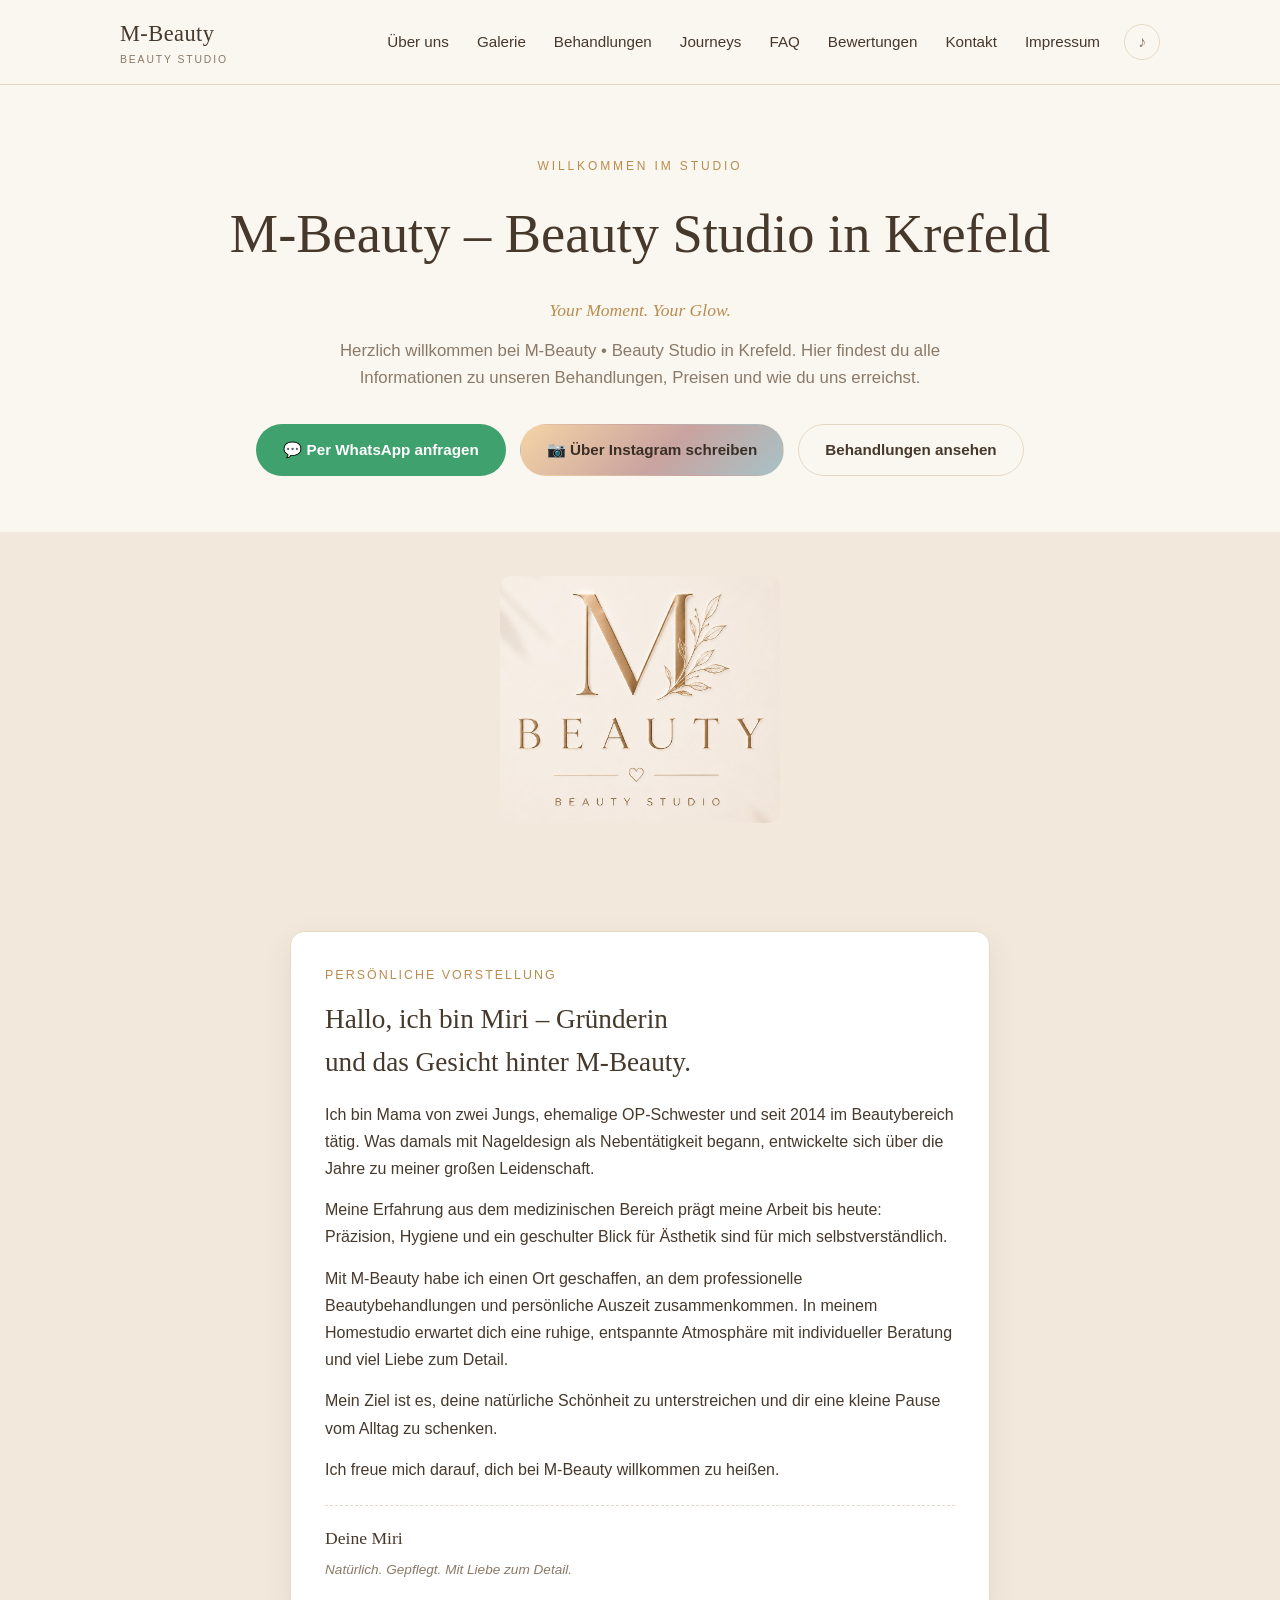
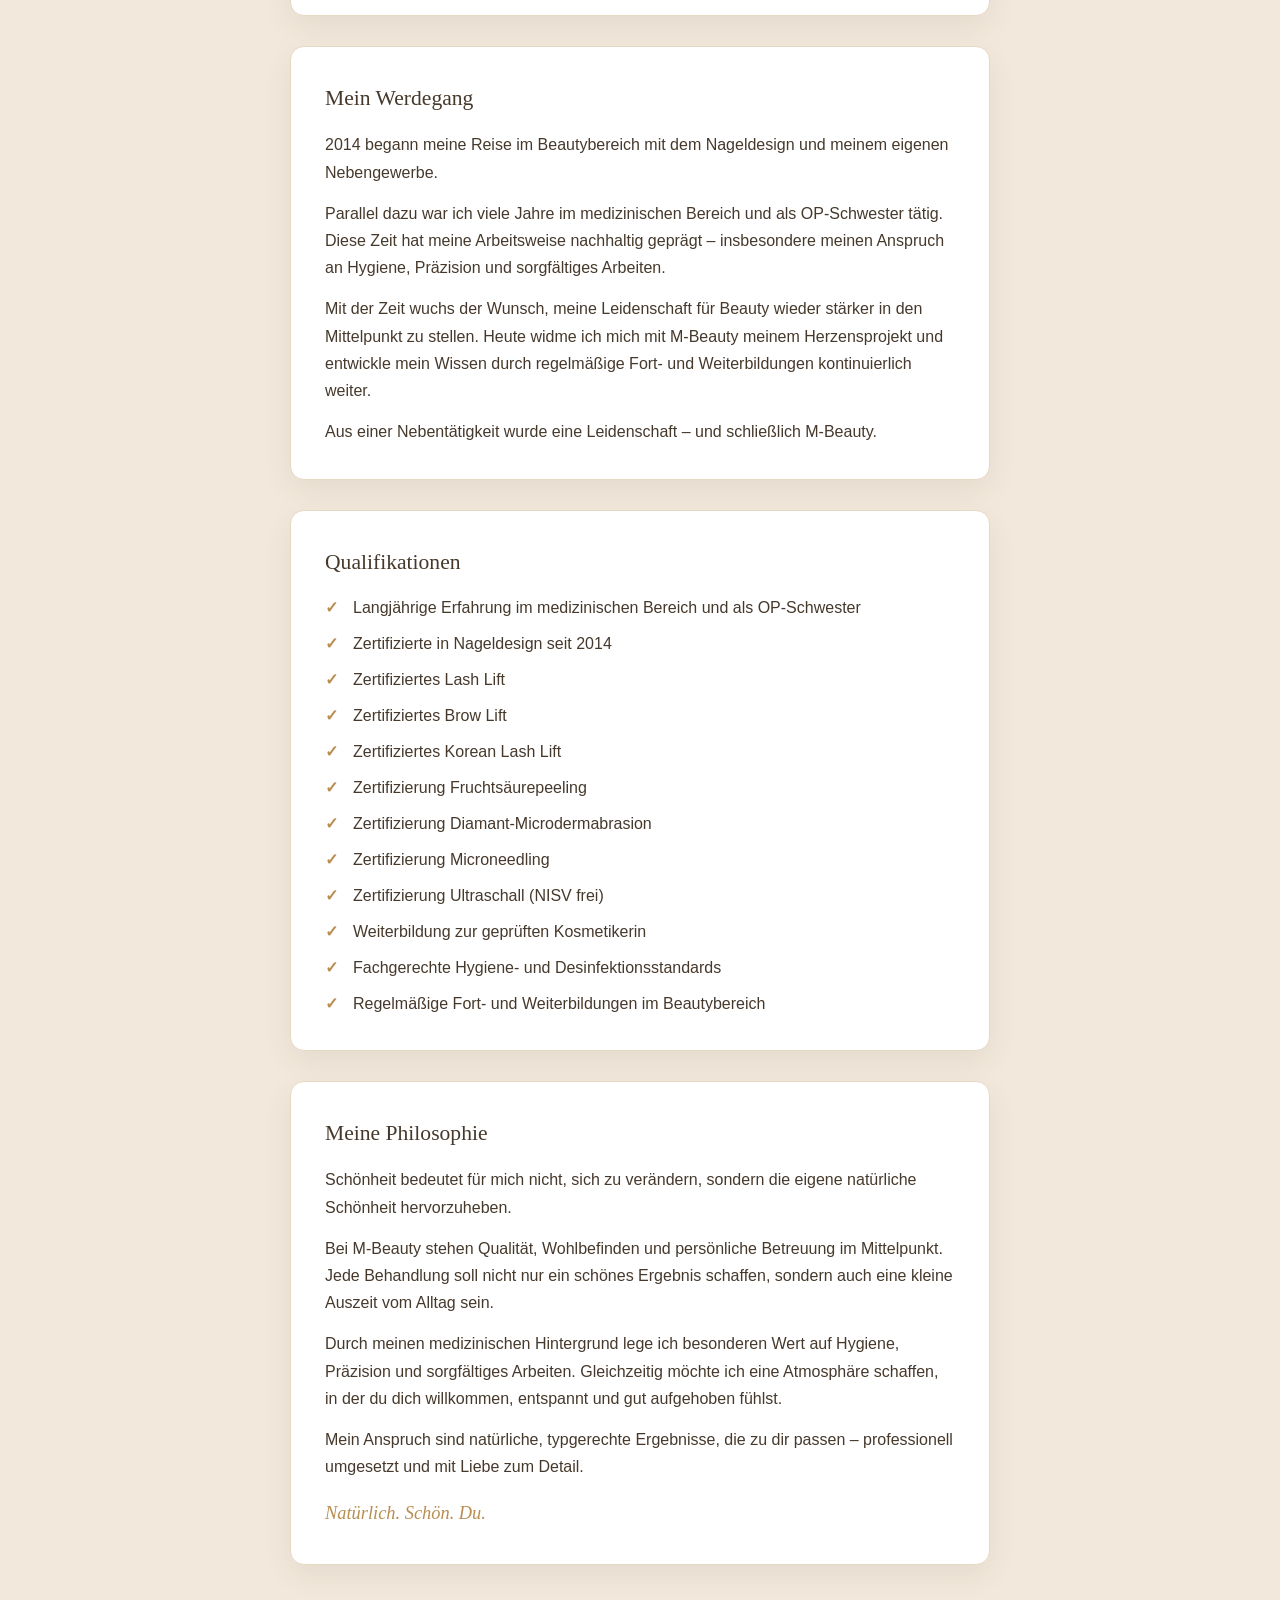
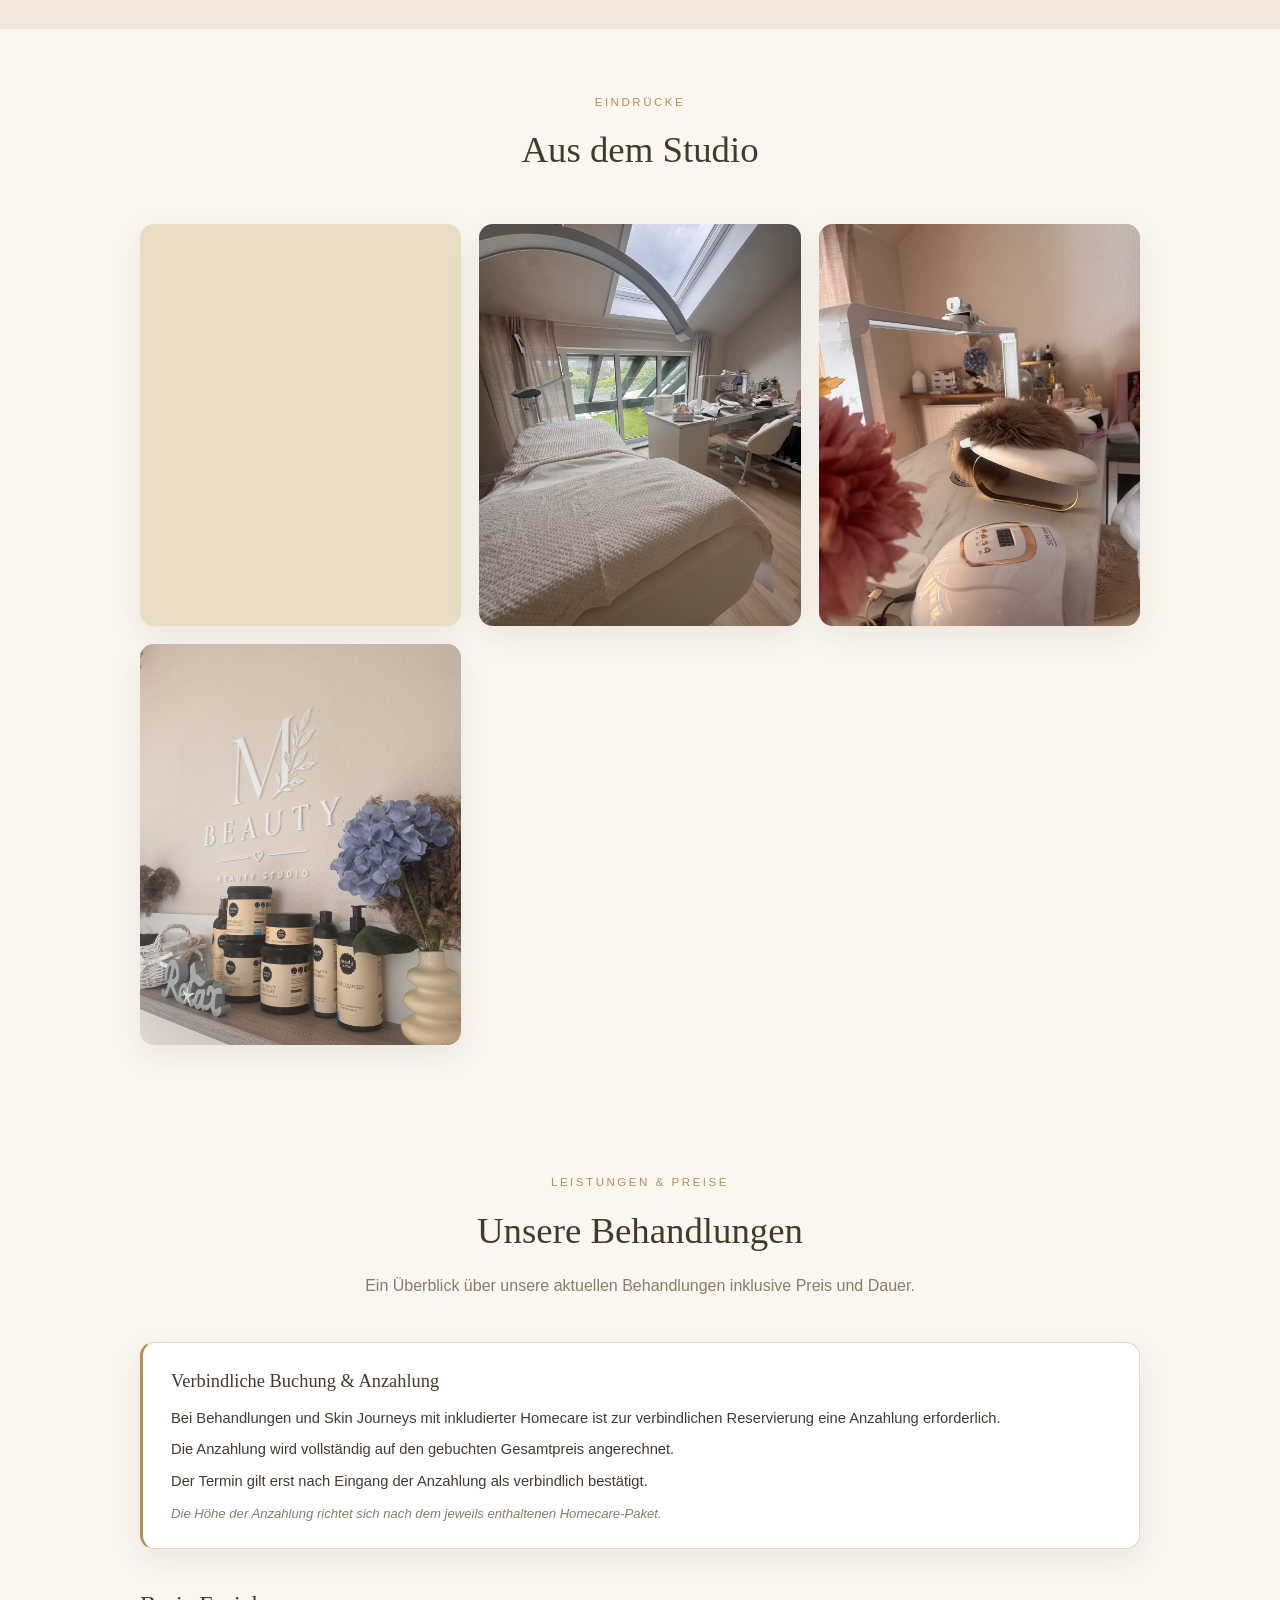
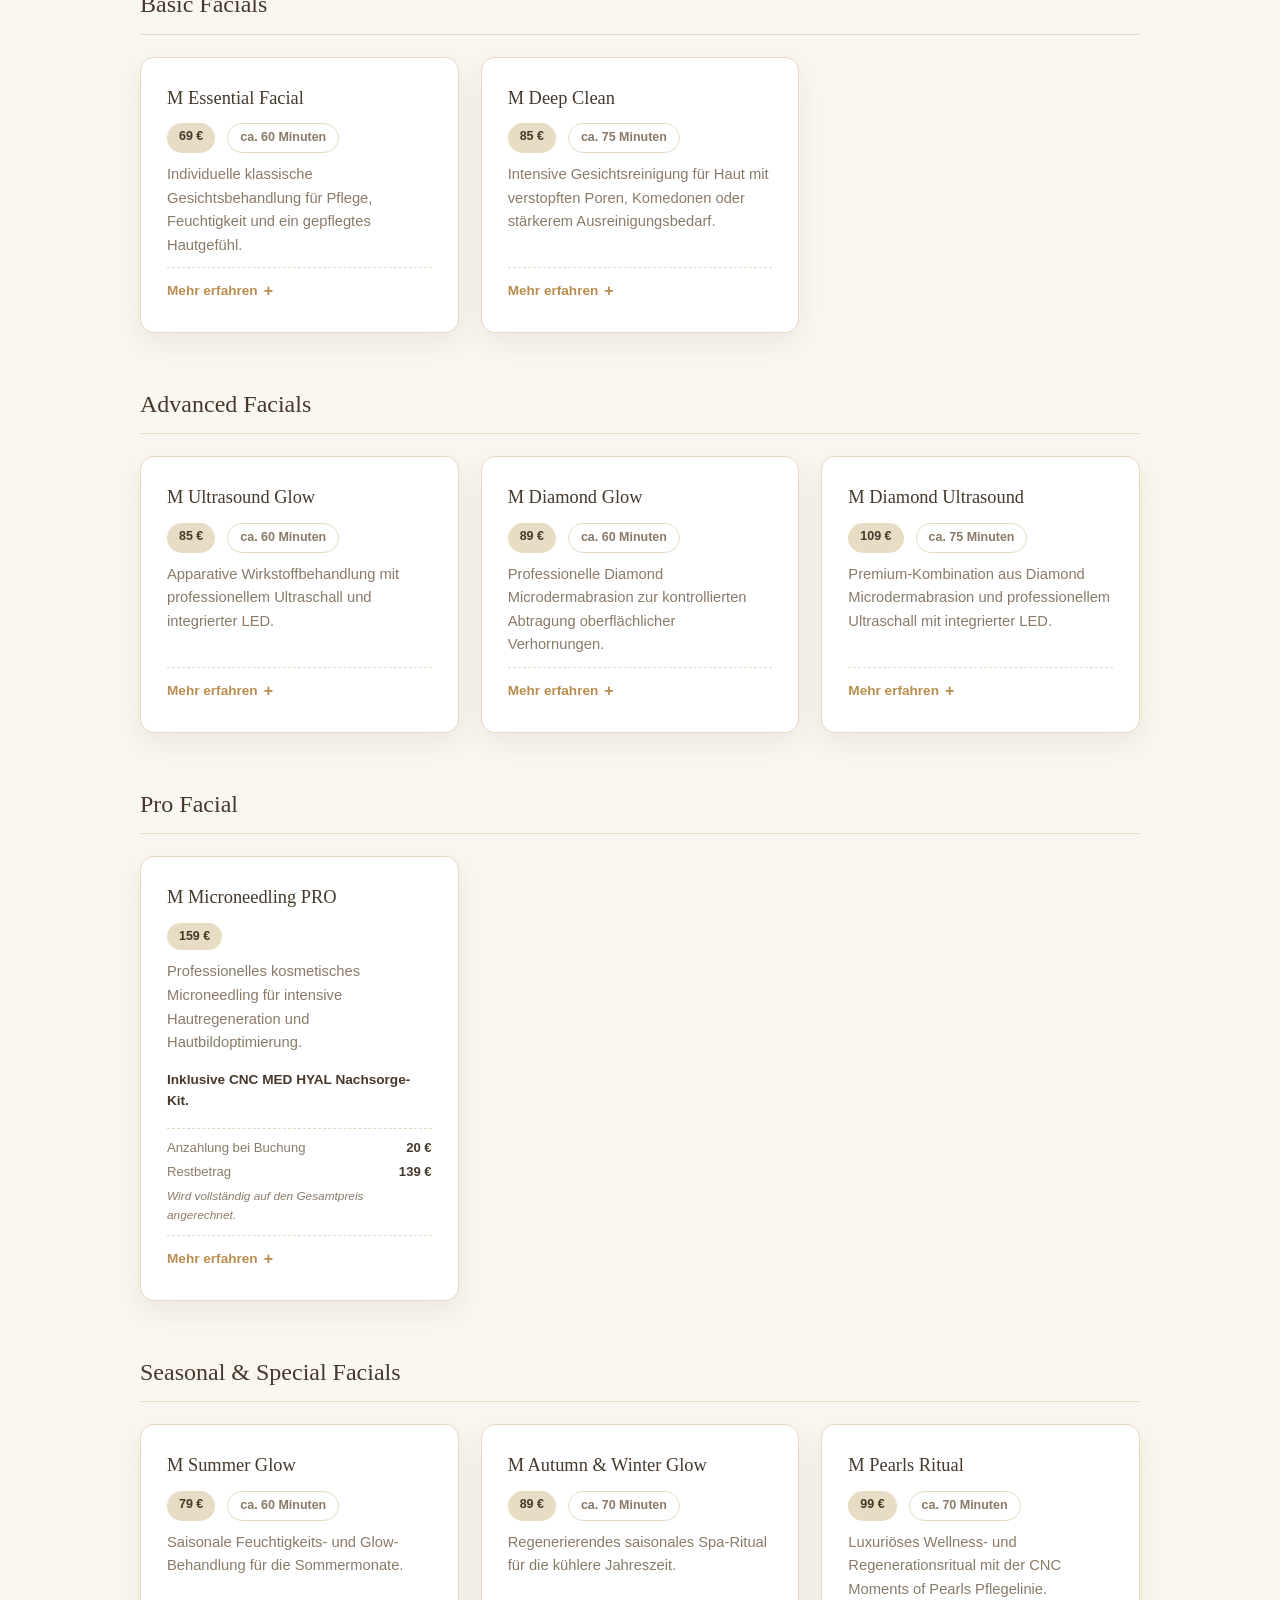
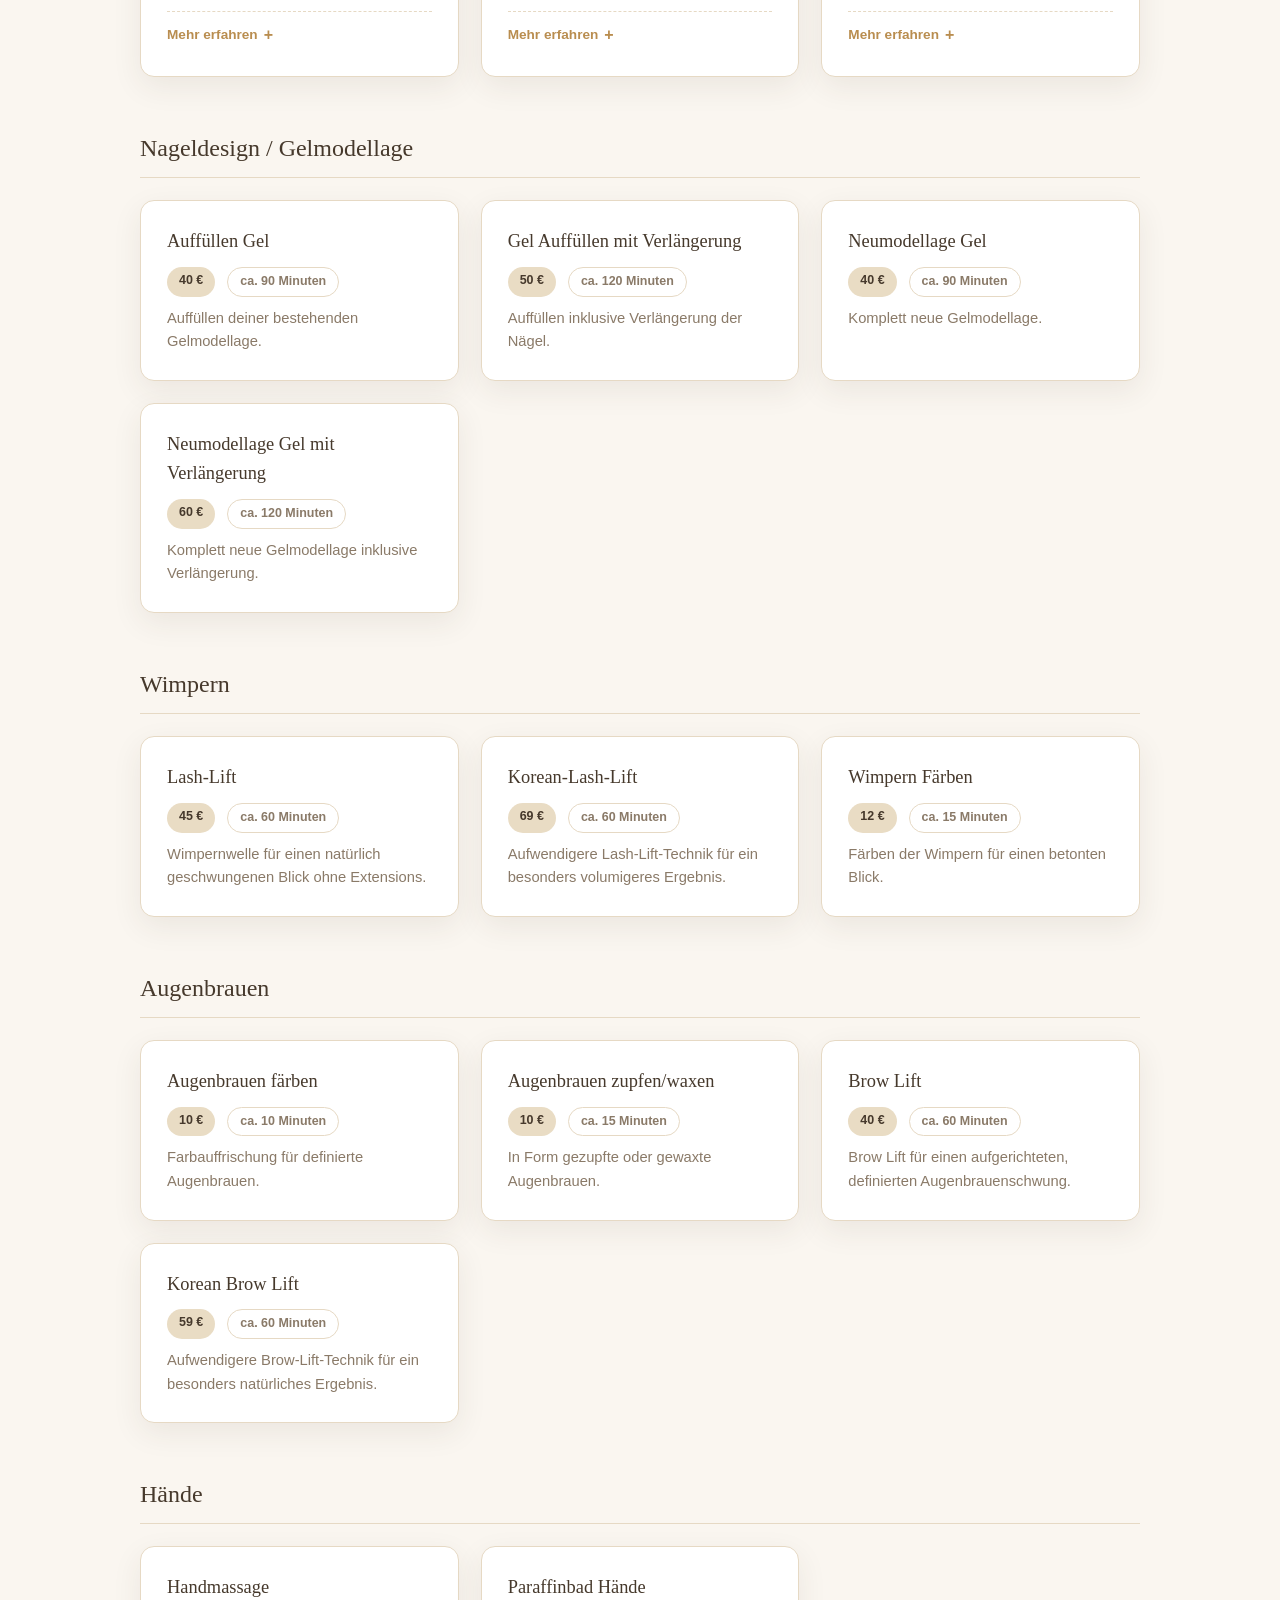
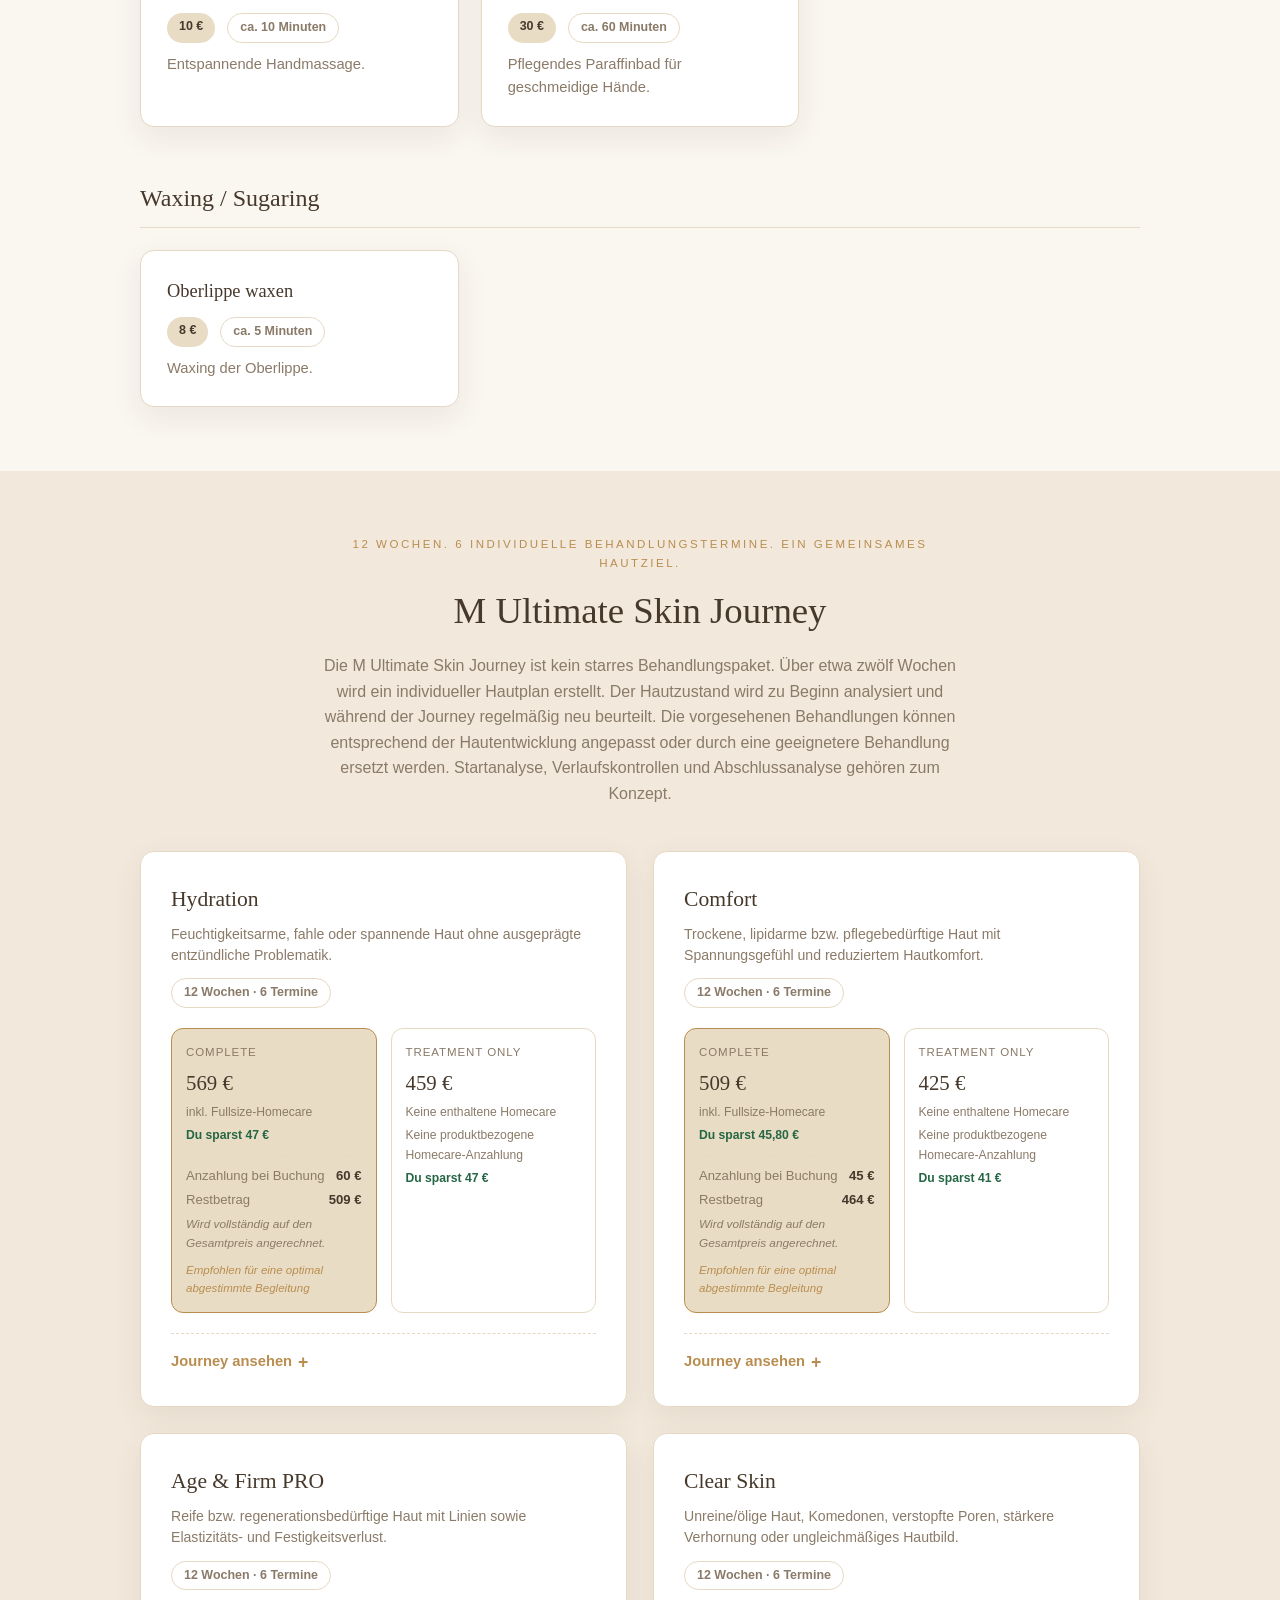
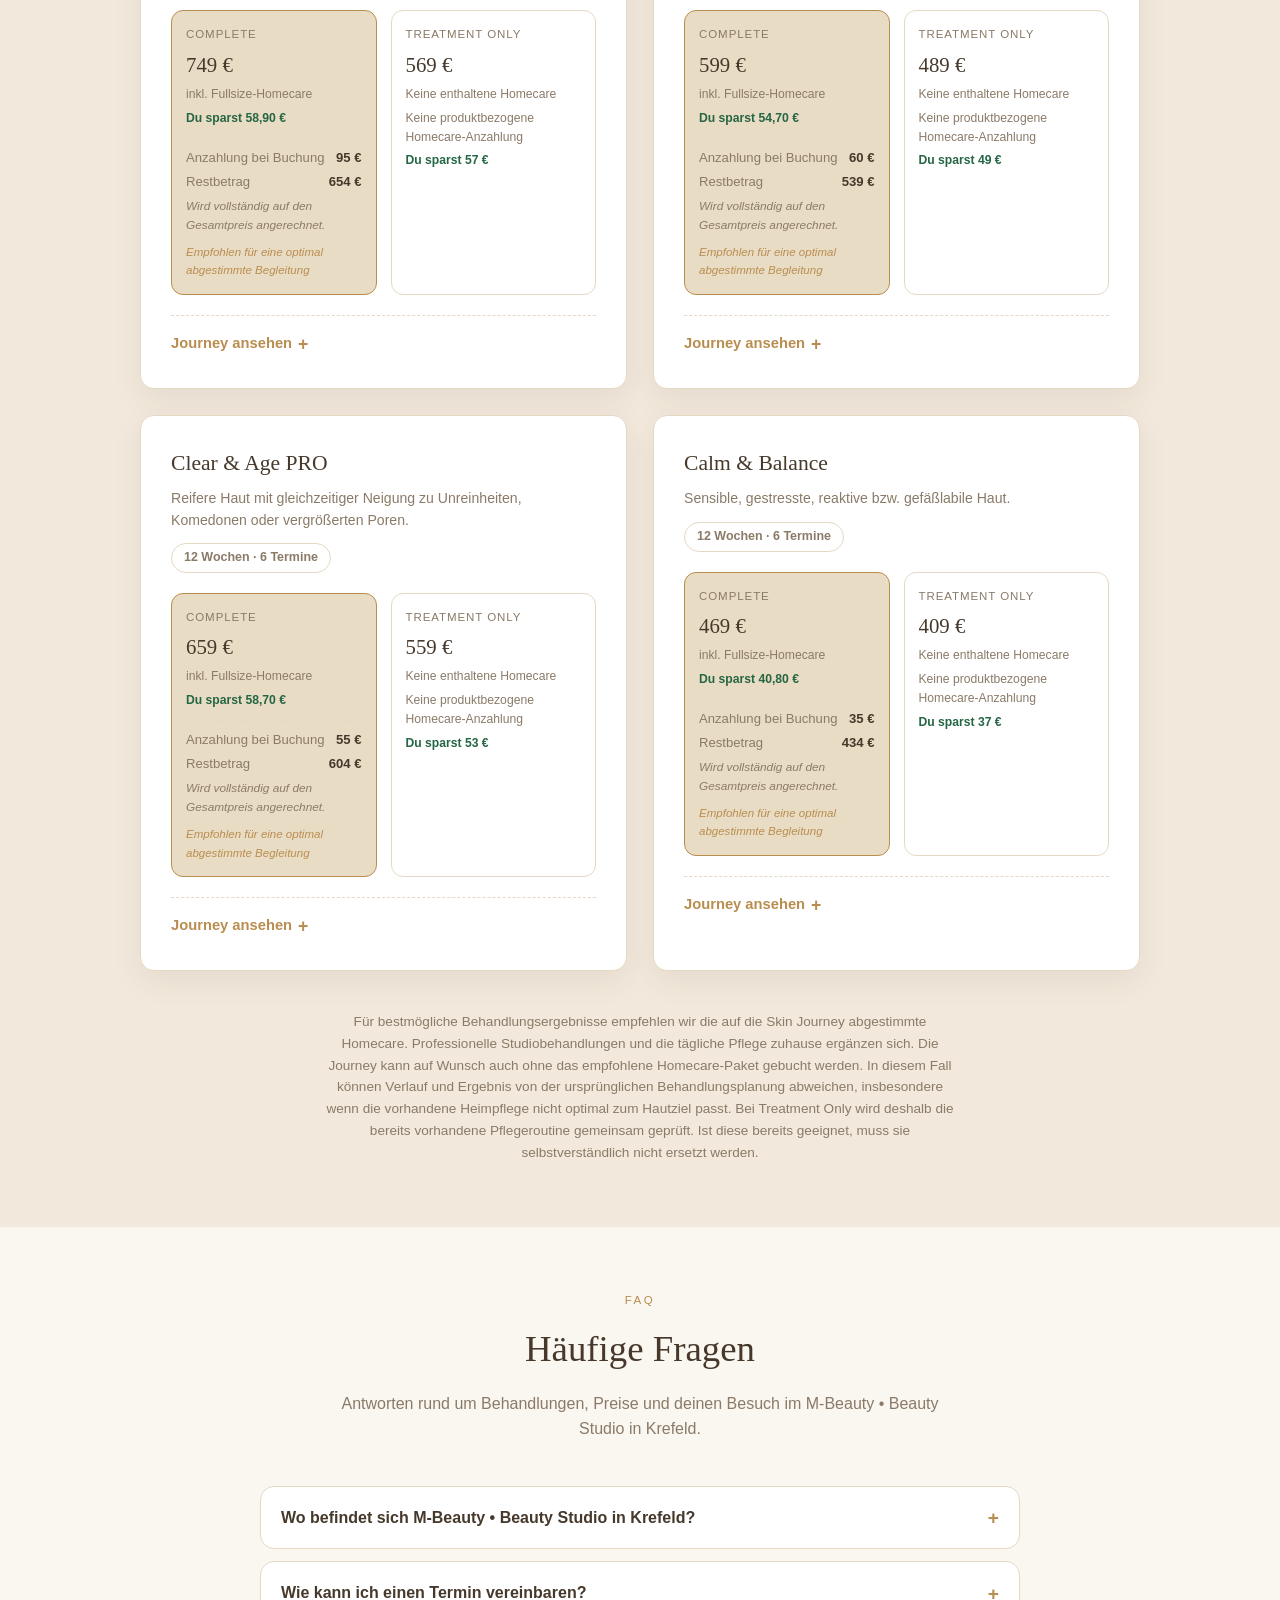
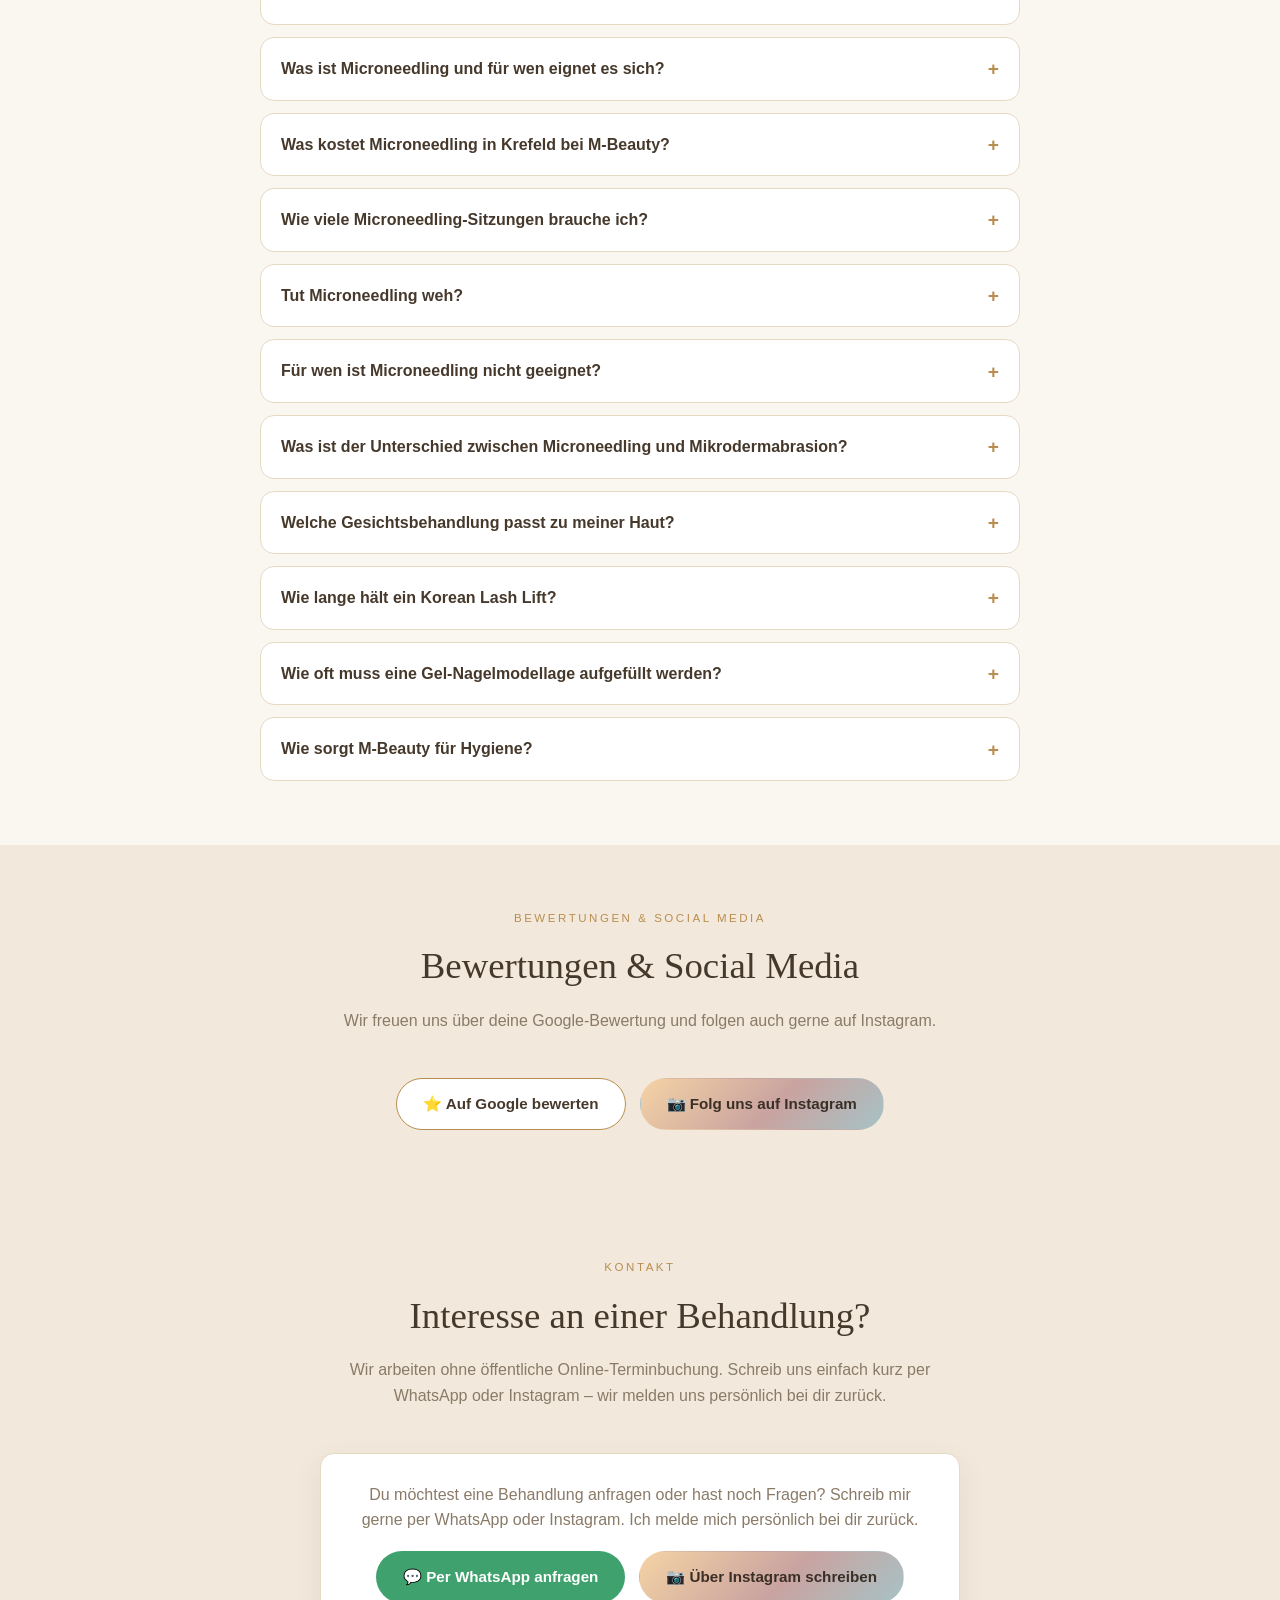
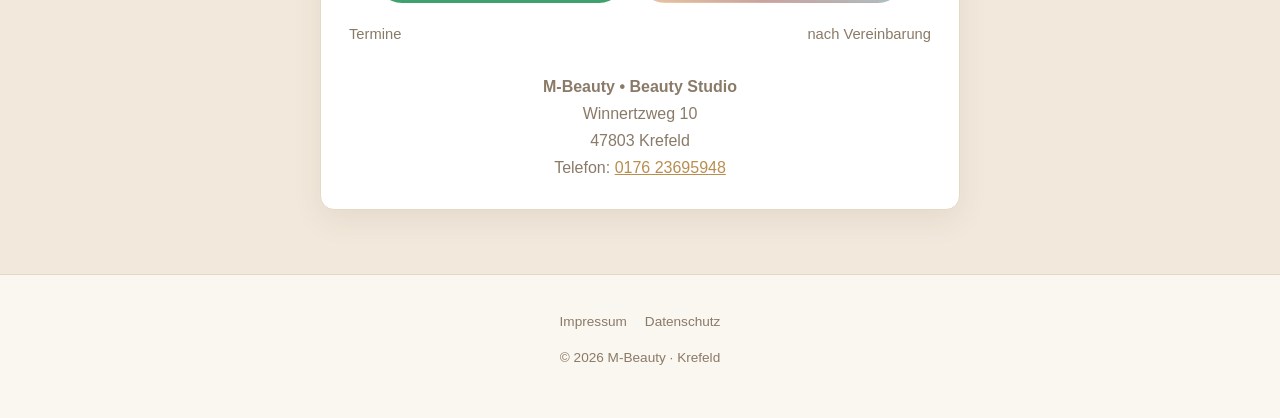
==== website/index.html @ d053b752 "Add Google review and Instagram follow buttons Adds a quiet "Bewertungen & Social Media" section bet" ====
<!doctype html>
<html lang="de">
  <head>
    <meta charset="UTF-8" />
    <meta name="viewport" content="width=device-width, initial-scale=1" />
    <link
      rel="icon"
      href="data:image/svg+xml,%3Csvg xmlns='http://www.w3.org/2000/svg' viewBox='0 0 64 64'%3E%3Crect width='64' height='64' rx='14' fill='%23FAF6F0'/%3E%3Ctext x='32' y='45' font-family='Georgia,serif' font-size='36' text-anchor='middle' fill='%23B98D4F'%3EM%3C/text%3E%3C/svg%3E"
    />
    <title>M-Beauty • Beauty Studio – Kosmetikstudio in Krefeld</title>
    <meta
      name="description"
      content="Kosmetikstudio in Krefeld: Microneedling, Diamond Microdermabrasion, Facials mit Hautanalyse, Korean Lash Lift &amp; Gel-Nägel. Anfrage per WhatsApp."
    />
    <meta name="robots" content="index, follow" />
    <link rel="stylesheet" href="css/style.css" />
    <script type="application/ld+json">
      {
        "@context": "https://schema.org",
        "@type": "BeautySalon",
        "@id": "https://miriammelody-cyber.github.io/claude-code-action/#studio",
        "name": "M-Beauty • Beauty Studio",
        "description": "Kosmetik-Homestudio in Krefeld für apparative Kosmetik und Hautpflege: Microneedling, Diamond Microdermabrasion, individuelle Gesichtsbehandlungen mit Hautanalyse, Ultraschall-Wirkstoffbehandlungen, Korean Lash Lift, Brow Lift und Gel-Nagelmodellage.",
        "url": "https://miriammelody-cyber.github.io/claude-code-action/",
        "image": "https://miriammelody-cyber.github.io/claude-code-action/assets/logo-mbeauty.jpg",
        "logo": "https://miriammelody-cyber.github.io/claude-code-action/assets/logo-mbeauty.jpg",
        "telephone": "+49 176 23695948",
        "email": "infombeautysuite@gmail.com",
        "address": {
          "@type": "PostalAddress",
          "streetAddress": "Winnertzweg 10",
          "postalCode": "47803",
          "addressLocality": "Krefeld",
          "addressRegion": "Nordrhein-Westfalen",
          "addressCountry": "DE"
        },
        "founder": {
          "@type": "Person",
          "name": "Miriam Melody Hilgeland"
        },
        "areaServed": {
          "@type": "City",
          "name": "Krefeld"
        },
        "sameAs": ["https://www.instagram.com/m.beauty.beauty.studio.krefeld/"],
        "hasOfferCatalog": {
          "@type": "OfferCatalog",
          "name": "Behandlungen",
          "itemListElement": [
            {
              "@type": "Offer",
              "price": "159.00",
              "priceCurrency": "EUR",
              "itemOffered": {
                "@type": "Service",
                "name": "M Microneedling PRO",
                "description": "Professionelles kosmetisches Microneedling für intensive Hautregeneration und Hautbildoptimierung, inklusive CNC MED HYAL Nachsorge-Kit."
              }
            },
            {
              "@type": "Offer",
              "price": "89.00",
              "priceCurrency": "EUR",
              "itemOffered": {
                "@type": "Service",
                "name": "M Diamond Glow",
                "description": "Diamond Microdermabrasion zur kontrollierten Abtragung oberflächlicher Verhornungen für ein glatteres, verfeinertes Hautbild."
              }
            },
            {
              "@type": "Offer",
              "price": "109.00",
              "priceCurrency": "EUR",
              "itemOffered": {
                "@type": "Service",
                "name": "M Diamond Ultrasound",
                "description": "Kombination aus Diamond Microdermabrasion und Ultraschall-Wirkstoffbehandlung."
              }
            },
            {
              "@type": "Offer",
              "price": "85.00",
              "priceCurrency": "EUR",
              "itemOffered": {
                "@type": "Service",
                "name": "M Ultrasound Glow",
                "description": "Apparative Wirkstoffbehandlung mit professionellem Ultraschall."
              }
            },
            {
              "@type": "Offer",
              "price": "69.00",
              "priceCurrency": "EUR",
              "itemOffered": {
                "@type": "Service",
                "name": "M Essential Facial",
                "description": "Individuelle klassische Gesichtsbehandlung für Pflege und Feuchtigkeit."
              }
            },
            {
              "@type": "Offer",
              "price": "85.00",
              "priceCurrency": "EUR",
              "itemOffered": {
                "@type": "Service",
                "name": "M Deep Clean",
                "description": "Intensive Gesichtsreinigung mit sorgfältiger manueller Ausreinigung."
              }
            },
            {
              "@type": "Offer",
              "price": "69.00",
              "priceCurrency": "EUR",
              "itemOffered": {
                "@type": "Service",
                "name": "Korean Lash Lift",
                "description": "Lash-Lift-Technik für natürlich angehobene Wimpern ohne Extensions."
              }
            },
            {
              "@type": "Offer",
              "price": "45.00",
              "priceCurrency": "EUR",
              "itemOffered": {
                "@type": "Service",
                "name": "Lash Lift",
                "description": "Wimpernwelle für einen natürlich geschwungenen Blick ohne Extensions."
              }
            },
            {
              "@type": "Offer",
              "price": "40.00",
              "priceCurrency": "EUR",
              "itemOffered": {
                "@type": "Service",
                "name": "Brow Lift",
                "description": "Brow Lift für einen aufgerichteten, definierten Augenbrauenschwung."
              }
            },
            {
              "@type": "Offer",
              "price": "59.00",
              "priceCurrency": "EUR",
              "itemOffered": {
                "@type": "Service",
                "name": "Korean Brow Lift",
                "description": "Brow-Lift-Technik für ein besonders natürliches Ergebnis."
              }
            },
            {
              "@type": "Offer",
              "price": "40.00",
              "priceCurrency": "EUR",
              "itemOffered": {
                "@type": "Service",
                "name": "Neumodellage Gel",
                "description": "Komplett neue Gel-Nagelmodellage."
              }
            },
            {
              "@type": "Offer",
              "price": "40.00",
              "priceCurrency": "EUR",
              "itemOffered": {
                "@type": "Service",
                "name": "Auffüllen Gel",
                "description": "Auffüllen einer bestehenden Gelmodellage."
              }
            }
          ]
        }
      }
    </script>
    <script type="application/ld+json">
      {
        "@context": "https://schema.org",
        "@type": "FAQPage",
        "mainEntity": [
          {
            "@type": "Question",
            "name": "Wo befindet sich M-Beauty • Beauty Studio in Krefeld?",
            "acceptedAnswer": {
              "@type": "Answer",
              "text": "M-Beauty • Beauty Studio ist ein Kosmetik-Homestudio im Winnertzweg 10, 47803 Krefeld. Behandlungen finden nach vorheriger Terminvereinbarung statt."
            }
          },
          {
            "@type": "Question",
            "name": "Wie kann ich einen Termin vereinbaren?",
            "acceptedAnswer": {
              "@type": "Answer",
              "text": "Schreib mir am einfachsten per WhatsApp oder Instagram – ich melde mich persönlich bei dir zurück. Eine öffentliche Online-Terminbuchung gibt es bewusst nicht. Bei Behandlungen und Skin Journeys mit inkludierter Homecare ist zur verbindlichen Reservierung eine Anzahlung erforderlich, die vollständig auf den Gesamtpreis angerechnet wird."
            }
          },
          {
            "@type": "Question",
            "name": "Was ist Microneedling und für wen eignet es sich?",
            "acceptedAnswer": {
              "@type": "Answer",
              "text": "Beim Microneedling entstehen mit feinsten, sterilen Nadeln winzige Mikrokanäle in der Haut. Das unterstützt die hauteigene Erneuerung und hilft Wirkstoffen, tiefer einzuziehen. Viele Kundinnen wünschen sich die Behandlung bei feinen Linien, großen Poren, fahler Haut oder einem unebenen Hautbild. Ob Microneedling zu deiner Haut passt, klären wir vorab in der Hautanalyse."
            }
          },
          {
            "@type": "Question",
            "name": "Was kostet Microneedling in Krefeld bei M-Beauty?",
            "acceptedAnswer": {
              "@type": "Answer",
              "text": "Eine Einzelbehandlung M Microneedling PRO kostet 159 € – inklusive eines kleinen CNC MED HYAL Nachsorge-Kits für zuhause. Für intensivere Behandlungskonzepte gibt es die 3er-Kur für 449 € und die 6er-Kur für 849 €, jeweils mit abgestimmter MED HYAL Homecare."
            }
          },
          {
            "@type": "Question",
            "name": "Wie viele Microneedling-Sitzungen brauche ich?",
            "acceptedAnswer": {
              "@type": "Answer",
              "text": "Das Ergebnis baut sich in der Regel über mehrere Sitzungen auf. Anzahl und Abstände plane ich individuell anhand deines Hautzustands und deines Behandlungsziels."
            }
          },
          {
            "@type": "Question",
            "name": "Tut Microneedling weh?",
            "acceptedAnswer": {
              "@type": "Answer",
              "text": "Das Empfinden ist individuell. Die meisten Kundinnen beschreiben ein Kribbeln oder leichtes Pieksen. Direkt nach der Behandlung ist die Haut meist gerötet; das klingt in der Regel innerhalb kurzer Zeit ab. Du bekommst von mir persönliche Nachpflege-Empfehlungen."
            }
          },
          {
            "@type": "Question",
            "name": "Für wen ist Microneedling nicht geeignet?",
            "acceptedAnswer": {
              "@type": "Answer",
              "text": "Unter anderem in der Schwangerschaft, bei akuten Entzündungen oder Hauterkrankungen im Behandlungsbereich und bei bestimmten Medikamenten wird nicht behandelt. Deshalb füllst du vor der ersten Behandlung einen Anamnesebogen aus, und wir besprechen gemeinsam, ob die Behandlung für dich in Frage kommt."
            }
          },
          {
            "@type": "Question",
            "name": "Was ist der Unterschied zwischen Microneedling und Mikrodermabrasion?",
            "acceptedAnswer": {
              "@type": "Answer",
              "text": "Bei der Diamond Microdermabrasion (M Diamond Glow) werden oberflächliche Verhornungen kontrolliert mit Diamantaufsätzen abgetragen – für ein glatteres, verfeinertes und frischer wirkendes Hautbild. Microneedling (M Microneedling PRO) arbeitet mit feinen Nadeln und unterstützt die Hautregeneration intensiver; danach braucht die Haut etwas Ruhe. Welche Methode besser zu deinem Hautziel passt, besprechen wir in der Hautanalyse."
            }
          },
          {
            "@type": "Question",
            "name": "Welche Gesichtsbehandlung passt zu meiner Haut?",
            "acceptedAnswer": {
              "@type": "Answer",
              "text": "Jede Gesichtsbehandlung beginnt mit einer Hautanalyse: Ich messe Feuchtigkeit und Fettgehalt deiner Haut digital und beurteile sie zusätzlich durch genaues Ansehen und Ertasten. Je nach Hautziel passt zum Beispiel das M Essential Facial für Pflege und Feuchtigkeit, M Deep Clean bei verstopften Poren, M Ultrasound Glow für eine intensive Wirkstoffversorgung oder M Diamond Glow für ein verfeinertes Hautbild. Für längerfristige Hautziele gibt es die M Ultimate Skin Journeys über etwa 12 Wochen."
            }
          },
          {
            "@type": "Question",
            "name": "Wie lange hält ein Korean Lash Lift?",
            "acceptedAnswer": {
              "@type": "Answer",
              "text": "Je nach Wimpernzyklus hält das Ergebnis meist 6–8 Wochen. Beim Korean Lash Lift werden deine eigenen Wimpern ab dem Ansatz sanft angehoben – ganz ohne Extensions. Auf Wunsch kombinierbar mit Wimpernfärben. Bei empfindlichen Augen oder beim ersten Lash Lift ist vorab ein Verträglichkeitstest möglich."
            }
          },
          {
            "@type": "Question",
            "name": "Wie oft muss eine Gel-Nagelmodellage aufgefüllt werden?",
            "acceptedAnswer": {
              "@type": "Answer",
              "text": "Meist nach etwa 3–4 Wochen, abhängig von deinem Nagelwachstum. Ich biete Neumodellage und Auffüllen an, jeweils auch mit Verlängerung."
            }
          },
          {
            "@type": "Question",
            "name": "Wie sorgt M-Beauty für Hygiene?",
            "acceptedAnswer": {
              "@type": "Answer",
              "text": "Durch meine langjährige Erfahrung als OP-Schwester haben Hygiene und Präzision für mich höchste Priorität. Wiederverwendbare Instrumente werden nach jeder Kundin aufbereitet und – wo erforderlich – im Klasse-B-Autoklav sterilisiert. Beim Microneedling verwende ich ausschließlich sterile Einweg-Nadelmodule. Handtücher, Decken und Liegenauflagen werden nach jeder Kundin gewechselt, Liege und Oberflächen desinfiziert."
            }
          }
        ]
      }
    </script>
  </head>
  <body>
    <header class="site-header">
      <nav class="nav container">
        <a href="#top" class="brand">
          <span data-studio-name>M-Beauty</span>
          <span class="brand-slogan" data-studio-slogan>Beauty Studio</span>
        </a>
        <div class="nav-right">
          <ul class="nav-links" data-nav-links>
            <li><a href="#ueber-uns">Über uns</a></li>
            <li data-gallery-nav-item hidden><a href="#galerie">Galerie</a></li>
            <li><a href="#behandlungen">Behandlungen</a></li>
            <li data-journeys-nav-item hidden>
              <a href="#journeys">Journeys</a>
            </li>
            <li><a href="#faq">FAQ</a></li>
            <li data-social-nav-item hidden>
              <a href="#bewertungen">Bewertungen</a>
            </li>
            <li><a href="#kontakt">Kontakt</a></li>
            <li><a href="impressum.html">Impressum</a></li>
          </ul>
          <div class="nav-controls">
            <button
              class="music-toggle"
              data-music-toggle
              hidden
              aria-pressed="false"
              aria-label="Musik abspielen"
            >
              <span class="music-icon" aria-hidden="true">♪</span>
            </button>
            <button
              class="nav-toggle"
              data-nav-toggle
              aria-label="Menü öffnen"
              aria-expanded="false"
            >
              ☰
            </button>
          </div>
        </div>
      </nav>
      <audio data-music-player loop preload="none"></audio>
    </header>

    <main id="top">
      <!-- Hero -->
      <section class="hero container">
        <div class="hero-eyebrow">Willkommen im Studio</div>
        <h1>
          <span data-studio-name>M-Beauty</span> – Beauty Studio in
          <span data-city>Krefeld</span>
        </h1>
        <p class="hero-tagline" data-studio-tagline hidden></p>
        <p data-hero-text>
          Herzlich willkommen bei M-Beauty • Beauty Studio in Krefeld.
        </p>
        <div class="hero-actions">
          <a class="btn btn-whatsapp" data-whatsapp-link href="#" hidden
            >💬 Per WhatsApp anfragen</a
          >
          <a
            class="btn btn-instagram"
            data-instagram-link
            href="#"
            target="_blank"
            rel="noopener"
            hidden
            >📷 Über Instagram schreiben</a
          >
          <a class="btn btn-outline" href="#behandlungen"
            >Behandlungen ansehen</a
          >
        </div>
      </section>

      <!-- Logo-Band -->
      <div class="logo-band">
        <img
          class="logo-band-img"
          src="assets/logo-mbeauty.jpg"
          alt="M-Beauty • Beauty Studio Logo"
          loading="lazy"
        />
      </div>

      <!-- Über mich -->
      <section id="ueber-uns" class="section-alt">
        <div class="container">
          <div class="about-content">
            <div class="about-block about-block-intro" data-reveal>
              <div class="about-role">Persönliche Vorstellung</div>
              <h2 data-about-intro-heading>Hallo, ich bin Miri</h2>
              <div data-about-intro-paragraphs></div>
              <p class="about-signature">
                <span data-about-signature>Deine Miri</span>
                <em data-about-tagline></em>
              </p>
            </div>

            <div class="about-block" data-reveal>
              <h3 data-about-werdegang-heading>Mein Werdegang</h3>
              <div data-about-werdegang-paragraphs></div>
            </div>

            <div class="about-block" data-reveal>
              <h3 data-about-qualifications-heading>Qualifikationen</h3>
              <ul class="qualifications-list" data-about-qualifications></ul>
            </div>

            <div class="about-block" data-reveal>
              <h3 data-about-philosophy-heading>Meine Philosophie</h3>
              <div data-about-philosophy-paragraphs></div>
              <p
                class="about-tagline-closing"
                data-about-philosophy-tagline
              ></p>
            </div>
          </div>
        </div>
      </section>

      <!-- Galerie -->
      <section id="galerie" data-gallery-section hidden>
        <div class="container">
          <div class="section-header">
            <div class="section-eyebrow">Eindrücke</div>
            <h2>Aus dem Studio</h2>
          </div>
          <div class="gallery-grid" data-gallery-grid></div>
        </div>
      </section>

      <!-- Behandlungen -->
      <section id="behandlungen">
        <div class="container">
          <div class="section-header">
            <div class="section-eyebrow">Leistungen &amp; Preise</div>
            <h2>Unsere Behandlungen</h2>
            <p>
              Ein Überblick über unsere aktuellen Behandlungen inklusive Preis
              und Dauer.
            </p>
          </div>
          <div class="deposit-policy" data-deposit-policy hidden>
            <h3 data-deposit-policy-heading></h3>
            <div data-deposit-policy-text></div>
            <p class="deposit-policy-note" data-deposit-policy-note></p>
          </div>
          <div data-treatment-categories></div>
        </div>
      </section>

      <!-- M Ultimate Skin Journeys -->
      <section id="journeys" class="section-alt" data-journeys-section hidden>
        <div class="container">
          <div class="section-header">
            <div class="section-eyebrow" data-journeys-subheading></div>
            <h2 data-journeys-heading>M Ultimate Skin Journey</h2>
            <p data-journeys-intro></p>
          </div>
          <div class="journey-grid" data-journeys-grid></div>
          <p
            class="journeys-homecare-hinweis"
            data-journeys-homecare-hinweis
          ></p>
        </div>
      </section>

      <!-- Häufige Fragen (statisch, damit Suchmaschinen und KI-Systeme sie ohne JavaScript lesen können) -->
      <section id="faq">
        <div class="container">
          <div class="section-header">
            <div class="section-eyebrow">FAQ</div>
            <h2>Häufige Fragen</h2>
            <p>
              Antworten rund um Behandlungen, Preise und deinen Besuch im
              M-Beauty • Beauty Studio in Krefeld.
            </p>
          </div>
          <div class="faq-list">
            <details class="faq-item">
              <summary>
                Wo befindet sich M-Beauty • Beauty Studio in Krefeld?
              </summary>
              <p>
                M-Beauty • Beauty Studio ist ein Kosmetik-Homestudio im
                Winnertzweg 10, 47803 Krefeld. Behandlungen finden nach
                vorheriger Terminvereinbarung statt.
              </p>
            </details>
            <details class="faq-item">
              <summary>Wie kann ich einen Termin vereinbaren?</summary>
              <p>
                Schreib mir am einfachsten per WhatsApp oder Instagram – ich
                melde mich persönlich bei dir zurück. Eine öffentliche
                Online-Terminbuchung gibt es bewusst nicht. Bei Behandlungen und
                Skin Journeys mit inkludierter Homecare ist zur verbindlichen
                Reservierung eine Anzahlung erforderlich, die vollständig auf
                den Gesamtpreis angerechnet wird.
              </p>
            </details>
            <details class="faq-item">
              <summary>
                Was ist Microneedling und für wen eignet es sich?
              </summary>
              <p>
                Beim Microneedling entstehen mit feinsten, sterilen Nadeln
                winzige Mikrokanäle in der Haut. Das unterstützt die hauteigene
                Erneuerung und hilft Wirkstoffen, tiefer einzuziehen. Viele
                Kundinnen wünschen sich die Behandlung bei feinen Linien, großen
                Poren, fahler Haut oder einem unebenen Hautbild. Ob
                Microneedling zu deiner Haut passt, klären wir vorab in der
                Hautanalyse.
              </p>
            </details>
            <details class="faq-item">
              <summary>
                Was kostet Microneedling in Krefeld bei M-Beauty?
              </summary>
              <p>
                Eine Einzelbehandlung M Microneedling PRO kostet 159 € –
                inklusive eines kleinen CNC MED HYAL Nachsorge-Kits für zuhause.
                Für intensivere Behandlungskonzepte gibt es die 3er-Kur für 449
                € und die 6er-Kur für 849 €, jeweils mit abgestimmter MED HYAL
                Homecare.
              </p>
            </details>
            <details class="faq-item">
              <summary>Wie viele Microneedling-Sitzungen brauche ich?</summary>
              <p>
                Das Ergebnis baut sich in der Regel über mehrere Sitzungen auf.
                Anzahl und Abstände plane ich individuell anhand deines
                Hautzustands und deines Behandlungsziels.
              </p>
            </details>
            <details class="faq-item">
              <summary>Tut Microneedling weh?</summary>
              <p>
                Das Empfinden ist individuell. Die meisten Kundinnen beschreiben
                ein Kribbeln oder leichtes Pieksen. Direkt nach der Behandlung
                ist die Haut meist gerötet; das klingt in der Regel innerhalb
                kurzer Zeit ab. Du bekommst von mir persönliche
                Nachpflege-Empfehlungen.
              </p>
            </details>
            <details class="faq-item">
              <summary>Für wen ist Microneedling nicht geeignet?</summary>
              <p>
                Unter anderem in der Schwangerschaft, bei akuten Entzündungen
                oder Hauterkrankungen im Behandlungsbereich und bei bestimmten
                Medikamenten wird nicht behandelt. Deshalb füllst du vor der
                ersten Behandlung einen Anamnesebogen aus, und wir besprechen
                gemeinsam, ob die Behandlung für dich in Frage kommt.
              </p>
            </details>
            <details class="faq-item">
              <summary>
                Was ist der Unterschied zwischen Microneedling und
                Mikrodermabrasion?
              </summary>
              <p>
                Bei der Diamond Microdermabrasion (M Diamond Glow) werden
                oberflächliche Verhornungen kontrolliert mit Diamantaufsätzen
                abgetragen – für ein glatteres, verfeinertes und frischer
                wirkendes Hautbild. Microneedling (M Microneedling PRO) arbeitet
                mit feinen Nadeln und unterstützt die Hautregeneration
                intensiver; danach braucht die Haut etwas Ruhe. Welche Methode
                besser zu deinem Hautziel passt, besprechen wir in der
                Hautanalyse.
              </p>
            </details>
            <details class="faq-item">
              <summary>Welche Gesichtsbehandlung passt zu meiner Haut?</summary>
              <p>
                Jede Gesichtsbehandlung beginnt mit einer Hautanalyse: Ich messe
                Feuchtigkeit und Fettgehalt deiner Haut digital und beurteile
                sie zusätzlich durch genaues Ansehen und Ertasten. Je nach
                Hautziel passt zum Beispiel das M Essential Facial für Pflege
                und Feuchtigkeit, M Deep Clean bei verstopften Poren, M
                Ultrasound Glow für eine intensive Wirkstoffversorgung oder M
                Diamond Glow für ein verfeinertes Hautbild. Für längerfristige
                Hautziele gibt es die M Ultimate Skin Journeys über etwa 12
                Wochen.
              </p>
            </details>
            <details class="faq-item">
              <summary>Wie lange hält ein Korean Lash Lift?</summary>
              <p>
                Je nach Wimpernzyklus hält das Ergebnis meist 6–8 Wochen. Beim
                Korean Lash Lift werden deine eigenen Wimpern ab dem Ansatz
                sanft angehoben – ganz ohne Extensions. Auf Wunsch kombinierbar
                mit Wimpernfärben. Bei empfindlichen Augen oder beim ersten Lash
                Lift ist vorab ein Verträglichkeitstest möglich.
              </p>
            </details>
            <details class="faq-item">
              <summary>
                Wie oft muss eine Gel-Nagelmodellage aufgefüllt werden?
              </summary>
              <p>
                Meist nach etwa 3–4 Wochen, abhängig von deinem Nagelwachstum.
                Ich biete Neumodellage und Auffüllen an, jeweils auch mit
                Verlängerung.
              </p>
            </details>
            <details class="faq-item">
              <summary>Wie sorgt M-Beauty für Hygiene?</summary>
              <p>
                Durch meine langjährige Erfahrung als OP-Schwester haben Hygiene
                und Präzision für mich höchste Priorität. Wiederverwendbare
                Instrumente werden nach jeder Kundin aufbereitet und – wo
                erforderlich – im Klasse-B-Autoklav sterilisiert. Beim
                Microneedling verwende ich ausschließlich sterile
                Einweg-Nadelmodule. Handtücher, Decken und Liegenauflagen werden
                nach jeder Kundin gewechselt, Liege und Oberflächen
                desinfiziert.
              </p>
            </details>
          </div>
        </div>
      </section>

      <!-- Bewertungen & Social Media -->
      <section id="bewertungen" class="section-alt" data-social-section hidden>
        <div class="container">
          <div class="section-header">
            <div class="section-eyebrow">Bewertungen &amp; Social Media</div>
            <h2 data-social-heading>Bewertungen &amp; Social Media</h2>
            <p data-social-intro></p>
          </div>
          <div class="hero-actions">
            <a
              class="btn btn-google"
              data-google-review-link
              href="#"
              target="_blank"
              rel="noopener"
              hidden
              >⭐ Auf Google bewerten</a
            >
            <a
              class="btn btn-instagram"
              data-instagram-follow-link
              href="#"
              target="_blank"
              rel="noopener"
              hidden
              >📷 Folg uns auf Instagram</a
            >
          </div>
        </div>
      </section>

      <!-- Kontakt -->
      <section id="kontakt" class="section-alt">
        <div class="container">
          <div class="section-header">
            <div class="section-eyebrow">Kontakt</div>
            <h2>Interesse an einer Behandlung?</h2>
            <p>
              Wir arbeiten ohne öffentliche Online-Terminbuchung. Schreib uns
              einfach kurz per WhatsApp oder Instagram – wir melden uns
              persönlich bei dir zurück.
            </p>
          </div>

          <div class="contact-grid">
            <div class="contact-card">
              <p>
                Du möchtest eine Behandlung anfragen oder hast noch Fragen?
                Schreib mir gerne per WhatsApp oder Instagram. Ich melde mich
                persönlich bei dir zurück.
              </p>
              <div class="hero-actions">
                <a class="btn btn-whatsapp" data-whatsapp-link href="#" hidden
                  >💬 Per WhatsApp anfragen</a
                >
                <a
                  class="btn btn-instagram"
                  data-instagram-link
                  href="#"
                  target="_blank"
                  rel="noopener"
                  hidden
                  >📷 Über Instagram schreiben</a
                >
              </div>
              <p
                data-contact-fallback
                hidden
                style="margin-top: 16px; font-size: 0.85rem"
              >
                Kontaktmöglichkeiten werden in Kürze ergänzt.
              </p>

              <ul class="opening-hours" data-opening-hours hidden></ul>

              <address class="contact-address">
                <strong>M-Beauty • Beauty Studio</strong><br />
                Winnertzweg 10<br />
                47803 Krefeld<br />
                Telefon: <a href="tel:+4917623695948">0176 23695948</a>
              </address>
            </div>
          </div>
        </div>
      </section>
    </main>

    <footer class="site-footer">
      <div class="container">
        <div class="footer-links">
          <a href="impressum.html">Impressum</a>
          <a href="datenschutz.html">Datenschutz</a>
        </div>
        <p>
          &copy; <span data-year>2026</span>
          <span data-studio-name>M-Beauty</span> ·
          <span data-city>Krefeld</span>
        </p>
      </div>
    </footer>

    <!-- Sticky mobile contact bar -->
    <div class="sticky-contact" data-sticky-contact hidden>
      <a class="btn btn-whatsapp" data-whatsapp-link href="#" hidden
        >💬 WhatsApp</a
      >
      <a
        class="btn btn-instagram"
        data-instagram-link
        href="#"
        target="_blank"
        rel="noopener"
        hidden
        >📷 Instagram</a
      >
    </div>

    <script src="content/studio-content.js"></script>
    <script src="js/main.js"></script>
  </body>
</html>
---- website/css/style.css ----
/* =================================================================
   M Beauty – Stylesheet
   Farbwelt: Soft Luxury – Beige, Leinen/Sand, Gold, Eiche.
   Keine externen Schriftarten (Datenschutz: keine Google Fonts).
   ================================================================= */

[hidden] {
  display: none !important;
}

:root {
  --color-bg: #faf6f0; /* Ivory / Warm White */
  --color-bg-alt: #f2e9dc; /* Sand / Leinen */
  --color-card: #ffffff;
  --color-text: #46392c; /* Eiche (dunkles Holzbraun) */
  --color-text-muted: #8a7a68;
  --color-border: #e6d9c4;
  --color-accent: #b98d4f; /* Champagne / Gold */
  --color-accent-soft: #e9dcc4; /* Kaschmir */
  --color-rose: #c9a3a0; /* dezentes Roségold / Dusty Rose */
  --color-seablue: #4f9b96; /* dezenter Akzent (z. B. Musik-Button aktiv) */
  --color-whatsapp: #3fa16d;
  --color-savings: #256644; /* Ersparnis-Hinweis, WCAG-geprüft auf allen Kartenhintergründen */
  --font-heading:
    Georgia, "Iowan Old Style", "Palatino Linotype", "Times New Roman", serif;
  --font-body:
    -apple-system, BlinkMacSystemFont, "Segoe UI", Roboto, "Helvetica Neue",
    Arial, sans-serif;
  --radius: 14px;
  --shadow: 0 10px 30px rgba(70, 57, 44, 0.08);
}

* {
  box-sizing: border-box;
}

html {
  scroll-behavior: smooth;
}

body {
  margin: 0;
  background: var(--color-bg);
  color: var(--color-text);
  font-family: var(--font-body);
  line-height: 1.6;
  -webkit-font-smoothing: antialiased;
}

img {
  max-width: 100%;
  display: block;
}

a {
  color: var(--color-accent);
}

.container {
  max-width: 1040px;
  margin: 0 auto;
  padding: 0 20px;
}

/* ---------- Header / Nav ---------- */
.site-header {
  position: sticky;
  top: 0;
  z-index: 50;
  background: rgba(250, 246, 240, 0.92);
  backdrop-filter: saturate(140%) blur(6px);
  border-bottom: 1px solid var(--color-border);
}

.nav {
  display: flex;
  align-items: center;
  justify-content: space-between;
  padding: 16px 0;
}

.brand {
  font-family: var(--font-heading);
  font-size: 1.4rem;
  letter-spacing: 0.02em;
  color: var(--color-text);
  text-decoration: none;
}

.brand-slogan {
  display: block;
  font-family: var(--font-body);
  font-size: 0.65rem;
  letter-spacing: 0.18em;
  text-transform: uppercase;
  color: var(--color-text-muted);
}

.nav-right {
  display: flex;
  align-items: center;
  gap: 24px;
}

.nav-controls {
  display: flex;
  align-items: center;
  gap: 10px;
}

.music-toggle {
  display: inline-flex;
  align-items: center;
  justify-content: center;
  width: 36px;
  height: 36px;
  border-radius: 999px;
  border: 1px solid var(--color-border);
  background: transparent;
  color: var(--color-text-muted);
  cursor: pointer;
  transition:
    color 0.2s ease,
    border-color 0.2s ease,
    transform 0.2s ease;
}

.music-toggle:hover {
  color: var(--color-accent);
  border-color: var(--color-accent);
}

.music-toggle .music-icon {
  font-size: 1rem;
  line-height: 1;
}

.music-toggle[aria-pressed="true"] {
  color: #fff;
  background: var(--color-seablue);
  border-color: var(--color-seablue);
}

.music-toggle[aria-pressed="true"] .music-icon {
  animation: music-pulse 1.4s ease-in-out infinite;
}

@keyframes music-pulse {
  0%,
  100% {
    transform: scale(1);
  }
  50% {
    transform: scale(1.22);
  }
}

@media (prefers-reduced-motion: reduce) {
  .music-toggle[aria-pressed="true"] .music-icon {
    animation: none;
  }
}

.nav-links {
  display: flex;
  gap: 28px;
  list-style: none;
  margin: 0;
  padding: 0;
}

.nav-links a {
  color: var(--color-text);
  text-decoration: none;
  font-size: 0.95rem;
}

.nav-links a:hover {
  color: var(--color-accent);
}

.nav-toggle {
  display: none;
  background: none;
  border: 1px solid var(--color-border);
  border-radius: 8px;
  padding: 8px 10px;
  font-size: 1.1rem;
  cursor: pointer;
  color: var(--color-text);
}

/* ---------- Hero ---------- */
.hero {
  padding: 72px 0 56px;
  text-align: center;
}

.hero-eyebrow {
  font-size: 0.75rem;
  letter-spacing: 0.24em;
  text-transform: uppercase;
  color: var(--color-accent);
  margin-bottom: 14px;
}

.hero h1 {
  font-family: var(--font-heading);
  font-weight: 500;
  font-size: clamp(2.2rem, 5vw, 3.4rem);
  margin: 0 0 18px;
  color: var(--color-text);
}

.hero p {
  max-width: 620px;
  margin: 0 auto 32px;
  color: var(--color-text-muted);
  font-size: 1.05rem;
}

.hero-tagline {
  font-family: var(--font-heading);
  font-style: italic;
  color: var(--color-accent) !important;
  font-size: 1.1rem !important;
  margin: 0 auto 14px !important;
}

.hero-actions {
  display: flex;
  gap: 14px;
  justify-content: center;
  flex-wrap: wrap;
}

/* ---------- Buttons ---------- */
.btn {
  display: inline-flex;
  align-items: center;
  gap: 8px;
  padding: 13px 26px;
  border-radius: 999px;
  text-decoration: none;
  font-size: 0.95rem;
  font-weight: 600;
  border: 1px solid transparent;
  cursor: pointer;
  transition:
    transform 0.15s ease,
    box-shadow 0.15s ease;
}

.btn:hover {
  transform: translateY(-1px);
}

.btn-whatsapp {
  background: var(--color-whatsapp);
  color: #fff;
}

.btn-instagram {
  background: linear-gradient(135deg, #f5d3a5, #c9a3a0 55%, #a7c2c6);
  color: #3a2f26;
}

.btn-outline {
  background: transparent;
  border-color: var(--color-border);
  color: var(--color-text);
}

.btn-google {
  background: var(--color-card);
  border-color: var(--color-accent);
  color: var(--color-text);
}

/* ---------- Sections ---------- */
section {
  padding: 64px 0;
}

.section-alt {
  background: var(--color-bg-alt);
}

.section-header {
  text-align: center;
  max-width: 640px;
  margin: 0 auto 44px;
}

.section-eyebrow {
  font-size: 0.72rem;
  letter-spacing: 0.22em;
  text-transform: uppercase;
  color: var(--color-accent);
  margin-bottom: 10px;
}

.section-header h2 {
  font-family: var(--font-heading);
  font-weight: 500;
  font-size: clamp(1.7rem, 3.2vw, 2.3rem);
  margin: 0 0 12px;
}

.section-header p {
  color: var(--color-text-muted);
  margin: 0;
}

/* ---------- Logo-Band ---------- */
.logo-band {
  display: flex;
  justify-content: center;
  padding: 44px 20px;
  background: var(--color-bg-alt);
}

.logo-band-img {
  width: 100%;
  max-width: 280px;
  height: auto;
  border-radius: 10px;
}

/* ---------- About / Über mich ---------- */
.about-content {
  max-width: 700px;
  margin: 0 auto;
  display: flex;
  flex-direction: column;
  gap: 30px;
}

.about-block {
  background: var(--color-card);
  border: 1px solid var(--color-border);
  border-radius: var(--radius);
  padding: 34px;
  box-shadow: var(--shadow);
}

.about-block h2,
.about-block h3 {
  font-family: var(--font-heading);
  font-weight: 500;
  margin: 0 0 16px;
  text-wrap: balance;
}

.about-block h2 {
  font-size: 1.7rem;
}

.about-block h3 {
  font-size: 1.35rem;
}

.about-block p {
  margin: 0 0 14px;
  line-height: 1.7;
}

.about-block p:last-child {
  margin-bottom: 0;
}

.about-role {
  color: var(--color-accent);
  font-size: 0.78rem;
  letter-spacing: 0.16em;
  text-transform: uppercase;
  margin-bottom: 12px;
}

.about-signature {
  margin-top: 22px !important;
  padding-top: 18px;
  border-top: 1px dashed var(--color-border);
  font-family: var(--font-heading);
  font-size: 1.1rem;
  display: flex;
  flex-direction: column;
  gap: 4px;
}

.about-signature em {
  font-style: italic;
  font-family: var(--font-body);
  font-size: 0.85rem;
  color: var(--color-text-muted);
}

.qualifications-list {
  list-style: none;
  margin: 0;
  padding: 0;
  display: grid;
  gap: 12px;
}

.qualifications-list li {
  position: relative;
  padding-left: 28px;
  line-height: 1.5;
}

.qualifications-list li::before {
  content: "✓";
  position: absolute;
  left: 0;
  top: 0;
  color: var(--color-accent);
  font-weight: 700;
}

.about-tagline-closing {
  font-family: var(--font-heading);
  font-style: italic;
  color: var(--color-accent);
  font-size: 1.15rem;
  margin-top: 18px !important;
  margin-bottom: 0 !important;
}

/* ---------- Treatment categories ---------- */
.category {
  margin-bottom: 52px;
}

.category:last-child {
  margin-bottom: 0;
}

.category-title {
  font-family: var(--font-heading);
  font-size: 1.5rem;
  font-weight: 500;
  margin: 0 0 22px;
  padding-bottom: 10px;
  border-bottom: 1px solid var(--color-border);
}

.treatment-grid {
  display: grid;
  grid-template-columns: repeat(auto-fill, minmax(280px, 1fr));
  gap: 22px;
}

.treatment-card {
  background: var(--color-card);
  border: 1px solid var(--color-border);
  border-radius: var(--radius);
  padding: 26px;
  box-shadow: var(--shadow);
  display: flex;
  flex-direction: column;
  gap: 10px;
  transition:
    transform 0.25s ease,
    box-shadow 0.25s ease;
}

.treatment-card:hover {
  transform: translateY(-3px);
  box-shadow: 0 16px 34px rgba(70, 57, 44, 0.12);
}

@media (prefers-reduced-motion: reduce) {
  .treatment-card {
    transition: none;
  }
}

.treatment-card h4 {
  font-family: var(--font-heading);
  font-size: 1.15rem;
  font-weight: 500;
  margin: 0;
  color: var(--color-text);
}

.treatment-meta {
  display: flex;
  gap: 12px;
  flex-wrap: wrap;
  font-size: 0.85rem;
}

.pill {
  display: inline-block;
  padding: 4px 12px;
  border-radius: 999px;
  background: var(--color-accent-soft);
  color: var(--color-text);
  font-size: 0.78rem;
  font-weight: 600;
}

.pill-duration {
  background: transparent;
  border: 1px solid var(--color-border);
  color: var(--color-text-muted);
}

.treatment-desc {
  color: var(--color-text-muted);
  font-size: 0.92rem;
  margin: 0;
}

.treatment-suitable {
  font-size: 0.82rem;
  color: var(--color-text-muted);
  margin-top: auto;
  padding-top: 8px;
  border-top: 1px dashed var(--color-border);
}

.treatment-suitable strong {
  color: var(--color-text);
}

.notice-box {
  background: var(--color-card);
  border: 1px dashed var(--color-border);
  border-radius: var(--radius);
  padding: 22px 26px;
  color: var(--color-text-muted);
  font-size: 0.92rem;
  text-align: center;
}

/* ---------- Treatment details (Mehr erfahren) ---------- */
.treatment-details {
  margin-top: auto;
  padding-top: 8px;
  border-top: 1px dashed var(--color-border);
}

.treatment-details summary {
  cursor: pointer;
  list-style: none;
  color: var(--color-accent);
  font-size: 0.85rem;
  font-weight: 600;
  padding: 4px 0;
  display: flex;
  align-items: center;
  gap: 6px;
}

.treatment-details summary::-webkit-details-marker {
  display: none;
}

.treatment-details summary::after {
  content: "+";
  font-size: 1rem;
  line-height: 1;
  transition: transform 0.2s ease;
}

.treatment-details[open] summary::after {
  transform: rotate(45deg);
}

.treatment-details-body {
  padding-top: 12px;
  display: flex;
  flex-direction: column;
  gap: 12px;
}

.detail-block strong {
  display: block;
  font-size: 0.72rem;
  letter-spacing: 0.08em;
  text-transform: uppercase;
  color: var(--color-text-muted);
  margin-bottom: 4px;
}

.detail-block p {
  margin: 0;
  font-size: 0.88rem;
  color: var(--color-text);
  line-height: 1.55;
}

.detail-price p {
  font-weight: 600;
  color: var(--color-accent);
}

.kur-list {
  list-style: none;
  margin: 0;
  padding: 0;
  display: flex;
  flex-direction: column;
  gap: 10px;
}

.kur-list li {
  background: var(--color-accent-soft);
  border-radius: 10px;
  padding: 10px 12px;
  display: flex;
  flex-wrap: wrap;
  gap: 2px 10px;
}

.kur-name {
  font-weight: 600;
  color: var(--color-text);
  flex: 1 1 auto;
}

.kur-price {
  font-weight: 700;
  color: var(--color-accent);
}

.kur-note,
.kur-info {
  flex-basis: 100%;
  font-size: 0.8rem;
  color: var(--color-text-muted);
}

.kur-savings {
  flex-basis: 100%;
  font-size: 0.8rem;
  font-weight: 700;
  color: var(--color-savings);
}

.kur-homecare {
  flex-basis: 100%;
  font-size: 0.8rem;
  font-weight: 600;
  color: var(--color-text);
}

.kur-hinweis {
  margin: 8px 0 0;
  font-size: 0.8rem;
  color: var(--color-text-muted);
  font-style: italic;
}

/* ---------- Verbindliche Buchung & Anzahlung ---------- */
.deposit-policy {
  background: var(--color-card);
  border: 1px solid var(--color-border);
  border-left: 3px solid var(--color-accent);
  border-radius: var(--radius);
  padding: 24px 28px;
  margin: 0 0 36px;
  box-shadow: var(--shadow);
}

.deposit-policy h3 {
  font-family: var(--font-heading);
  font-weight: 500;
  font-size: 1.15rem;
  margin: 0 0 10px;
  color: var(--color-text);
}

.deposit-policy p:not(.deposit-policy-note) {
  margin: 0 0 8px;
  font-size: 0.92rem;
  line-height: 1.6;
  color: var(--color-text);
}

.deposit-policy p:not(.deposit-policy-note):last-child {
  margin-bottom: 0;
}

.deposit-policy-note {
  font-size: 0.82rem;
  color: var(--color-text-muted);
  font-style: italic;
  margin: 10px 0 0;
}

/* Wiederverwendeter Baustein für "Anzahlung bei Buchung" / "Restbetrag" –
   erscheint bei Einzelbehandlungen, Kuren und Skin Journeys gleich. */
.deposit-block {
  flex-basis: 100%;
  display: flex;
  flex-direction: column;
  gap: 3px;
  margin-top: 6px;
  padding-top: 8px;
  border-top: 1px dashed var(--color-border);
}

.deposit-line {
  display: flex;
  justify-content: space-between;
  gap: 10px;
  font-size: 0.82rem;
}

.deposit-label {
  color: var(--color-text-muted);
}

.deposit-value {
  font-weight: 700;
  color: var(--color-text);
  white-space: nowrap;
}

.deposit-remark {
  display: block;
  font-size: 0.74rem;
  color: var(--color-text-muted);
  font-style: italic;
  margin-top: 2px;
}

.treatment-homecare-note {
  font-size: 0.85rem;
  font-weight: 600;
  color: var(--color-text);
  margin: 4px 0 0;
}

/* ---------- M Ultimate Skin Journeys ---------- */
.journey-grid {
  display: grid;
  grid-template-columns: repeat(auto-fill, minmax(320px, 1fr));
  gap: 26px;
  margin-top: 8px;
}

.journey-card {
  background: var(--color-card);
  border: 1px solid var(--color-border);
  border-radius: var(--radius);
  padding: 30px;
  box-shadow: var(--shadow);
  display: flex;
  flex-direction: column;
  gap: 20px;
}

.journey-card-head h3 {
  font-family: var(--font-heading);
  font-weight: 500;
  font-size: 1.35rem;
  margin: 0 0 8px;
}

.journey-hautziel {
  color: var(--color-text-muted);
  font-size: 0.88rem;
  margin: 0 0 12px;
  line-height: 1.5;
}

.journey-duration-pill {
  background: transparent;
  border: 1px solid var(--color-border);
  color: var(--color-text-muted);
}

.journey-pricing {
  display: grid;
  grid-template-columns: 1fr 1fr;
  gap: 14px;
}

.journey-price-block {
  border: 1px solid var(--color-border);
  border-radius: 12px;
  padding: 14px;
  display: flex;
  flex-direction: column;
  gap: 4px;
}

.journey-price-complete {
  background: var(--color-accent-soft);
  border-color: var(--color-accent);
}

.journey-price-label {
  font-size: 0.72rem;
  letter-spacing: 0.08em;
  text-transform: uppercase;
  color: var(--color-text-muted);
}

.journey-price-value {
  font-family: var(--font-heading);
  font-size: 1.3rem;
  color: var(--color-text);
}

.journey-price-note {
  font-size: 0.76rem;
  color: var(--color-text-muted);
}

.journey-savings {
  font-size: 0.76rem;
  font-weight: 700;
  color: var(--color-savings);
}

.journey-recommended {
  font-size: 0.72rem;
  color: var(--color-accent);
  font-style: italic;
  margin-top: 4px;
}

.journey-details {
  border-top: 1px dashed var(--color-border);
  padding-top: 14px;
}

.journey-details summary {
  cursor: pointer;
  list-style: none;
  color: var(--color-accent);
  font-weight: 600;
  font-size: 0.92rem;
  display: flex;
  align-items: center;
  gap: 6px;
}

.journey-details summary::-webkit-details-marker {
  display: none;
}

.journey-details summary::after {
  content: "+";
  font-size: 1.1rem;
  transition: transform 0.2s ease;
}

.journey-details[open] summary::after {
  transform: rotate(45deg);
}

.journey-details-body {
  padding-top: 16px;
  display: flex;
  flex-direction: column;
  gap: 18px;
}

.journey-details-subhead {
  font-family: var(--font-heading);
  font-weight: 500;
  font-size: 1rem;
  margin: 0;
}

.journey-plan {
  list-style: none;
  margin: 0;
  padding: 0;
  display: flex;
  flex-direction: column;
  gap: 8px;
}

.journey-plan li {
  display: flex;
  justify-content: space-between;
  gap: 12px;
  font-size: 0.86rem;
  padding: 7px 0;
  border-bottom: 1px solid var(--color-border);
}

.journey-plan li:last-child {
  border-bottom: none;
}

.journey-plan-week {
  color: var(--color-text-muted);
  flex-shrink: 0;
}

.journey-values {
  display: flex;
  flex-direction: column;
  gap: 6px;
  font-size: 0.86rem;
}

.journey-values div {
  display: flex;
  justify-content: space-between;
  color: var(--color-text-muted);
}

.journey-values-total {
  padding-top: 6px;
  margin-top: 4px;
  border-top: 1px solid var(--color-border);
  font-weight: 600;
}

.journey-values-total span {
  color: var(--color-text) !important;
}

.journey-homecare-items strong {
  display: block;
  font-size: 0.72rem;
  letter-spacing: 0.08em;
  text-transform: uppercase;
  color: var(--color-text-muted);
  margin-bottom: 6px;
}

.journey-homecare-items ul {
  margin: 0;
  padding-left: 18px;
  font-size: 0.86rem;
  color: var(--color-text);
}

.journey-hinweis {
  font-size: 0.8rem;
  color: var(--color-text-muted);
  font-style: italic;
  margin: 0;
}

.journey-final-prices {
  display: flex;
  justify-content: space-between;
  gap: 14px;
  padding-top: 12px;
  border-top: 1px dashed var(--color-border);
}

.journey-final-prices div {
  display: flex;
  flex-direction: column;
  gap: 2px;
}

.journey-final-prices span {
  font-size: 0.76rem;
  color: var(--color-text-muted);
}

.journey-final-prices strong {
  font-family: var(--font-heading);
  font-size: 1.1rem;
  color: var(--color-accent);
}

.journeys-homecare-hinweis {
  max-width: 640px;
  margin: 40px auto 0;
  text-align: center;
  font-size: 0.85rem;
  color: var(--color-text-muted);
  line-height: 1.6;
}

@media (max-width: 520px) {
  .journey-pricing {
    grid-template-columns: 1fr;
  }
}

/* ---------- Contact ---------- */
.contact-grid {
  display: grid;
  grid-template-columns: 1fr;
  gap: 20px;
  max-width: 640px;
  margin: 0 auto;
}

.contact-card {
  background: var(--color-card);
  border: 1px solid var(--color-border);
  border-radius: var(--radius);
  padding: 28px;
  box-shadow: var(--shadow);
  text-align: center;
}

.contact-card p {
  color: var(--color-text-muted);
  margin: 0 0 18px;
}

.opening-hours {
  margin-top: 14px;
  list-style: none;
  padding: 0;
  color: var(--color-text-muted);
  font-size: 0.92rem;
}

.opening-hours li {
  display: flex;
  justify-content: space-between;
  padding: 6px 0;
  border-bottom: 1px solid var(--color-border);
}

.opening-hours li:last-child {
  border-bottom: none;
}

/* ---------- Footer ---------- */
.site-footer {
  border-top: 1px solid var(--color-border);
  padding: 36px 0;
  text-align: center;
  color: var(--color-text-muted);
  font-size: 0.85rem;
}

.footer-links {
  display: flex;
  gap: 18px;
  justify-content: center;
  flex-wrap: wrap;
  margin-bottom: 12px;
}

.footer-links a {
  color: var(--color-text-muted);
  text-decoration: none;
}

.footer-links a:hover {
  color: var(--color-accent);
}

/* ---------- Sticky contact bar (mobile) ---------- */
.sticky-contact {
  position: fixed;
  bottom: 0;
  left: 0;
  right: 0;
  z-index: 60;
  display: none;
  gap: 10px;
  padding: 10px 14px calc(10px + env(safe-area-inset-bottom));
  background: rgba(250, 246, 240, 0.96);
  border-top: 1px solid var(--color-border);
  backdrop-filter: blur(6px);
}

.sticky-contact .btn {
  flex: 1;
  justify-content: center;
  padding: 12px 14px;
}

/* ---------- Legal pages ---------- */
.legal-page {
  padding: 48px 0 80px;
}

.legal-page h1 {
  font-family: var(--font-heading);
  font-size: 2rem;
  margin-bottom: 8px;
}

.legal-updated {
  color: var(--color-text-muted);
  font-size: 0.85rem;
  margin-bottom: 36px;
}

.legal-page h2 {
  font-family: var(--font-heading);
  font-size: 1.25rem;
  margin-top: 34px;
  margin-bottom: 10px;
}

.legal-page p,
.legal-page li {
  color: var(--color-text);
  font-size: 0.96rem;
}

.legal-page ul {
  padding-left: 20px;
}

.todo-flag {
  display: inline-block;
  background: #fdeeea;
  color: #a8412c;
  border: 1px solid #f3c9bd;
  border-radius: 8px;
  padding: 2px 8px;
  font-size: 0.75rem;
  font-weight: 700;
  letter-spacing: 0.04em;
  margin-left: 4px;
}

/* ---------- Gallery (photos & short looping videos) ---------- */
.gallery-grid {
  display: grid;
  grid-template-columns: repeat(auto-fill, minmax(240px, 1fr));
  gap: 18px;
}

.gallery-item {
  aspect-ratio: 4 / 5;
  overflow: hidden;
  border-radius: var(--radius);
  box-shadow: var(--shadow);
  background: var(--color-accent-soft);
}

.gallery-item img,
.gallery-item video {
  width: 100%;
  height: 100%;
  object-fit: cover;
  display: block;
  transition: transform 0.6s ease;
}

.gallery-item:hover img,
.gallery-item:hover video {
  transform: scale(1.04);
}

/* ---------- Scroll-reveal animation ---------- */
.reveal {
  opacity: 0;
  transform: translateY(18px);
  transition:
    opacity 0.7s ease,
    transform 0.7s ease;
}

.reveal.is-visible {
  opacity: 1;
  transform: translateY(0);
}

@media (prefers-reduced-motion: reduce) {
  .reveal {
    opacity: 1;
    transform: none;
    transition: none;
  }

  .gallery-item img,
  .gallery-item video {
    transition: none;
  }
}

/* ---------- Hero entrance animation ---------- */
@keyframes hero-fade-up {
  from {
    opacity: 0;
    transform: translateY(14px);
  }
  to {
    opacity: 1;
    transform: translateY(0);
  }
}

@media (prefers-reduced-motion: no-preference) {
  .hero-eyebrow {
    animation: hero-fade-up 0.6s ease both;
  }
  .hero h1 {
    animation: hero-fade-up 0.6s ease 0.08s both;
  }
  .hero p {
    animation: hero-fade-up 0.6s ease 0.16s both;
  }
  .hero-actions {
    animation: hero-fade-up 0.6s ease 0.24s both;
  }
}

/* ---------- Responsive ---------- */
@media (max-width: 720px) {
  .nav-links {
    position: absolute;
    top: 100%;
    left: 0;
    right: 0;
    background: var(--color-bg);
    border-bottom: 1px solid var(--color-border);
    flex-direction: column;
    align-items: center;
    padding: 18px 0;
    display: none;
    gap: 18px;
  }

  .nav-links.open {
    display: flex;
  }

  .nav-toggle {
    display: inline-flex;
  }

  .sticky-contact {
    display: flex;
  }

  body.has-sticky-contact {
    padding-bottom: 76px;
  }
}

/* ---------- Dark mode ---------- */
@media (prefers-color-scheme: dark) {
  :root {
    --color-bg: #1d1712;
    --color-bg-alt: #241c15;
    --color-card: #2a2119;
    --color-text: #f1e6d8;
    --color-text-muted: #b8a894;
    --color-border: #3c3025;
    --color-accent: #d8b077;
    --color-accent-soft: #4a3a26;
    --color-savings: #6fcf9a;
  }

  .site-header {
    background: rgba(29, 23, 18, 0.92);
  }

  .todo-flag {
    background: #3a231d;
    color: #f3a68f;
    border-color: #5a2f26;
  }
}

/* ---------- FAQ (Häufige Fragen) ---------- */
.faq-list {
  max-width: 760px;
  margin: 0 auto;
  display: flex;
  flex-direction: column;
  gap: 12px;
}

.faq-item {
  background: var(--color-card);
  border: 1px solid var(--color-border);
  border-radius: var(--radius);
  padding: 4px 20px;
}

.faq-item summary {
  cursor: pointer;
  list-style: none;
  display: flex;
  justify-content: space-between;
  align-items: center;
  gap: 16px;
  padding: 14px 0;
  font-weight: 600;
  color: var(--color-text);
}

.faq-item summary::-webkit-details-marker {
  display: none;
}

.faq-item summary::after {
  content: "+";
  flex-shrink: 0;
  color: var(--color-accent);
  font-size: 1.2rem;
  line-height: 1;
  transition: transform 0.2s ease;
}

.faq-item[open] summary::after {
  transform: rotate(45deg);
}

.faq-item p {
  margin: 0 0 16px;
  color: var(--color-text-muted);
}

/* ---------- Statische Kontaktadresse ---------- */
.contact-address {
  margin-top: 20px;
  font-style: normal;
  line-height: 1.7;
  color: var(--color-text-muted);
}

.contact-address a {
  color: var(--color-accent);
}
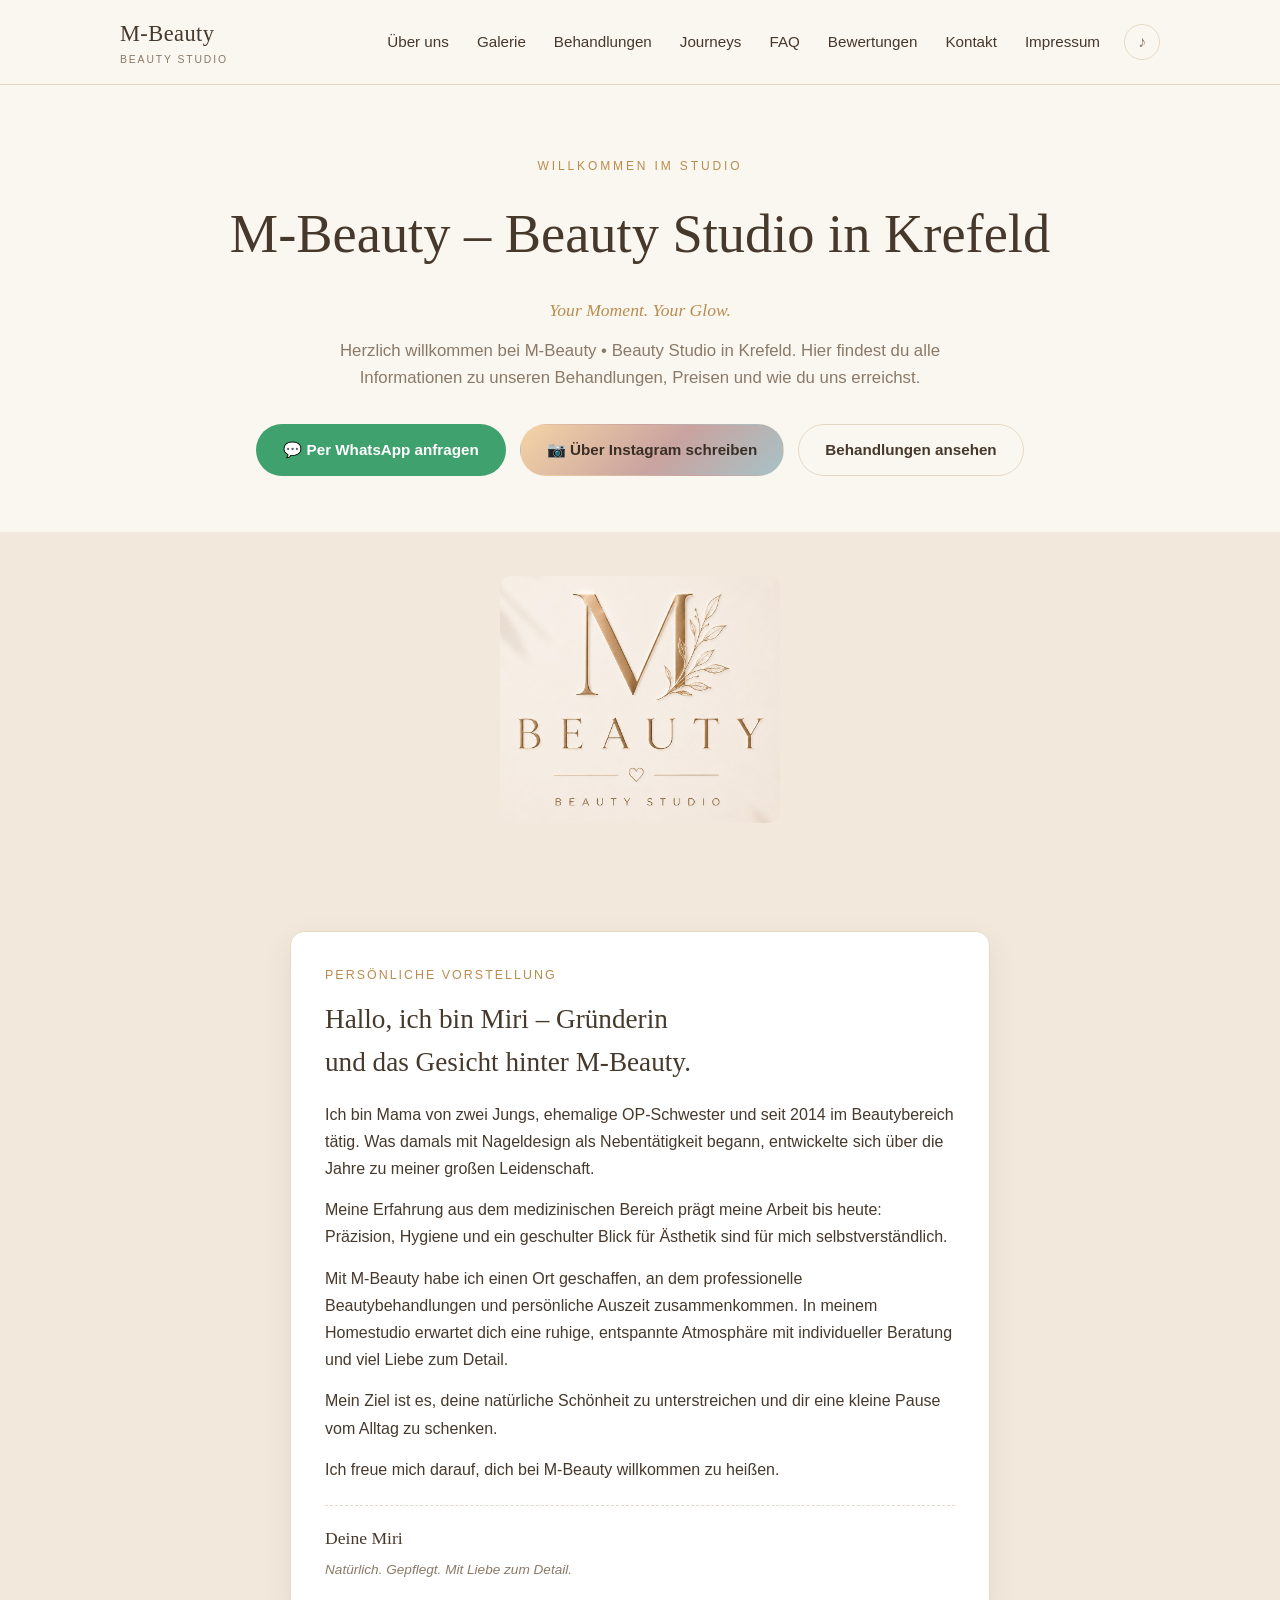
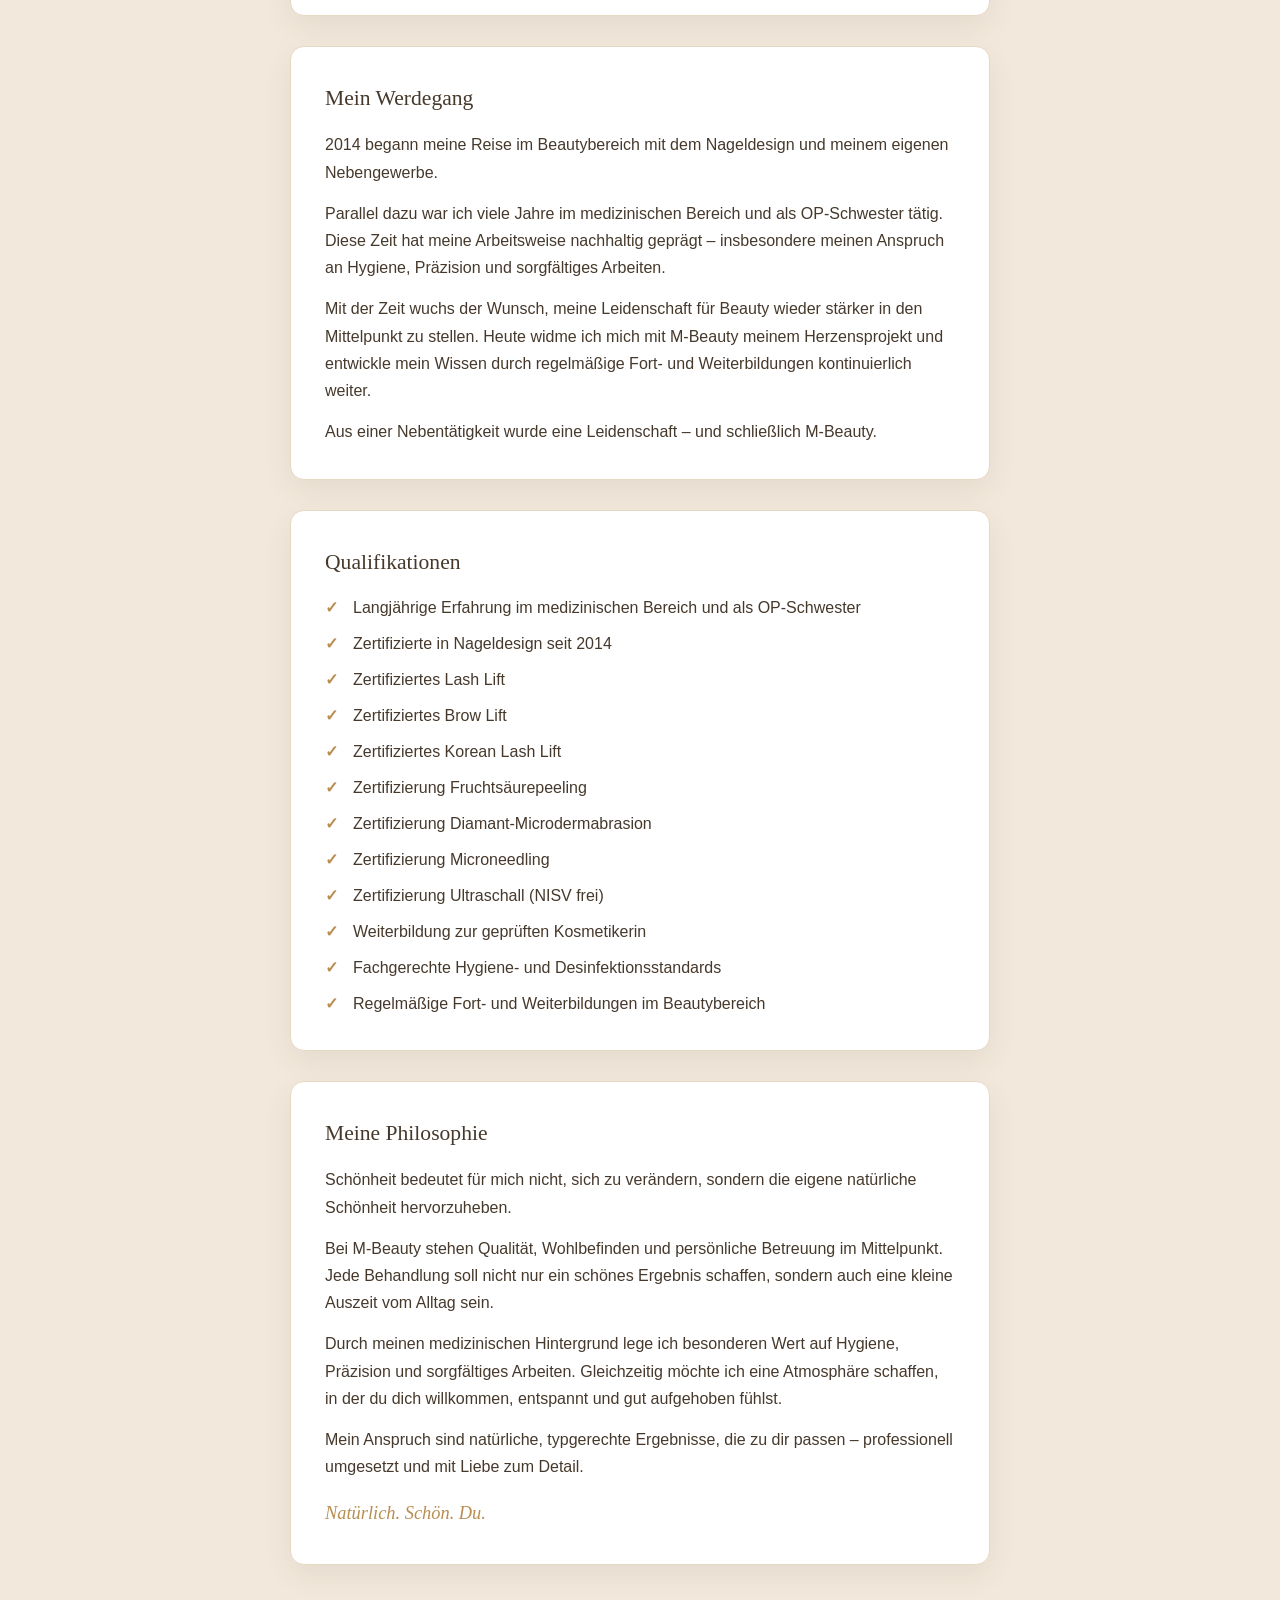
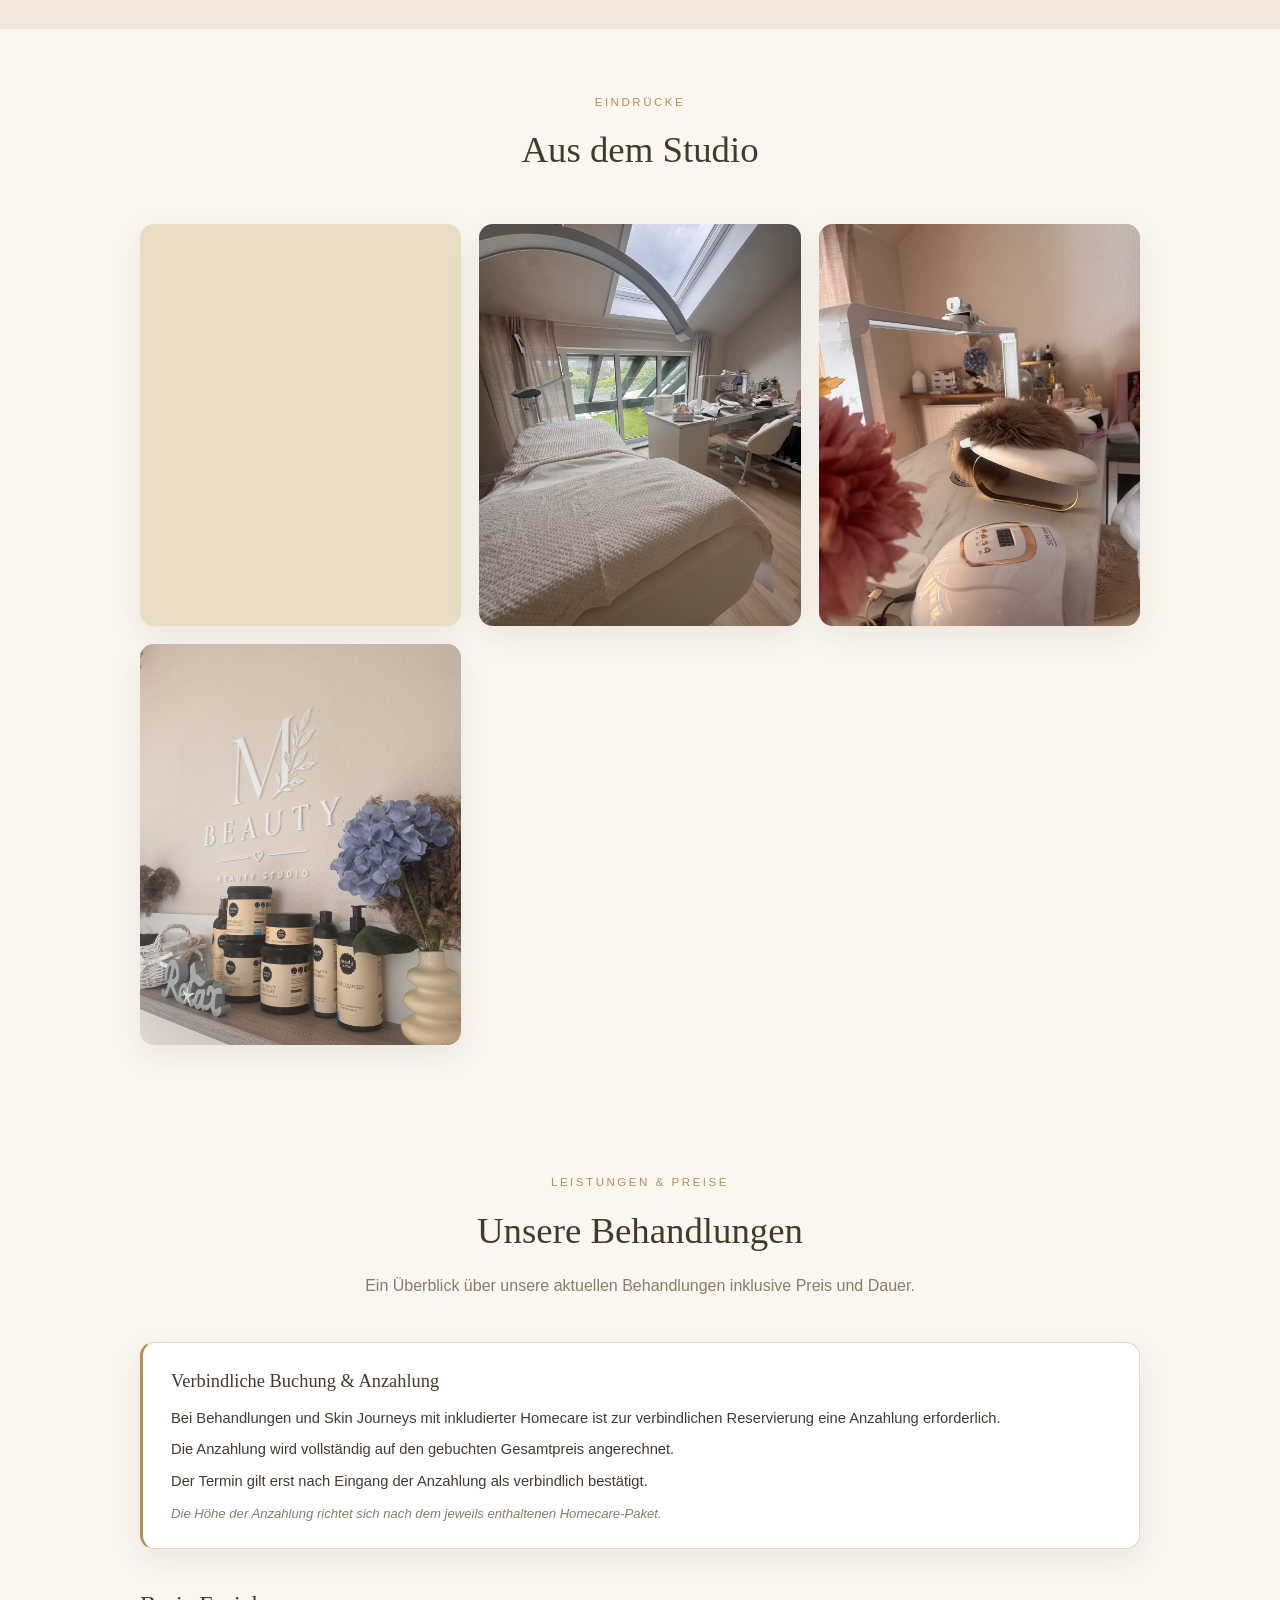
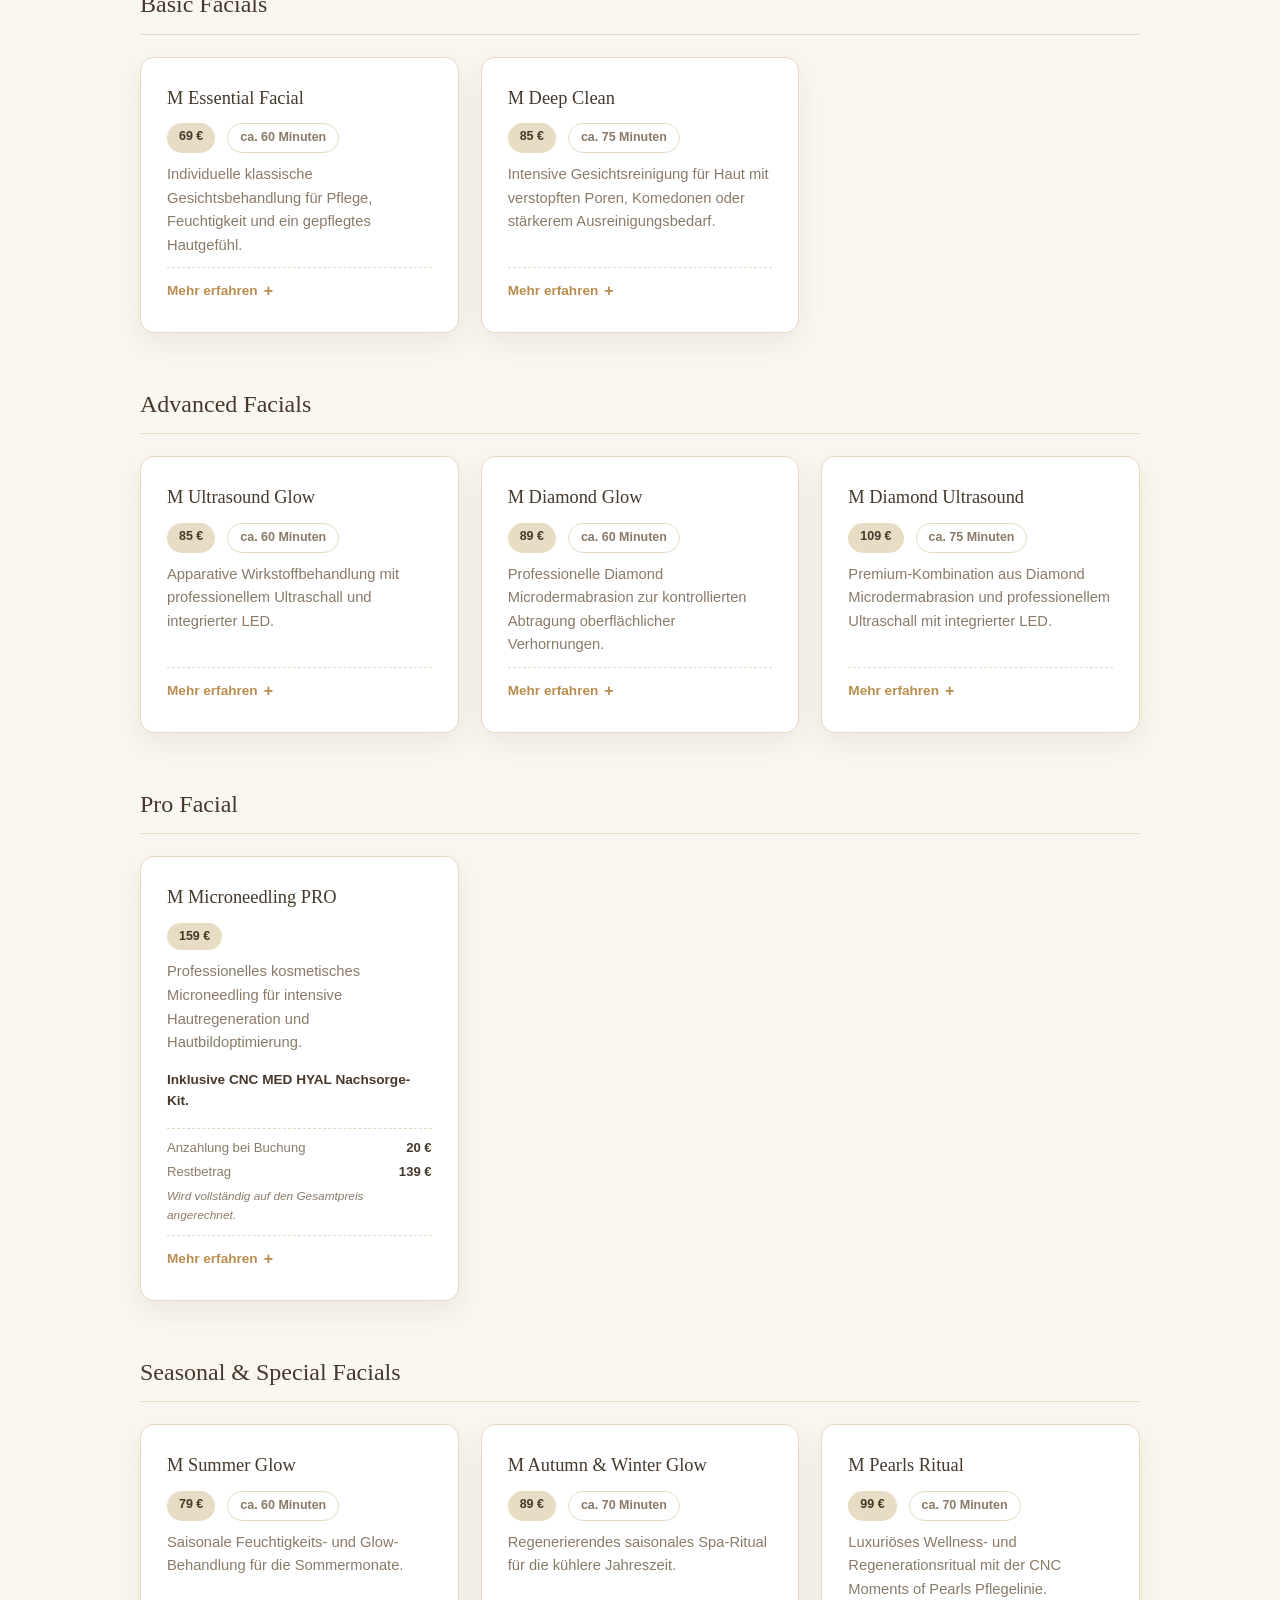
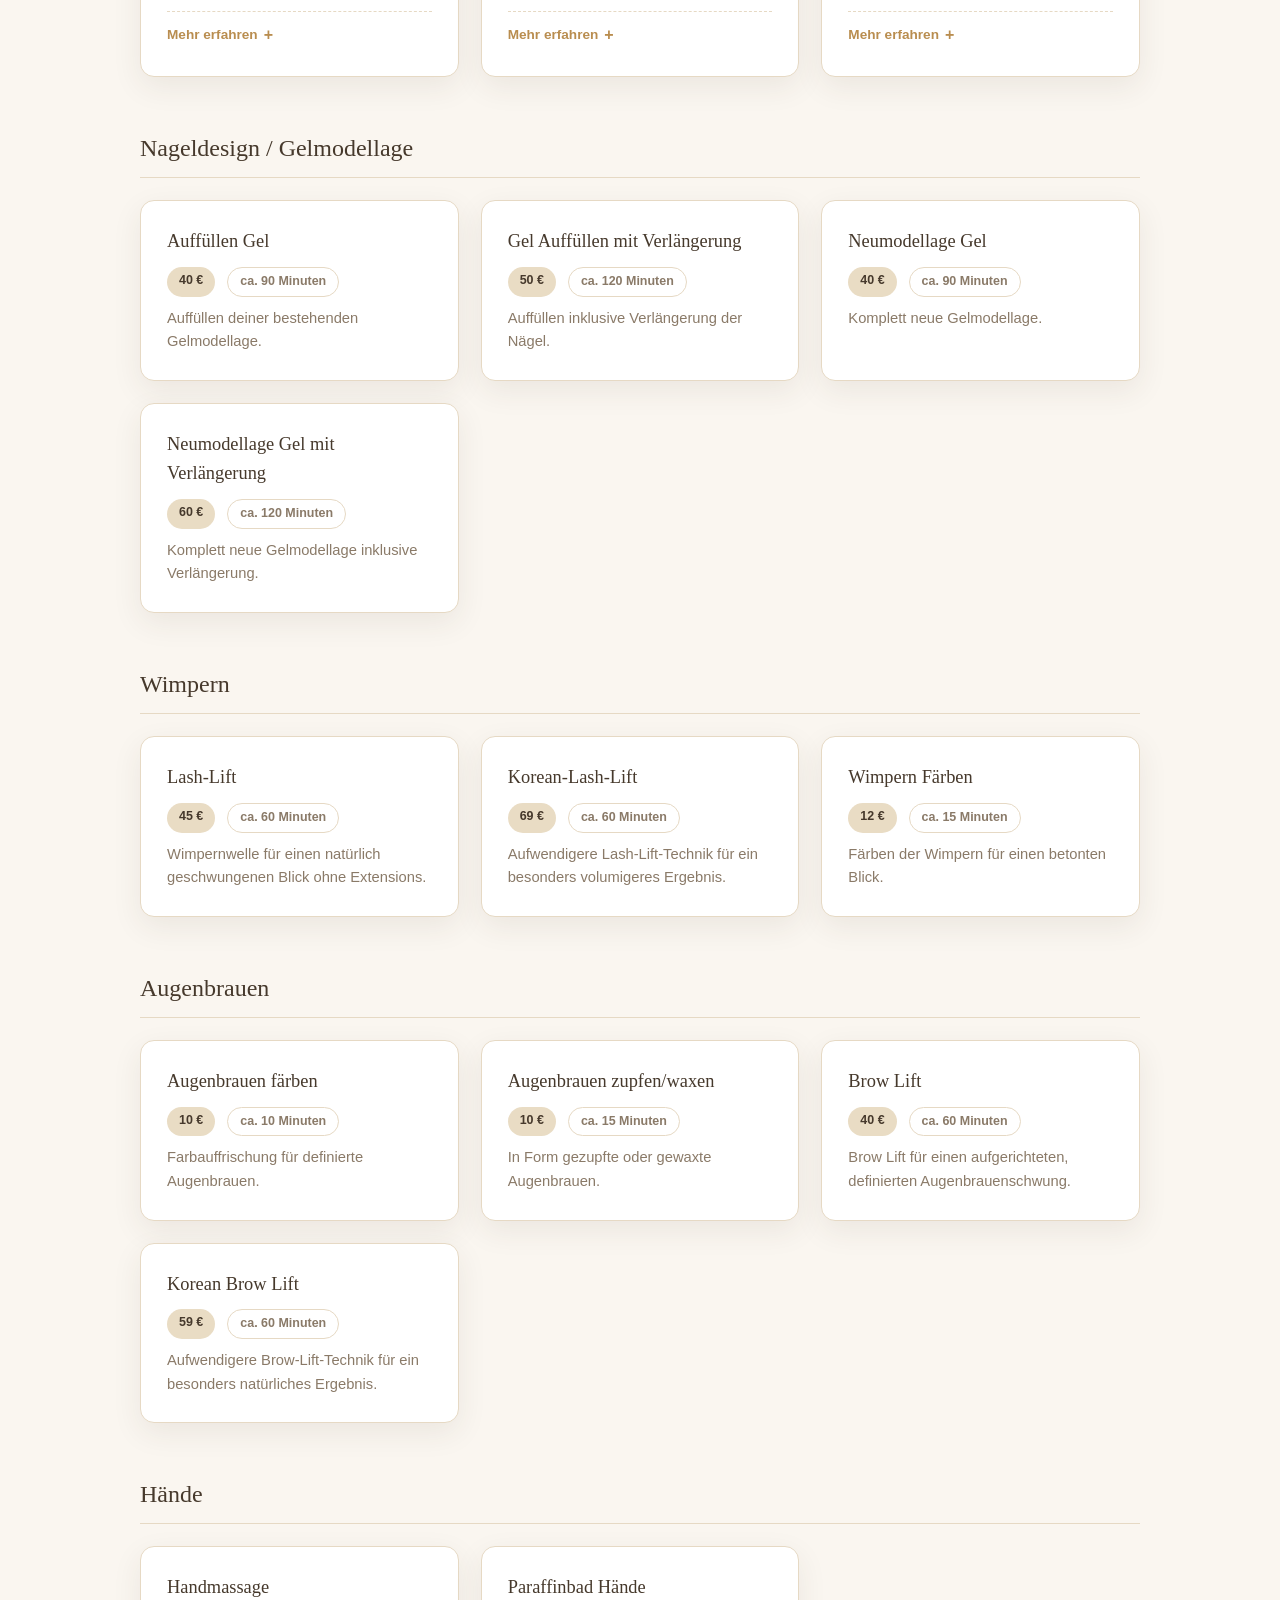
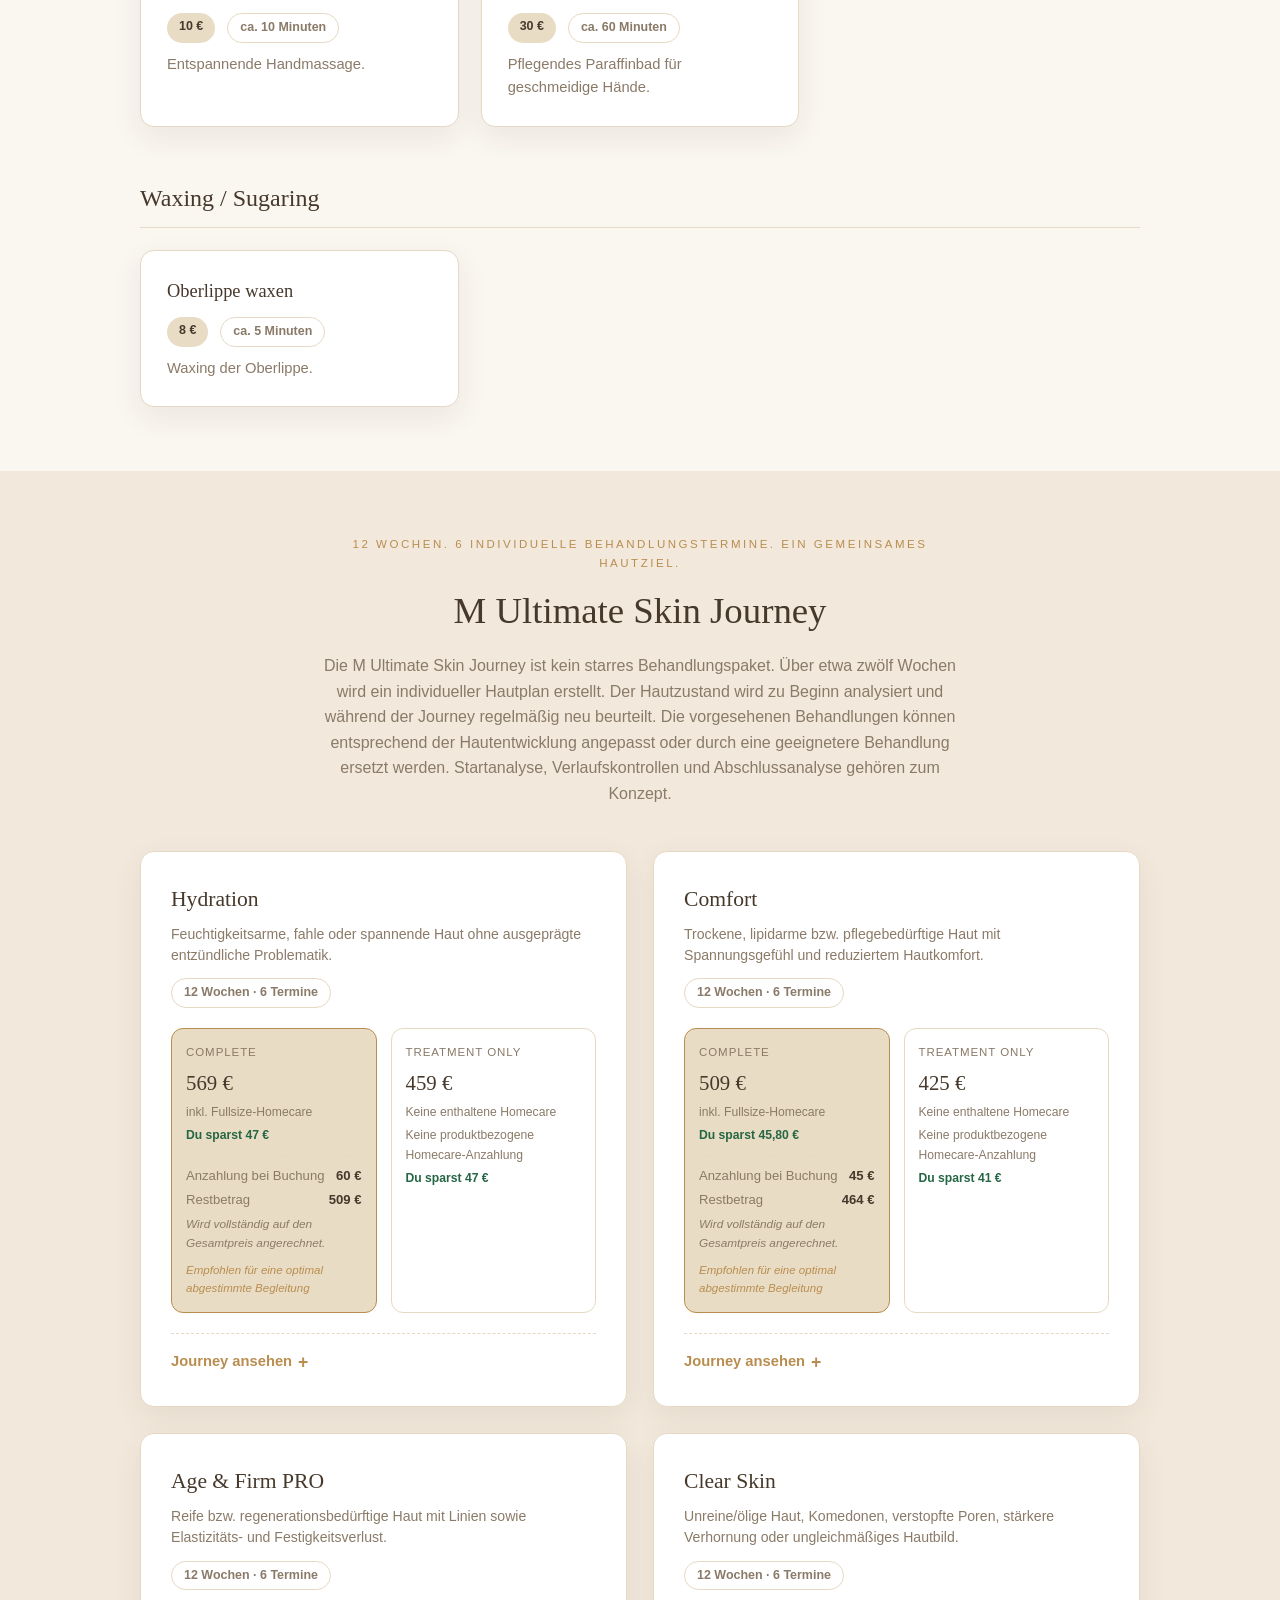
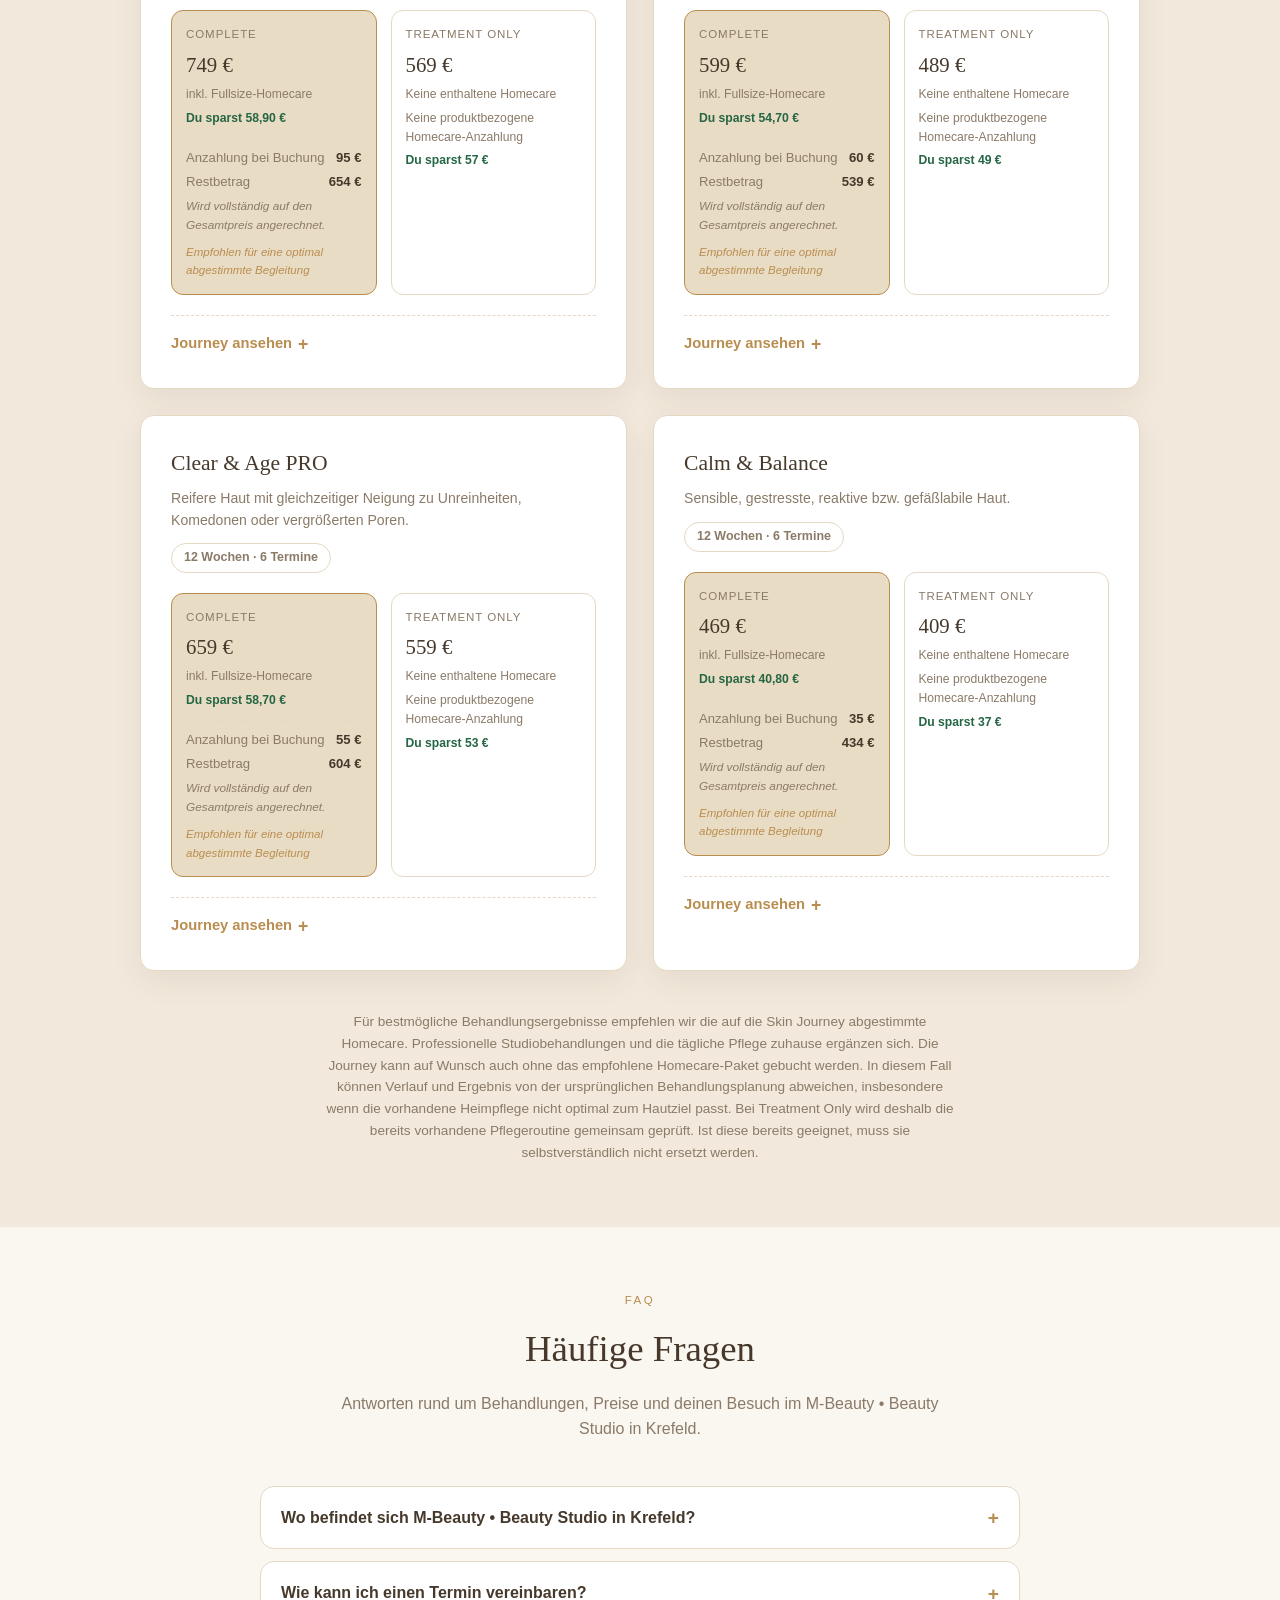
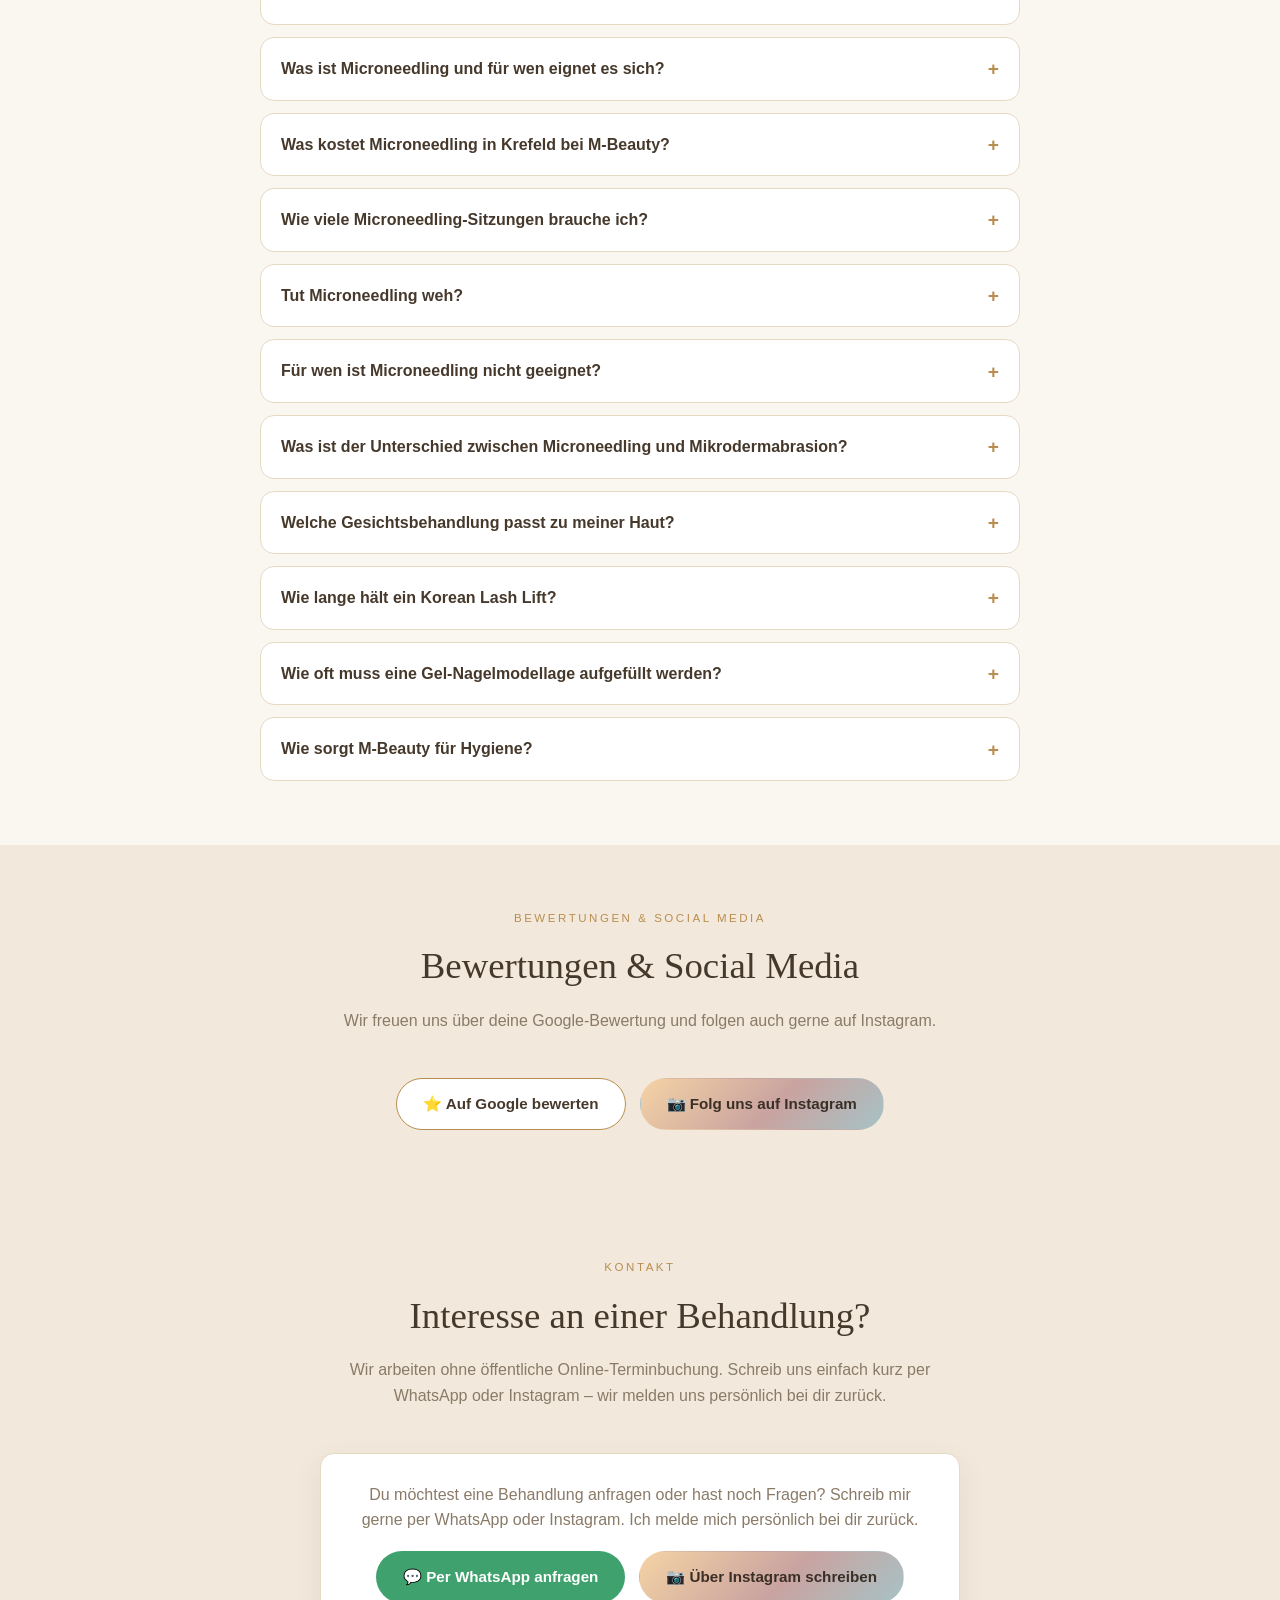
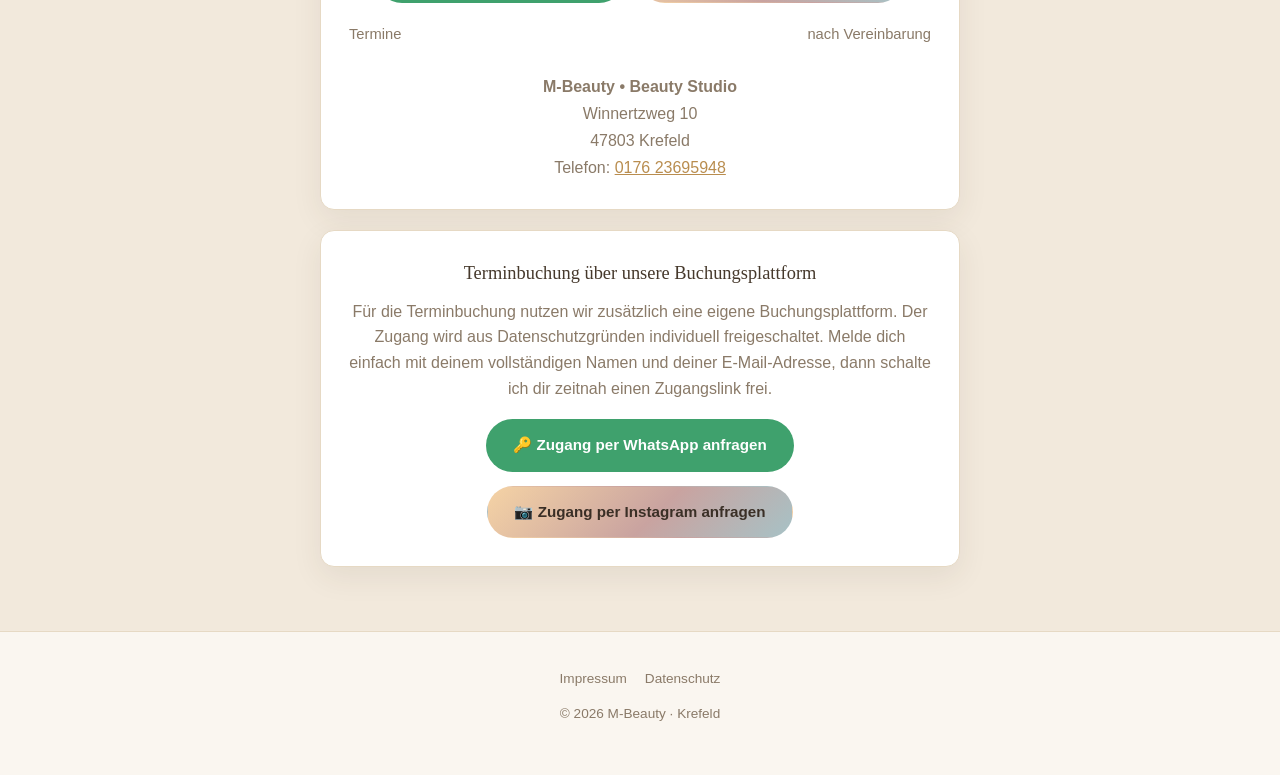
==== commit 54ba5a4b: "Add request-access card for the separate booking platform Adds a second card in the Kontakt section " ====
--- a/website/index.html
+++ b/website/index.html
@@ -682,6 +682,29 @@
                 Telefon: <a href="tel:+4917623695948">0176 23695948</a>
               </address>
             </div>
+
+            <div class="contact-card" data-booking-access-card hidden>
+              <h3 data-booking-access-heading></h3>
+              <p data-booking-access-intro></p>
+              <div class="hero-actions">
+                <a
+                  class="btn btn-whatsapp"
+                  data-booking-access-whatsapp-link
+                  href="#"
+                  hidden
+                  >🔑 Zugang per WhatsApp anfragen</a
+                >
+                <a
+                  class="btn btn-instagram"
+                  data-booking-access-instagram-link
+                  href="#"
+                  target="_blank"
+                  rel="noopener"
+                  hidden
+                  >📷 Zugang per Instagram anfragen</a
+                >
+              </div>
+            </div>
           </div>
         </div>
       </section>
--- a/website/css/style.css
+++ b/website/css/style.css
@@ -1001,6 +1001,14 @@
   text-align: center;
 }
 
+.contact-card h3 {
+  font-family: var(--font-heading);
+  font-weight: 500;
+  font-size: 1.15rem;
+  margin: 0 0 10px;
+  color: var(--color-text);
+}
+
 .contact-card p {
   color: var(--color-text-muted);
   margin: 0 0 18px;
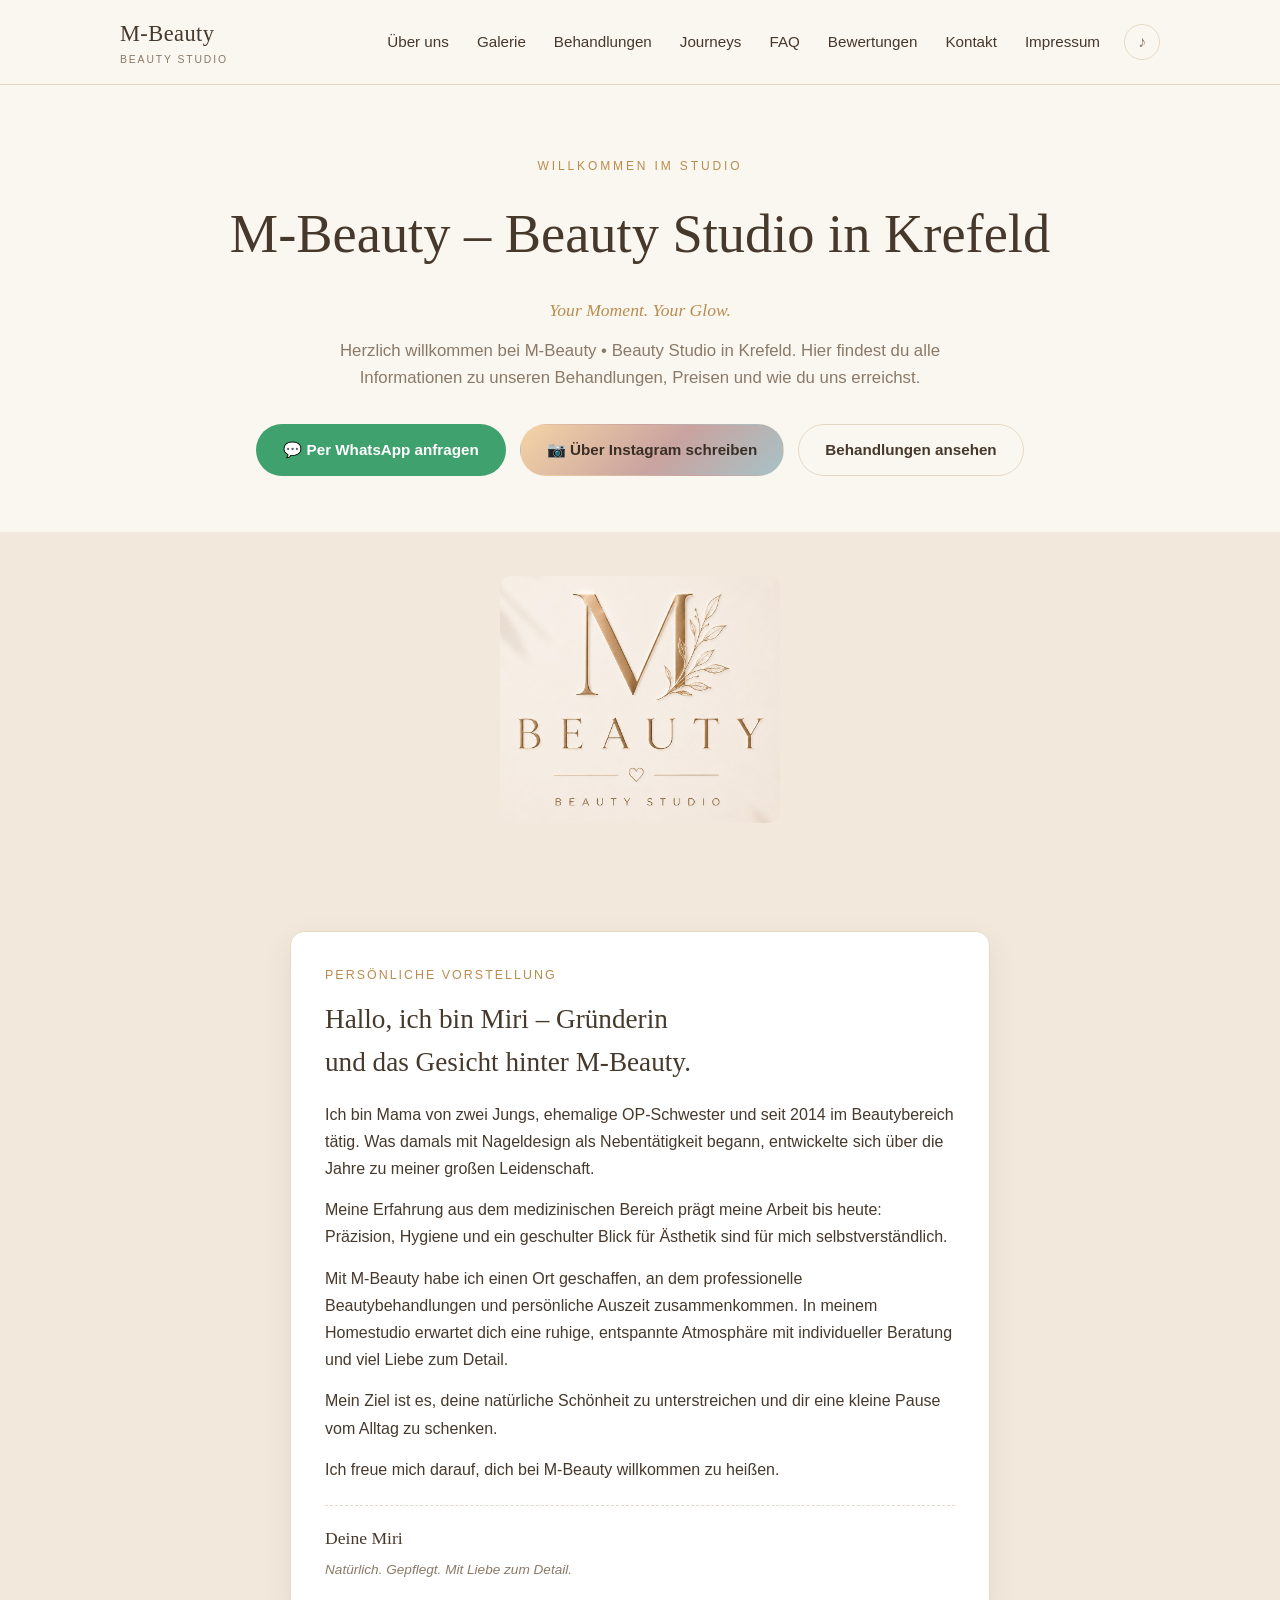
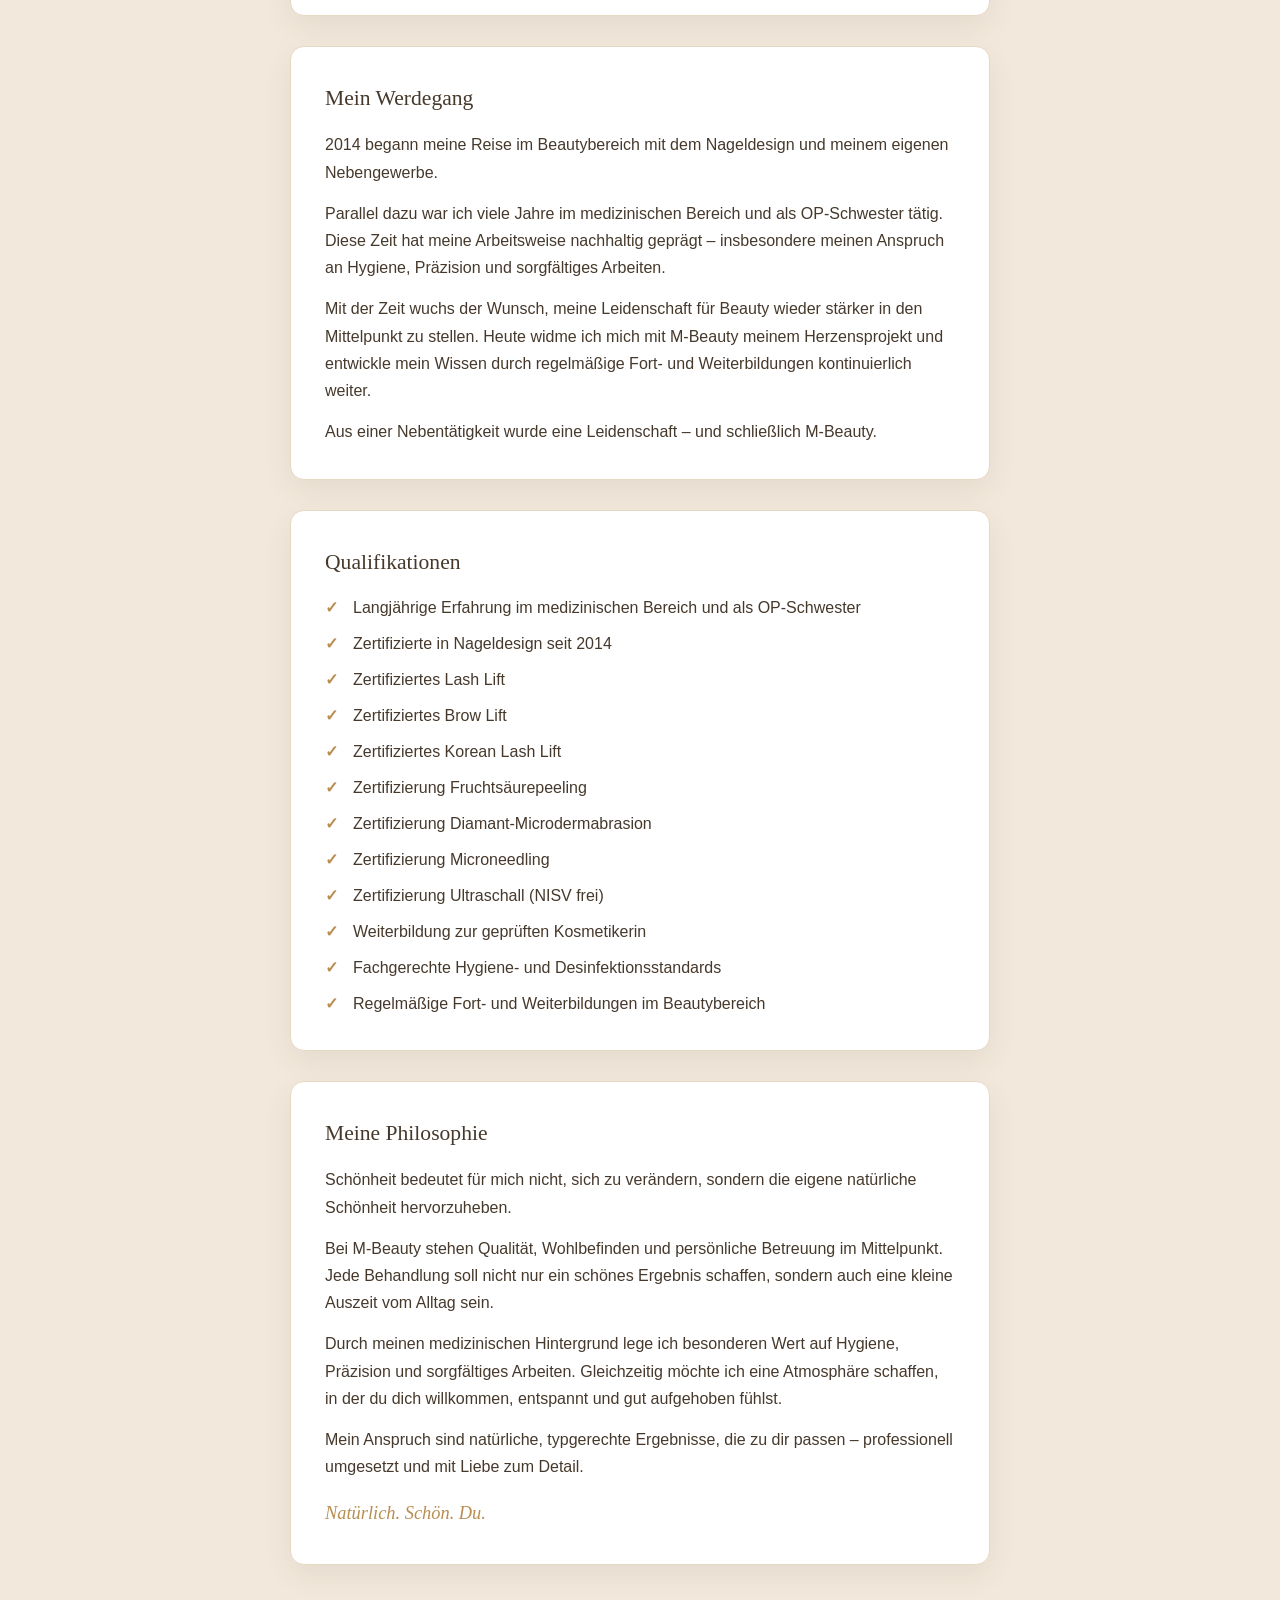
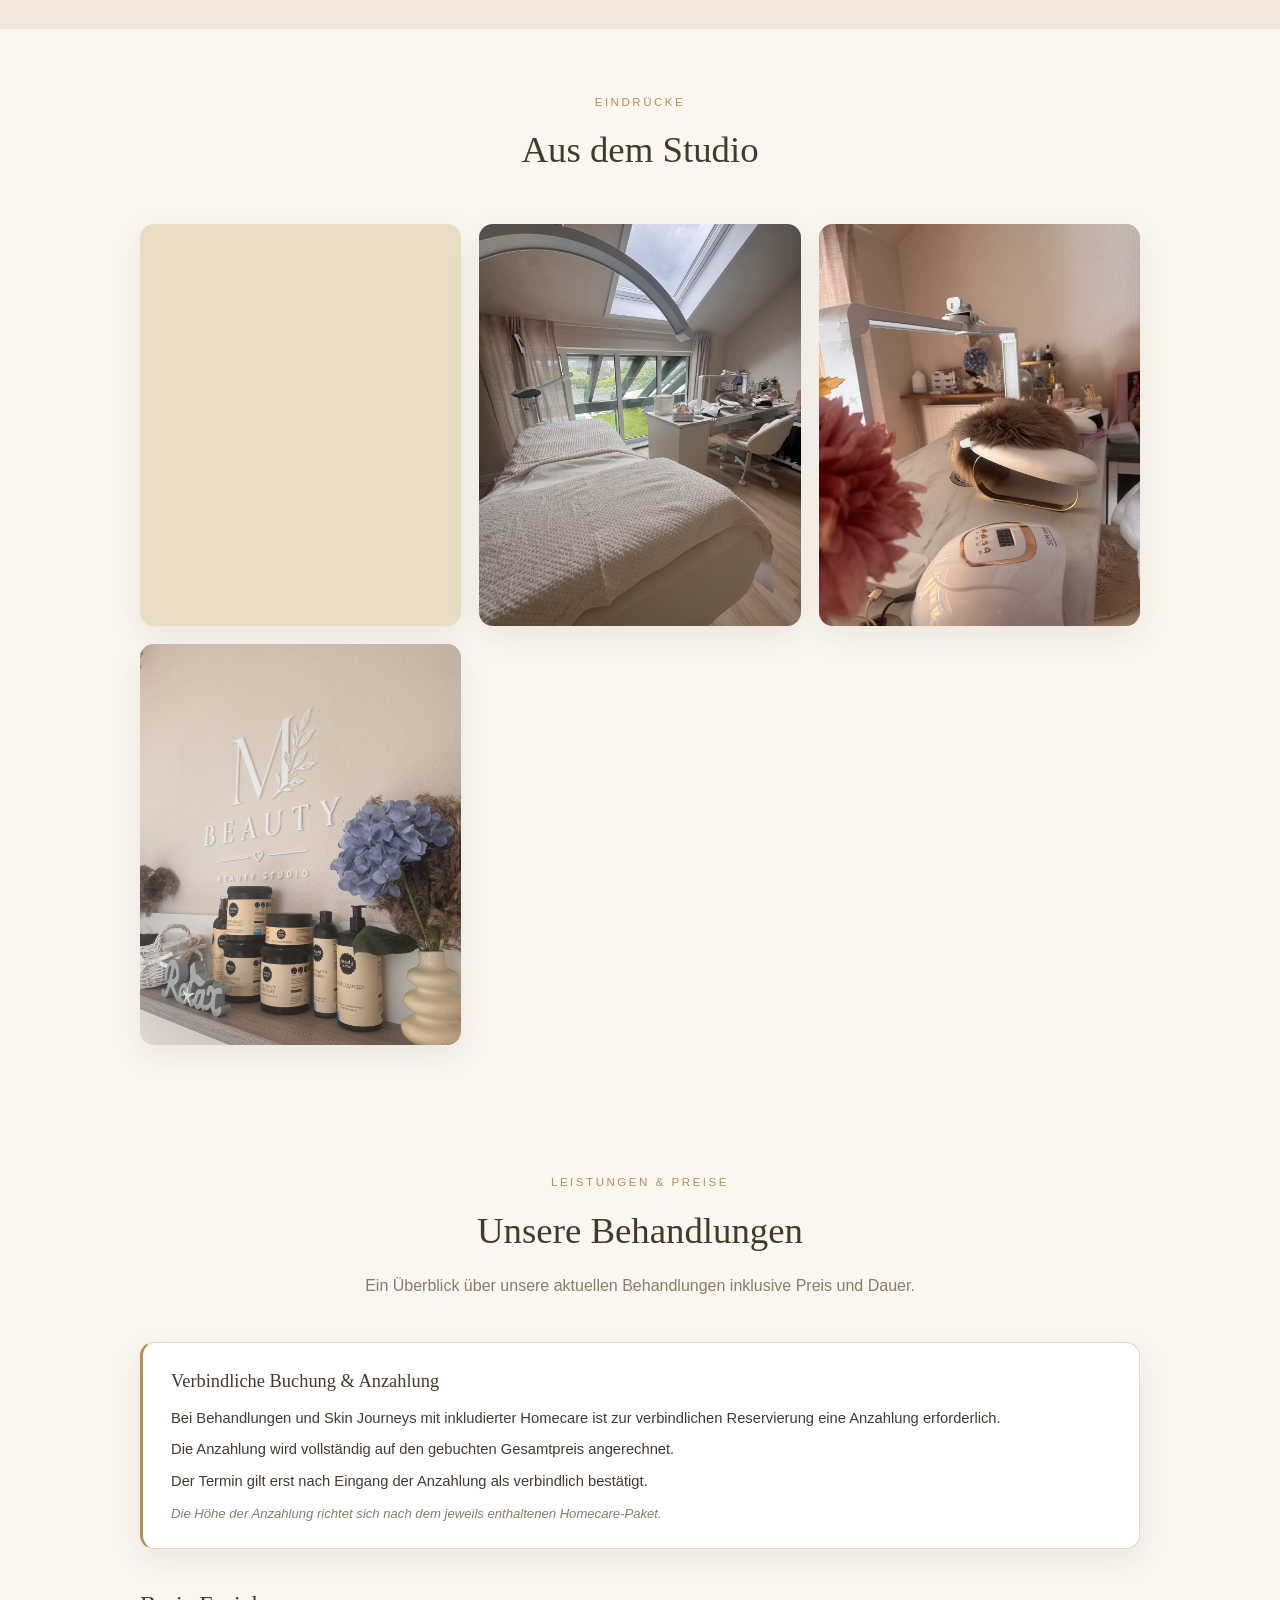
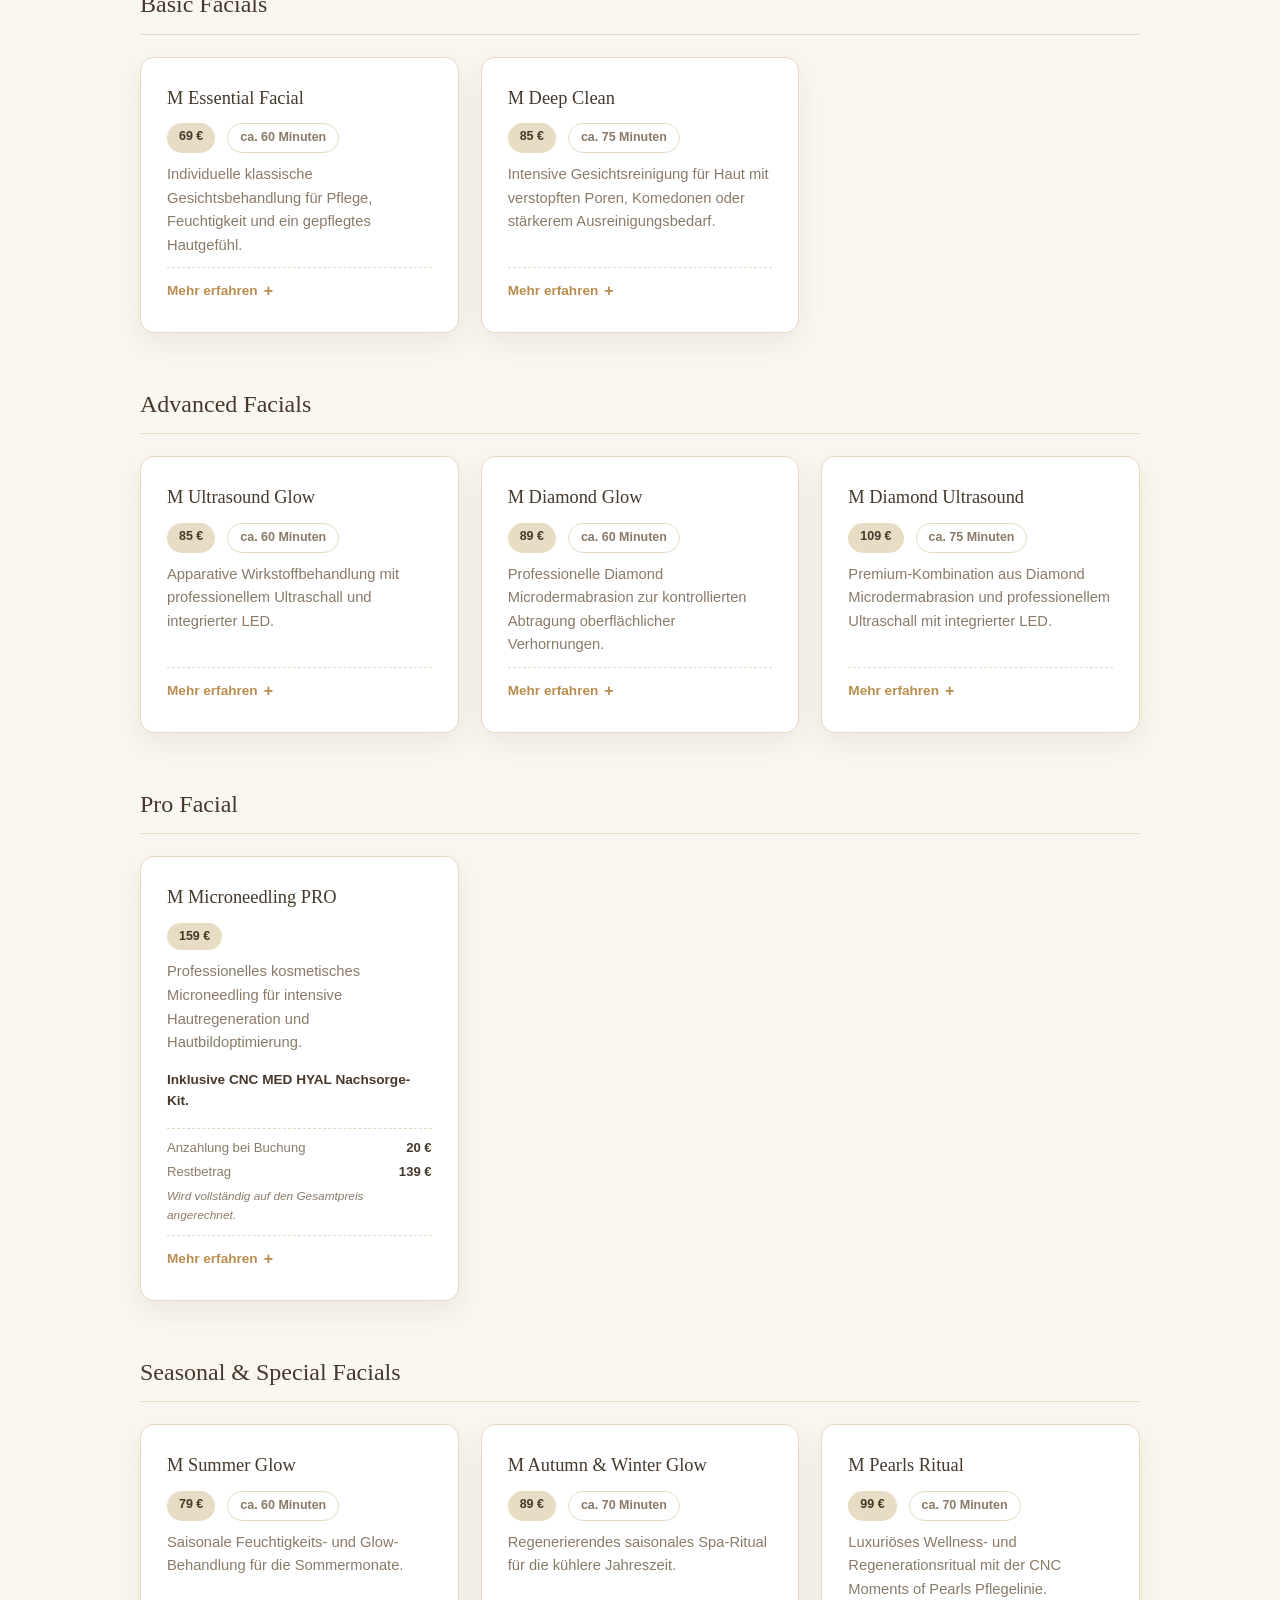
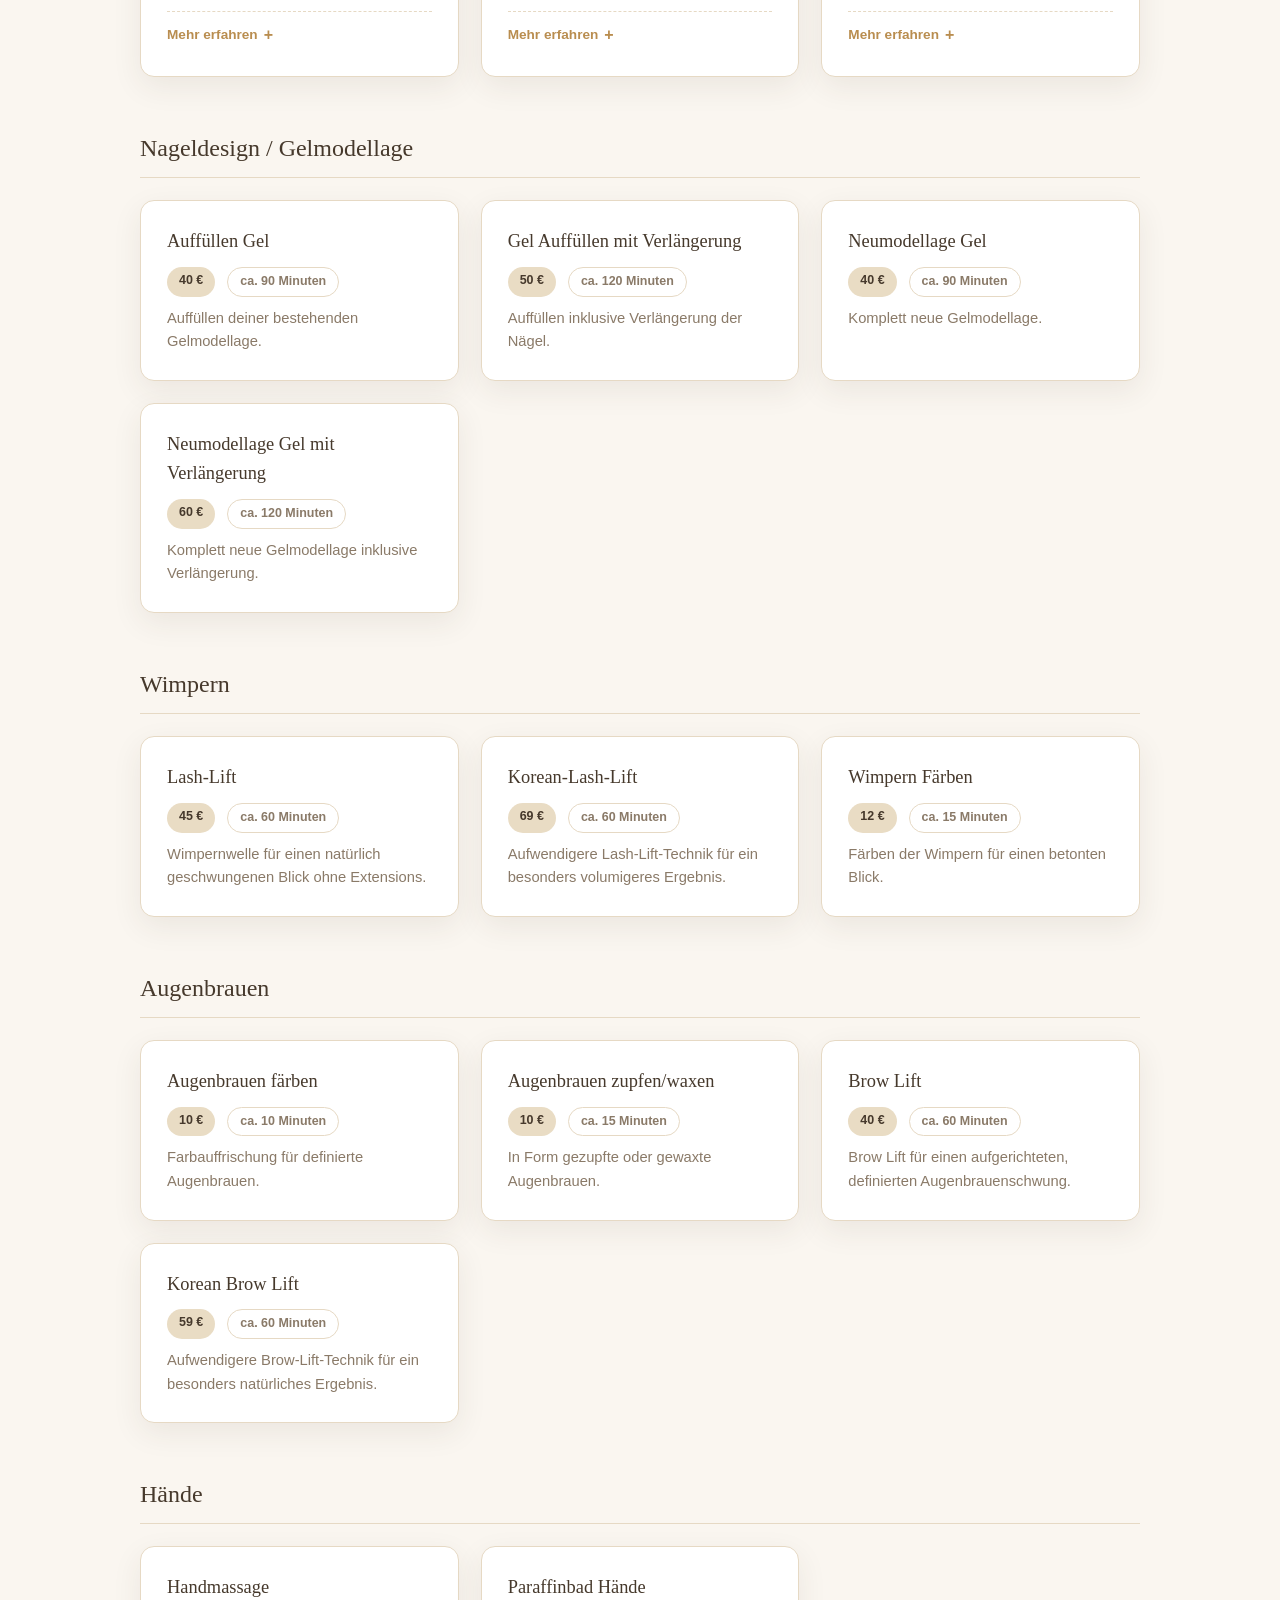
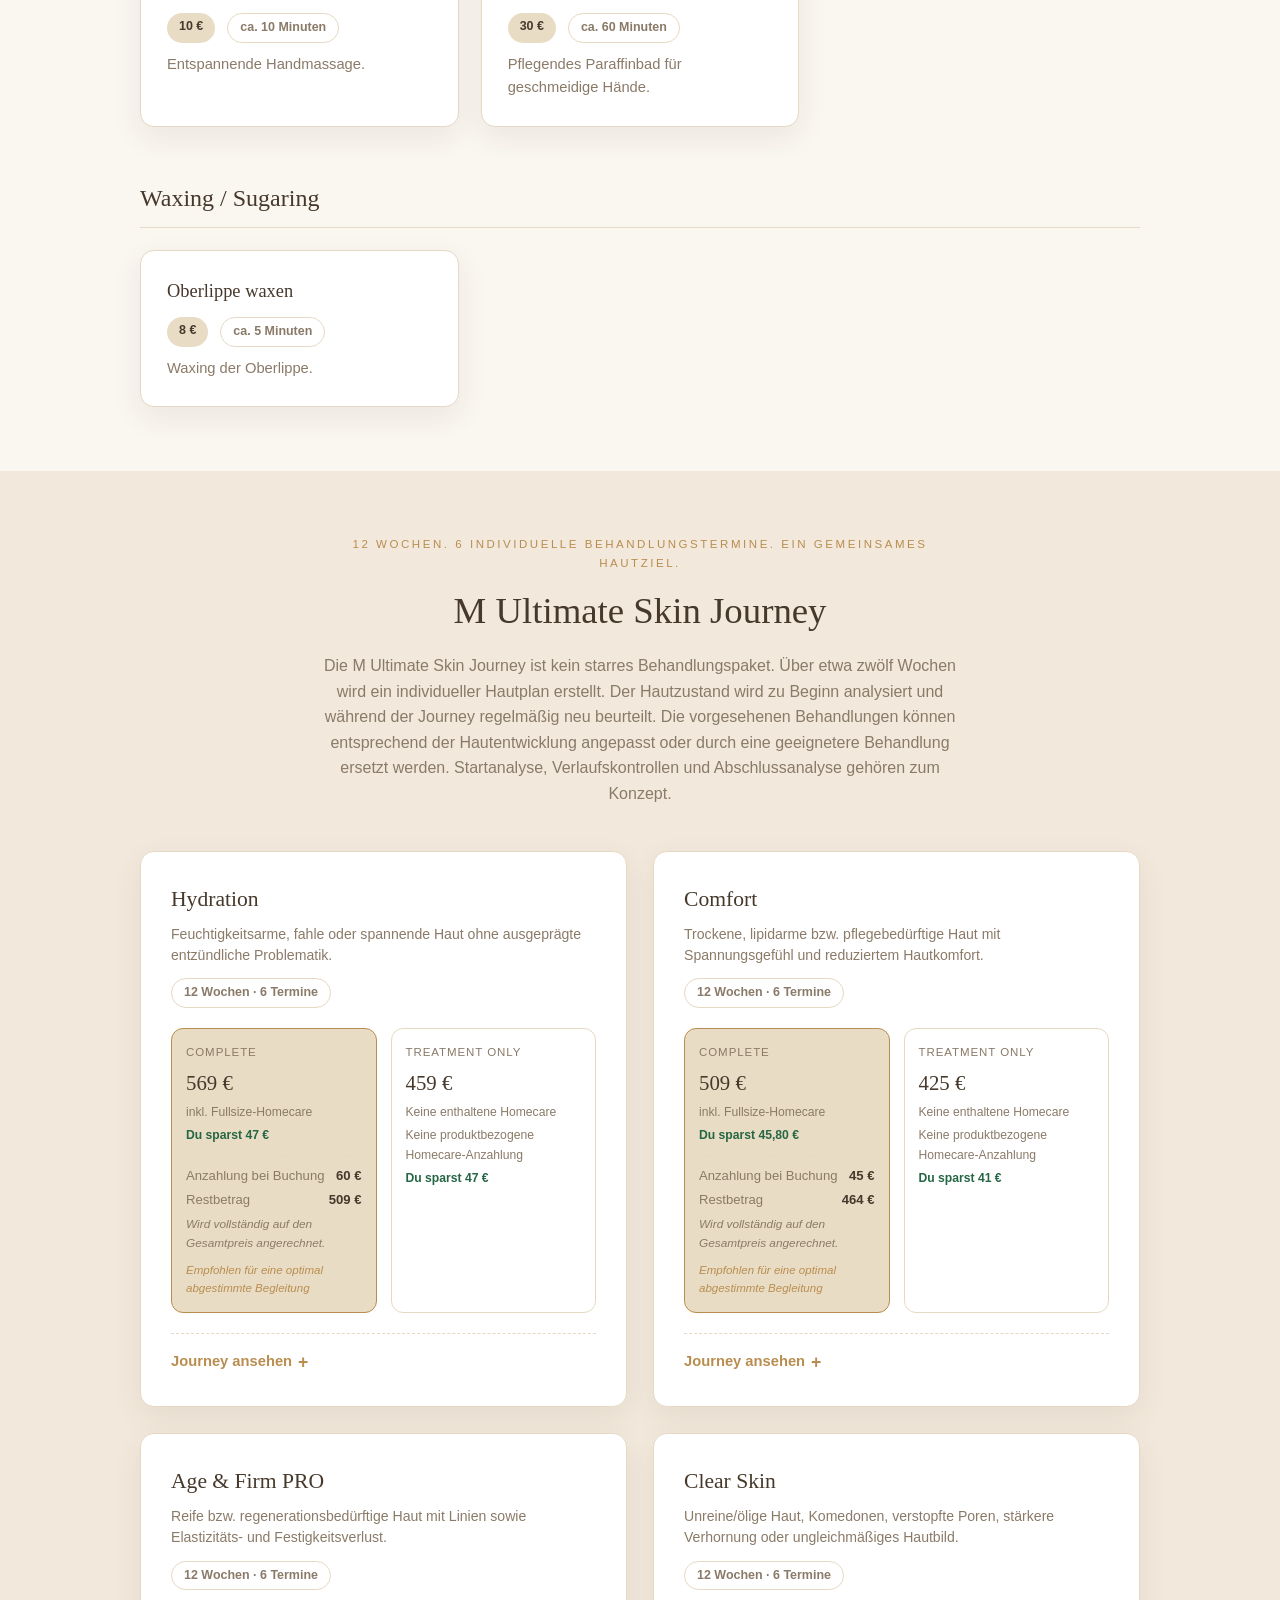
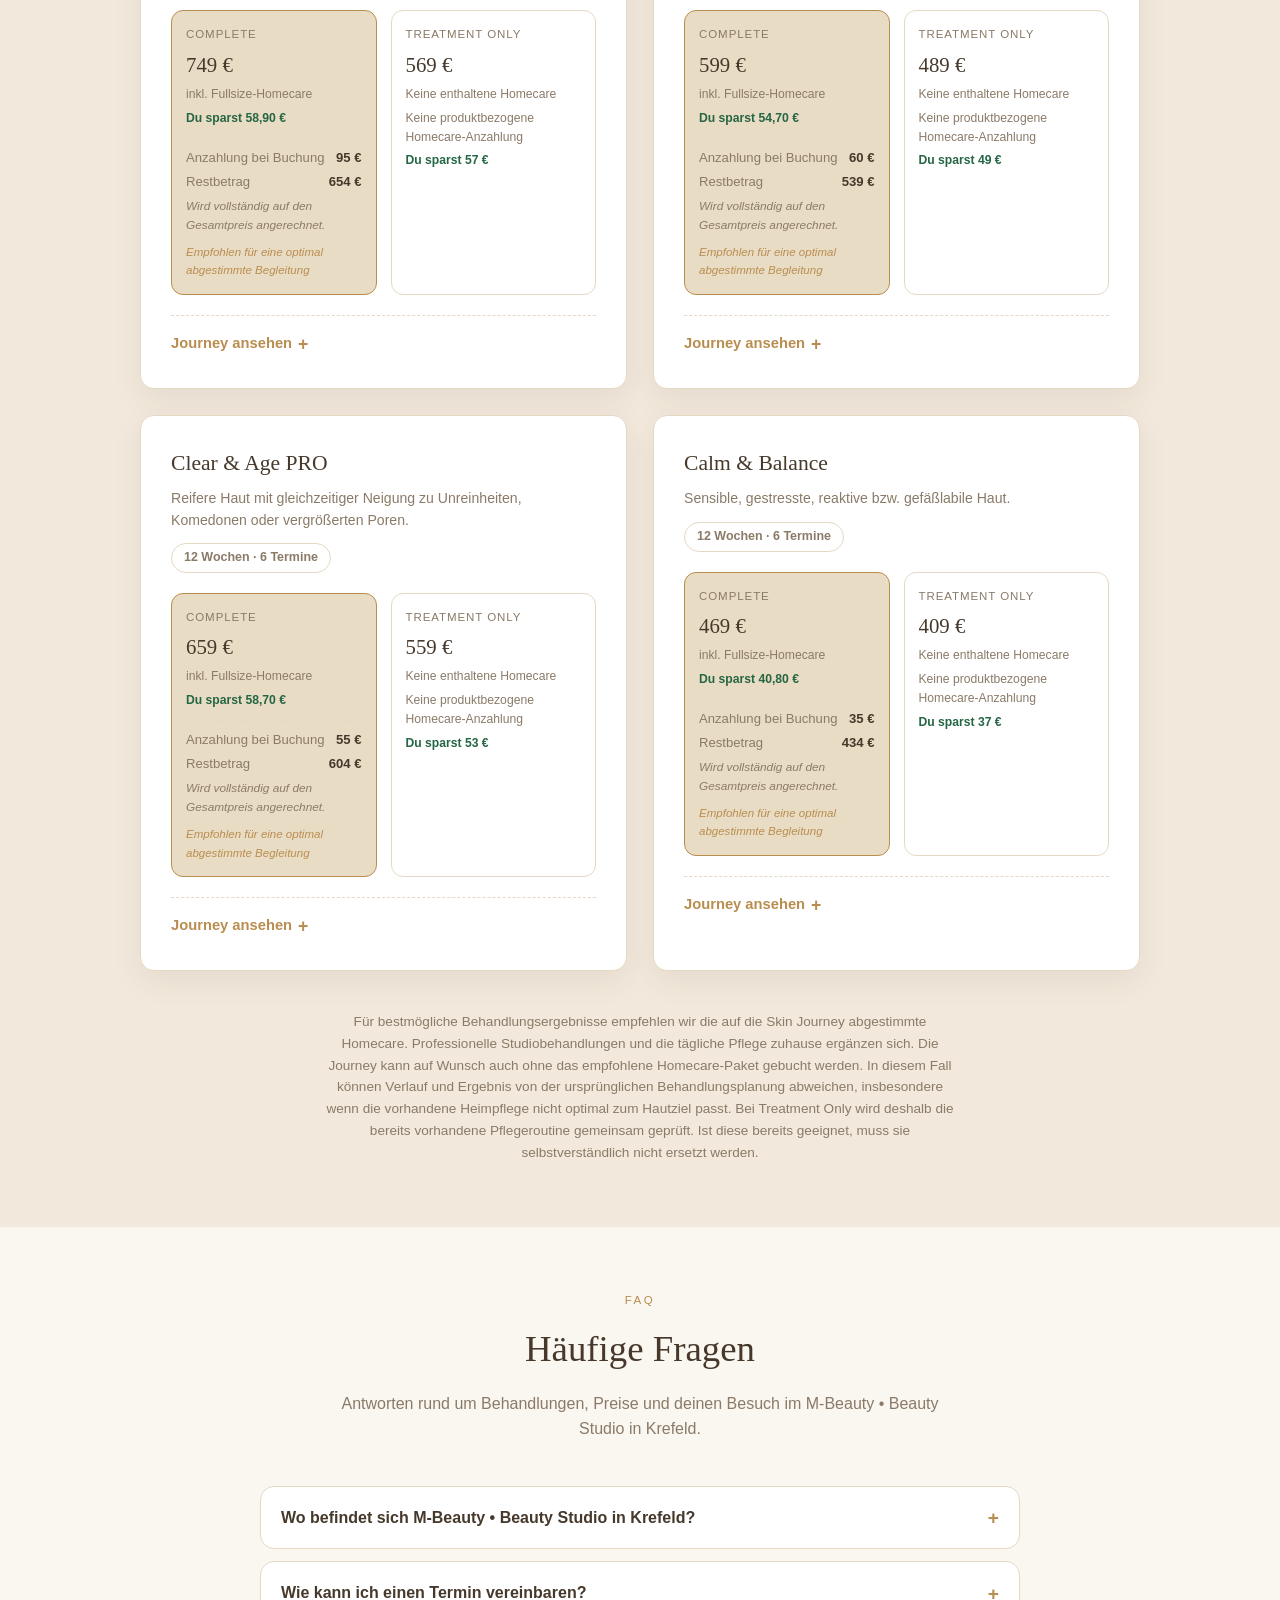
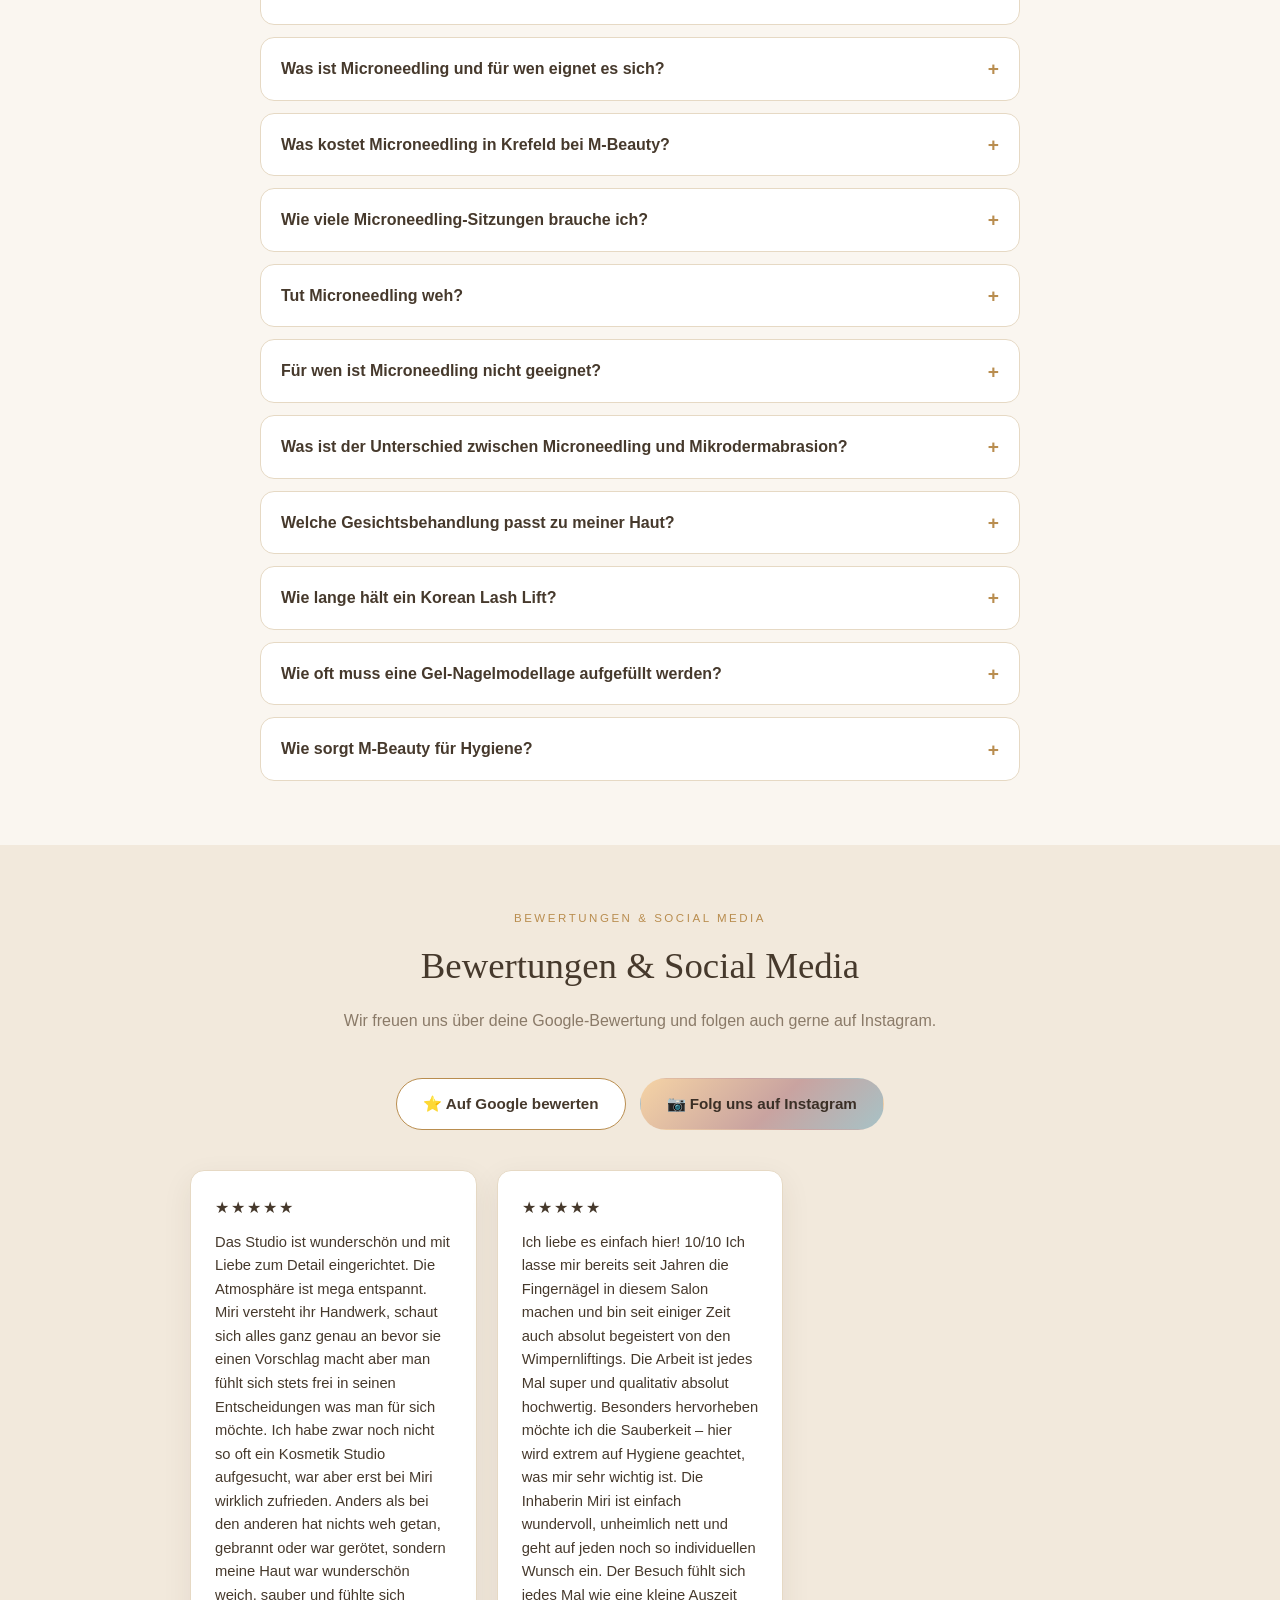
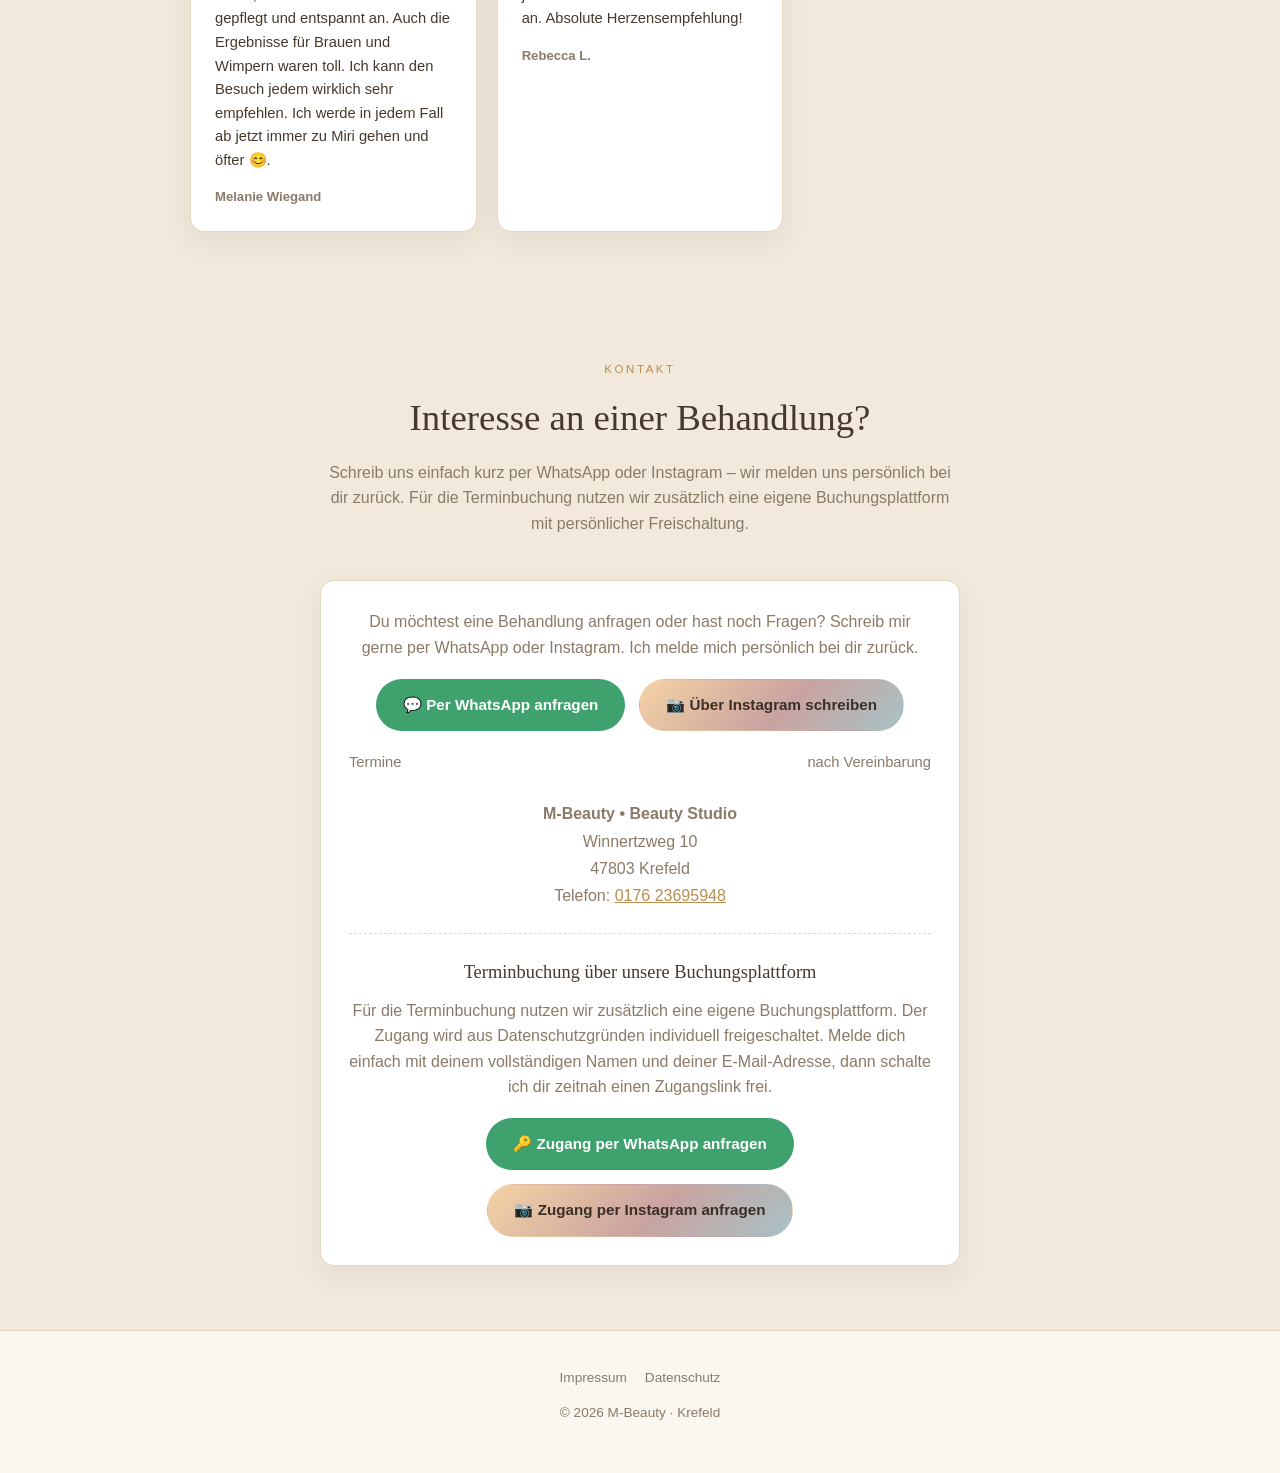
==== commit 81db25c5: "Fix stale "no booking" wording, consolidate contact cards, add testimonials Every "wir arbeiten ohne" ====
--- a/website/index.html
+++ b/website/index.html
@@ -189,7 +189,7 @@
             "name": "Wie kann ich einen Termin vereinbaren?",
             "acceptedAnswer": {
               "@type": "Answer",
-              "text": "Schreib mir am einfachsten per WhatsApp oder Instagram – ich melde mich persönlich bei dir zurück. Eine öffentliche Online-Terminbuchung gibt es bewusst nicht. Bei Behandlungen und Skin Journeys mit inkludierter Homecare ist zur verbindlichen Reservierung eine Anzahlung erforderlich, die vollständig auf den Gesamtpreis angerechnet wird."
+              "text": "Schreib mir am einfachsten per WhatsApp oder Instagram – ich melde mich persönlich bei dir zurück. Für die Terminbuchung nutzen wir zusätzlich eine eigene Buchungsplattform, deren Zugang ich auf Anfrage individuell freischalte. Bei Behandlungen und Skin Journeys mit inkludierter Homecare ist zur verbindlichen Reservierung eine Anzahlung erforderlich, die vollständig auf den Gesamtpreis angerechnet wird."
             }
           },
           {
@@ -472,11 +472,12 @@
               <summary>Wie kann ich einen Termin vereinbaren?</summary>
               <p>
                 Schreib mir am einfachsten per WhatsApp oder Instagram – ich
-                melde mich persönlich bei dir zurück. Eine öffentliche
-                Online-Terminbuchung gibt es bewusst nicht. Bei Behandlungen und
-                Skin Journeys mit inkludierter Homecare ist zur verbindlichen
-                Reservierung eine Anzahlung erforderlich, die vollständig auf
-                den Gesamtpreis angerechnet wird.
+                melde mich persönlich bei dir zurück. Für die Terminbuchung
+                nutzen wir zusätzlich eine eigene Buchungsplattform, deren
+                Zugang ich auf Anfrage individuell freischalte. Bei Behandlungen
+                und Skin Journeys mit inkludierter Homecare ist zur
+                verbindlichen Reservierung eine Anzahlung erforderlich, die
+                vollständig auf den Gesamtpreis angerechnet wird.
               </p>
             </details>
             <details class="faq-item">
@@ -628,6 +629,7 @@
               >📷 Folg uns auf Instagram</a
             >
           </div>
+          <div class="testimonial-grid" data-testimonials-grid></div>
         </div>
       </section>
 
@@ -638,9 +640,10 @@
             <div class="section-eyebrow">Kontakt</div>
             <h2>Interesse an einer Behandlung?</h2>
             <p>
-              Wir arbeiten ohne öffentliche Online-Terminbuchung. Schreib uns
-              einfach kurz per WhatsApp oder Instagram – wir melden uns
-              persönlich bei dir zurück.
+              Schreib uns einfach kurz per WhatsApp oder Instagram – wir melden
+              uns persönlich bei dir zurück. Für die Terminbuchung nutzen wir
+              zusätzlich eine eigene Buchungsplattform mit persönlicher
+              Freischaltung.
             </p>
           </div>
 
@@ -681,28 +684,28 @@
                 47803 Krefeld<br />
                 Telefon: <a href="tel:+4917623695948">0176 23695948</a>
               </address>
-            </div>
-
-            <div class="contact-card" data-booking-access-card hidden>
-              <h3 data-booking-access-heading></h3>
-              <p data-booking-access-intro></p>
-              <div class="hero-actions">
-                <a
-                  class="btn btn-whatsapp"
-                  data-booking-access-whatsapp-link
-                  href="#"
-                  hidden
-                  >🔑 Zugang per WhatsApp anfragen</a
-                >
-                <a
-                  class="btn btn-instagram"
-                  data-booking-access-instagram-link
-                  href="#"
-                  target="_blank"
-                  rel="noopener"
-                  hidden
-                  >📷 Zugang per Instagram anfragen</a
-                >
+
+              <div class="contact-divider" data-booking-access-card hidden>
+                <h3 data-booking-access-heading></h3>
+                <p data-booking-access-intro></p>
+                <div class="hero-actions">
+                  <a
+                    class="btn btn-whatsapp"
+                    data-booking-access-whatsapp-link
+                    href="#"
+                    hidden
+                    >🔑 Zugang per WhatsApp anfragen</a
+                  >
+                  <a
+                    class="btn btn-instagram"
+                    data-booking-access-instagram-link
+                    href="#"
+                    target="_blank"
+                    rel="noopener"
+                    hidden
+                    >📷 Zugang per Instagram anfragen</a
+                  >
+                </div>
               </div>
             </div>
           </div>
--- a/website/css/style.css
+++ b/website/css/style.css
@@ -1009,6 +1009,12 @@
   color: var(--color-text);
 }
 
+.contact-divider {
+  margin-top: 24px;
+  padding-top: 24px;
+  border-top: 1px dashed var(--color-border);
+}
+
 .contact-card p {
   color: var(--color-text-muted);
   margin: 0 0 18px;
@@ -1329,3 +1335,41 @@
 .contact-address a {
   color: var(--color-accent);
 }
+
+/* ---------- Testimonials (Bewertungen) ---------- */
+.testimonial-grid {
+  display: grid;
+  grid-template-columns: repeat(auto-fill, minmax(280px, 1fr));
+  gap: 20px;
+  max-width: 900px;
+  margin: 40px auto 0;
+}
+
+.testimonial-card {
+  background: var(--color-card);
+  border: 1px solid var(--color-border);
+  border-radius: var(--radius);
+  padding: 24px;
+  box-shadow: var(--shadow);
+  text-align: left;
+}
+
+.testimonial-stars {
+  color: var(--color-text);
+  letter-spacing: 2px;
+  margin-bottom: 10px;
+}
+
+.testimonial-text {
+  color: var(--color-text);
+  font-size: 0.92rem;
+  line-height: 1.6;
+  margin: 0 0 14px;
+}
+
+.testimonial-author {
+  font-size: 0.82rem;
+  color: var(--color-text-muted);
+  font-weight: 600;
+  margin: 0;
+}
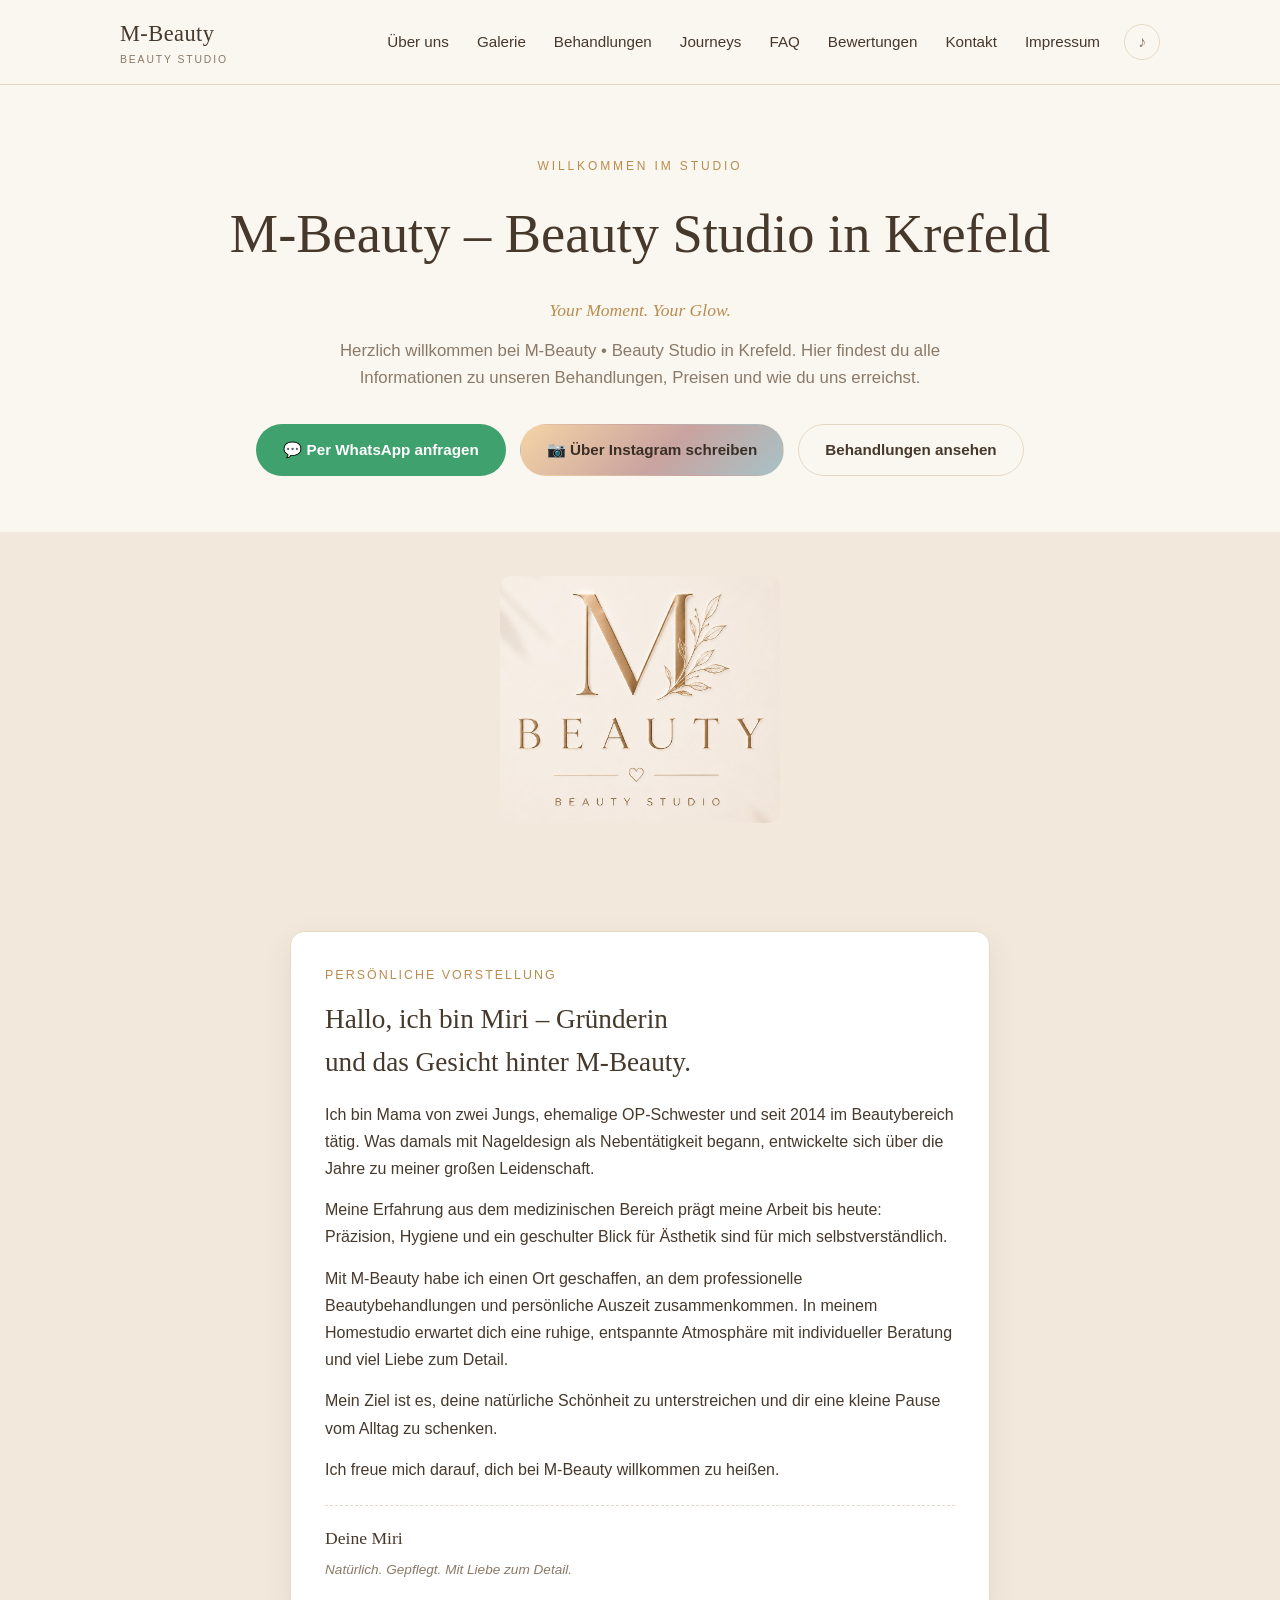
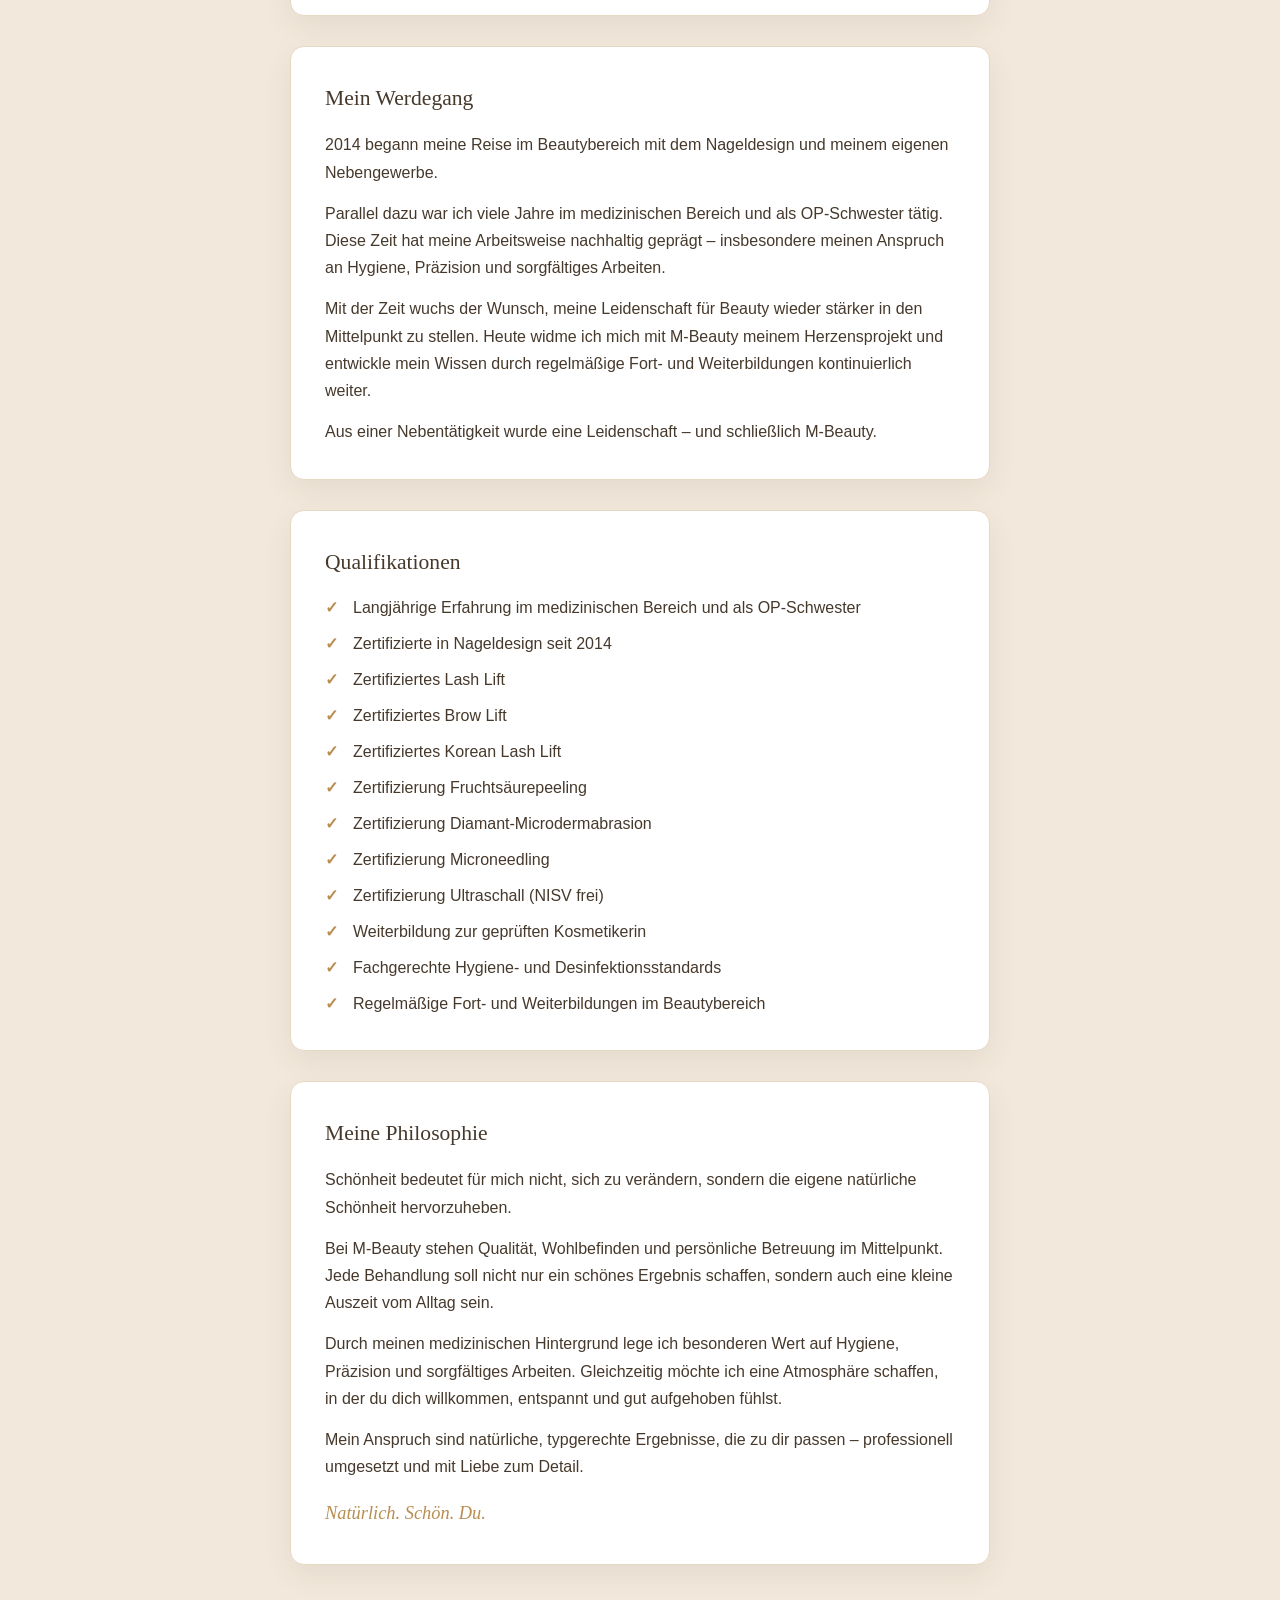
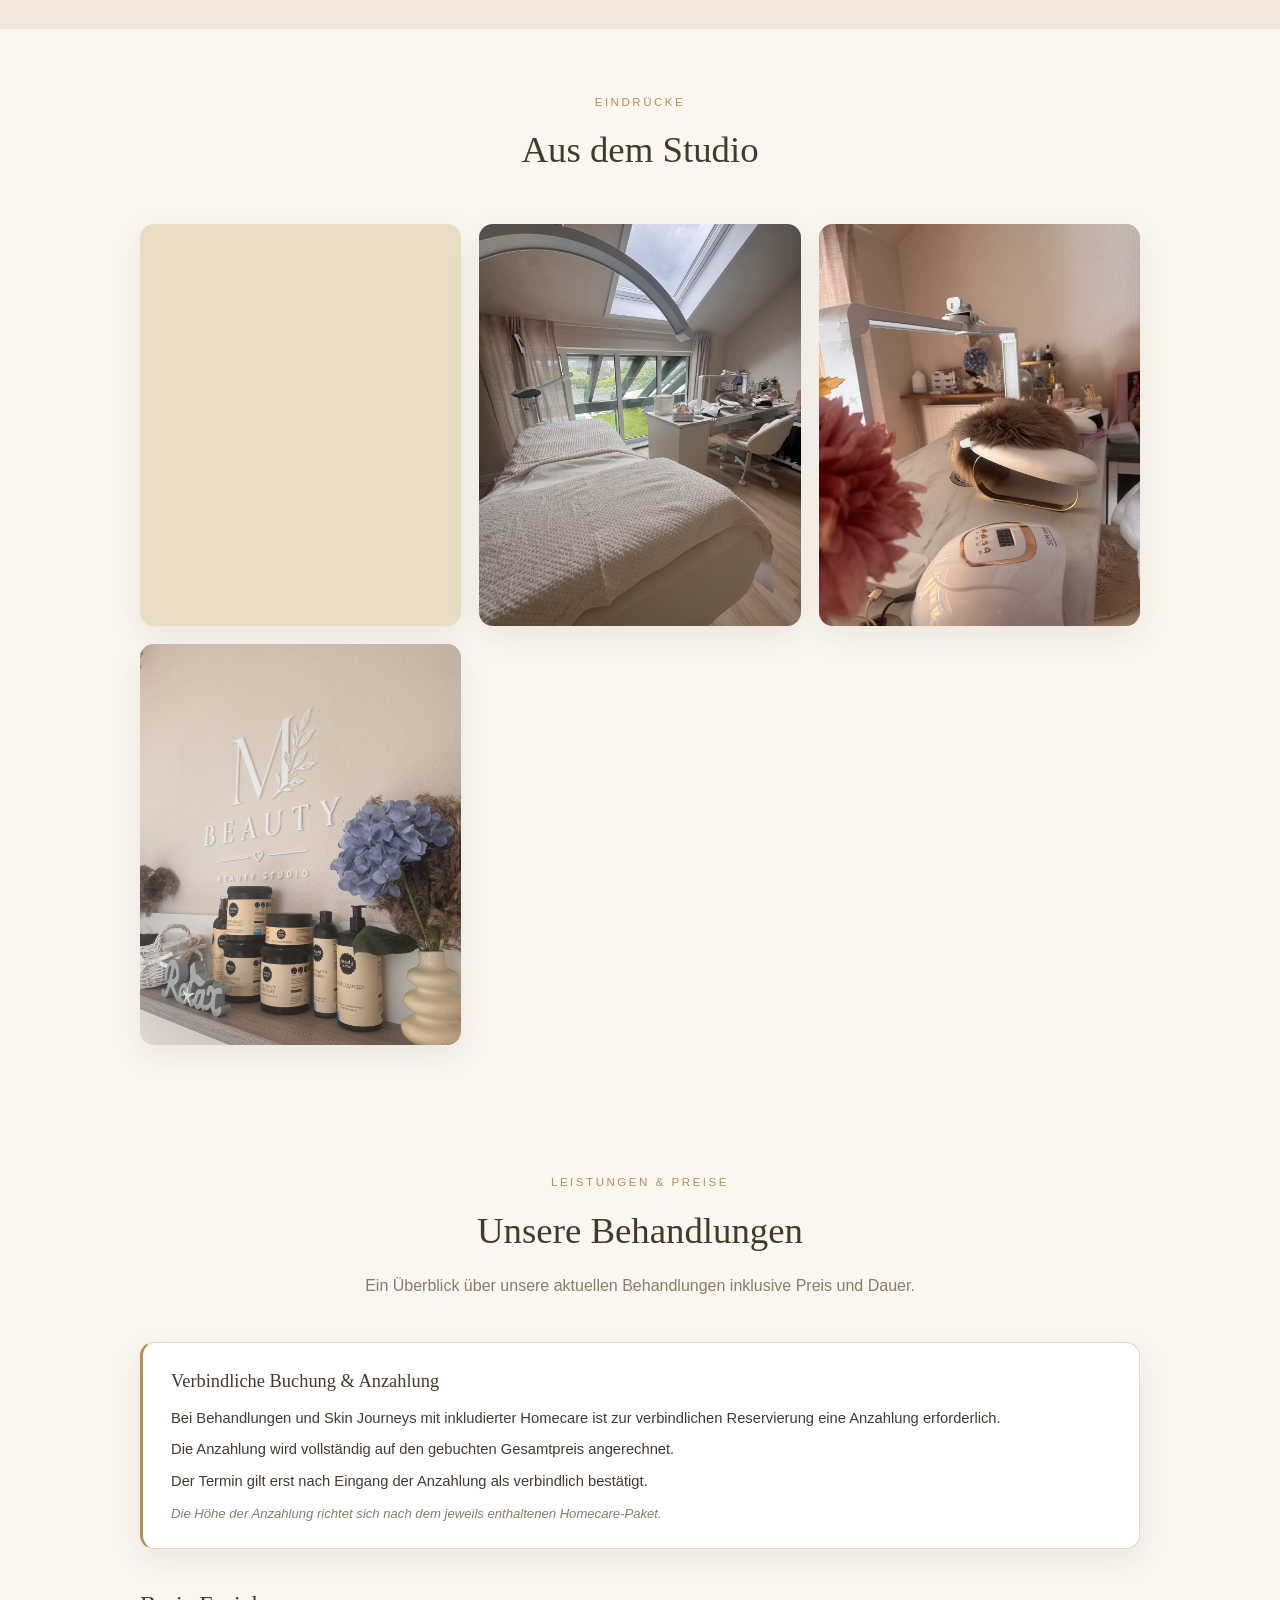
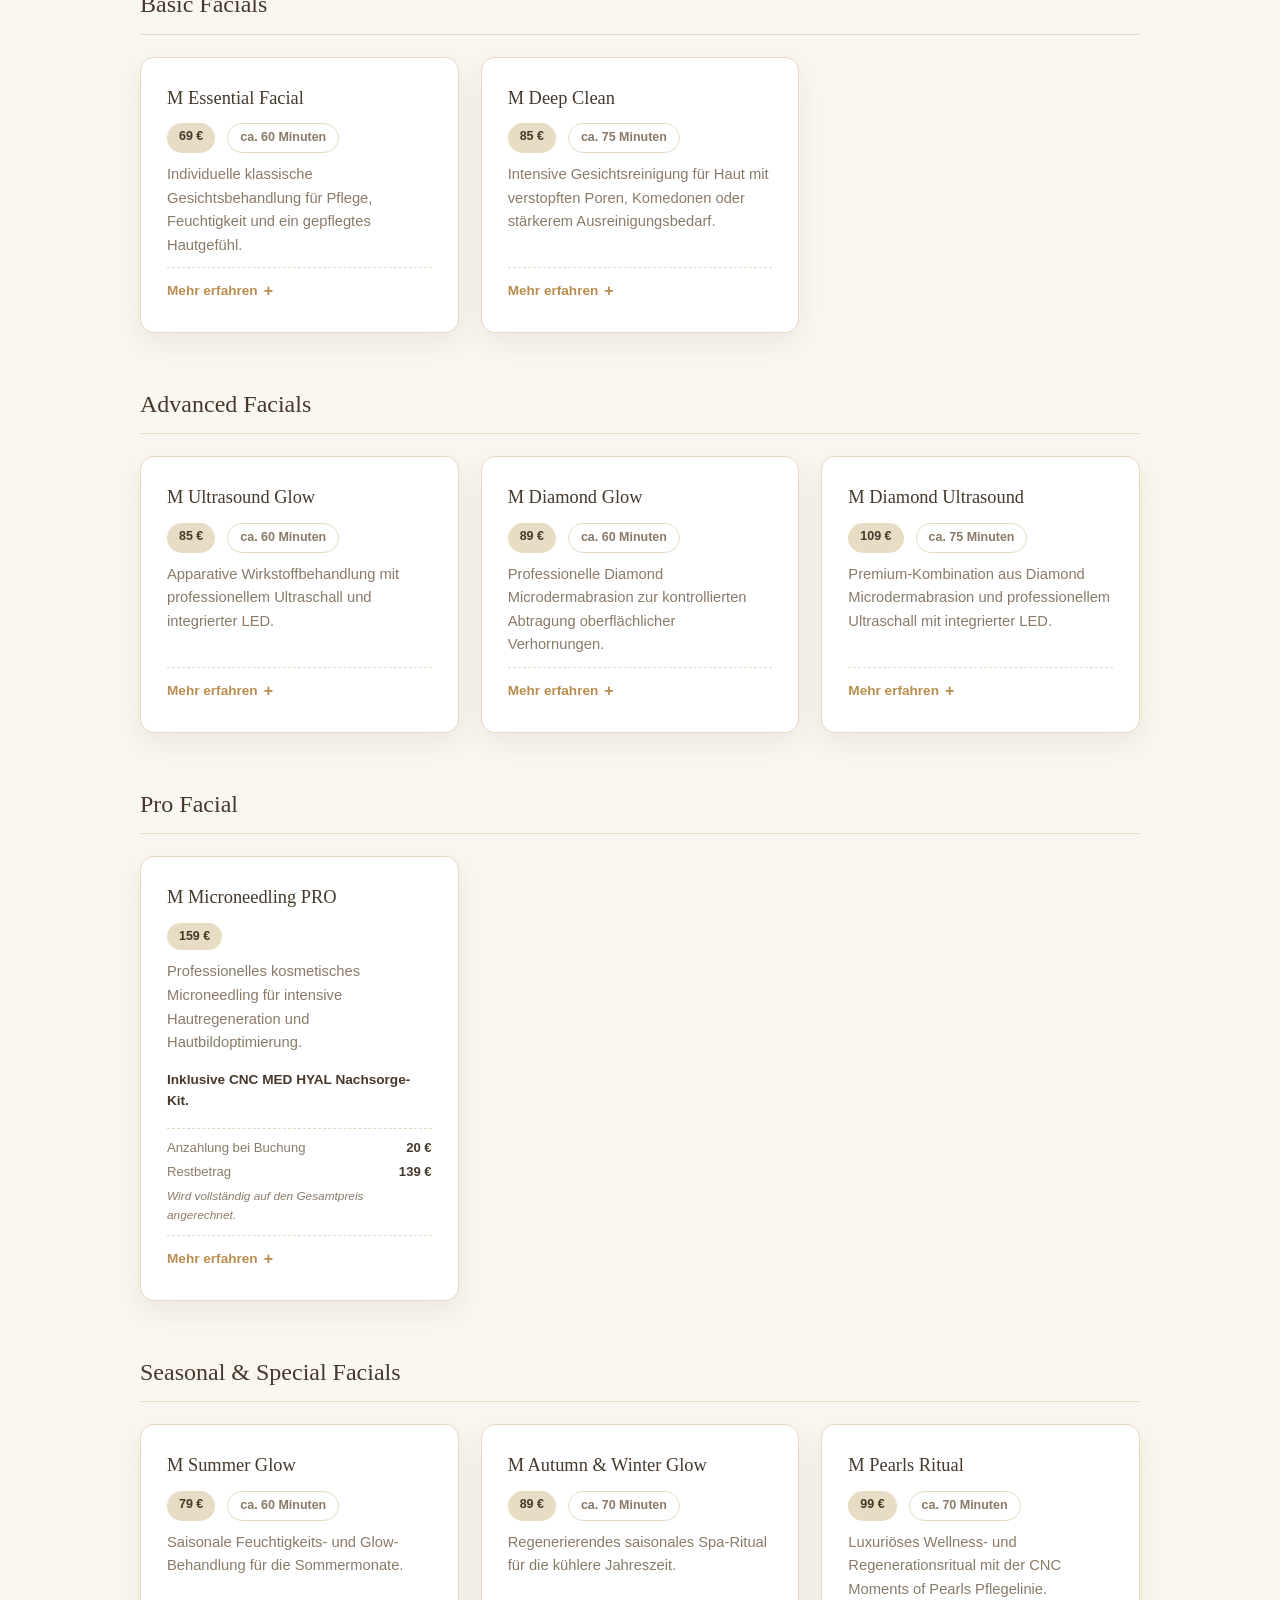
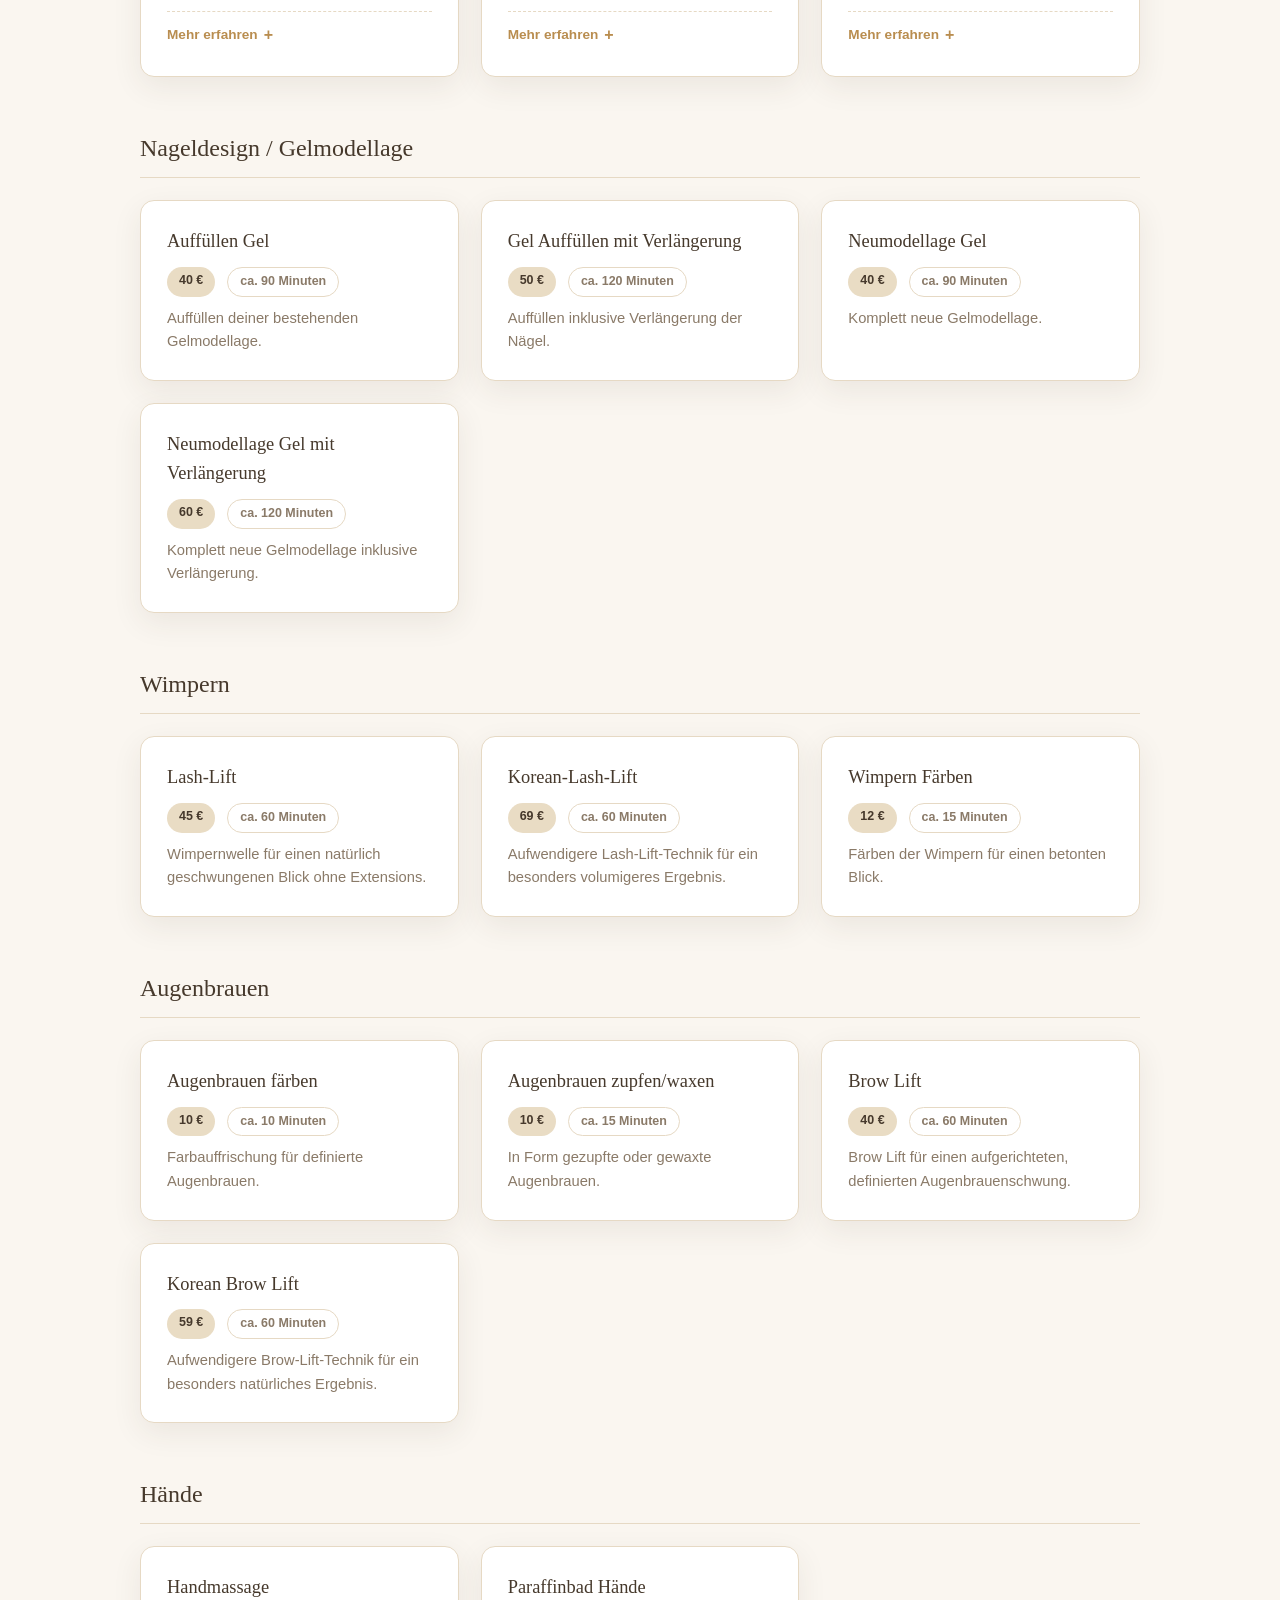
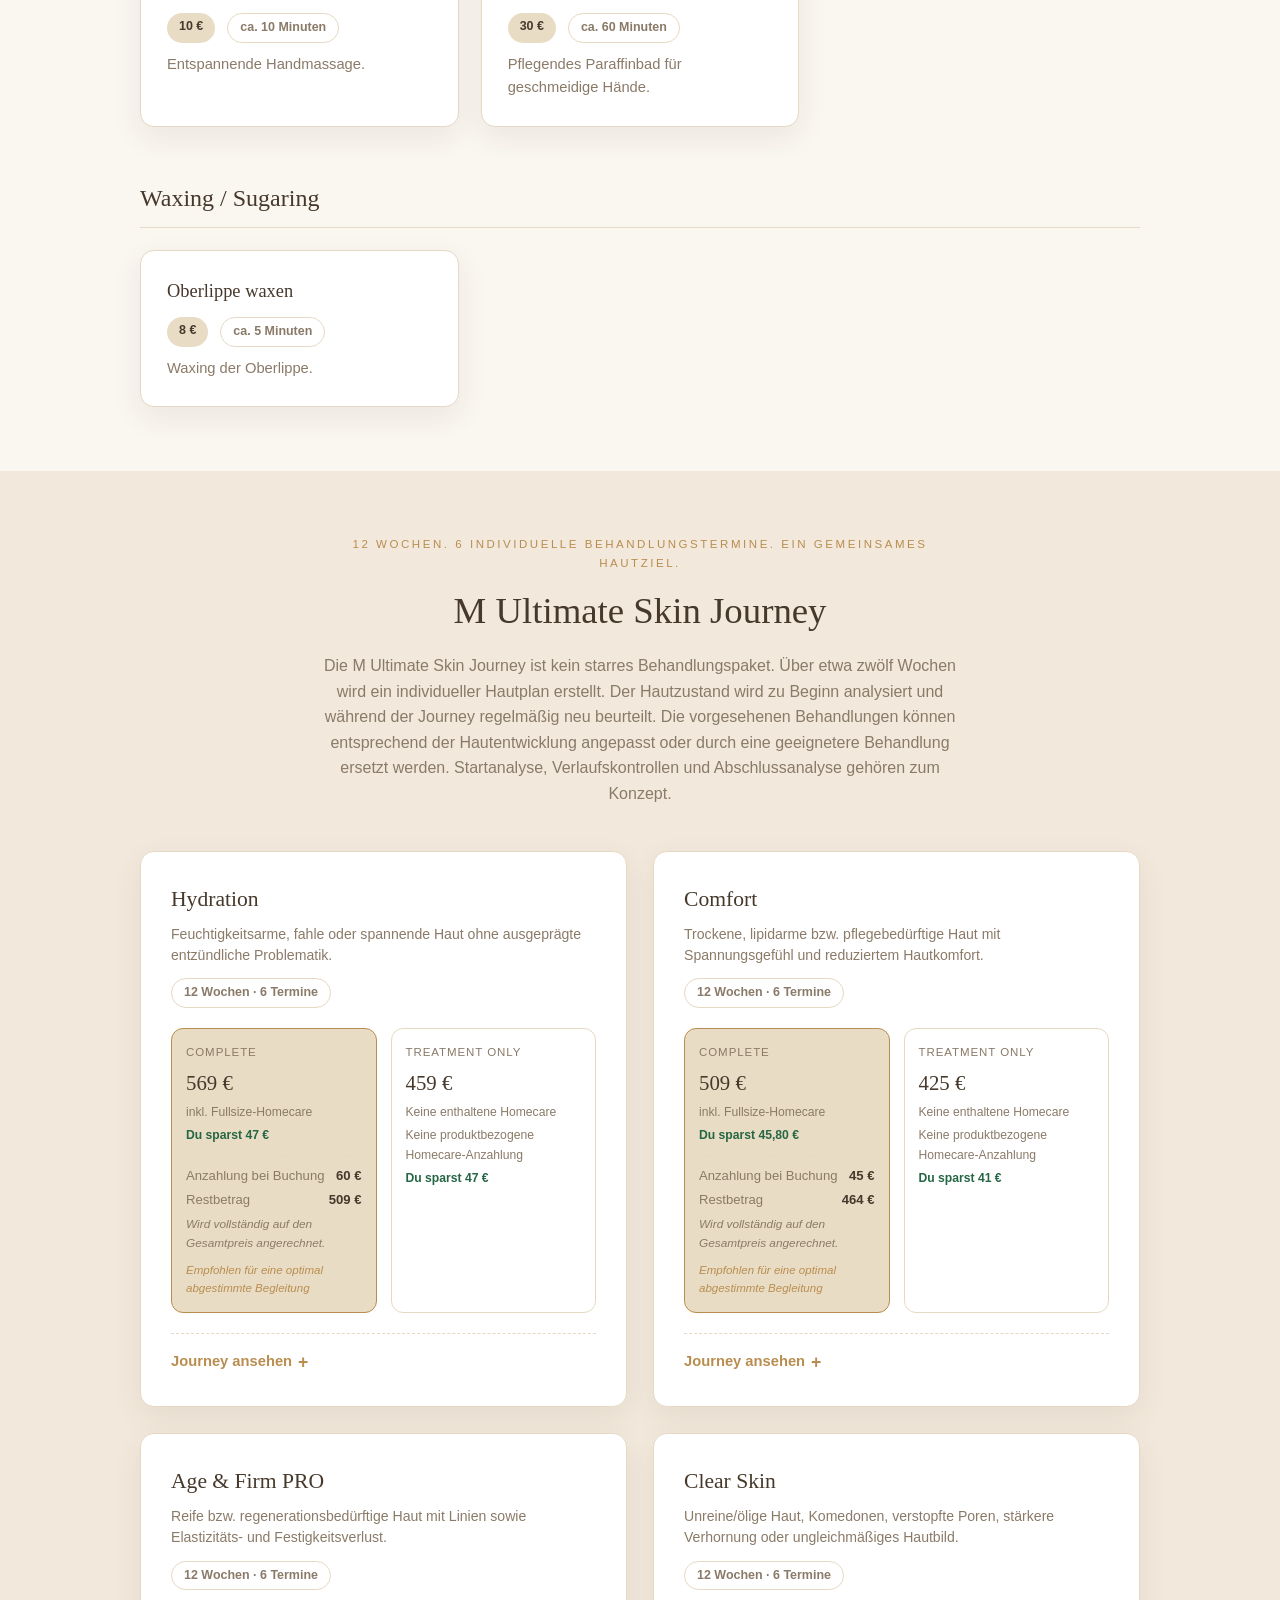
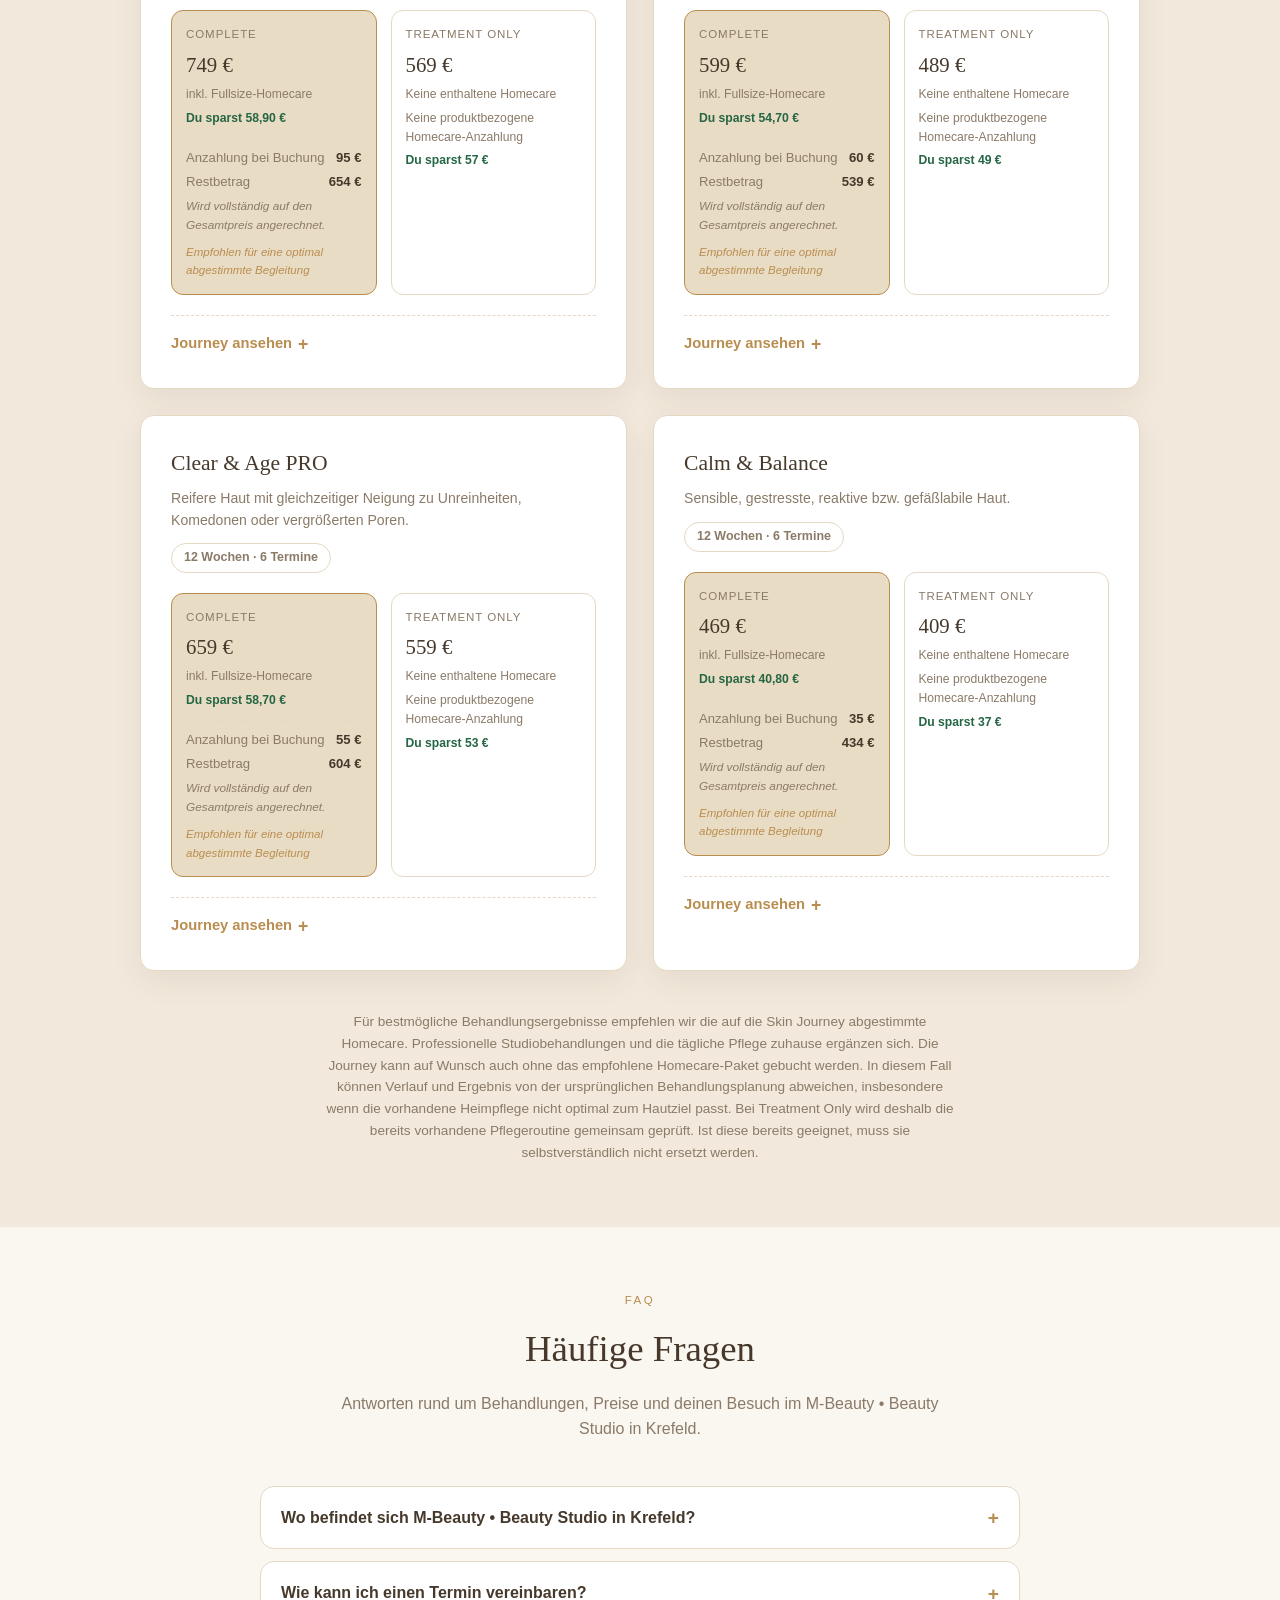
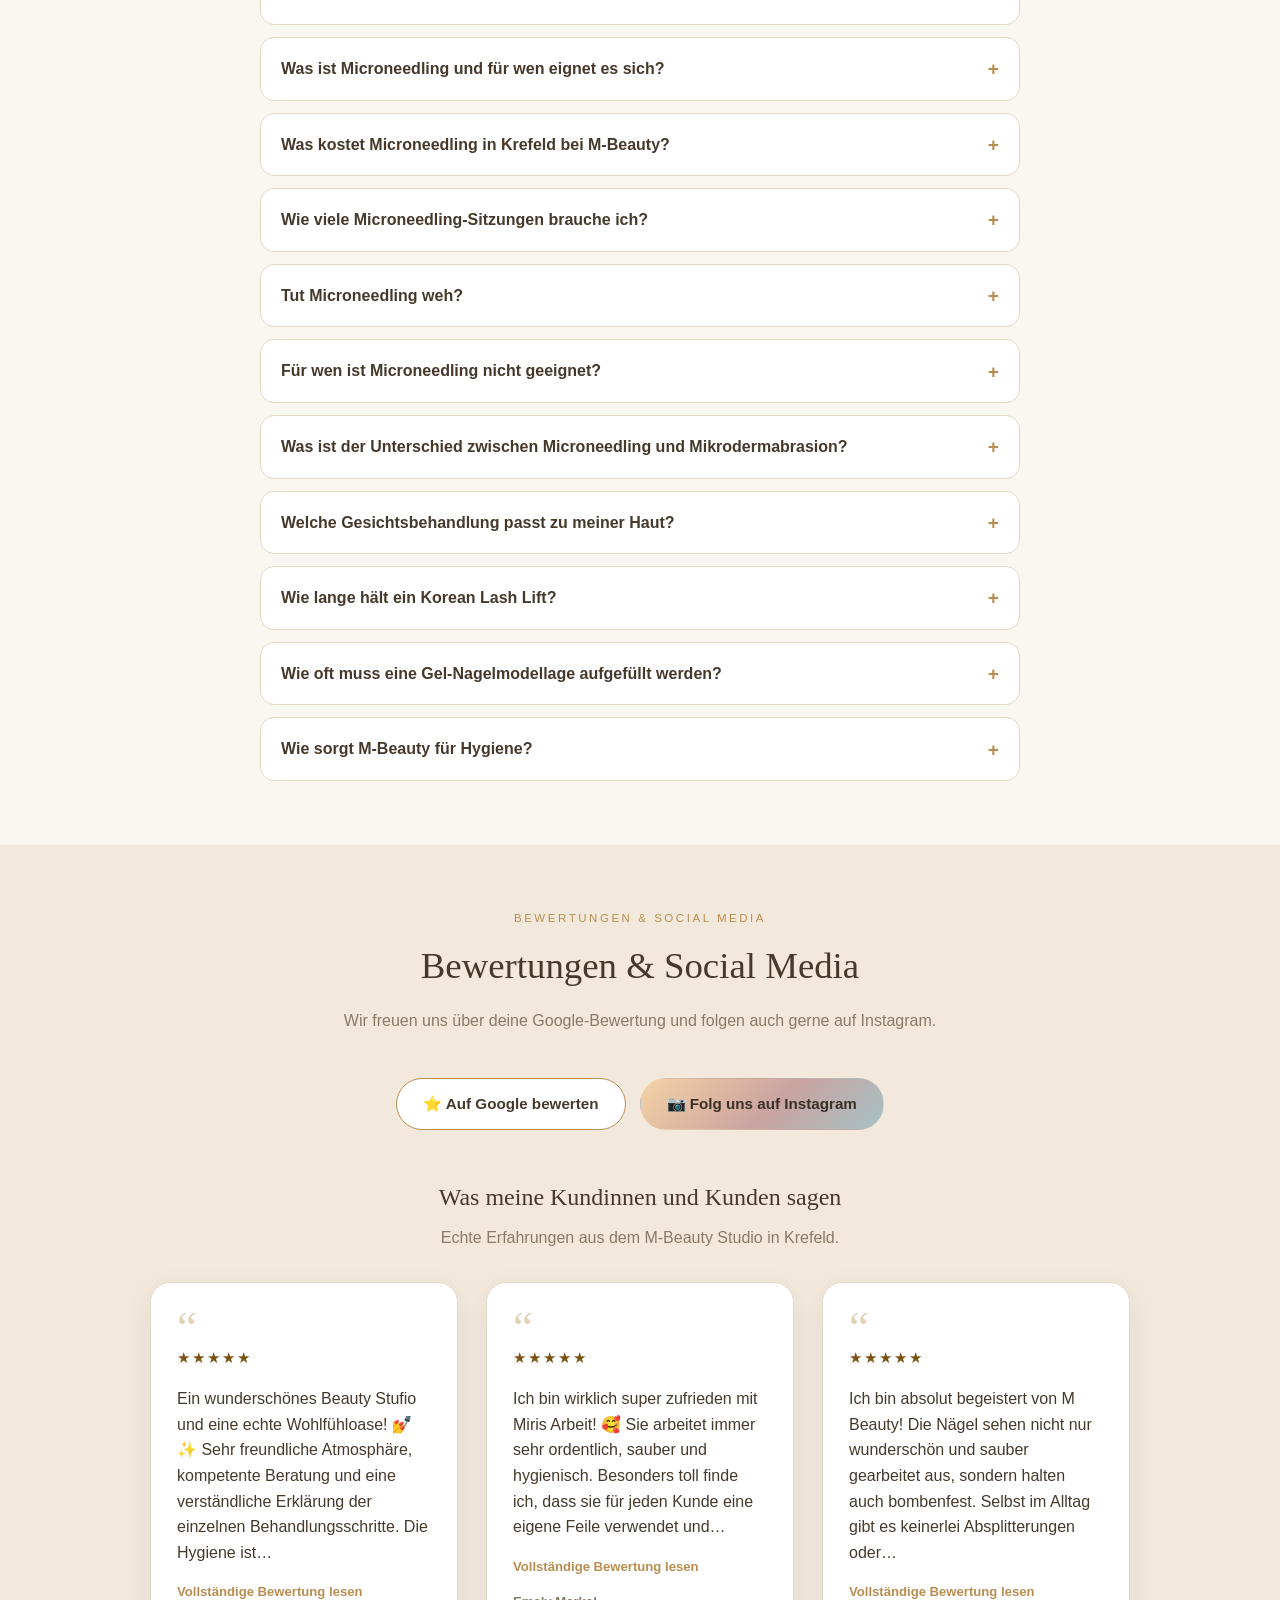
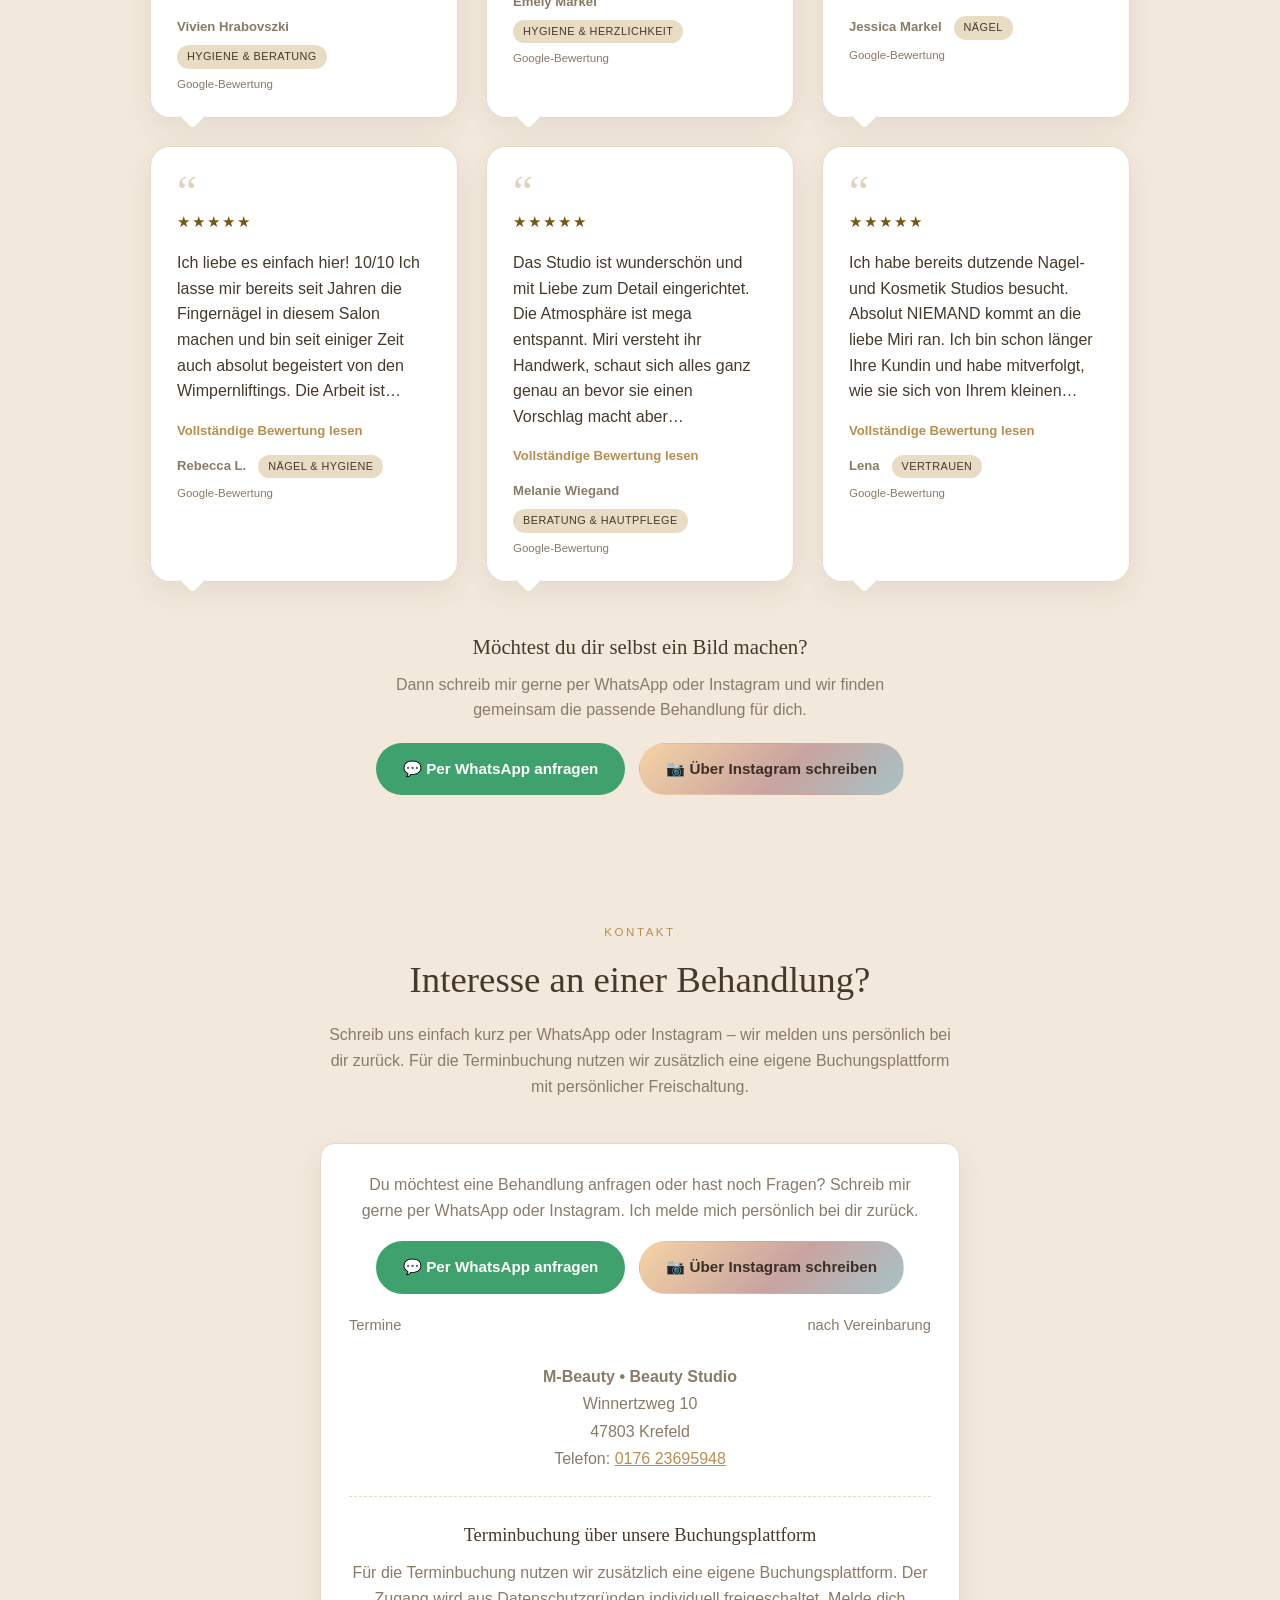
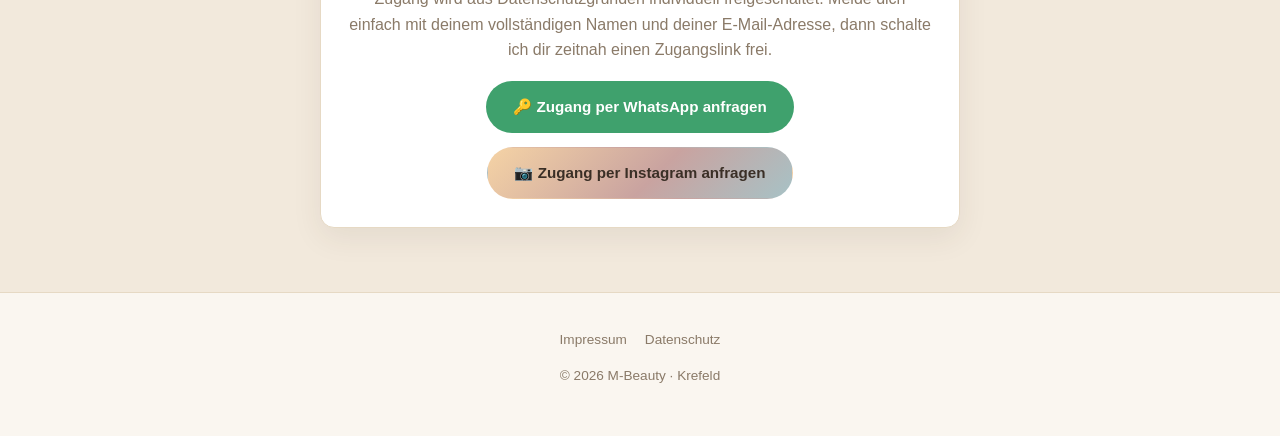
==== commit 3961fef0: "Redesign testimonials as speech bubbles with scroll animation Four new real Google reviews added (Vi" ====
--- a/website/index.html
+++ b/website/index.html
@@ -629,7 +629,35 @@
               >📷 Folg uns auf Instagram</a
             >
           </div>
+
+          <div
+            class="testimonials-subheader"
+            data-testimonials-subheader
+            hidden
+          >
+            <h3 data-testimonials-heading></h3>
+            <p data-testimonials-subheading></p>
+          </div>
           <div class="testimonial-grid" data-testimonials-grid></div>
+
+          <div class="testimonials-cta" data-testimonials-cta hidden>
+            <h3 data-testimonials-cta-heading></h3>
+            <p data-testimonials-cta-intro></p>
+            <div class="hero-actions">
+              <a class="btn btn-whatsapp" data-whatsapp-link href="#" hidden
+                >💬 Per WhatsApp anfragen</a
+              >
+              <a
+                class="btn btn-instagram"
+                data-instagram-link
+                href="#"
+                target="_blank"
+                rel="noopener"
+                hidden
+                >📷 Über Instagram schreiben</a
+              >
+            </div>
+          </div>
         </div>
       </section>
 
--- a/website/css/style.css
+++ b/website/css/style.css
@@ -21,6 +21,7 @@
   --color-seablue: #4f9b96; /* dezenter Akzent (z. B. Musik-Button aktiv) */
   --color-whatsapp: #3fa16d;
   --color-savings: #256644; /* Ersparnis-Hinweis, WCAG-geprüft auf allen Kartenhintergründen */
+  --color-star: #7a5410; /* Bewertungssterne, WCAG-geprüft auf allen Kartenhintergründen */
   --font-heading:
     Georgia, "Iowan Old Style", "Palatino Linotype", "Times New Roman", serif;
   --font-body:
@@ -1165,7 +1166,7 @@
 /* ---------- Scroll-reveal animation ---------- */
 .reveal {
   opacity: 0;
-  transform: translateY(18px);
+  transform: translateY(18px) scale(0.97);
   transition:
     opacity 0.7s ease,
     transform 0.7s ease;
@@ -1173,7 +1174,7 @@
 
 .reveal.is-visible {
   opacity: 1;
-  transform: translateY(0);
+  transform: translateY(0) scale(1);
 }
 
 @media (prefers-reduced-motion: reduce) {
@@ -1261,6 +1262,7 @@
     --color-accent: #d8b077;
     --color-accent-soft: #4a3a26;
     --color-savings: #6fcf9a;
+    --color-star: #eec878;
   }
 
   .site-header {
@@ -1337,34 +1339,127 @@
 }
 
 /* ---------- Testimonials (Bewertungen) ---------- */
+.testimonials-subheader {
+  text-align: center;
+  max-width: 640px;
+  margin: 48px auto 0;
+}
+
+.testimonials-subheader h3 {
+  font-family: var(--font-heading);
+  font-weight: 500;
+  font-size: 1.5rem;
+  margin: 0 0 8px;
+  color: var(--color-text);
+}
+
+.testimonials-subheader p {
+  color: var(--color-text-muted);
+  margin: 0;
+}
+
 .testimonial-grid {
   display: grid;
   grid-template-columns: repeat(auto-fill, minmax(280px, 1fr));
-  gap: 20px;
-  max-width: 900px;
-  margin: 40px auto 0;
-}
-
+  gap: 28px;
+  max-width: 980px;
+  margin: 32px auto 0;
+}
+
+/* Sprechblasen-Karte: abgerundet, weicher Schatten, dezenter Zipfel */
 .testimonial-card {
+  position: relative;
   background: var(--color-card);
   border: 1px solid var(--color-border);
-  border-radius: var(--radius);
-  padding: 24px;
+  border-radius: 20px;
+  padding: 28px 26px 24px;
   box-shadow: var(--shadow);
   text-align: left;
+  transition:
+    transform 0.25s ease,
+    box-shadow 0.25s ease;
+}
+
+.testimonial-card::after {
+  content: "";
+  position: absolute;
+  left: 32px;
+  bottom: -9px;
+  width: 18px;
+  height: 18px;
+  background: var(--color-card);
+  border-right: 1px solid var(--color-border);
+  border-bottom: 1px solid var(--color-border);
+  border-radius: 0 0 4px 0;
+  transform: rotate(45deg);
+}
+
+@media (hover: hover) {
+  .testimonial-card:hover {
+    transform: translateY(-4px);
+    box-shadow: 0 16px 34px rgba(70, 57, 44, 0.14);
+  }
+}
+
+.testimonial-quote-icon {
+  font-family: var(--font-heading);
+  font-size: 2.8rem;
+  line-height: 1;
+  color: var(--color-accent);
+  opacity: 0.4;
+  margin: -6px 0 -4px;
 }
 
 .testimonial-stars {
-  color: var(--color-text);
+  color: var(--color-star);
   letter-spacing: 2px;
   margin-bottom: 10px;
-}
-
-.testimonial-text {
-  color: var(--color-text);
+  font-size: 0.95rem;
+}
+
+.testimonial-text,
+.testimonial-text-full {
+  color: var(--color-text);
+}
+
+.testimonial-text p,
+.testimonial-text-full p {
   font-size: 0.92rem;
-  line-height: 1.6;
+  line-height: 1.65;
+  margin: 0 0 12px;
+}
+
+.testimonial-text p:last-child,
+.testimonial-text-full p:last-child {
+  margin-bottom: 0;
+}
+
+.testimonial-details {
   margin: 0 0 14px;
+}
+
+.testimonial-details summary {
+  cursor: pointer;
+  list-style: none;
+  color: var(--color-accent);
+  font-weight: 600;
+  font-size: 0.82rem;
+}
+
+.testimonial-details summary::-webkit-details-marker {
+  display: none;
+}
+
+.testimonial-details .testimonial-text-full {
+  margin-top: 12px;
+}
+
+.testimonial-footer {
+  display: flex;
+  align-items: baseline;
+  flex-wrap: wrap;
+  gap: 8px 12px;
+  margin-bottom: 6px;
 }
 
 .testimonial-author {
@@ -1373,3 +1468,43 @@
   font-weight: 600;
   margin: 0;
 }
+
+.testimonial-badge {
+  font-size: 0.68rem;
+  letter-spacing: 0.04em;
+  text-transform: uppercase;
+  color: var(--color-text);
+  background: var(--color-accent-soft);
+  border-radius: 999px;
+  padding: 3px 10px;
+}
+
+.testimonial-source {
+  display: block;
+  font-size: 0.72rem;
+  color: var(--color-text-muted);
+}
+
+/* ---------- Testimonials CTA ---------- */
+.testimonials-cta {
+  text-align: center;
+  max-width: 560px;
+  margin: 48px auto 0;
+}
+
+.testimonials-cta h3 {
+  font-family: var(--font-heading);
+  font-weight: 500;
+  font-size: 1.3rem;
+  margin: 0 0 8px;
+  color: var(--color-text);
+}
+
+.testimonials-cta p {
+  color: var(--color-text-muted);
+  margin: 0 0 20px;
+}
+
+.testimonials-cta .hero-actions {
+  justify-content: center;
+}
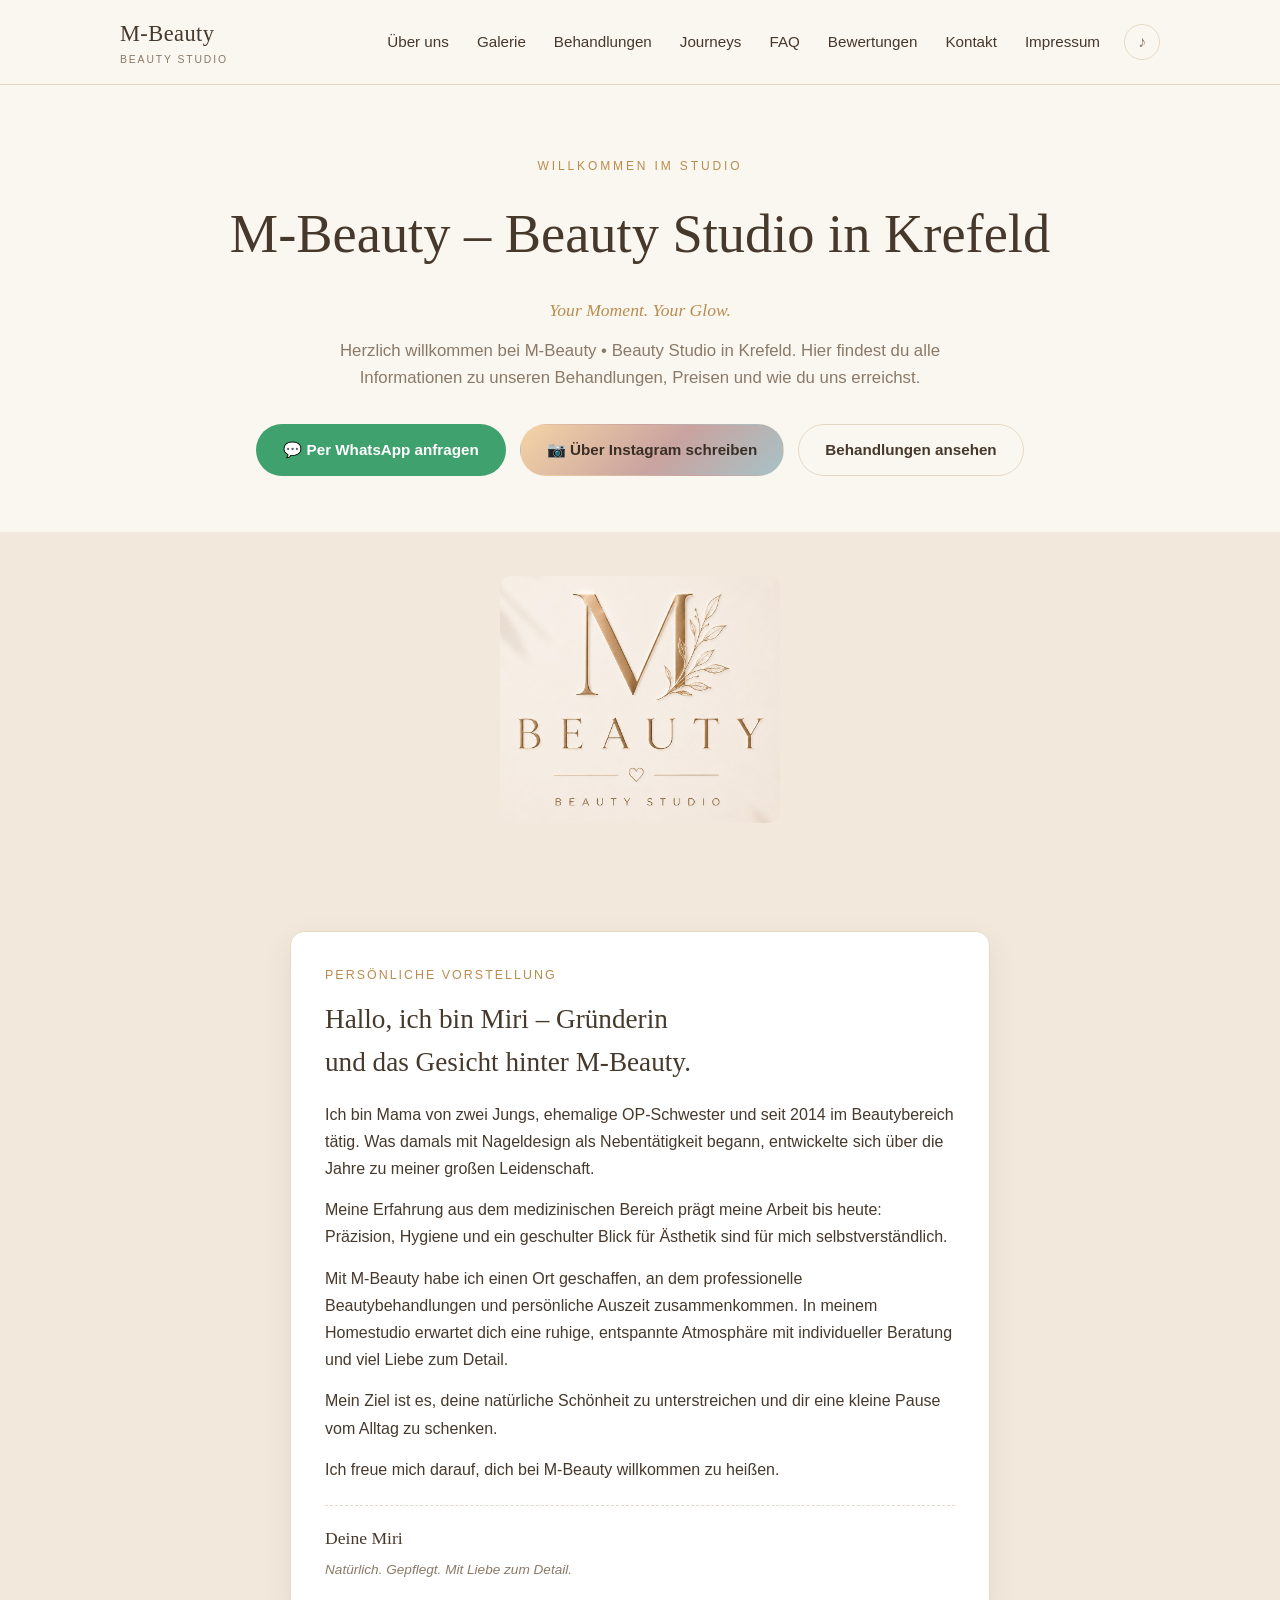
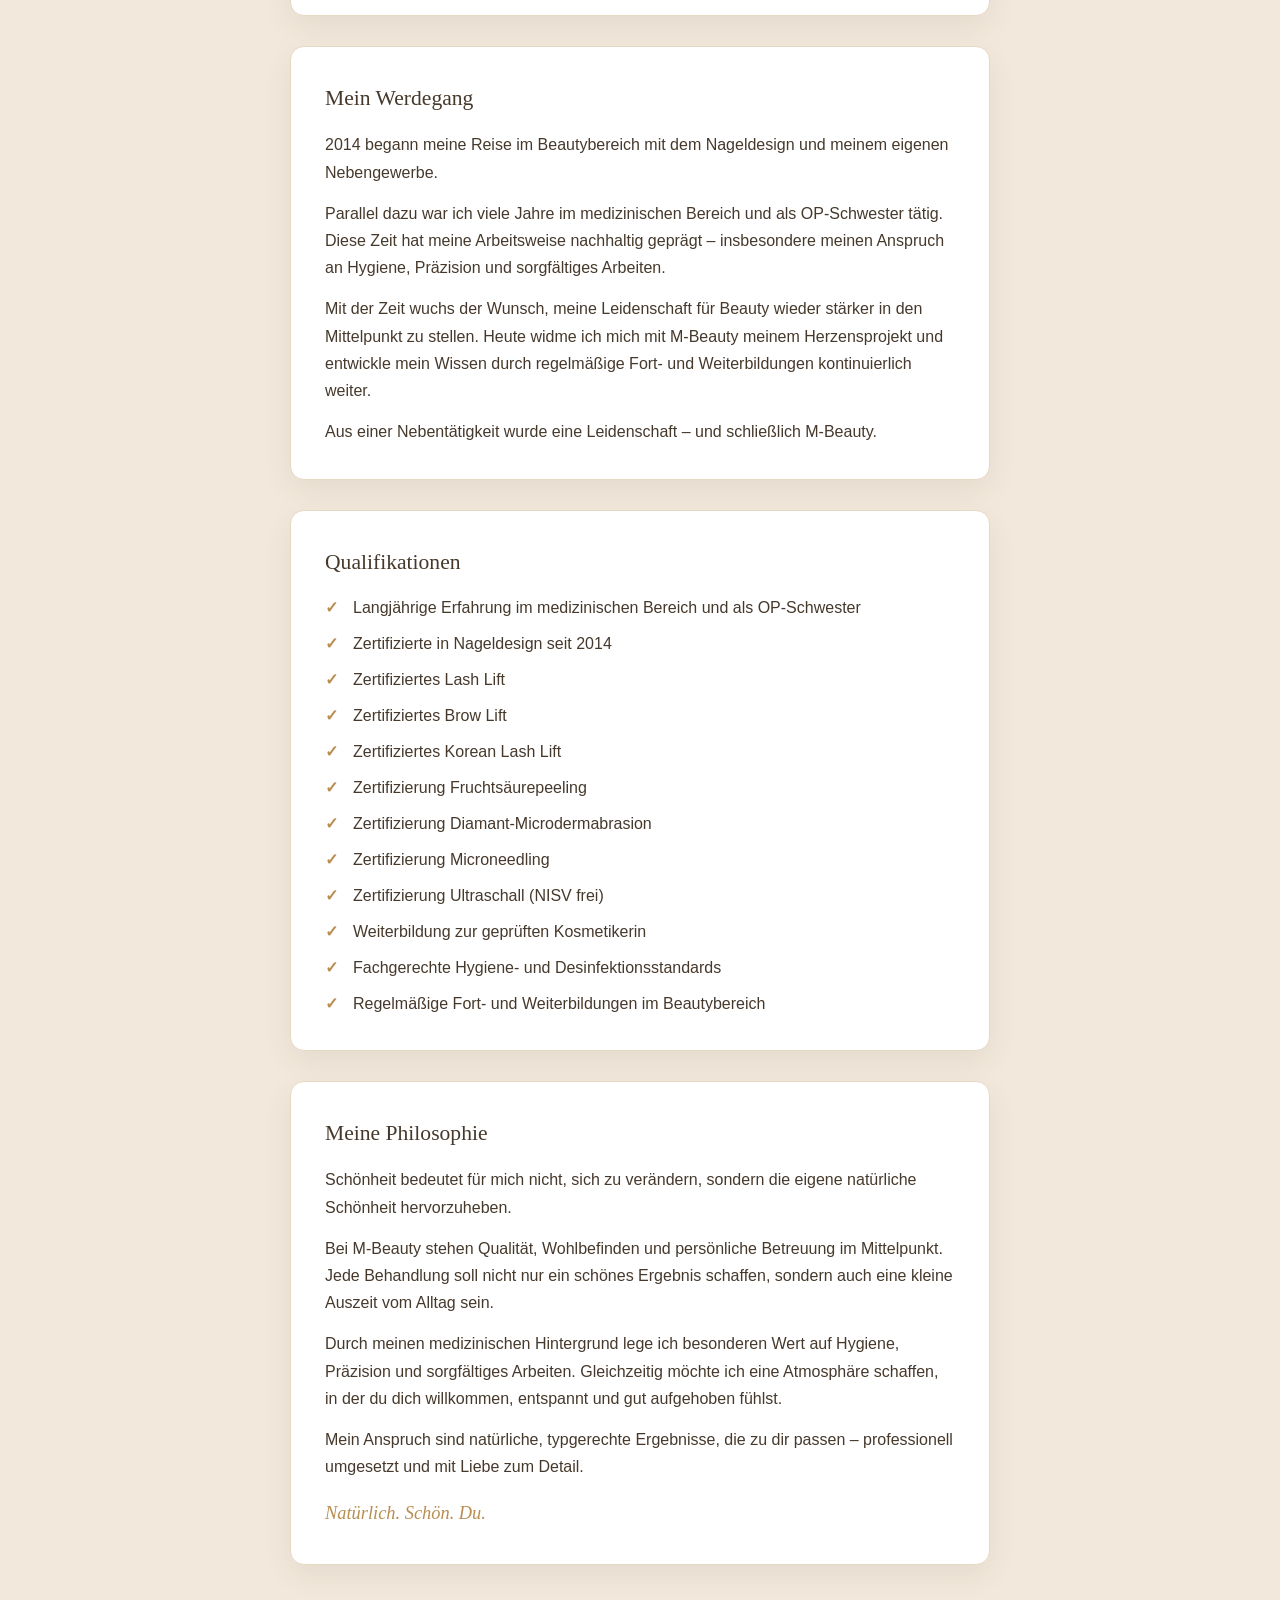
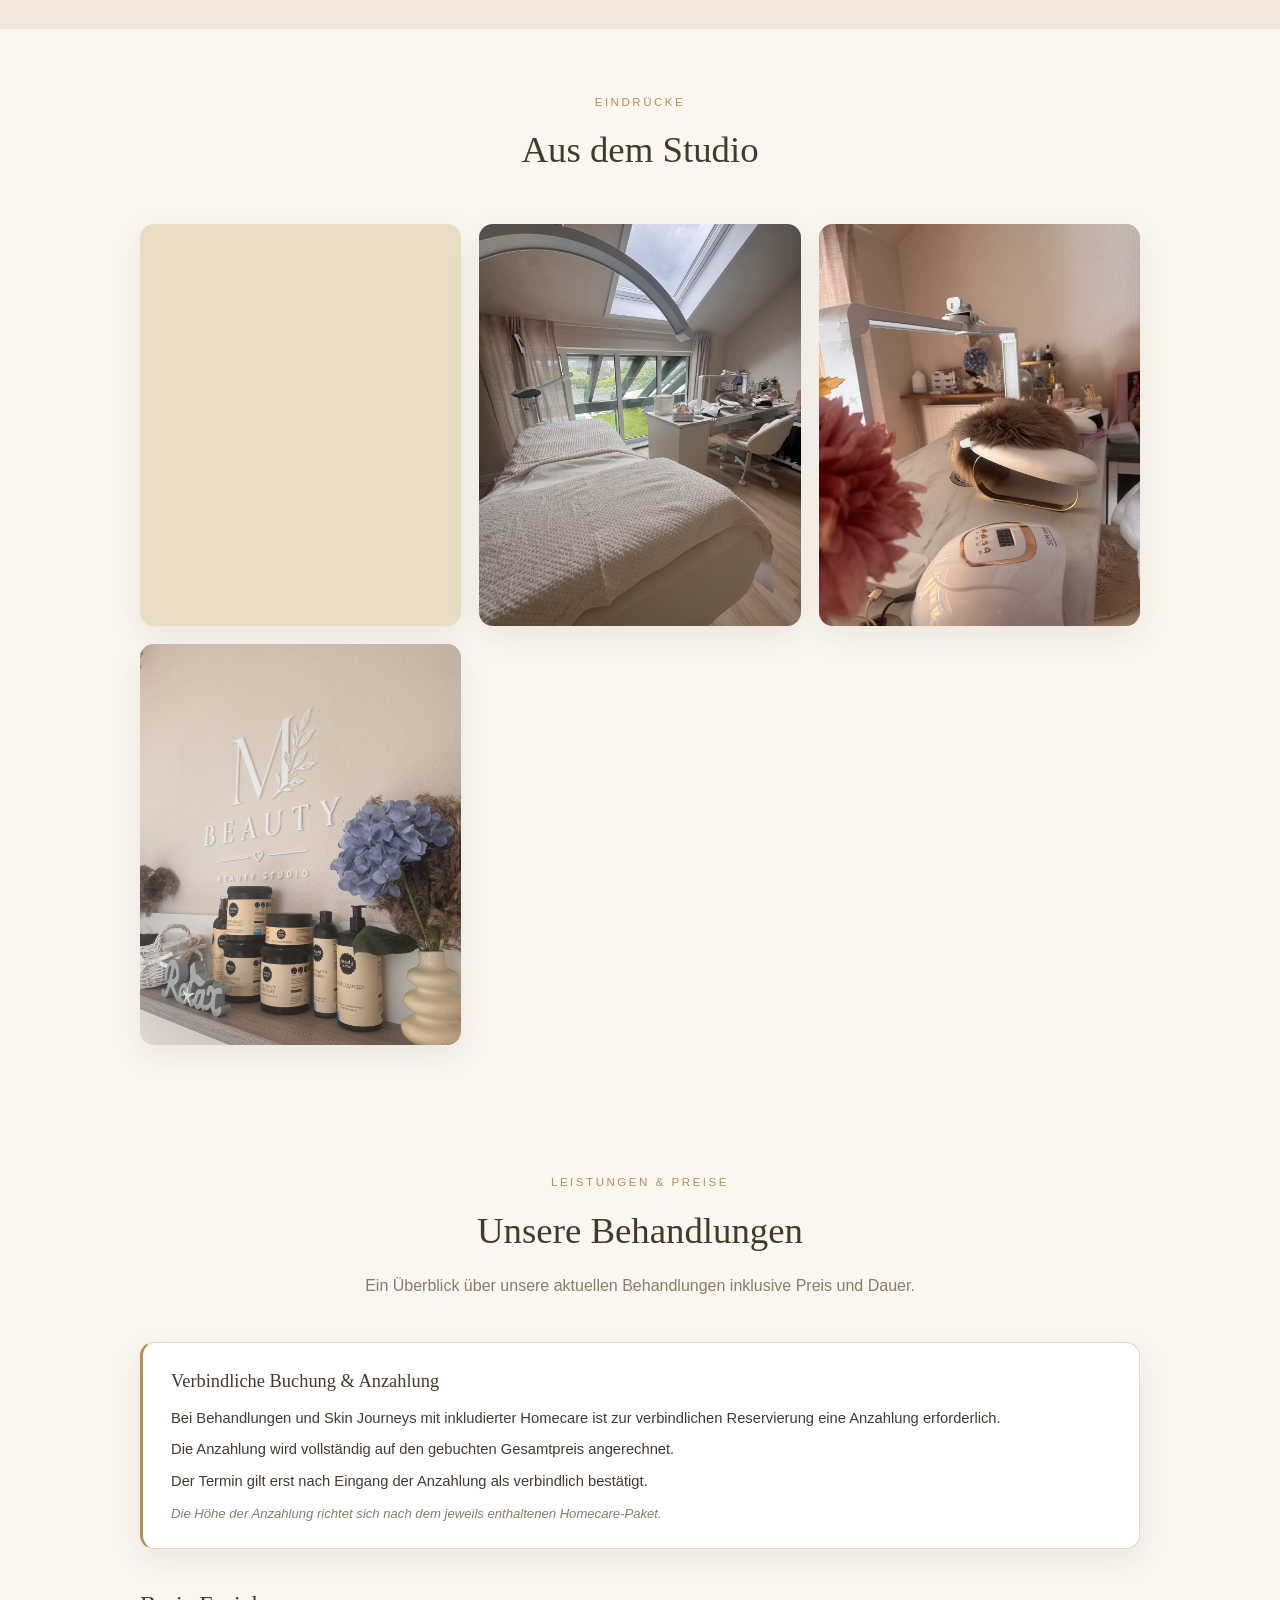
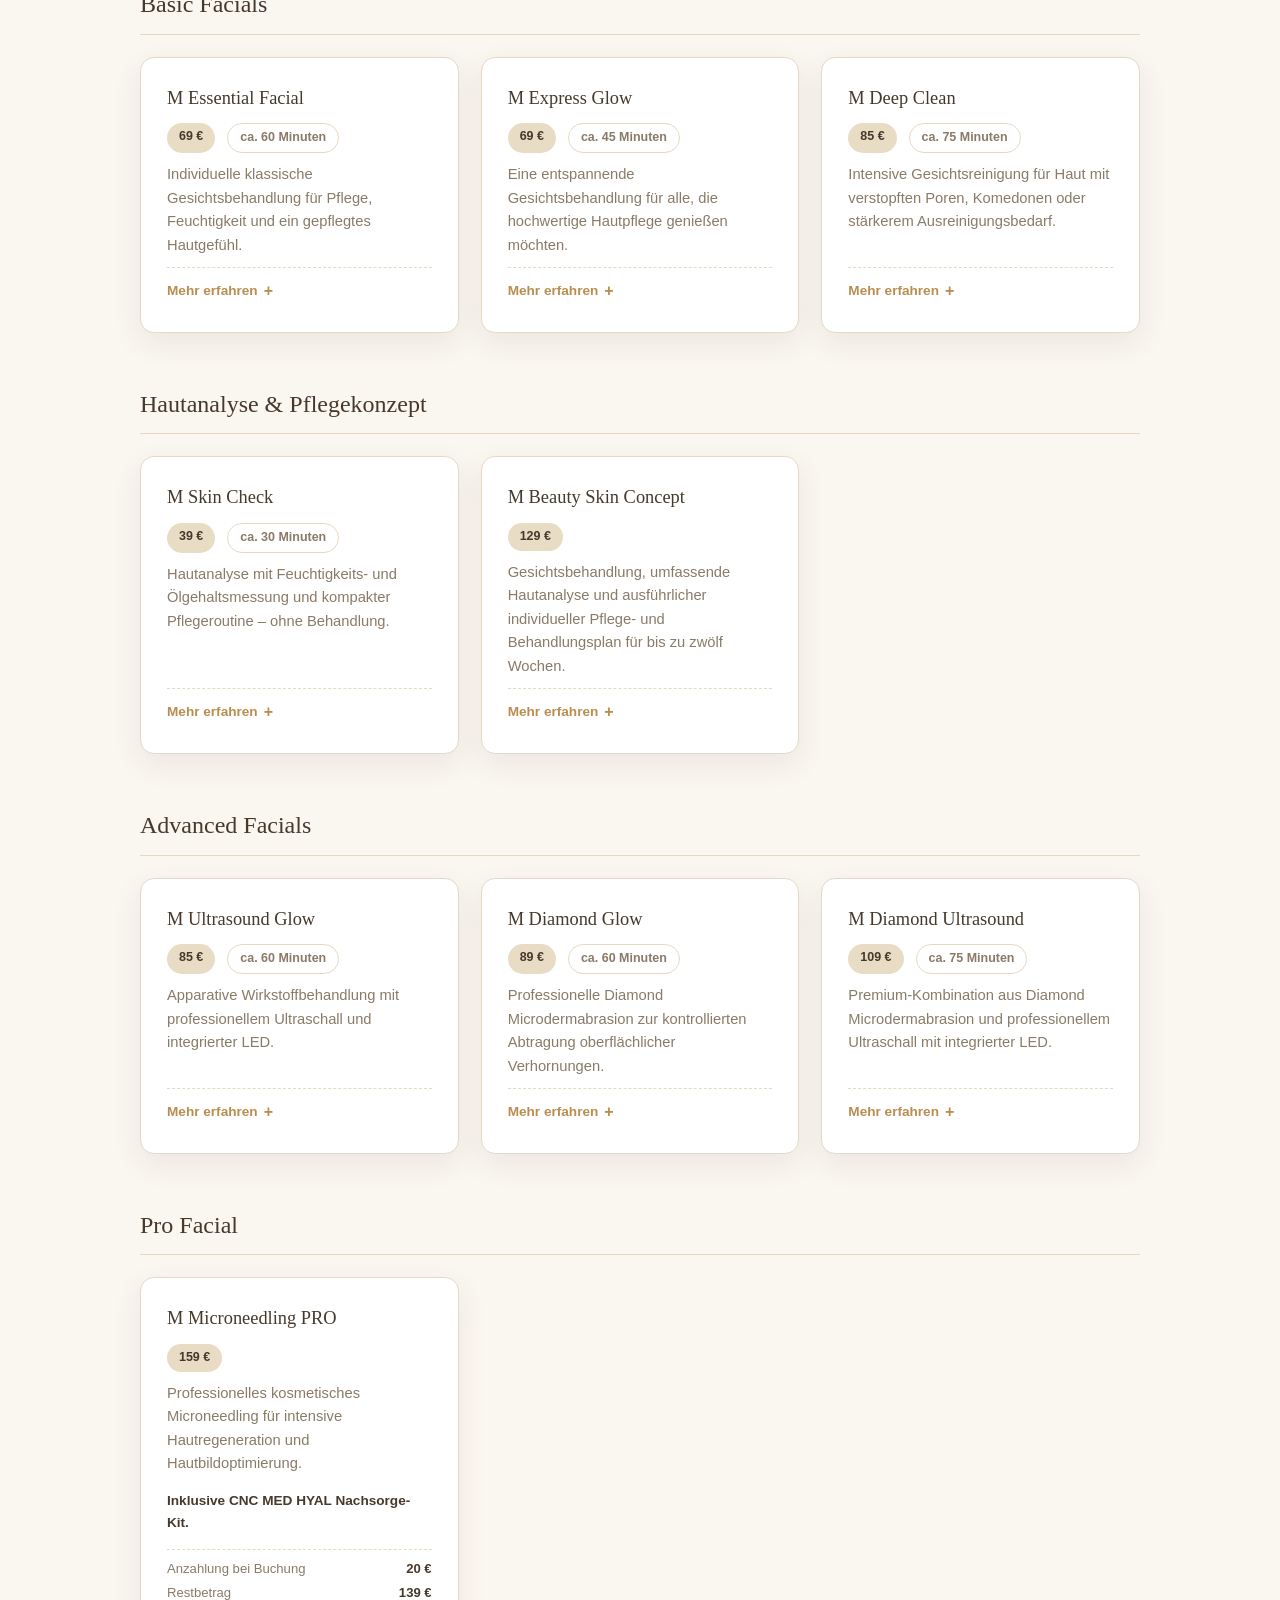
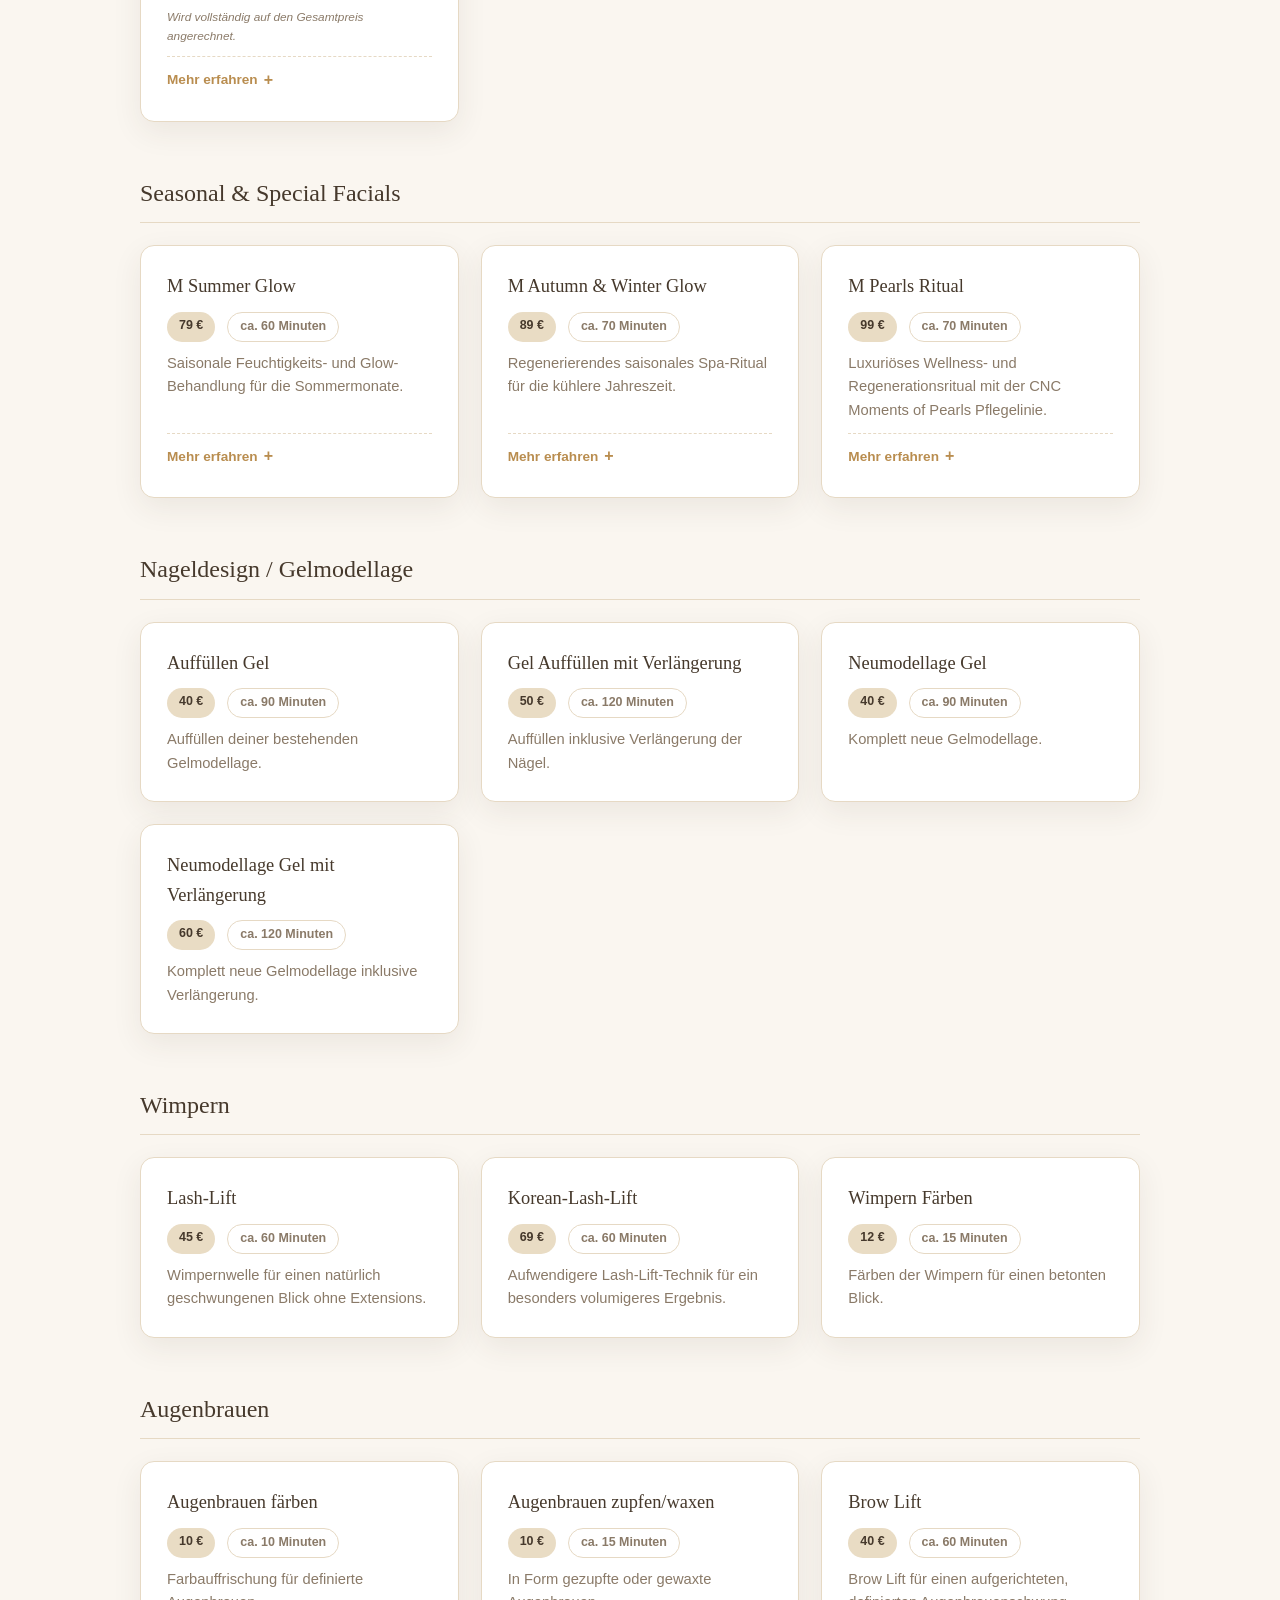
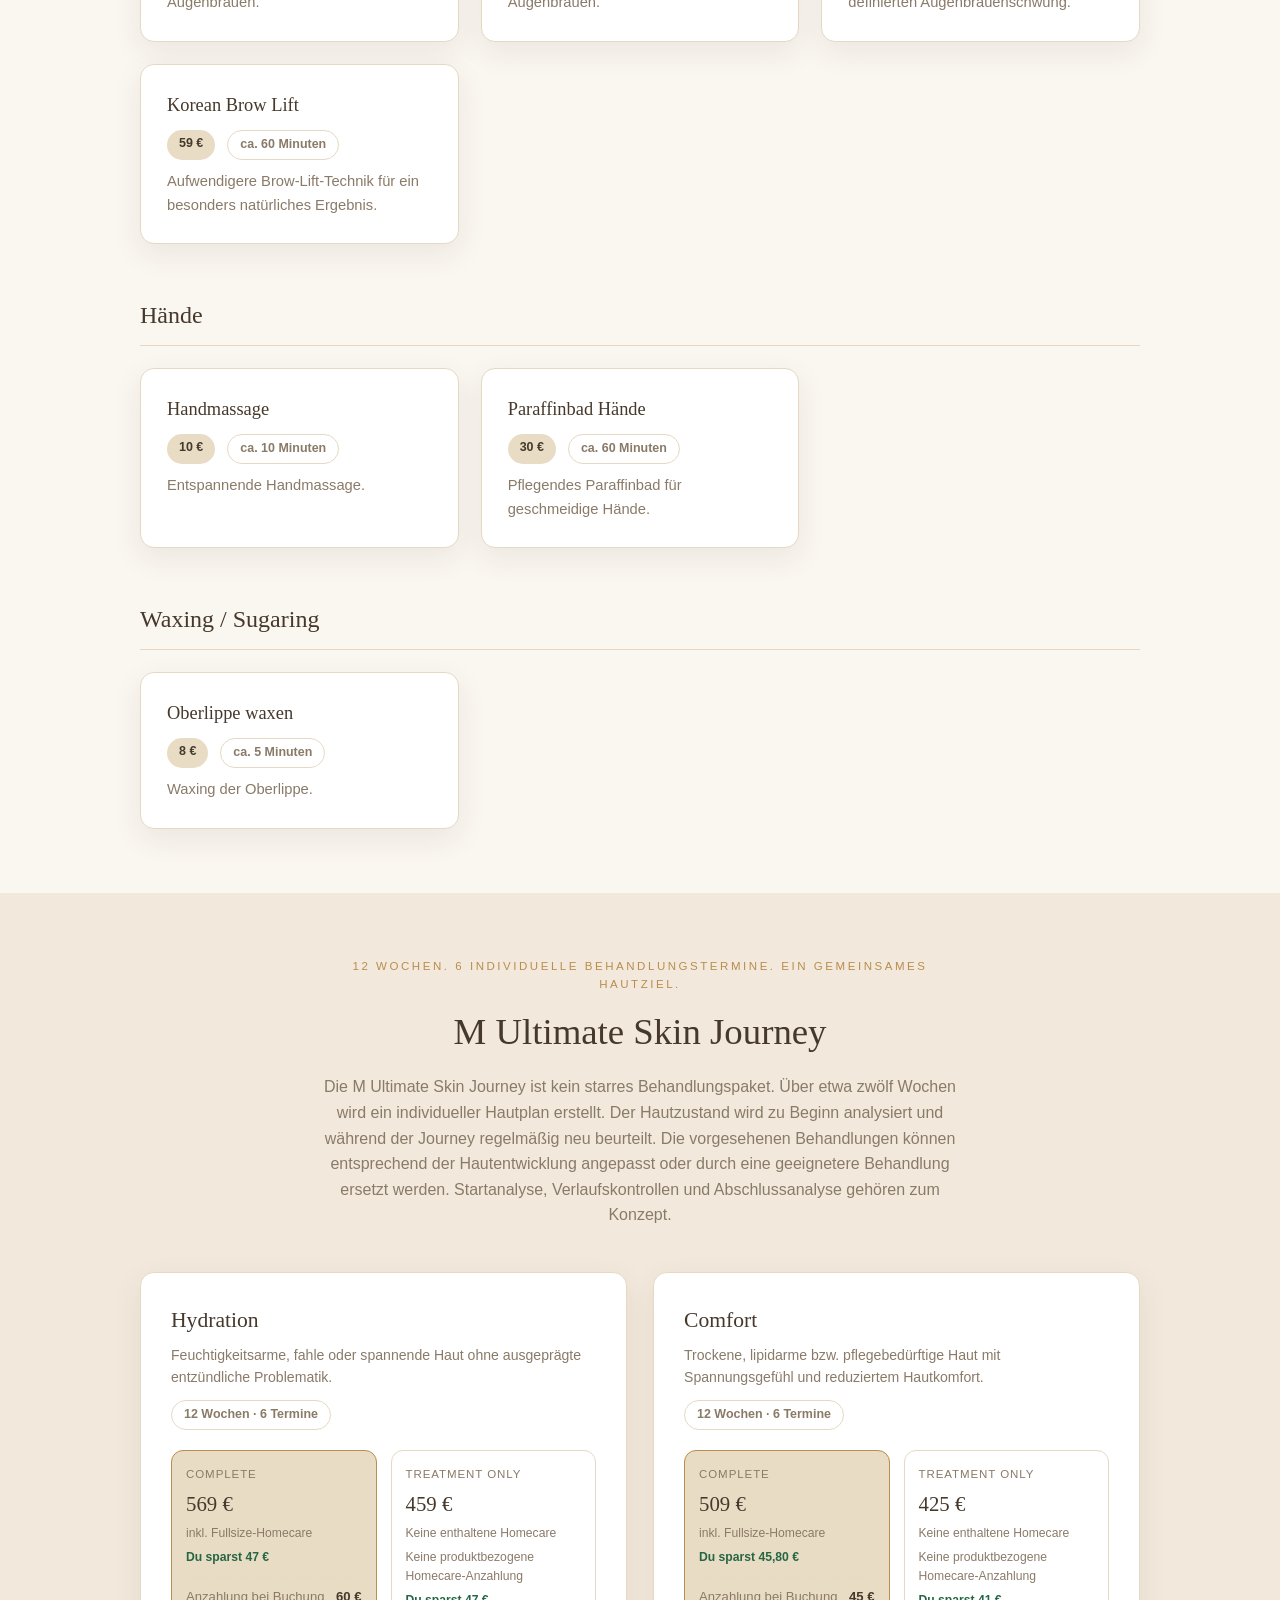
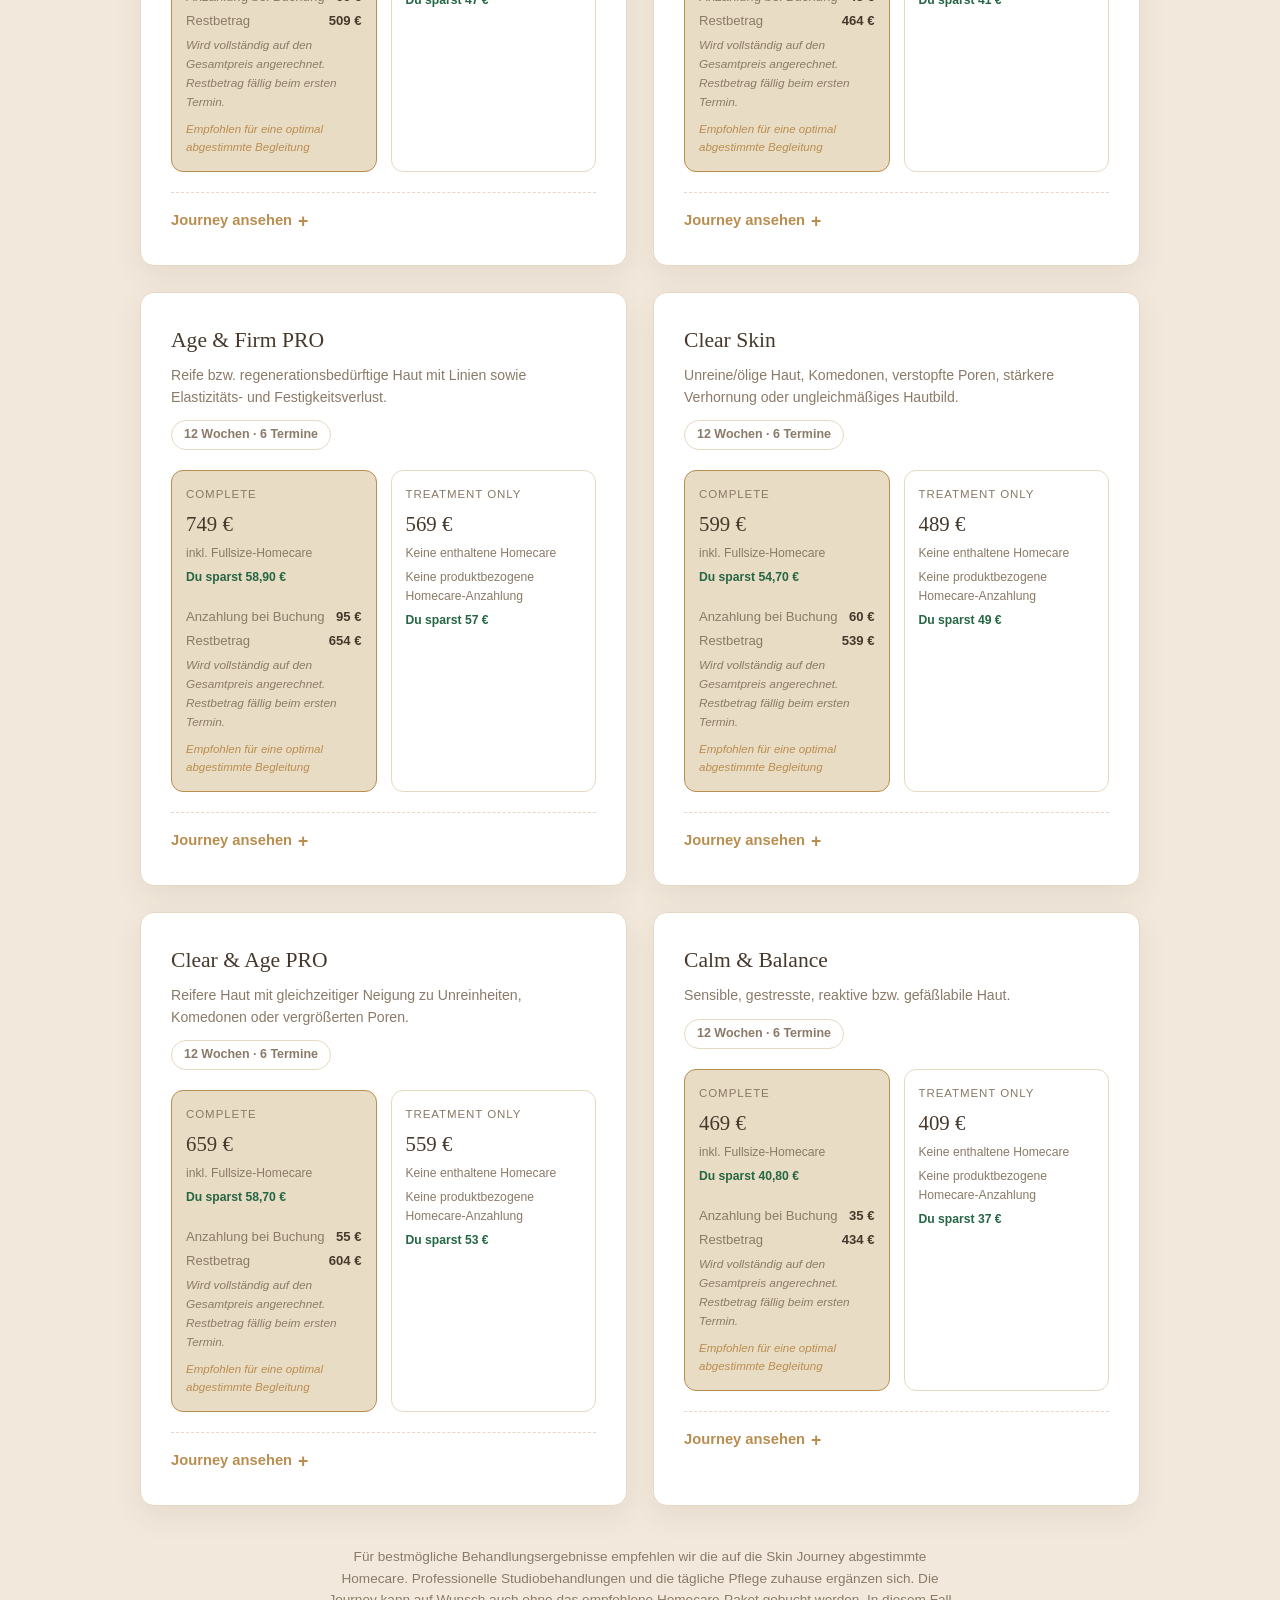
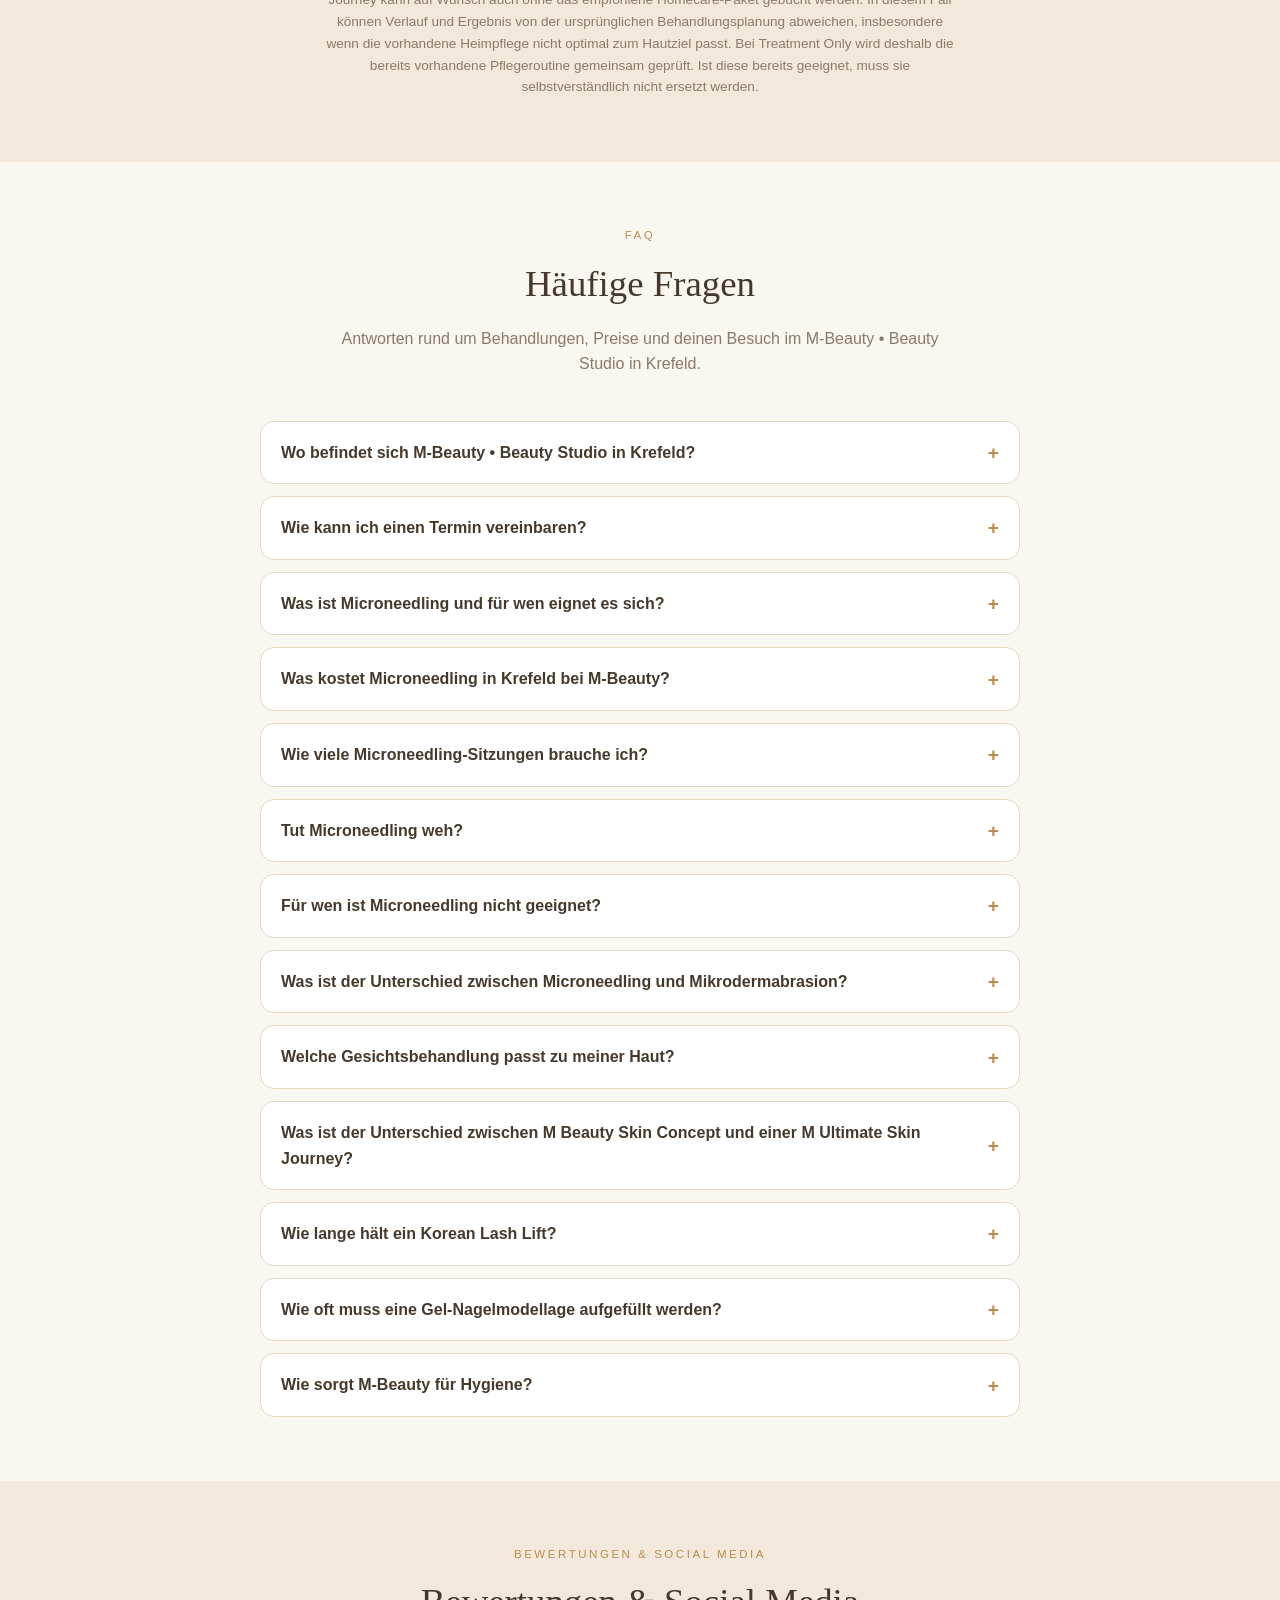
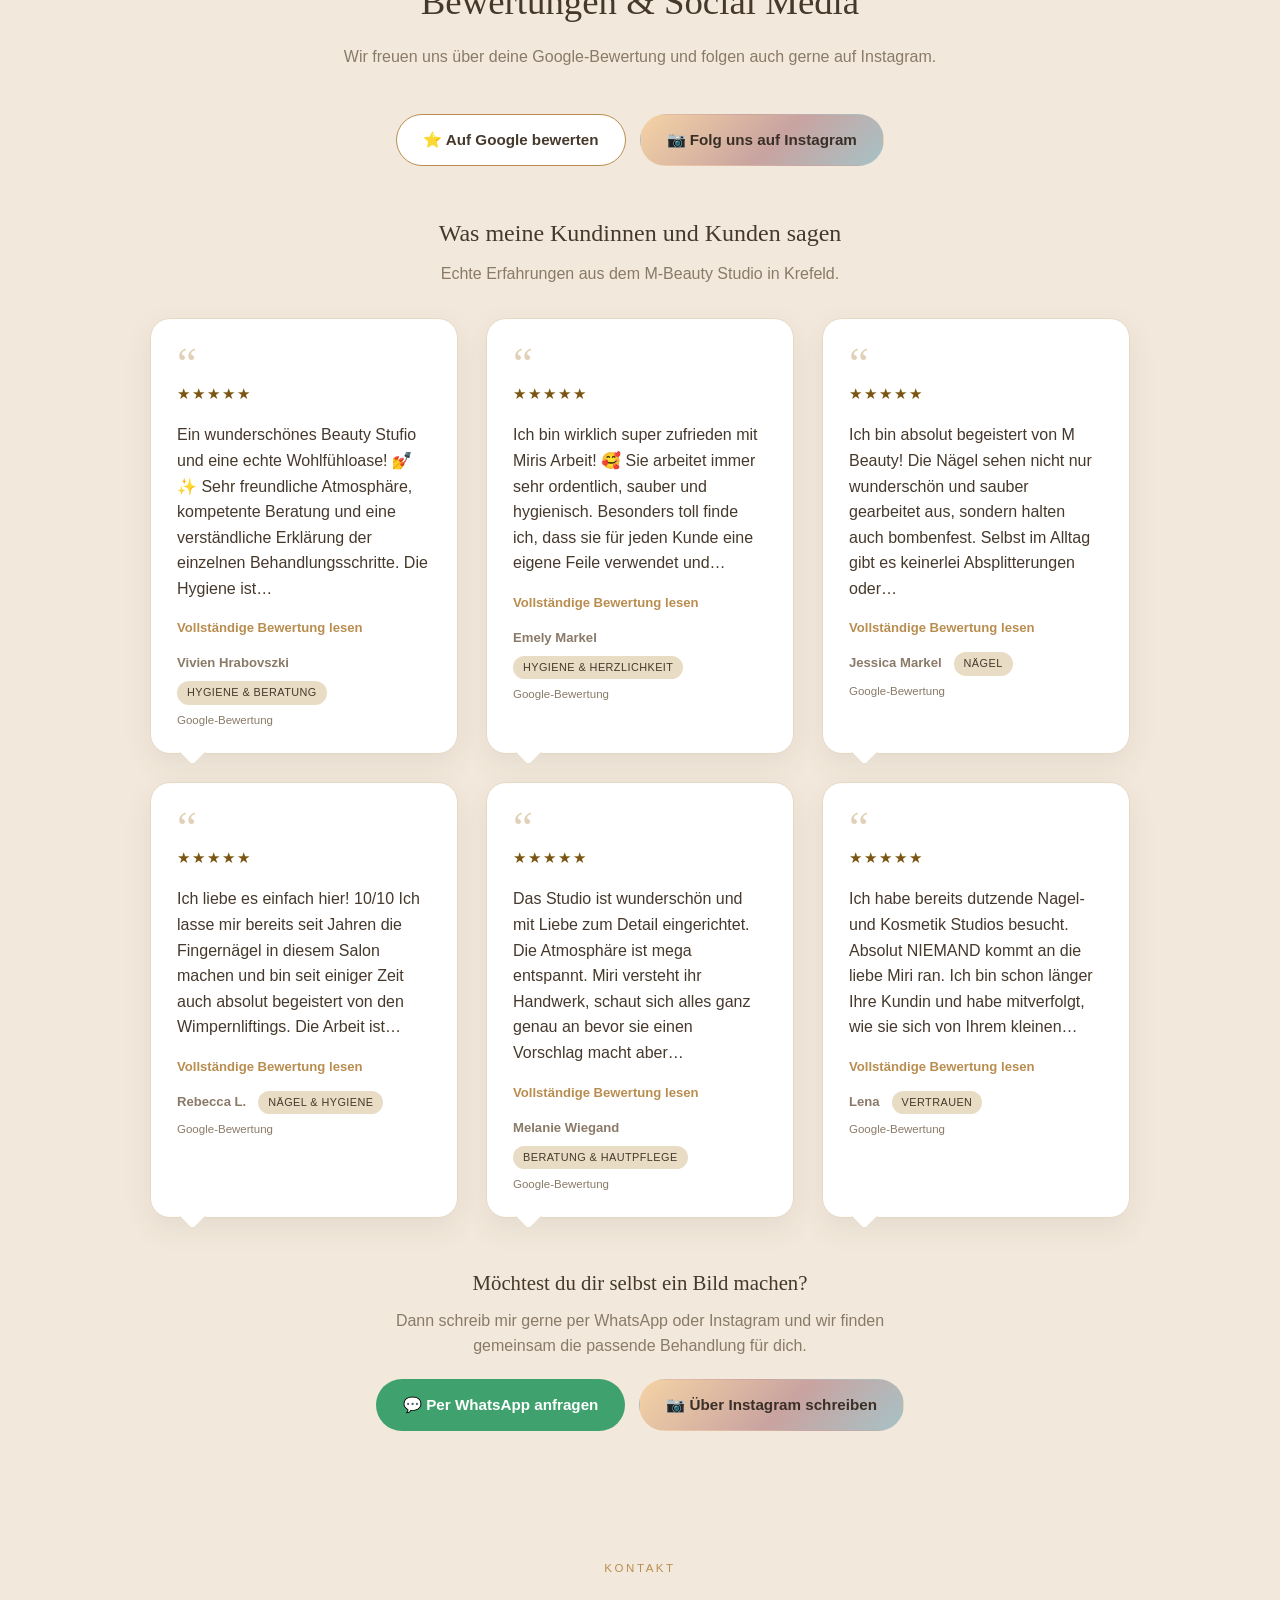
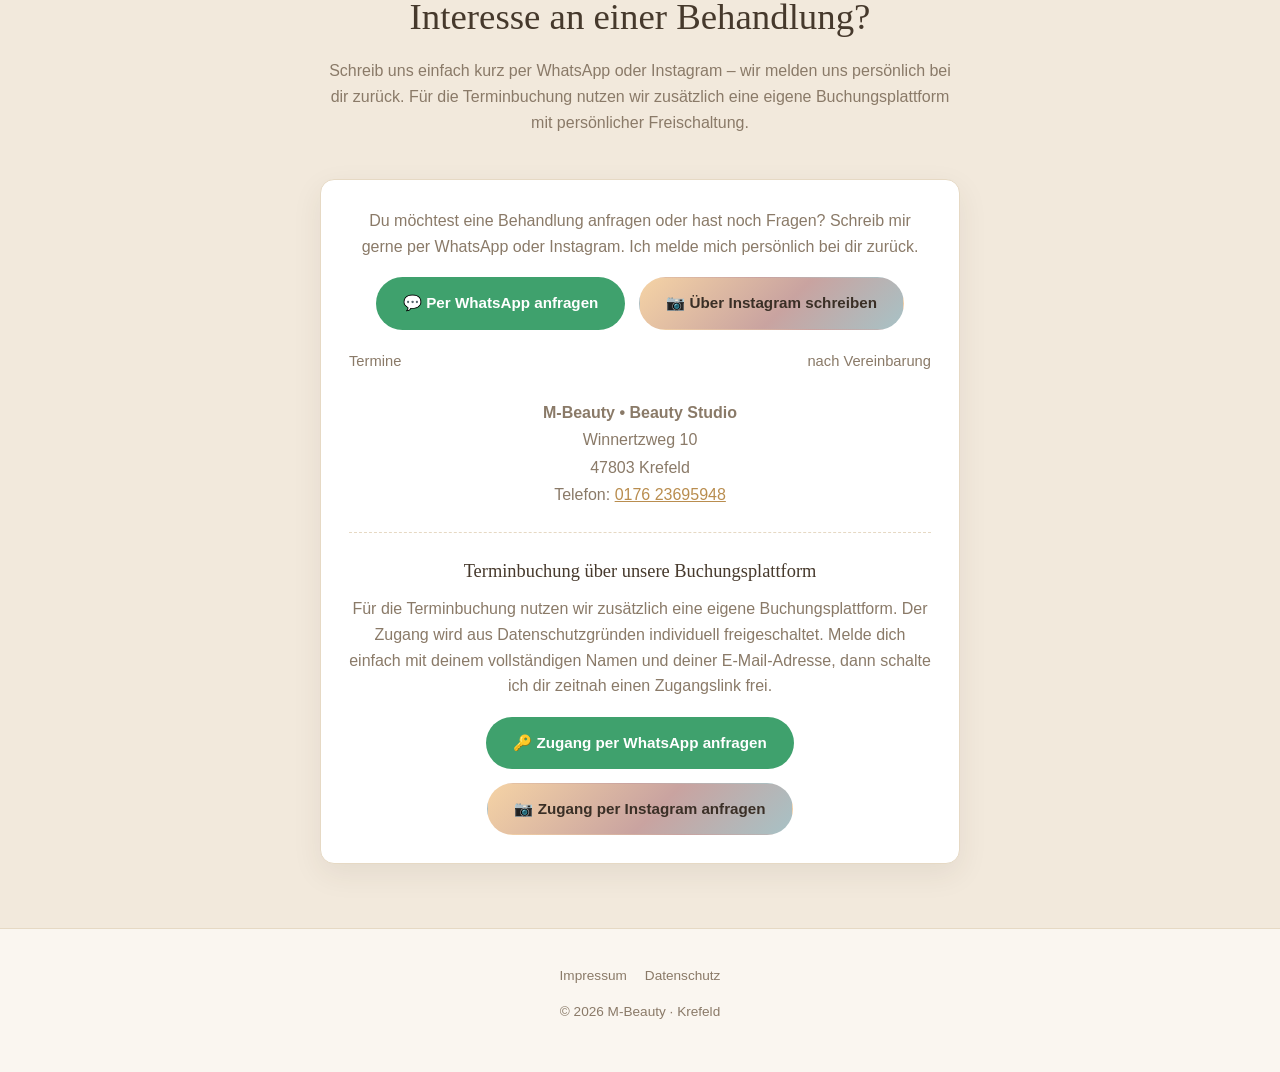
==== commit 93844223: "Add M Skin Check, M Express Glow and M Beauty Skin Concept Three new offers added per Miri's direct," ====
--- a/website/index.html
+++ b/website/index.html
@@ -99,12 +99,42 @@
             },
             {
               "@type": "Offer",
+              "price": "69.00",
+              "priceCurrency": "EUR",
+              "itemOffered": {
+                "@type": "Service",
+                "name": "M Express Glow",
+                "description": "Entspannende 45-minütige Gesichtsbehandlung mit sanfter Reinigung und individuell abgestimmter Pflegemaske."
+              }
+            },
+            {
+              "@type": "Offer",
               "price": "85.00",
               "priceCurrency": "EUR",
               "itemOffered": {
                 "@type": "Service",
                 "name": "M Deep Clean",
                 "description": "Intensive Gesichtsreinigung mit sorgfältiger manueller Ausreinigung."
+              }
+            },
+            {
+              "@type": "Offer",
+              "price": "39.00",
+              "priceCurrency": "EUR",
+              "itemOffered": {
+                "@type": "Service",
+                "name": "M Skin Check",
+                "description": "Hautanalyse mit Feuchtigkeits- und Ölgehaltsmessung und kompakter Pflegeroutine, ohne Behandlung."
+              }
+            },
+            {
+              "@type": "Offer",
+              "price": "129.00",
+              "priceCurrency": "EUR",
+              "itemOffered": {
+                "@type": "Service",
+                "name": "M Beauty Skin Concept",
+                "description": "Gesichtsbehandlung, umfassende Hautanalyse und individueller Pflege- und Behandlungsplan für bis zu zwölf Wochen."
               }
             },
             {
@@ -246,6 +276,14 @@
             "acceptedAnswer": {
               "@type": "Answer",
               "text": "Jede Gesichtsbehandlung beginnt mit einer Hautanalyse: Ich messe Feuchtigkeit und Fettgehalt deiner Haut digital und beurteile sie zusätzlich durch genaues Ansehen und Ertasten. Je nach Hautziel passt zum Beispiel das M Essential Facial für Pflege und Feuchtigkeit, M Deep Clean bei verstopften Poren, M Ultrasound Glow für eine intensive Wirkstoffversorgung oder M Diamond Glow für ein verfeinertes Hautbild. Für längerfristige Hautziele gibt es die M Ultimate Skin Journeys über etwa 12 Wochen."
+            }
+          },
+          {
+            "@type": "Question",
+            "name": "Was ist der Unterschied zwischen M Beauty Skin Concept und einer M Ultimate Skin Journey?",
+            "acceptedAnswer": {
+              "@type": "Answer",
+              "text": "Beim M Beauty Skin Concept (129 €) bekommst du einen ausführlichen Ersttermin mit Hautanalyse, Behandlung nach Hautbedarf und einem individuellen Pflege- und Behandlungsplan für bis zu zwölf Wochen. Die weiteren Termine aus diesem Plan werden danach flexibel nach deinem Wunsch und Budget gebucht und jeweils einzeln bezahlt. Eine M Ultimate Skin Journey ist dagegen ein festes 12-Wochen-Programm mit sechs enthaltenen Behandlungsterminen zum vorher vereinbarten Gesamtpreis – mit Anzahlung bei Buchung und Restzahlung beim ersten Termin."
             }
           },
           {
@@ -565,6 +603,23 @@
               </p>
             </details>
             <details class="faq-item">
+              <summary>
+                Was ist der Unterschied zwischen M Beauty Skin Concept und einer
+                M Ultimate Skin Journey?
+              </summary>
+              <p>
+                Beim M Beauty Skin Concept (129 €) bekommst du einen
+                ausführlichen Ersttermin mit Hautanalyse, Behandlung nach
+                Hautbedarf und einem individuellen Pflege- und Behandlungsplan
+                für bis zu zwölf Wochen. Die weiteren Termine aus diesem Plan
+                werden danach flexibel nach deinem Wunsch und Budget gebucht und
+                jeweils einzeln bezahlt. Eine M Ultimate Skin Journey ist
+                dagegen ein festes 12-Wochen-Programm mit sechs enthaltenen
+                Behandlungsterminen zum vorher vereinbarten Gesamtpreis – mit
+                Anzahlung bei Buchung und Restzahlung beim ersten Termin.
+              </p>
+            </details>
+            <details class="faq-item">
               <summary>Wie lange hält ein Korean Lash Lift?</summary>
               <p>
                 Je nach Wimpernzyklus hält das Ergebnis meist 6–8 Wochen. Beim
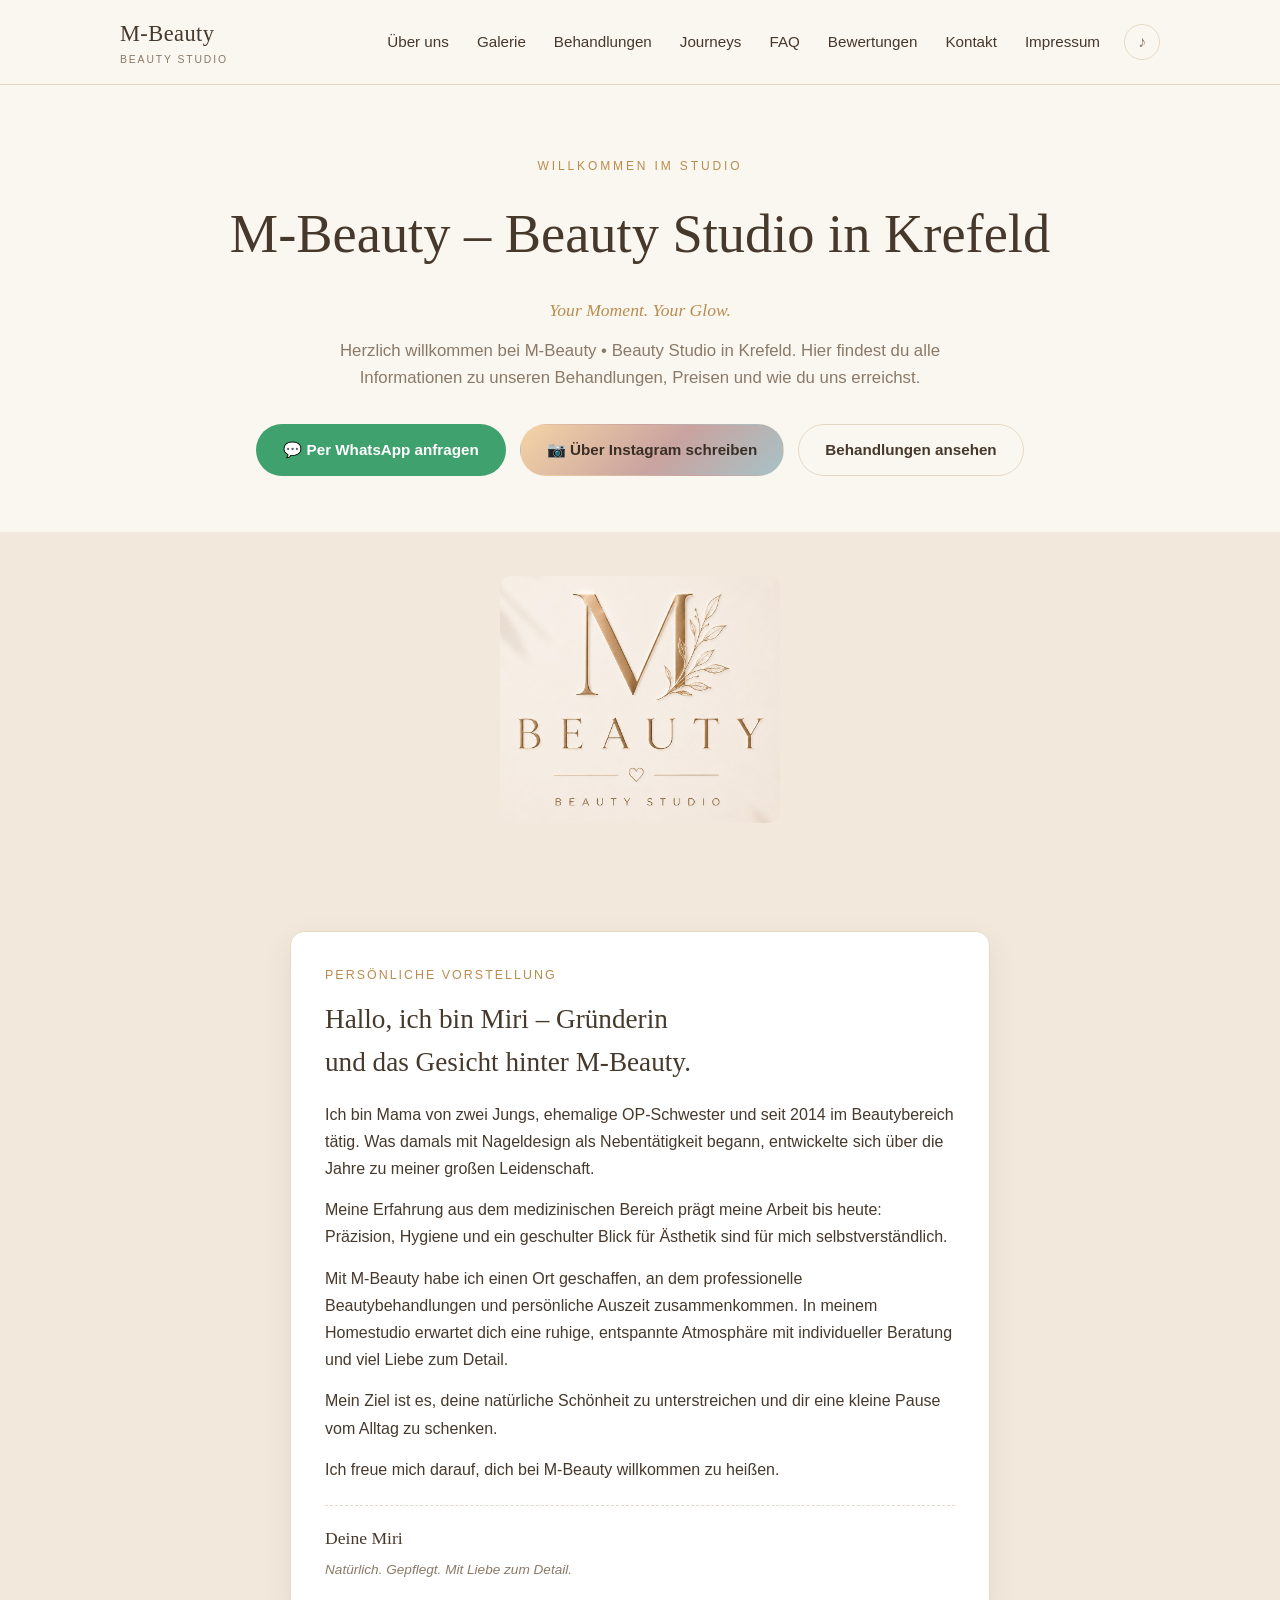
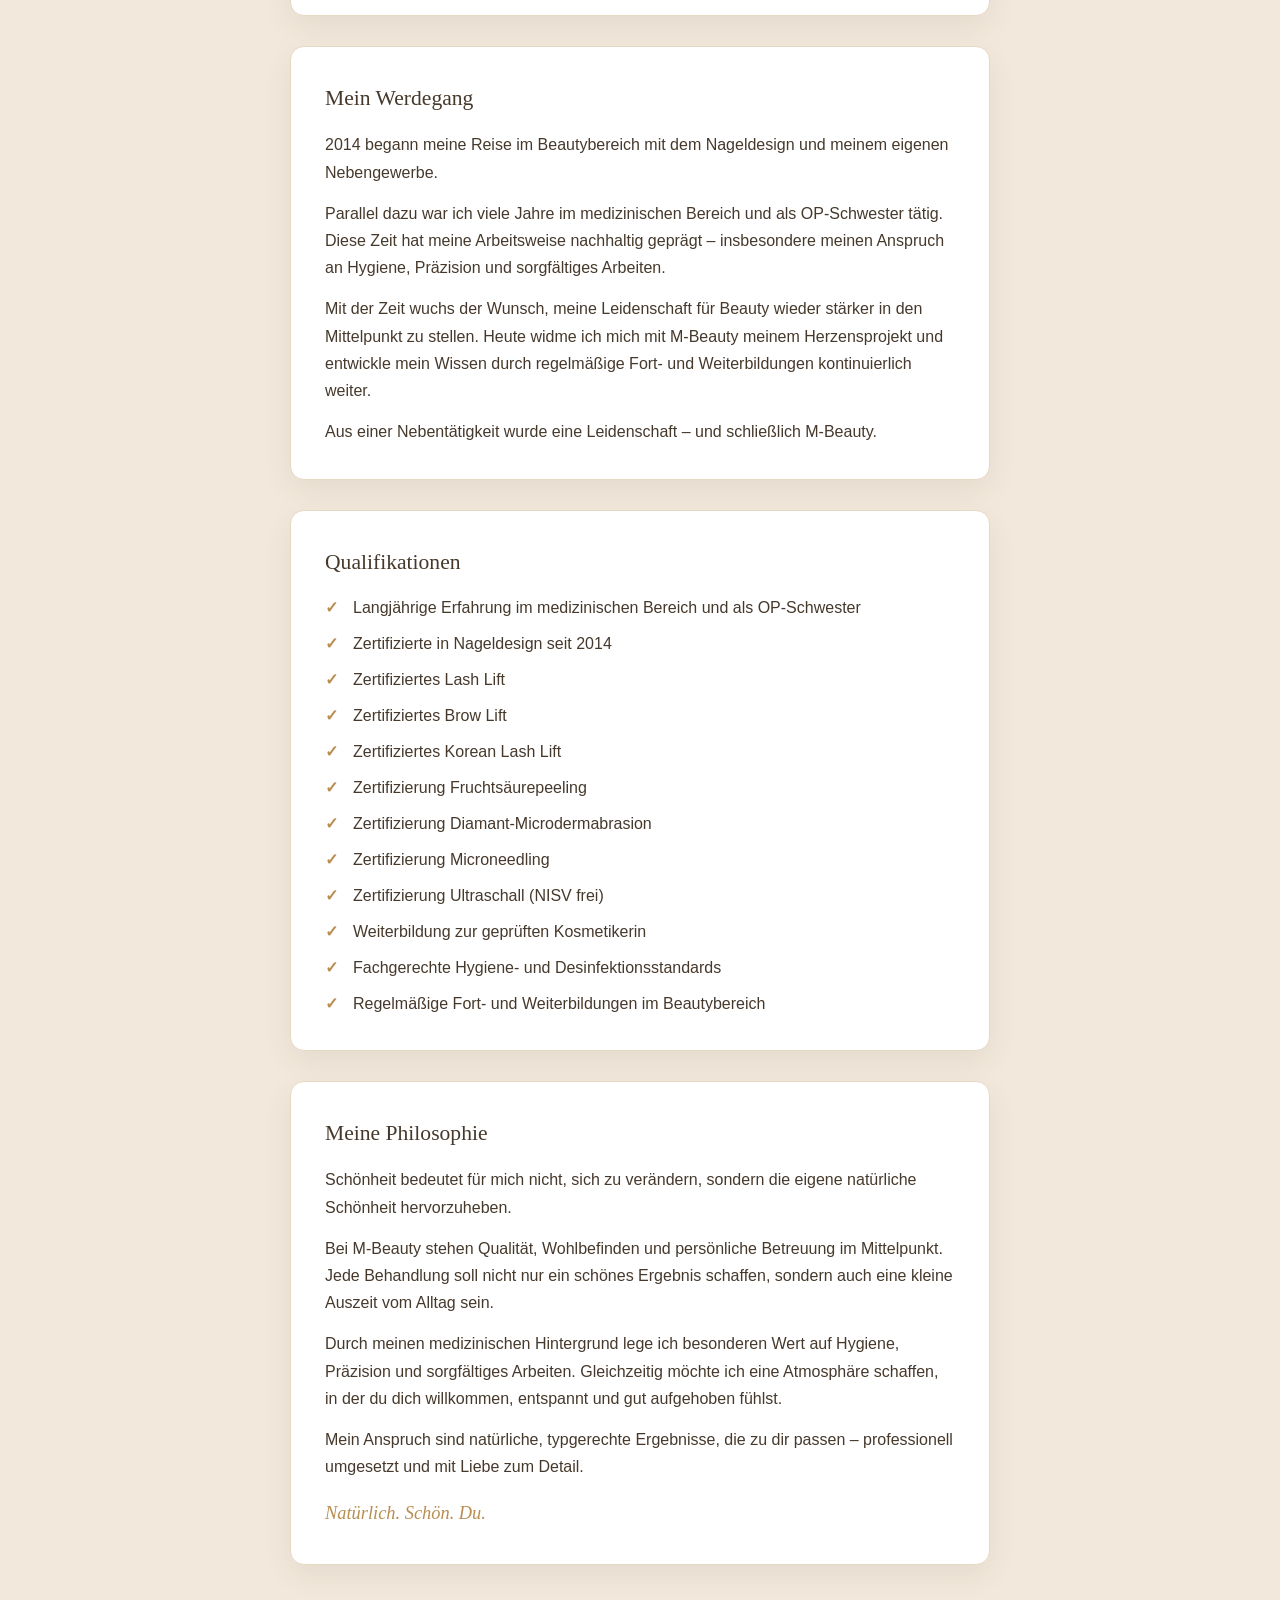
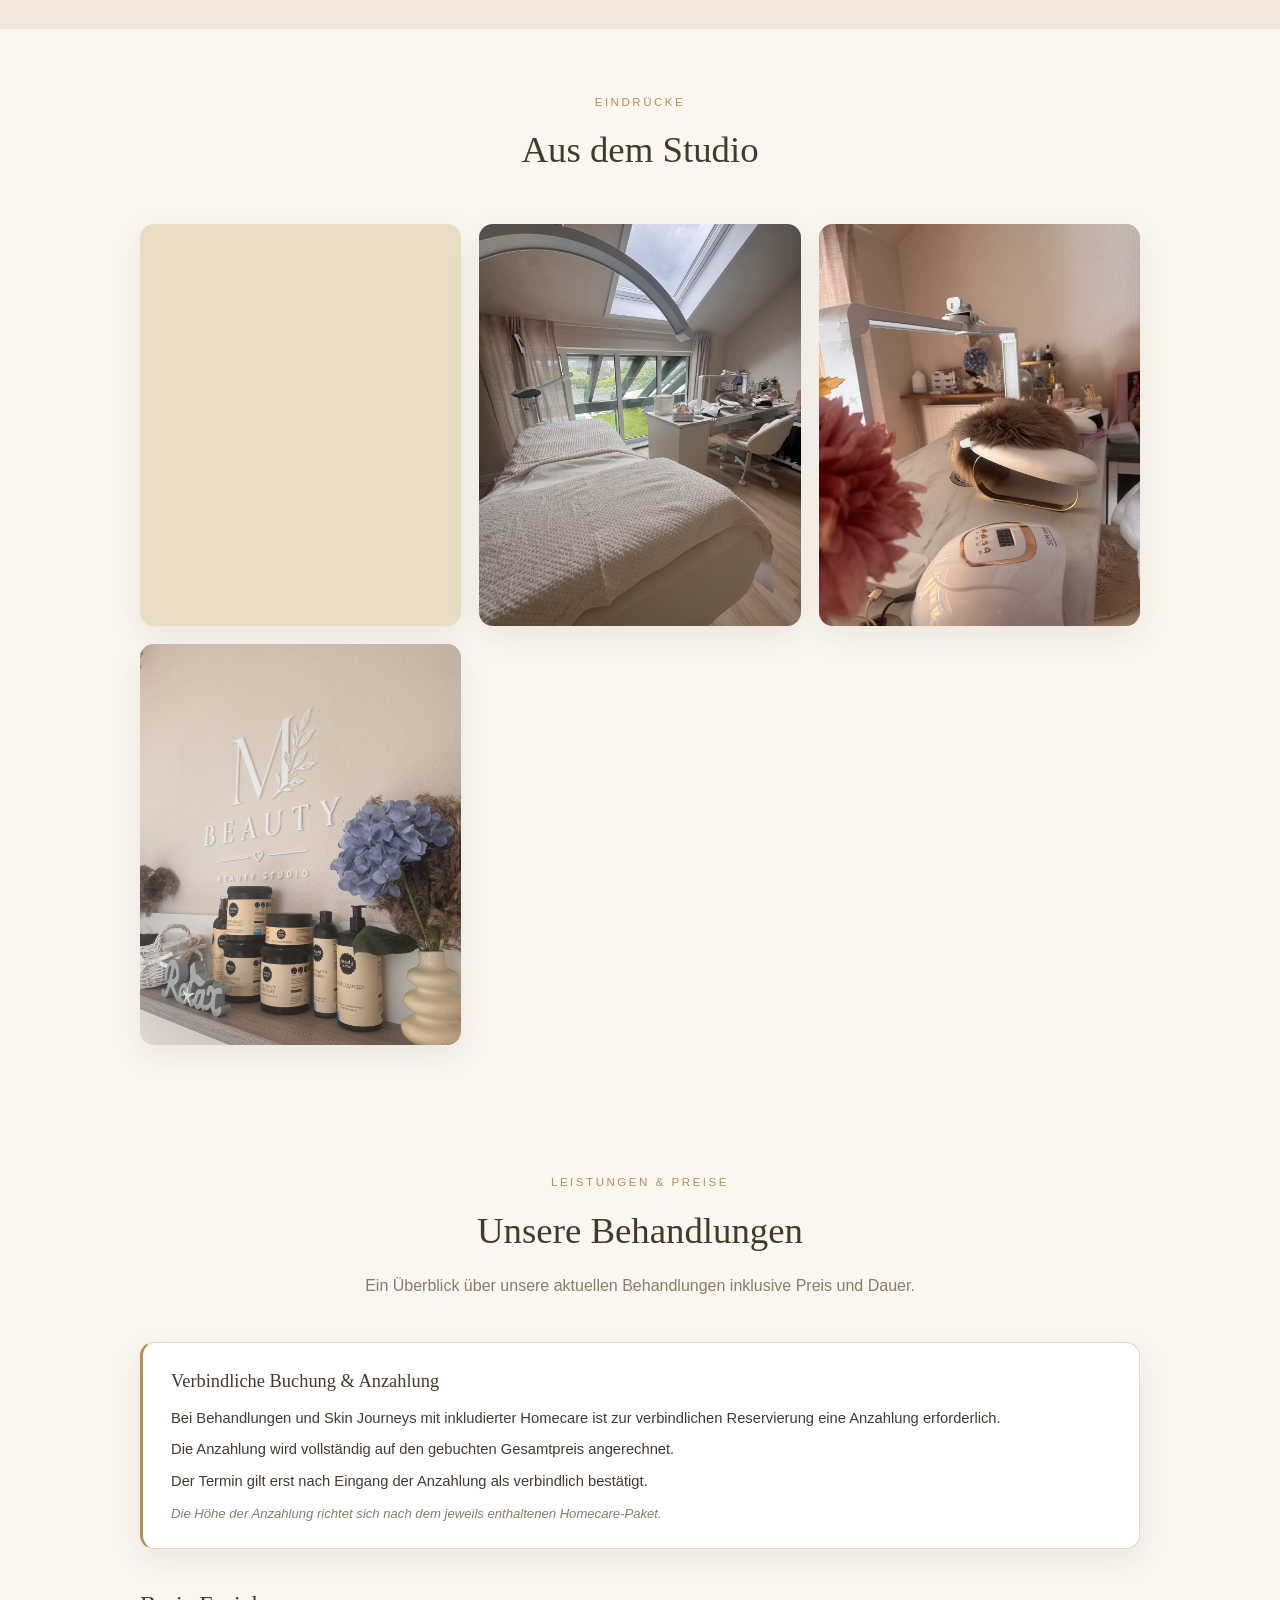
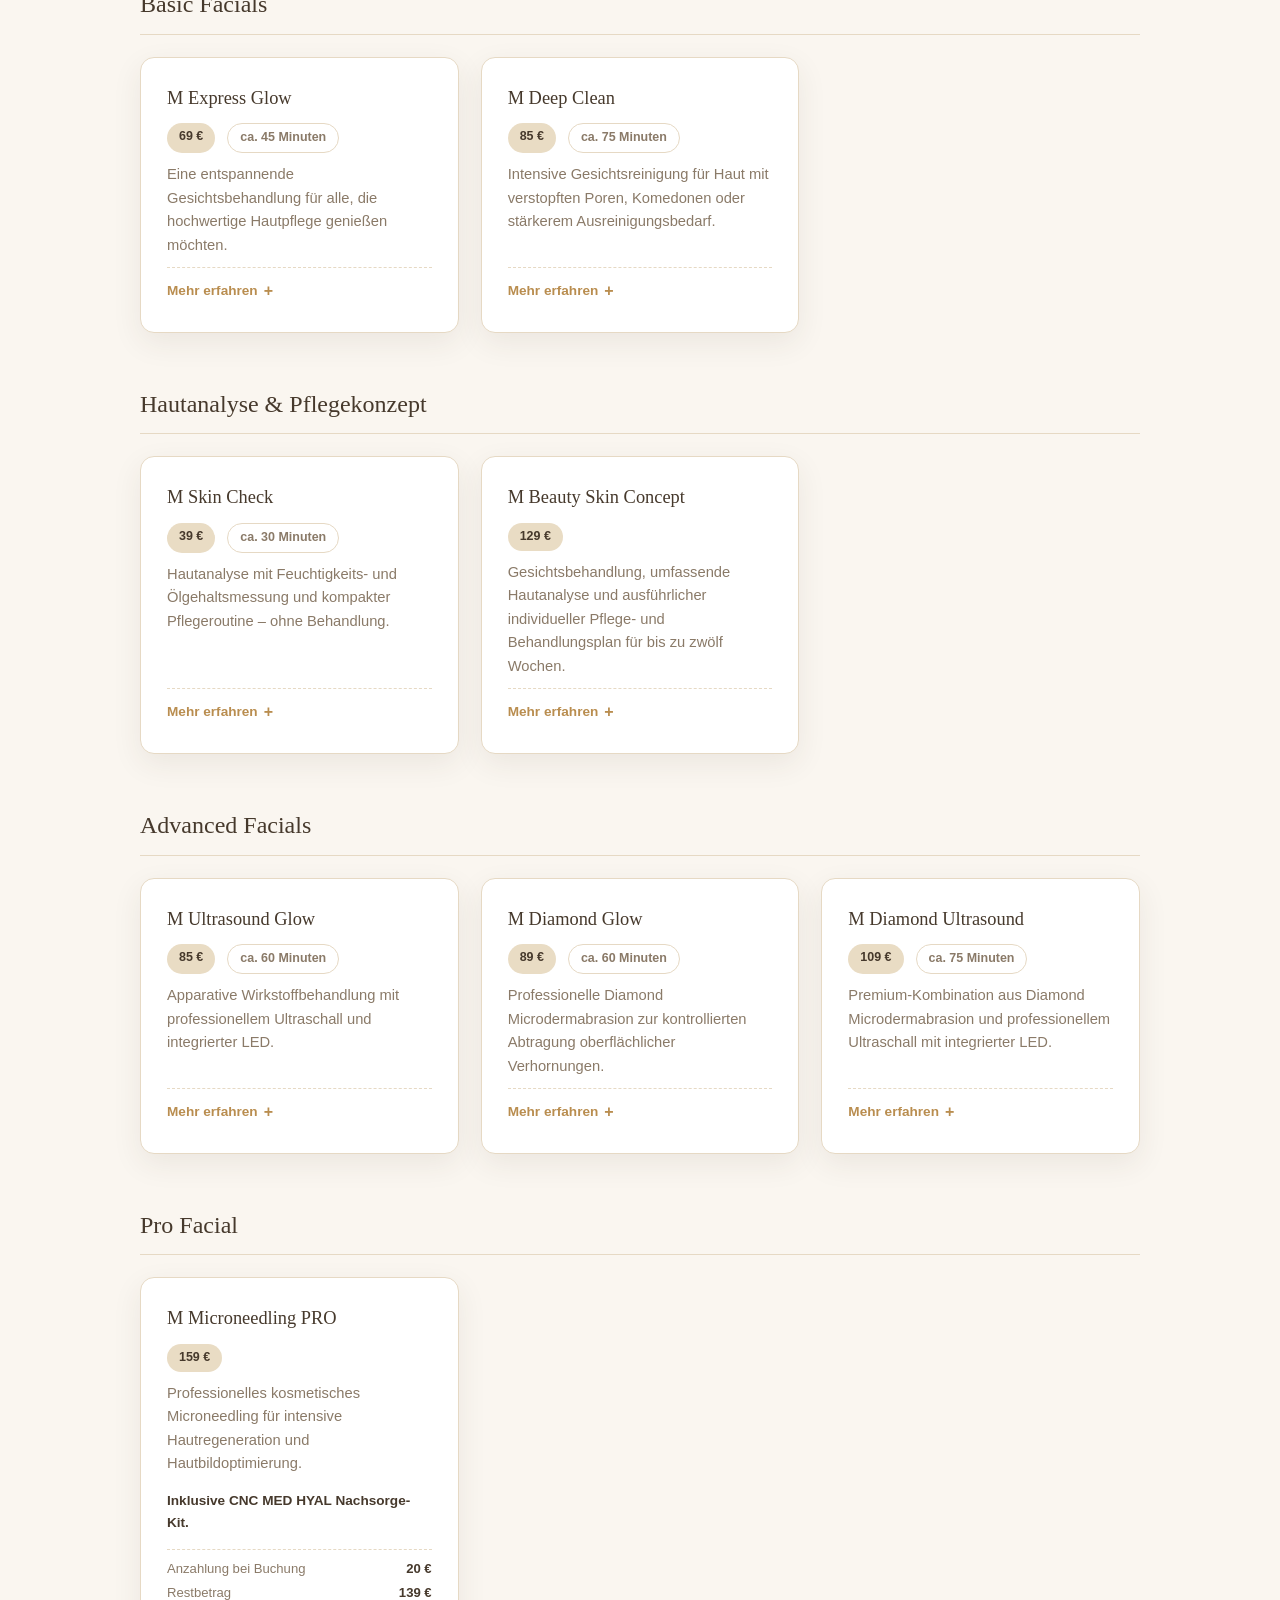
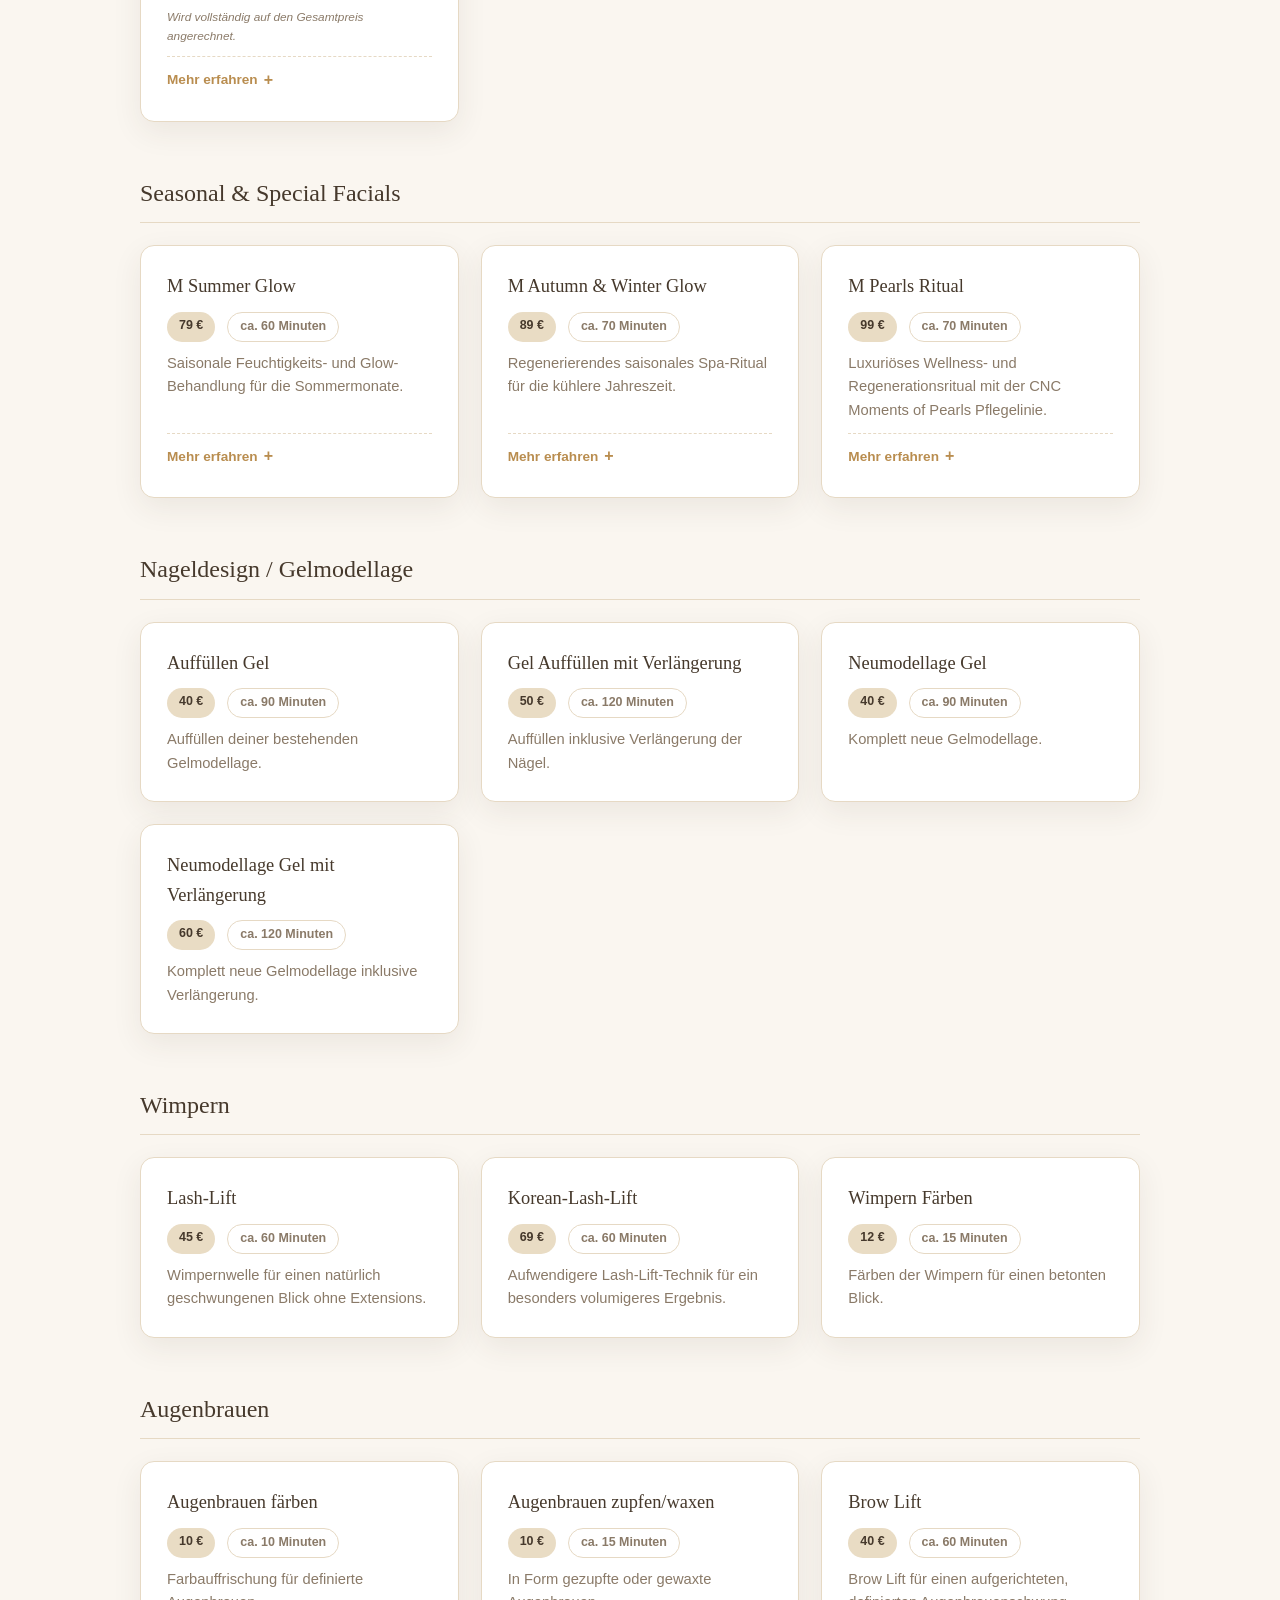
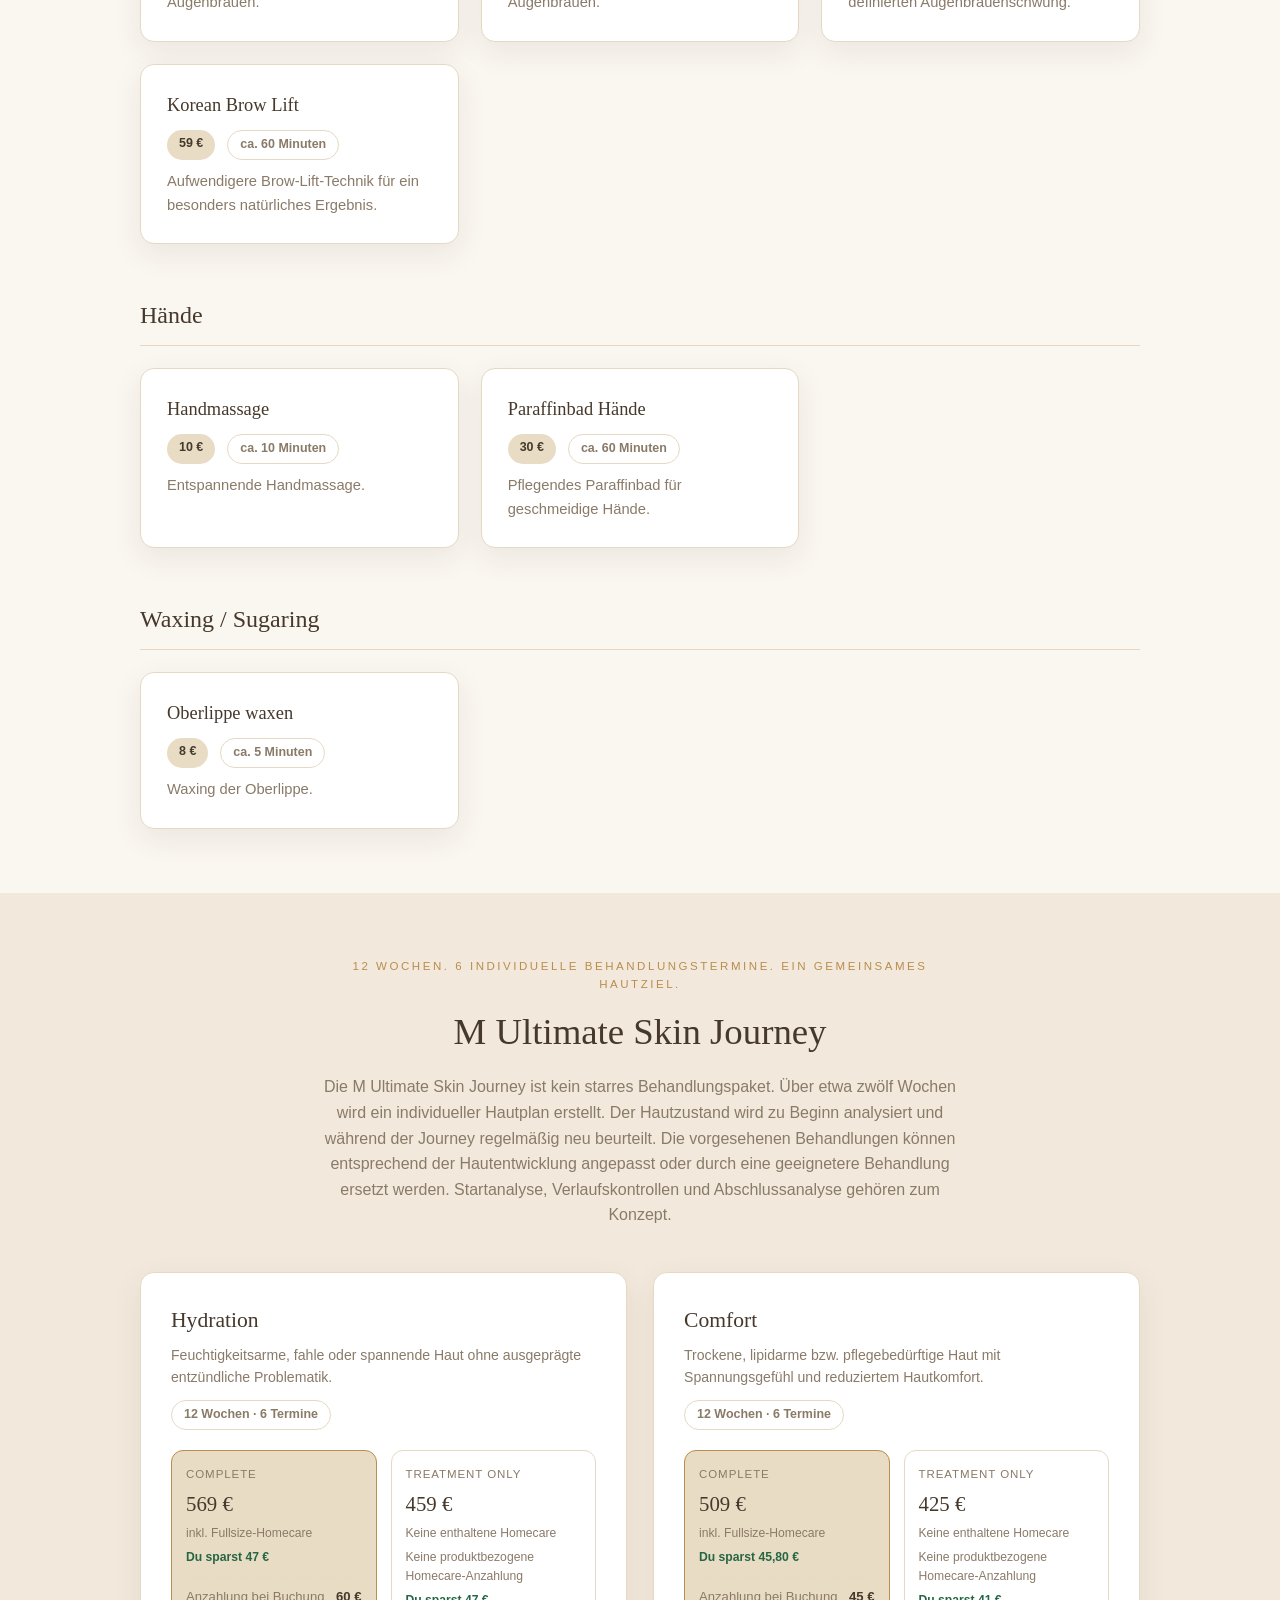
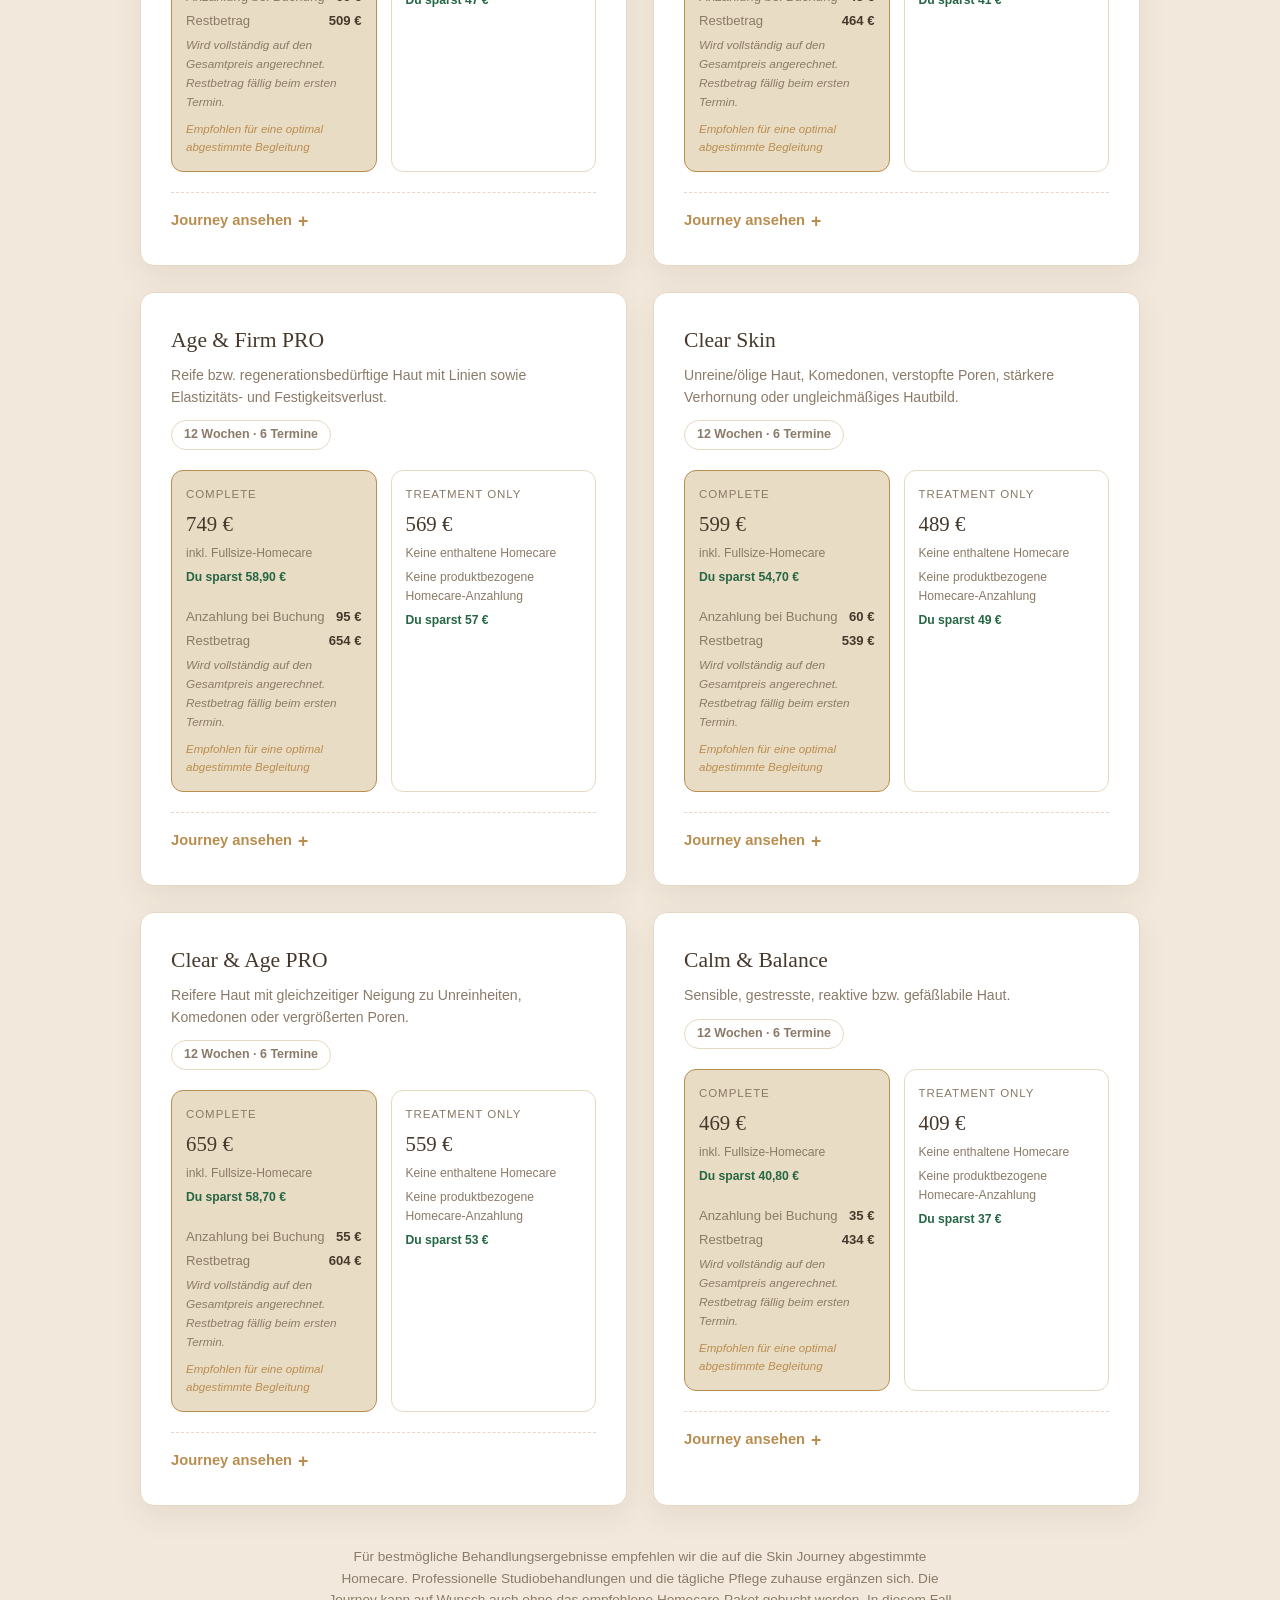
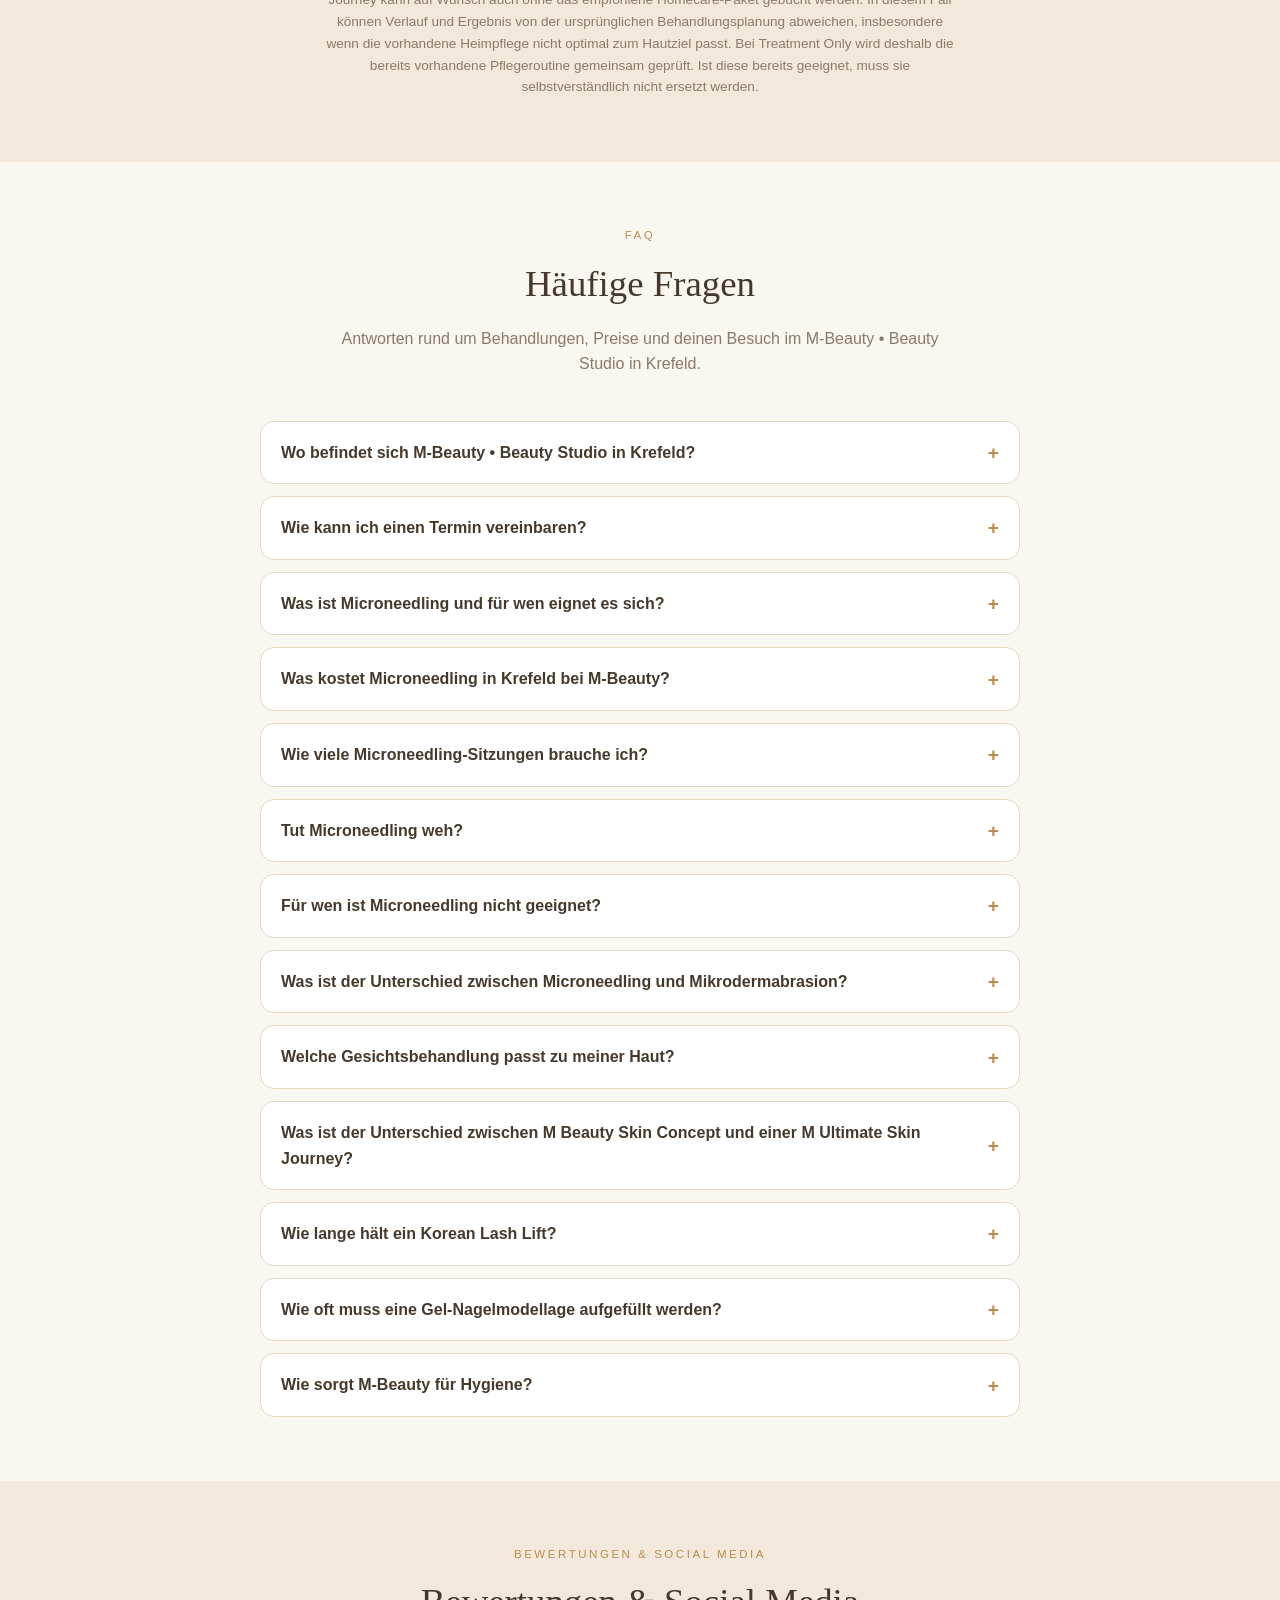
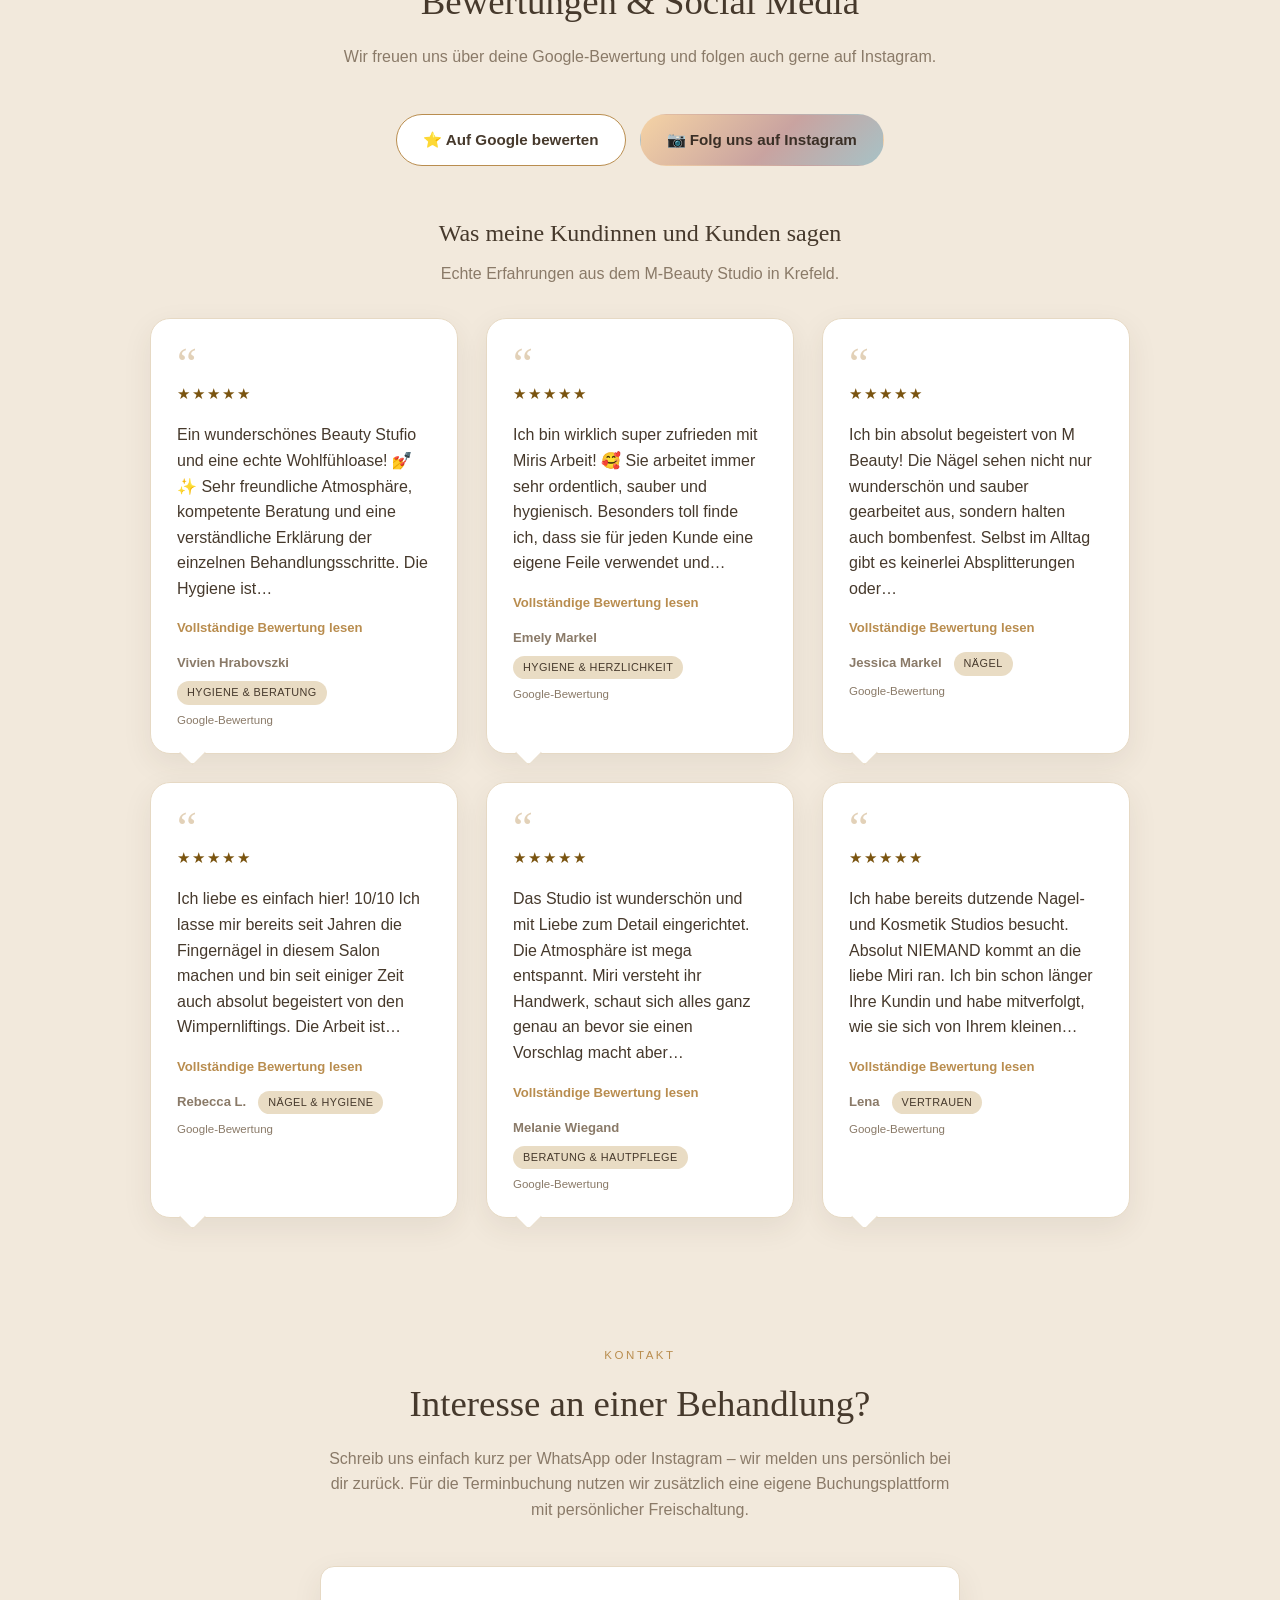
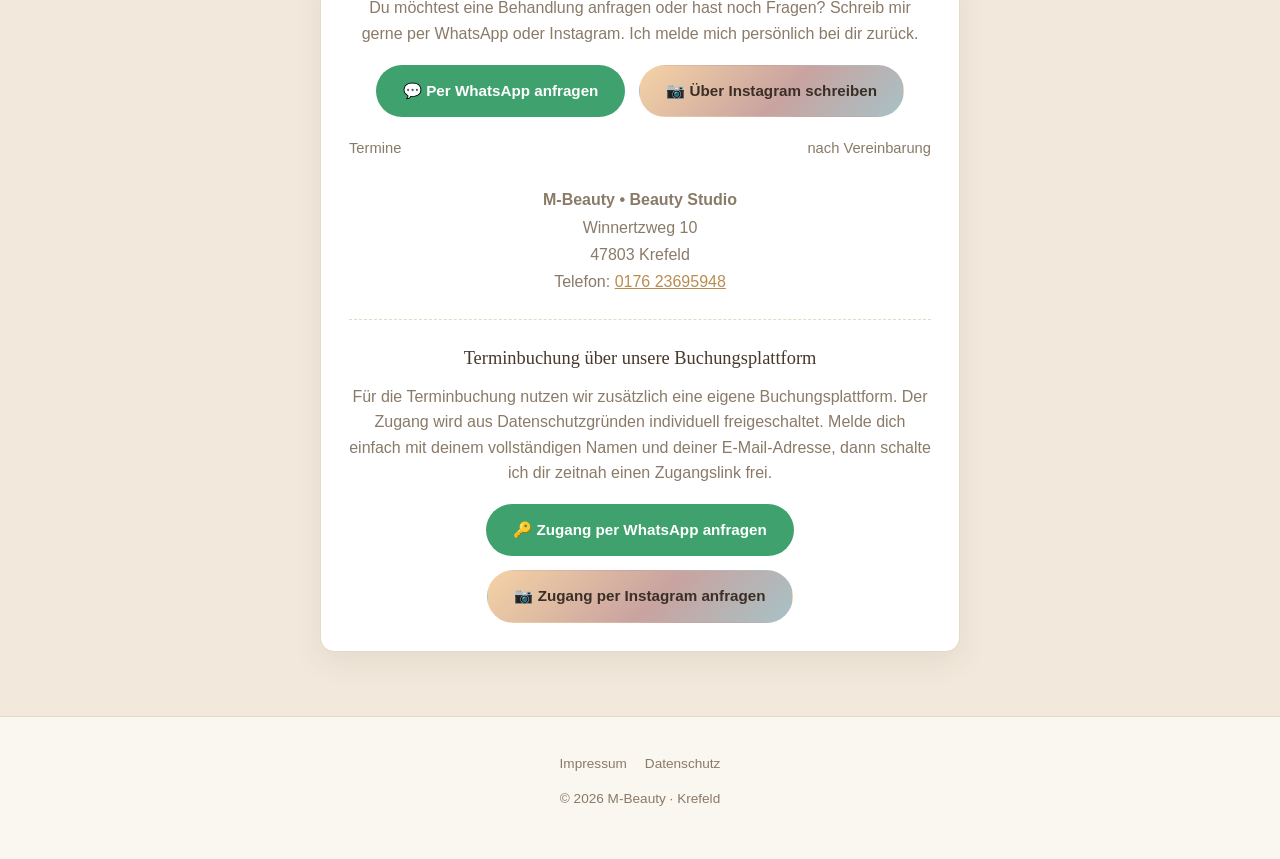
==== commit 1d823a37: "Remove M Essential Facial, drop duplicate testimonials CTA M Essential Facial (69 €) is removed enti" ====
--- a/website/index.html
+++ b/website/index.html
@@ -93,16 +93,6 @@
               "priceCurrency": "EUR",
               "itemOffered": {
                 "@type": "Service",
-                "name": "M Essential Facial",
-                "description": "Individuelle klassische Gesichtsbehandlung für Pflege und Feuchtigkeit."
-              }
-            },
-            {
-              "@type": "Offer",
-              "price": "69.00",
-              "priceCurrency": "EUR",
-              "itemOffered": {
-                "@type": "Service",
                 "name": "M Express Glow",
                 "description": "Entspannende 45-minütige Gesichtsbehandlung mit sanfter Reinigung und individuell abgestimmter Pflegemaske."
               }
@@ -275,7 +265,7 @@
             "name": "Welche Gesichtsbehandlung passt zu meiner Haut?",
             "acceptedAnswer": {
               "@type": "Answer",
-              "text": "Jede Gesichtsbehandlung beginnt mit einer Hautanalyse: Ich messe Feuchtigkeit und Fettgehalt deiner Haut digital und beurteile sie zusätzlich durch genaues Ansehen und Ertasten. Je nach Hautziel passt zum Beispiel das M Essential Facial für Pflege und Feuchtigkeit, M Deep Clean bei verstopften Poren, M Ultrasound Glow für eine intensive Wirkstoffversorgung oder M Diamond Glow für ein verfeinertes Hautbild. Für längerfristige Hautziele gibt es die M Ultimate Skin Journeys über etwa 12 Wochen."
+              "text": "Jede Gesichtsbehandlung beginnt mit einer Hautanalyse: Ich messe Feuchtigkeit und Fettgehalt deiner Haut digital und beurteile sie zusätzlich durch genaues Ansehen und Ertasten. Je nach Hautziel passt zum Beispiel das M Express Glow für Pflege und Feuchtigkeit, M Deep Clean bei verstopften Poren, M Ultrasound Glow für eine intensive Wirkstoffversorgung oder M Diamond Glow für ein verfeinertes Hautbild. Für längerfristige Hautziele gibt es die M Ultimate Skin Journeys über etwa 12 Wochen."
             }
           },
           {
@@ -594,12 +584,11 @@
                 Jede Gesichtsbehandlung beginnt mit einer Hautanalyse: Ich messe
                 Feuchtigkeit und Fettgehalt deiner Haut digital und beurteile
                 sie zusätzlich durch genaues Ansehen und Ertasten. Je nach
-                Hautziel passt zum Beispiel das M Essential Facial für Pflege
-                und Feuchtigkeit, M Deep Clean bei verstopften Poren, M
-                Ultrasound Glow für eine intensive Wirkstoffversorgung oder M
-                Diamond Glow für ein verfeinertes Hautbild. Für längerfristige
-                Hautziele gibt es die M Ultimate Skin Journeys über etwa 12
-                Wochen.
+                Hautziel passt zum Beispiel das M Express Glow für Pflege und
+                Feuchtigkeit, M Deep Clean bei verstopften Poren, M Ultrasound
+                Glow für eine intensive Wirkstoffversorgung oder M Diamond Glow
+                für ein verfeinertes Hautbild. Für längerfristige Hautziele gibt
+                es die M Ultimate Skin Journeys über etwa 12 Wochen.
               </p>
             </details>
             <details class="faq-item">
@@ -694,25 +683,6 @@
             <p data-testimonials-subheading></p>
           </div>
           <div class="testimonial-grid" data-testimonials-grid></div>
-
-          <div class="testimonials-cta" data-testimonials-cta hidden>
-            <h3 data-testimonials-cta-heading></h3>
-            <p data-testimonials-cta-intro></p>
-            <div class="hero-actions">
-              <a class="btn btn-whatsapp" data-whatsapp-link href="#" hidden
-                >💬 Per WhatsApp anfragen</a
-              >
-              <a
-                class="btn btn-instagram"
-                data-instagram-link
-                href="#"
-                target="_blank"
-                rel="noopener"
-                hidden
-                >📷 Über Instagram schreiben</a
-              >
-            </div>
-          </div>
         </div>
       </section>
 
--- a/website/css/style.css
+++ b/website/css/style.css
@@ -1484,27 +1484,3 @@
   font-size: 0.72rem;
   color: var(--color-text-muted);
 }
-
-/* ---------- Testimonials CTA ---------- */
-.testimonials-cta {
-  text-align: center;
-  max-width: 560px;
-  margin: 48px auto 0;
-}
-
-.testimonials-cta h3 {
-  font-family: var(--font-heading);
-  font-weight: 500;
-  font-size: 1.3rem;
-  margin: 0 0 8px;
-  color: var(--color-text);
-}
-
-.testimonials-cta p {
-  color: var(--color-text-muted);
-  margin: 0 0 20px;
-}
-
-.testimonials-cta .hero-actions {
-  justify-content: center;
-}
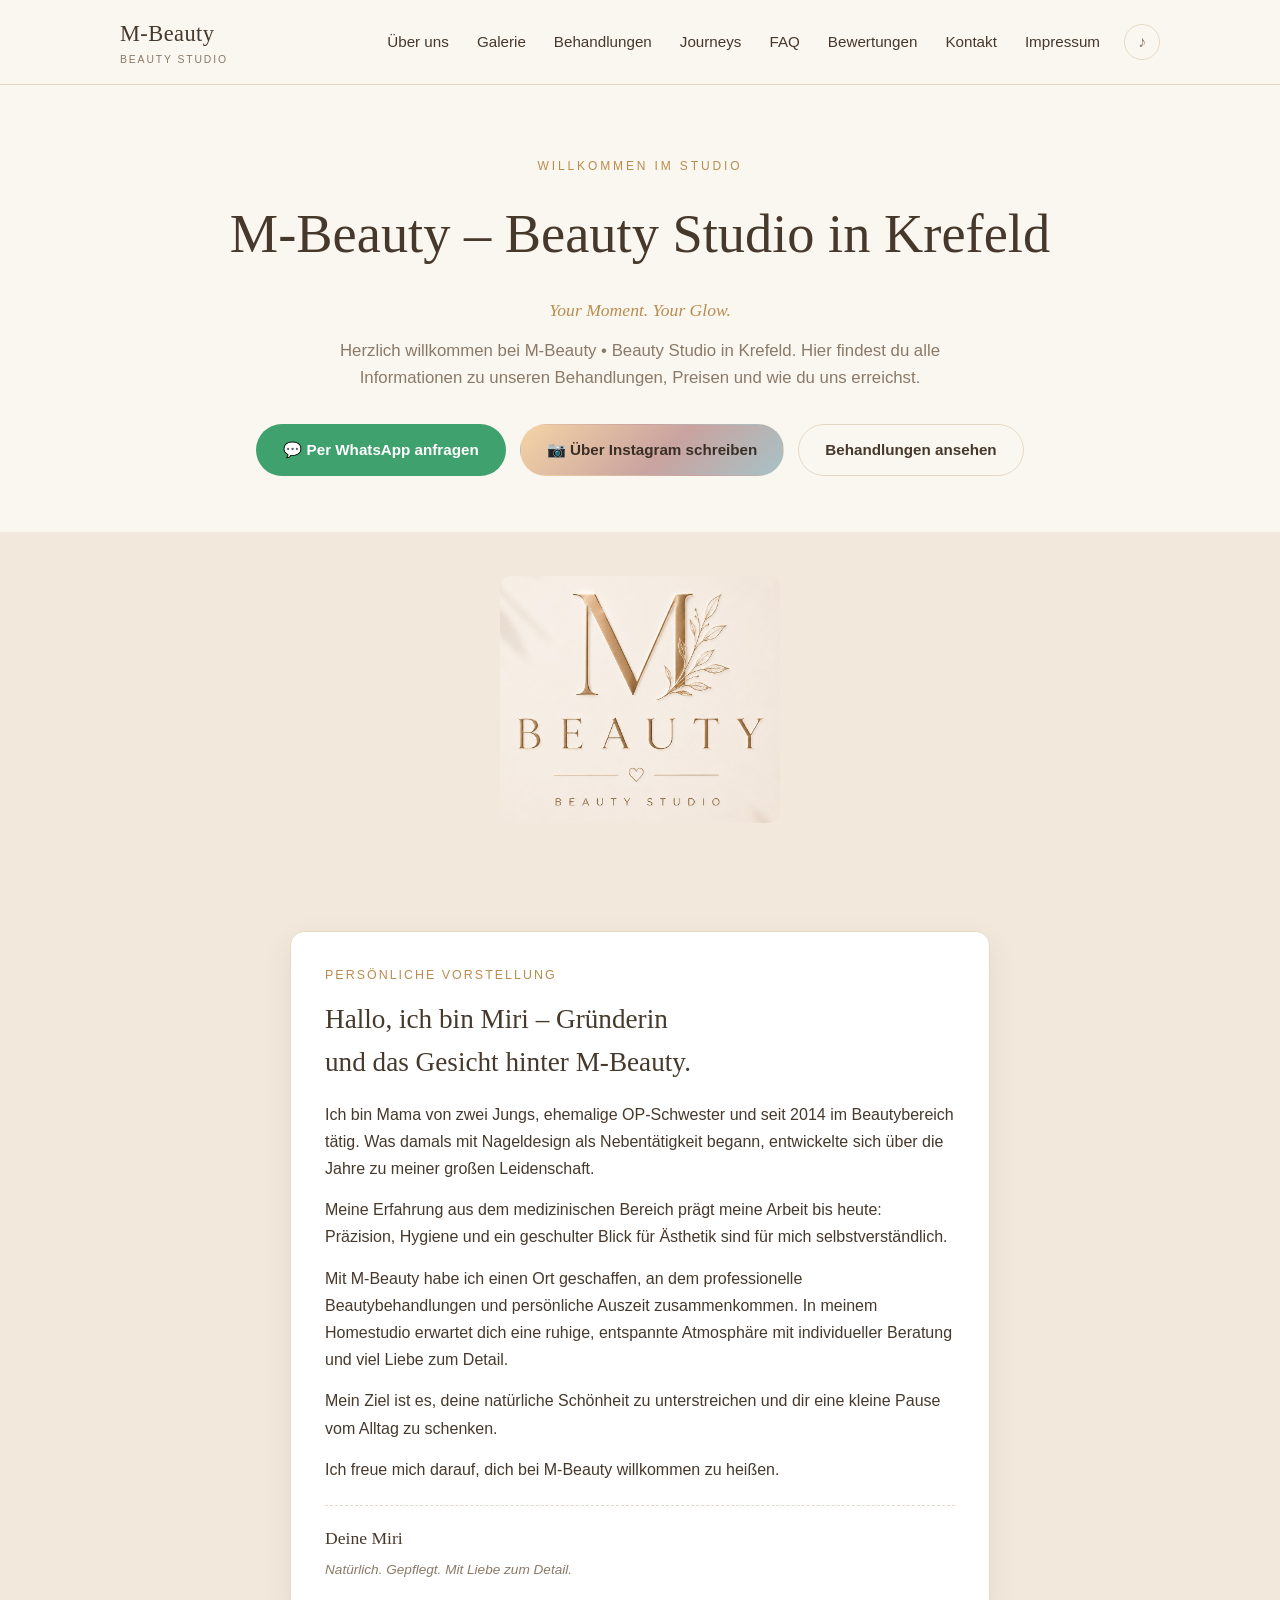
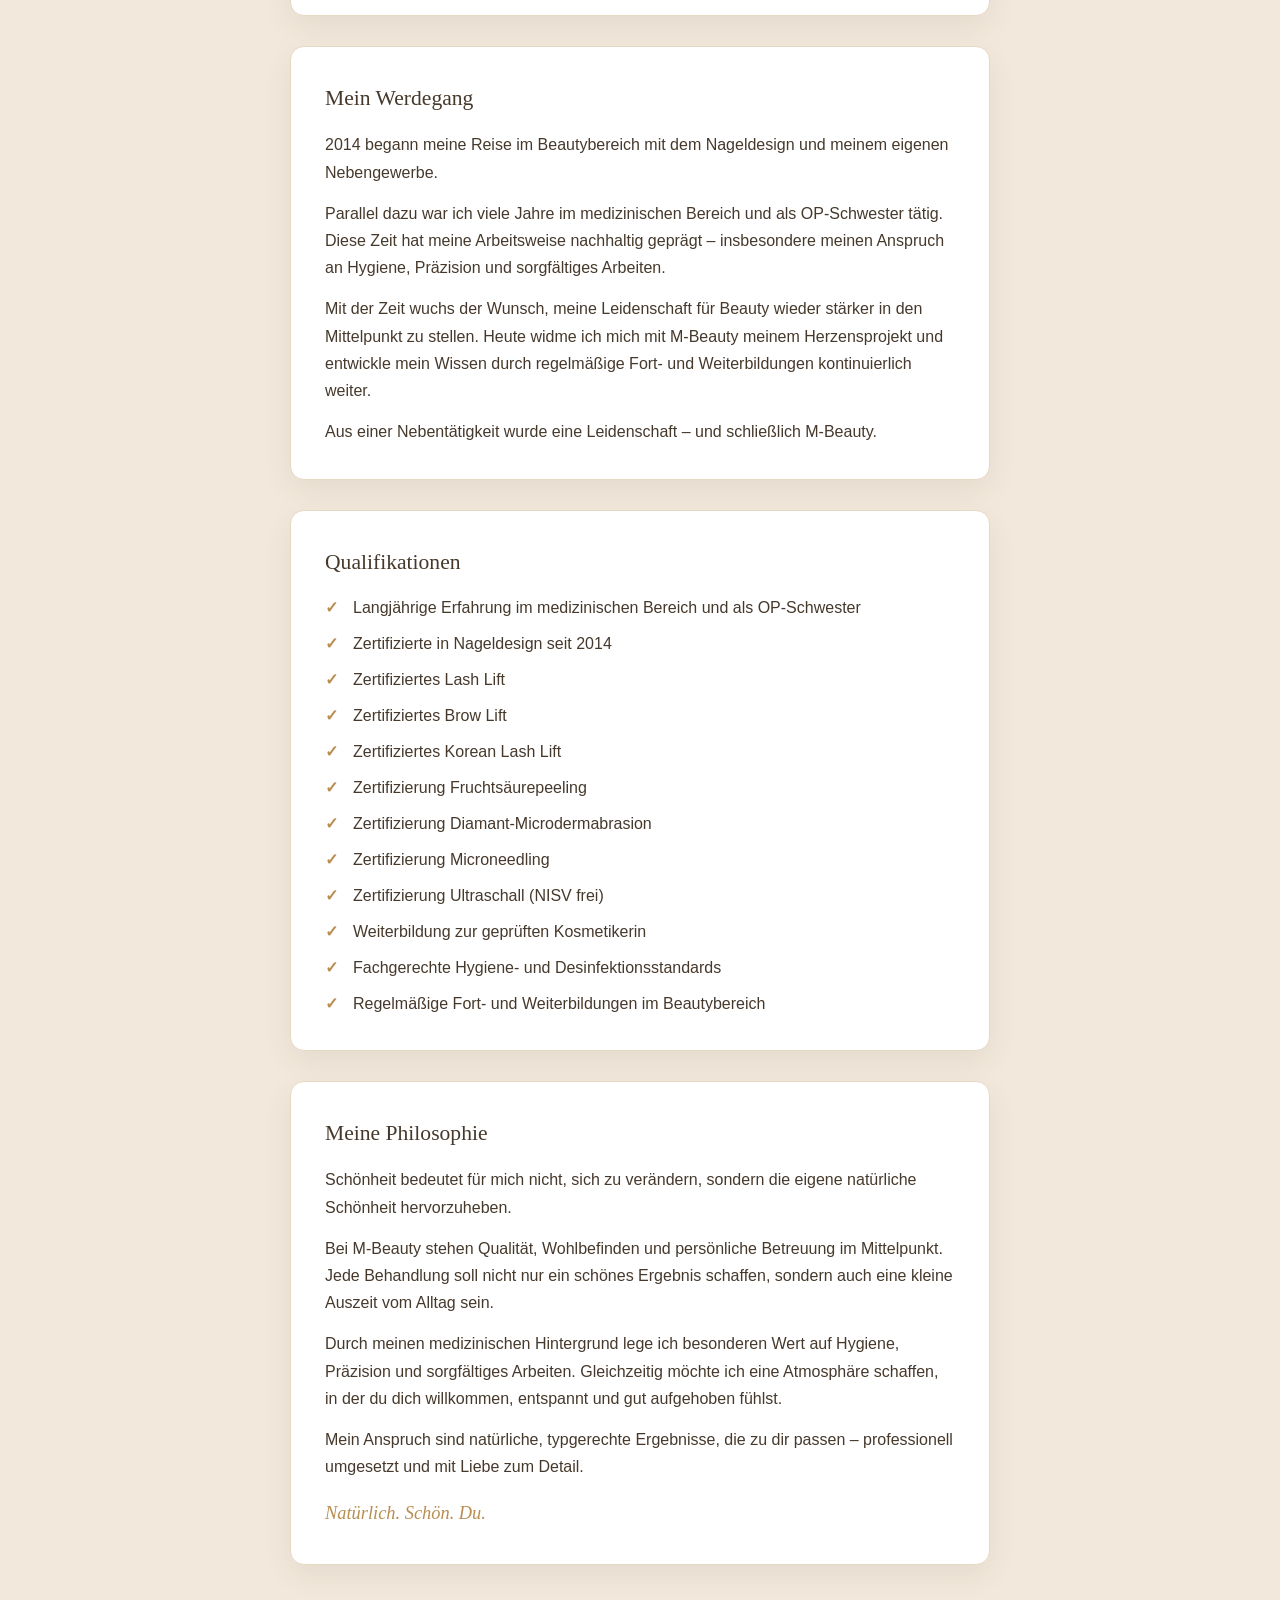
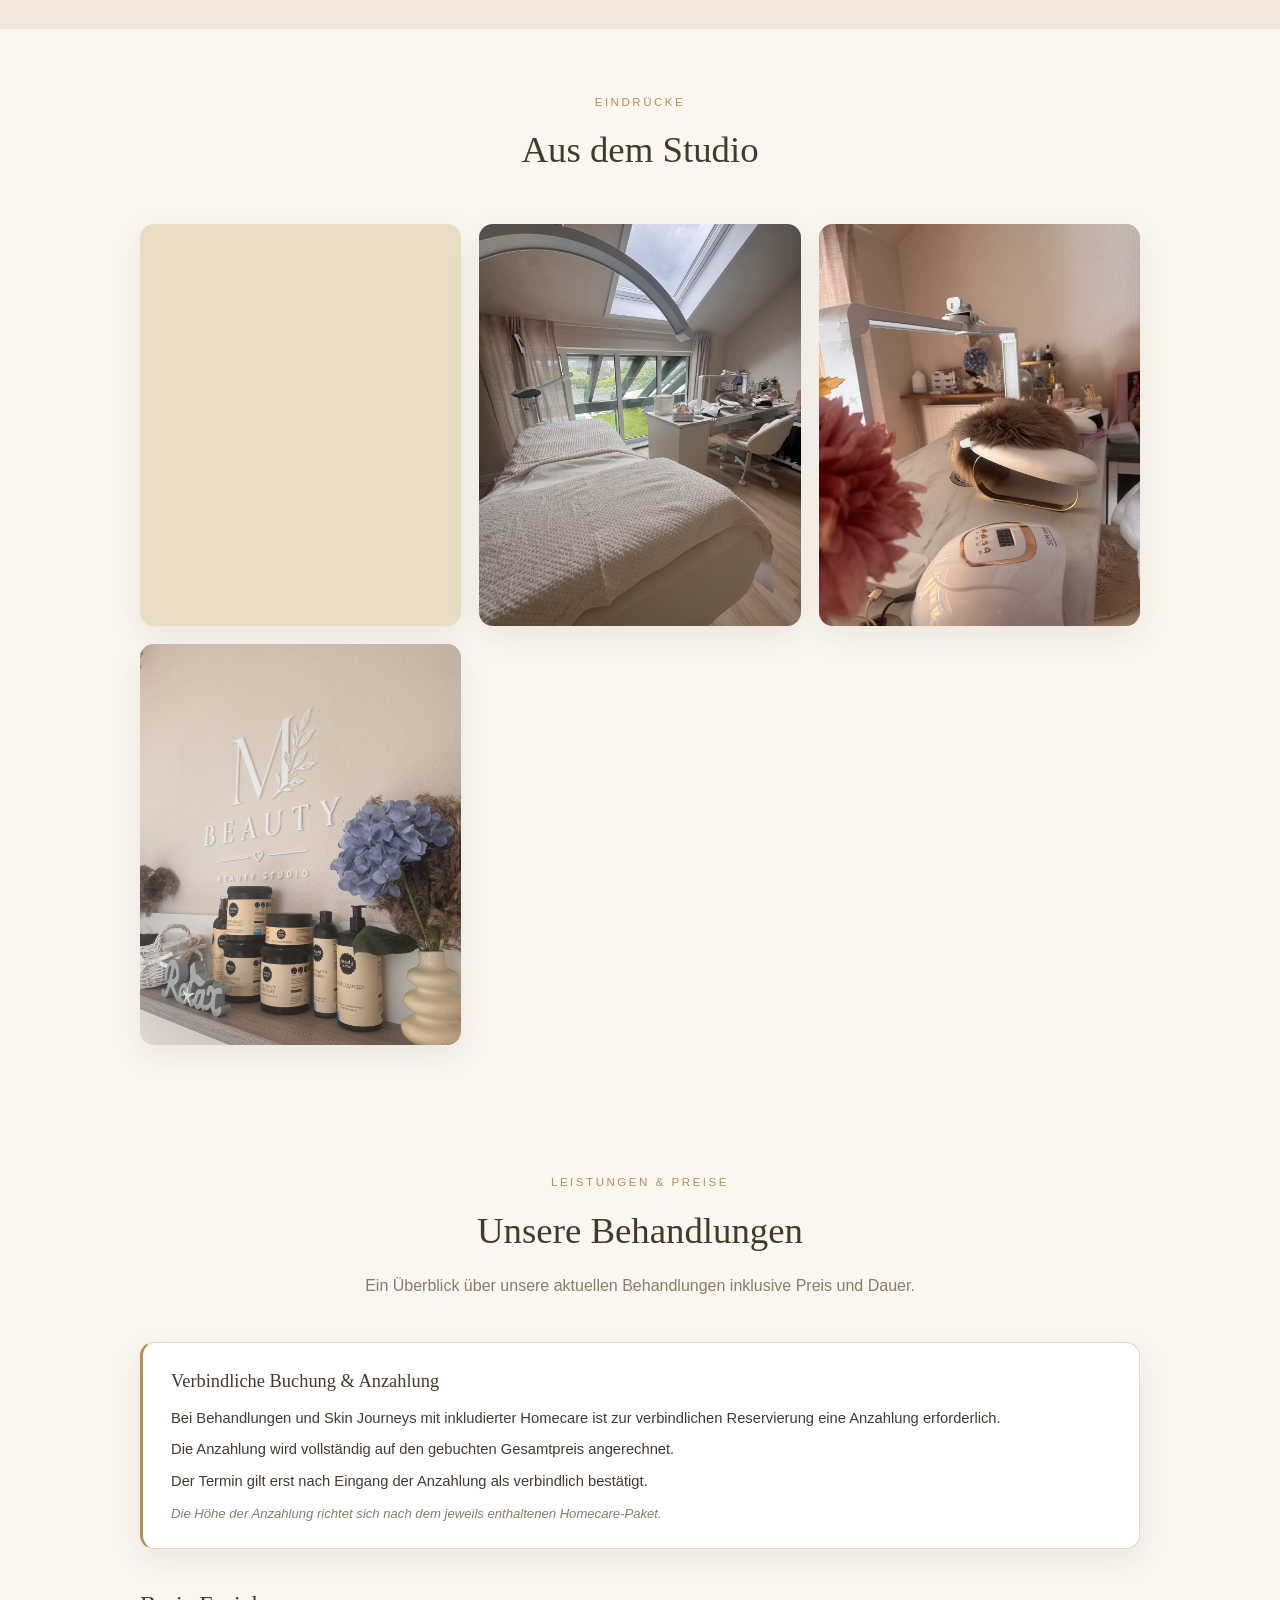
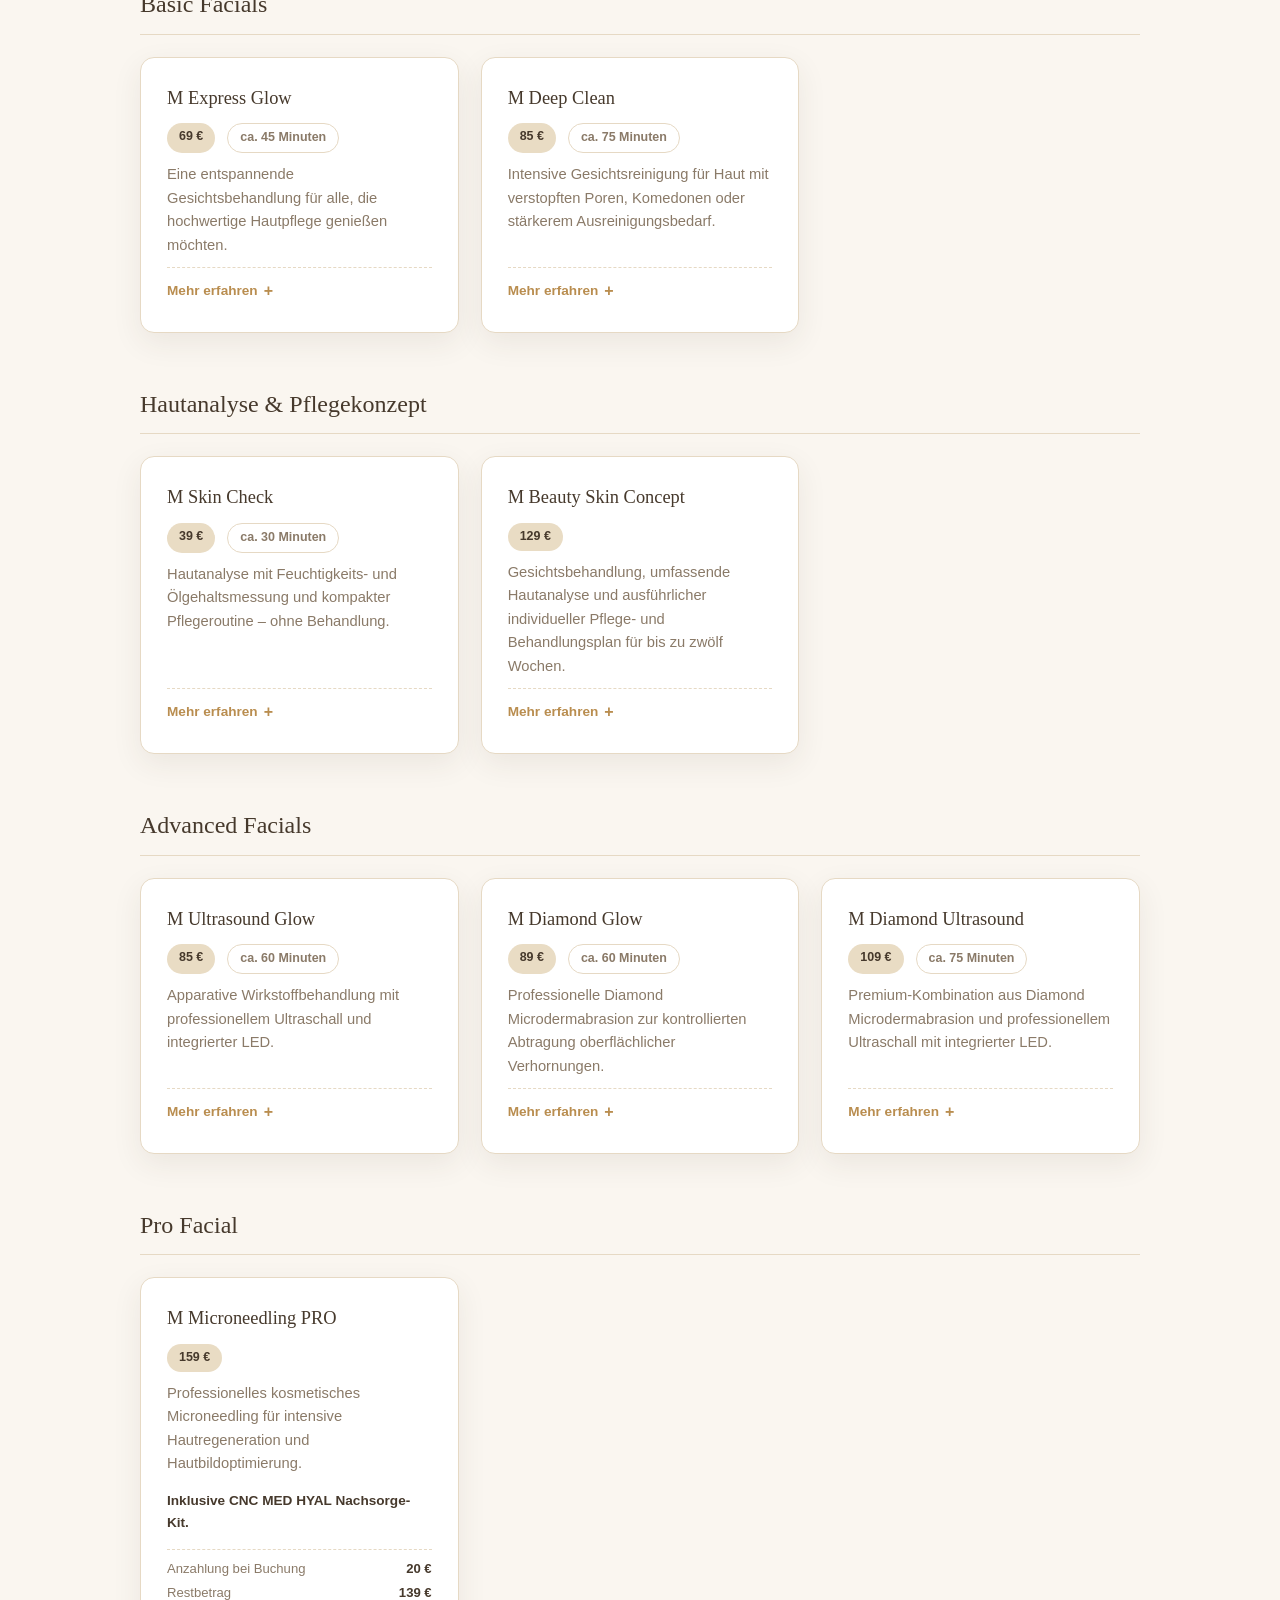
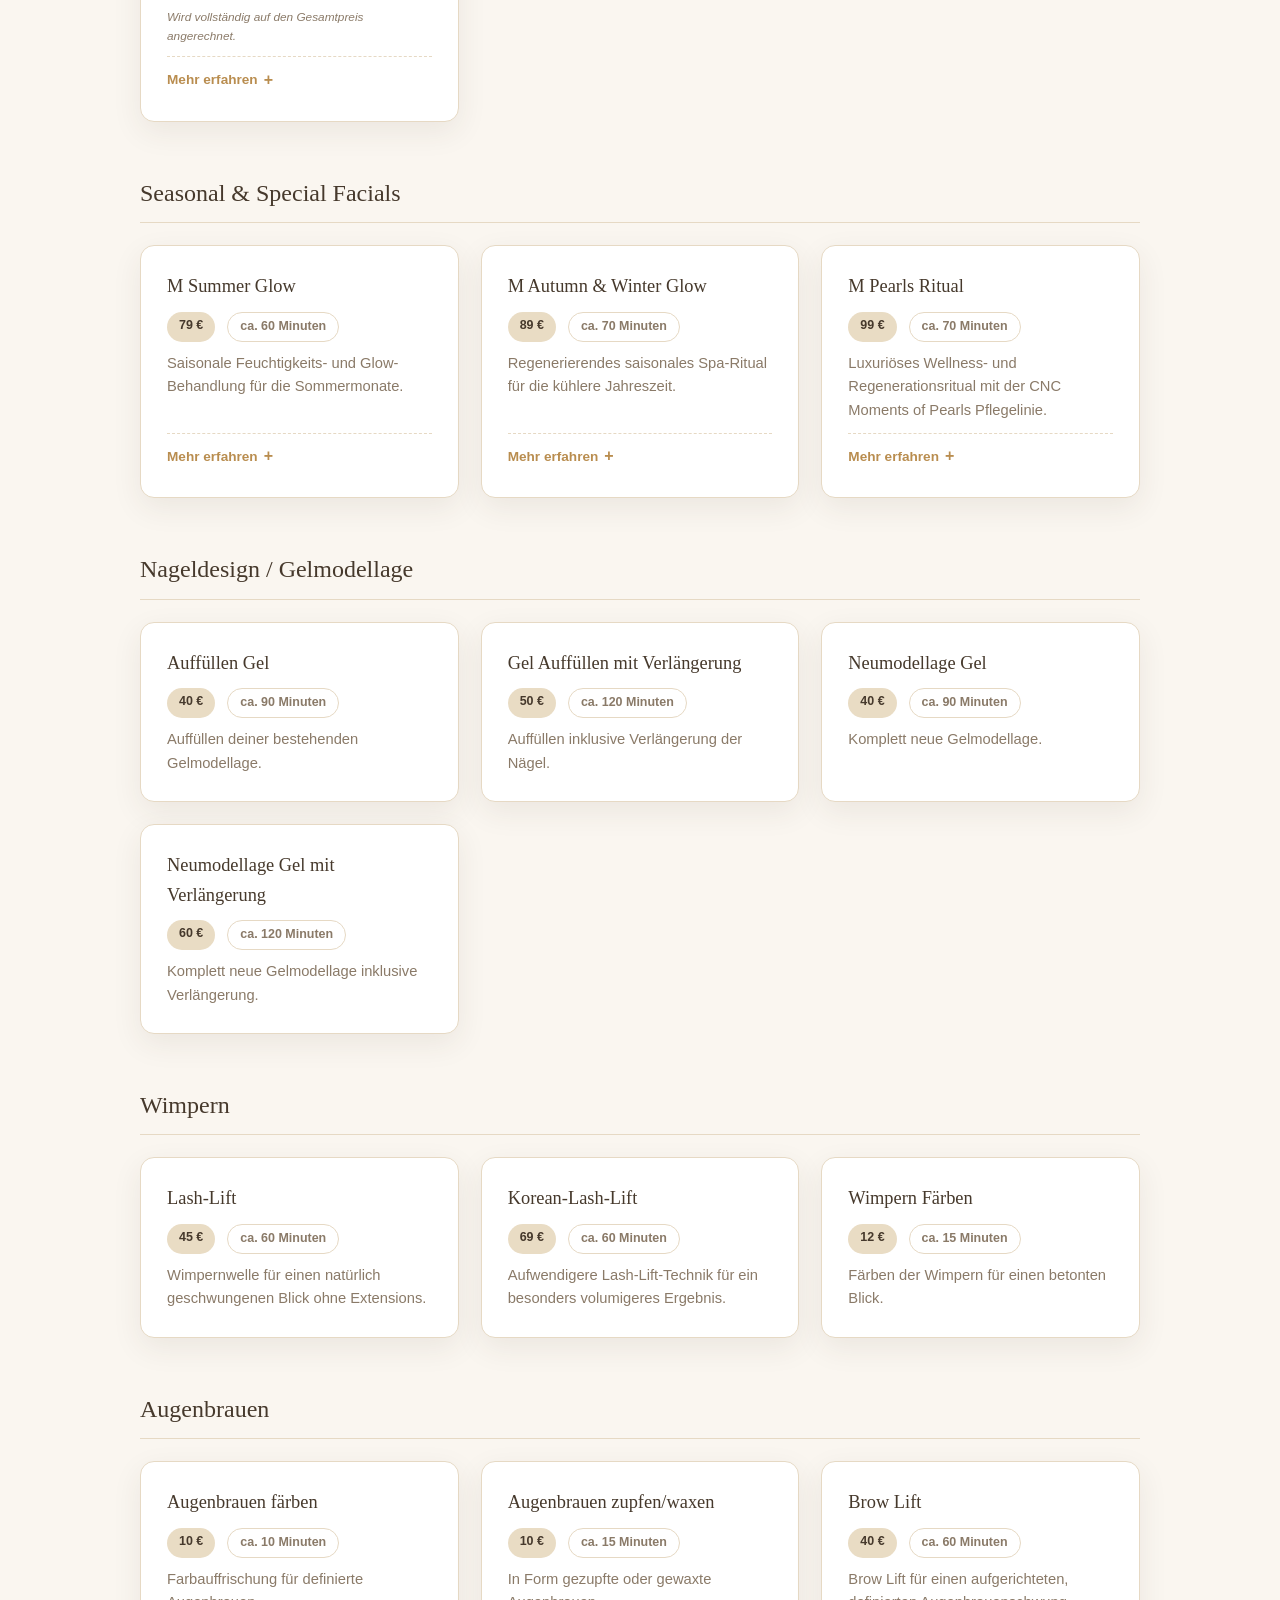
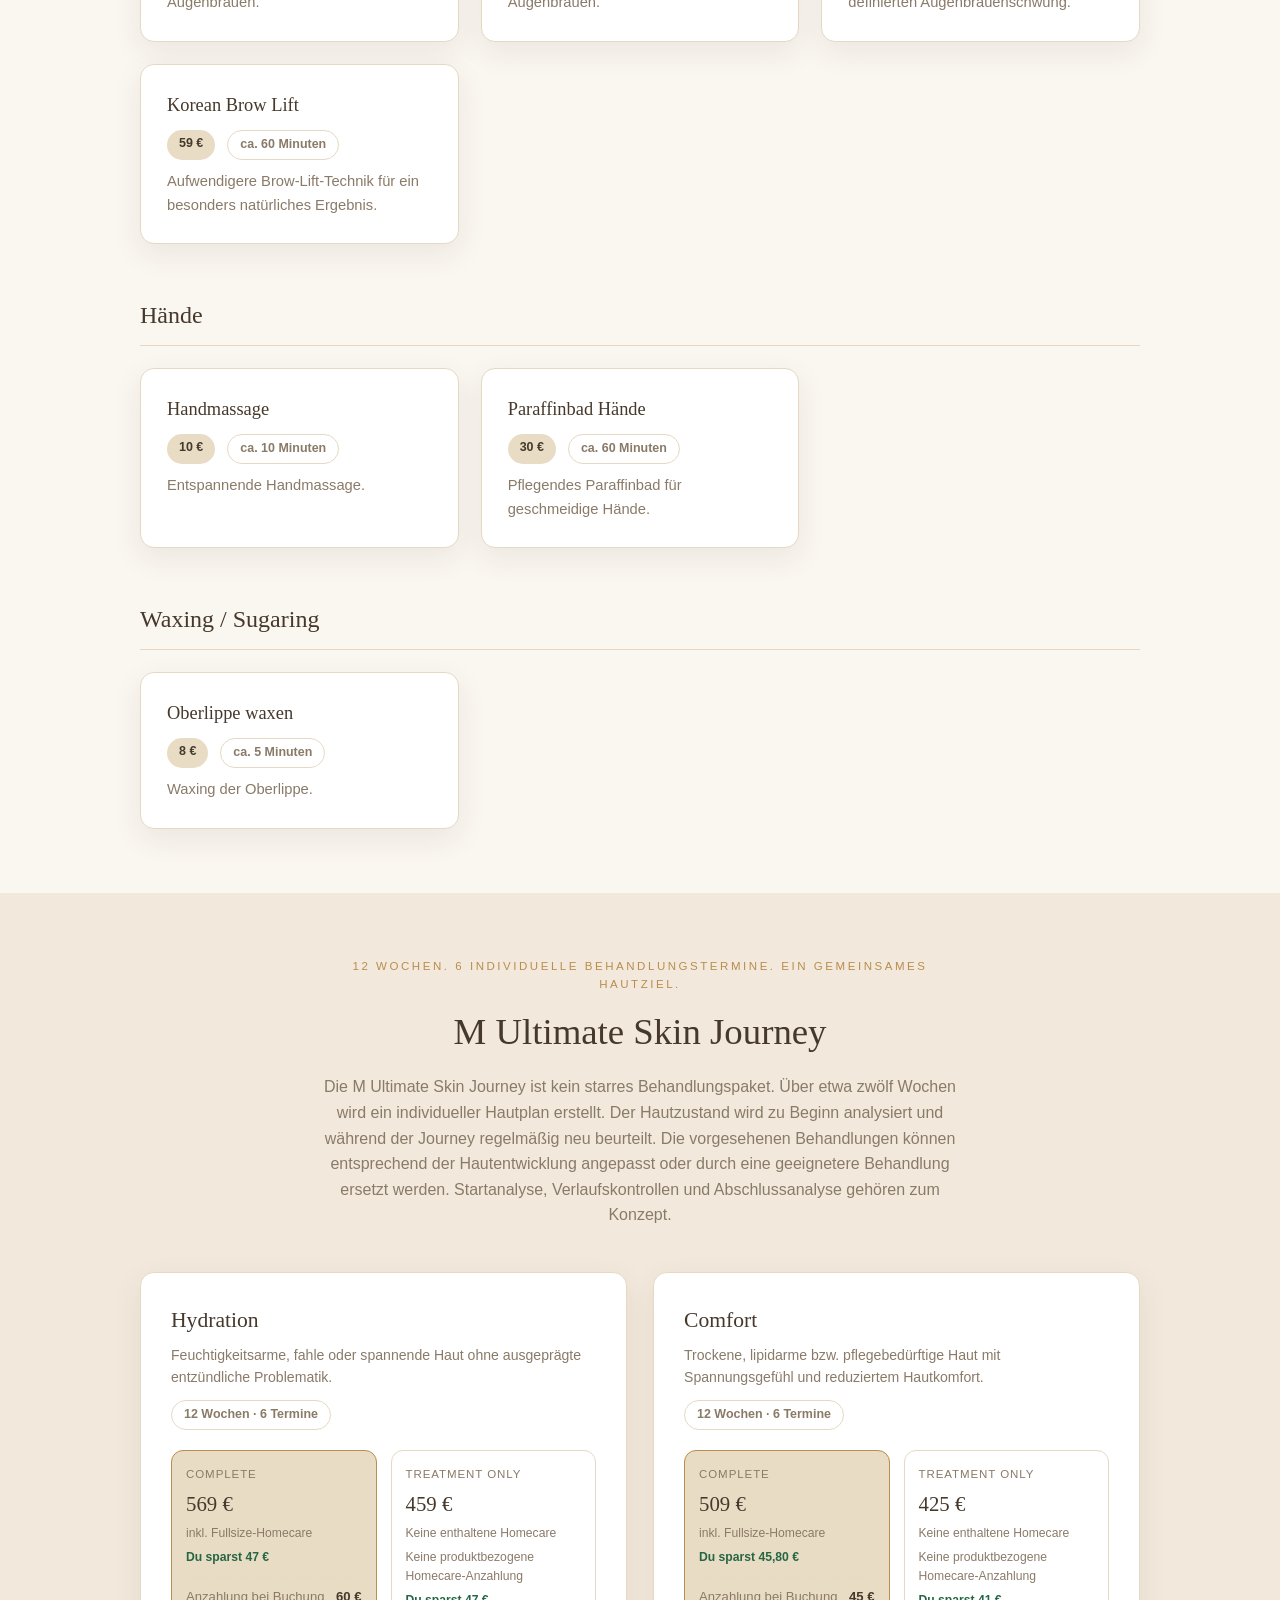
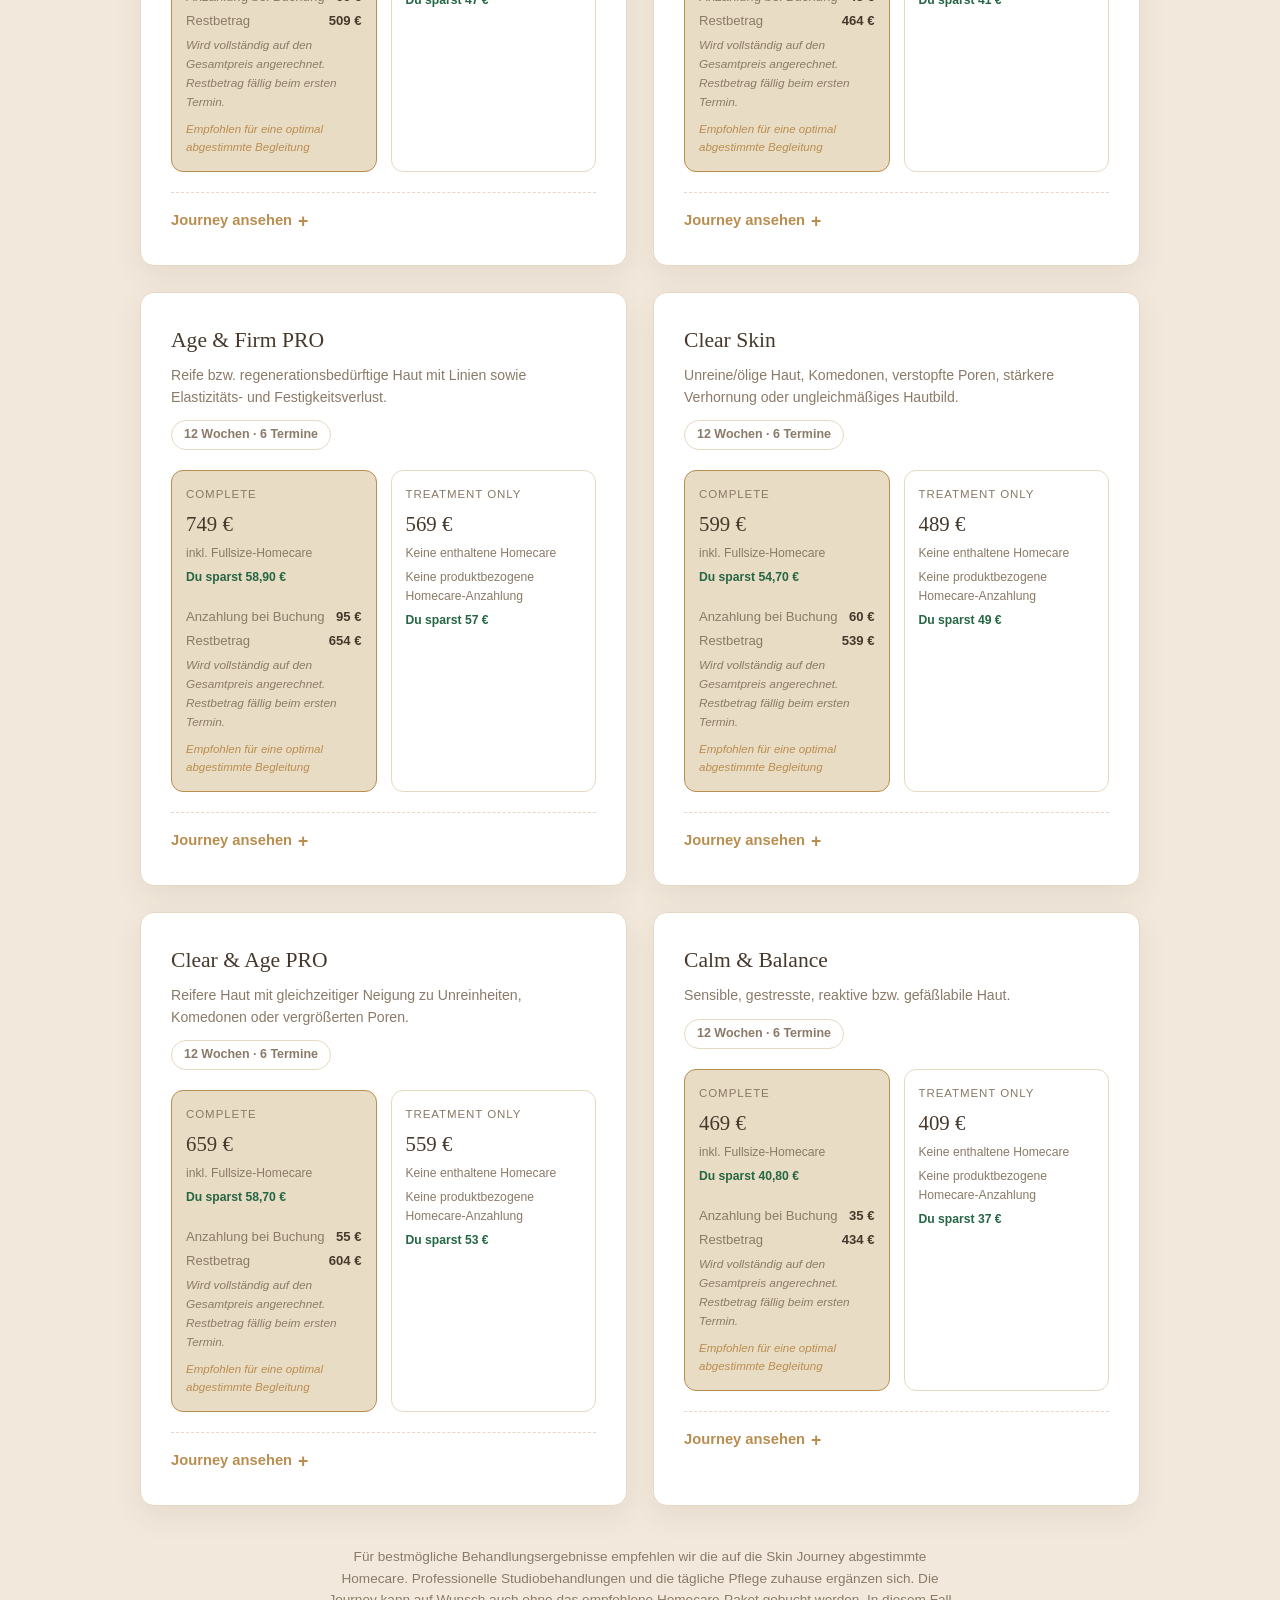
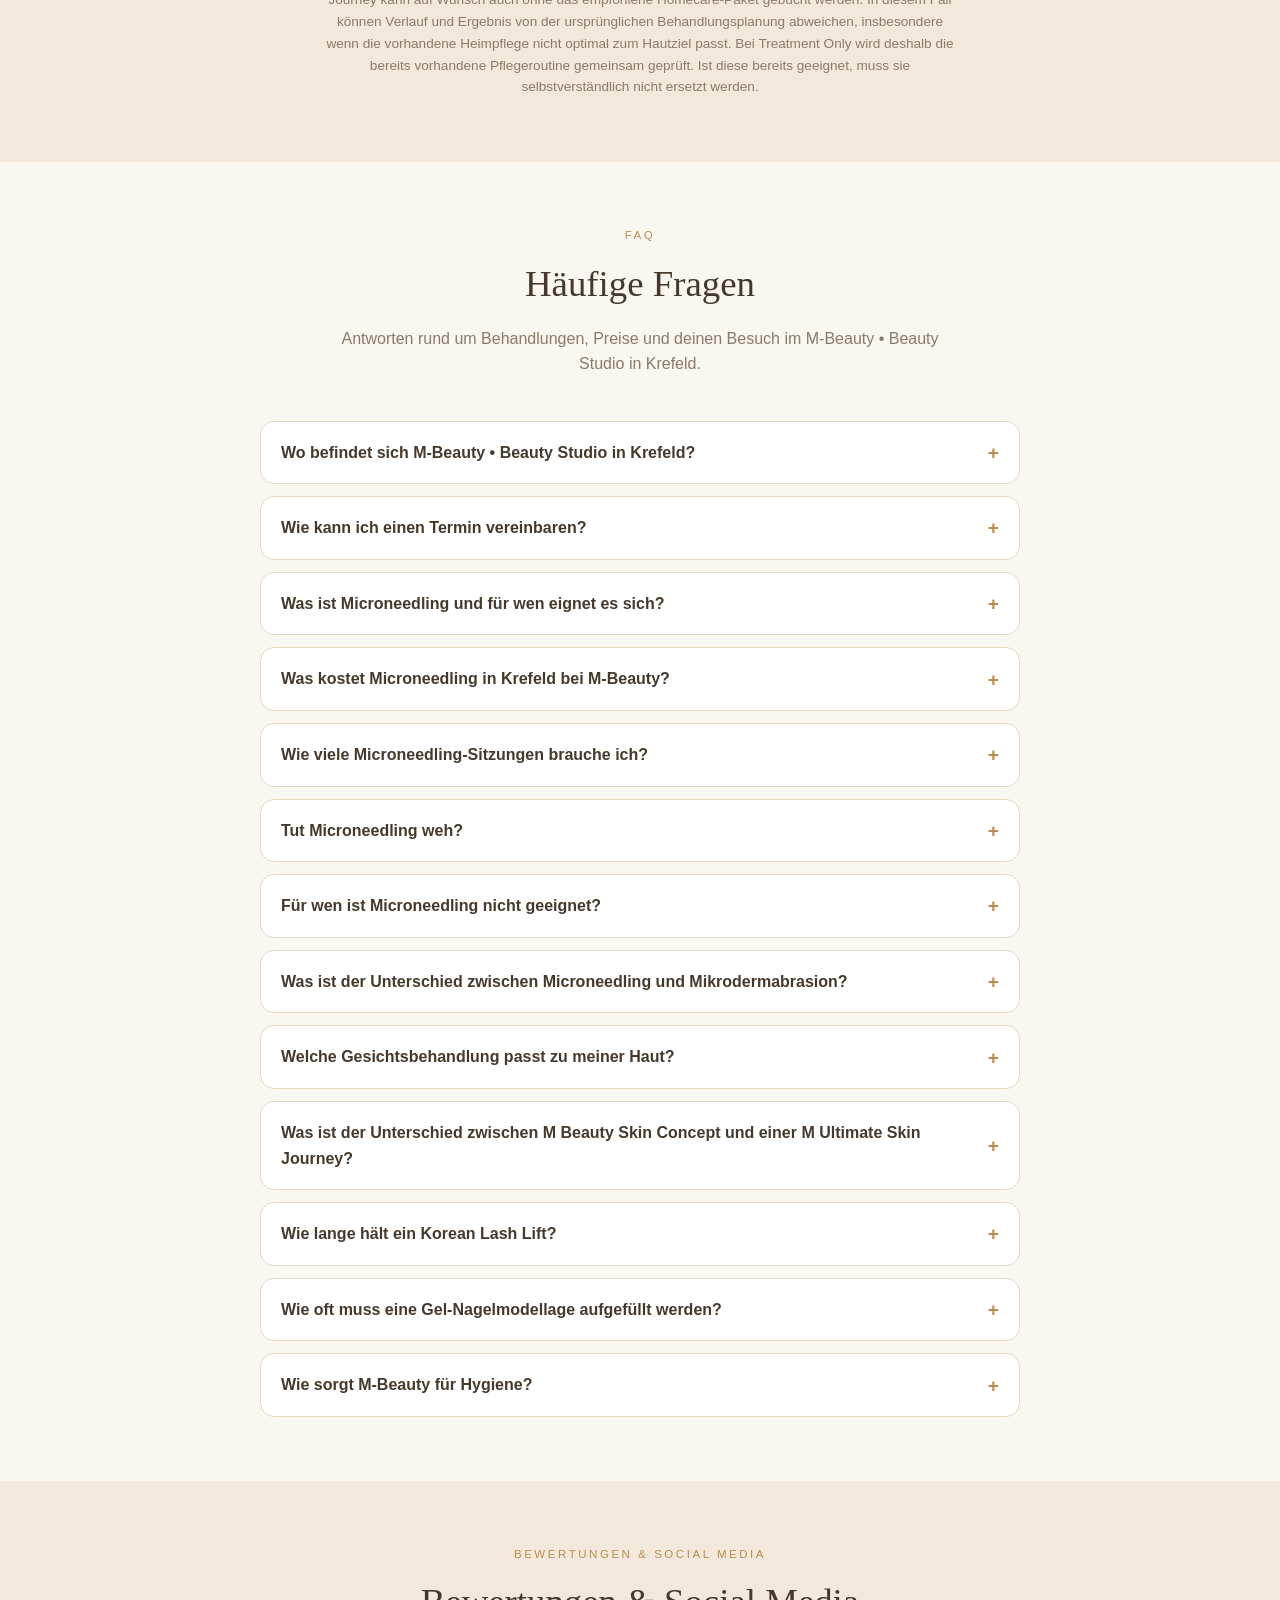
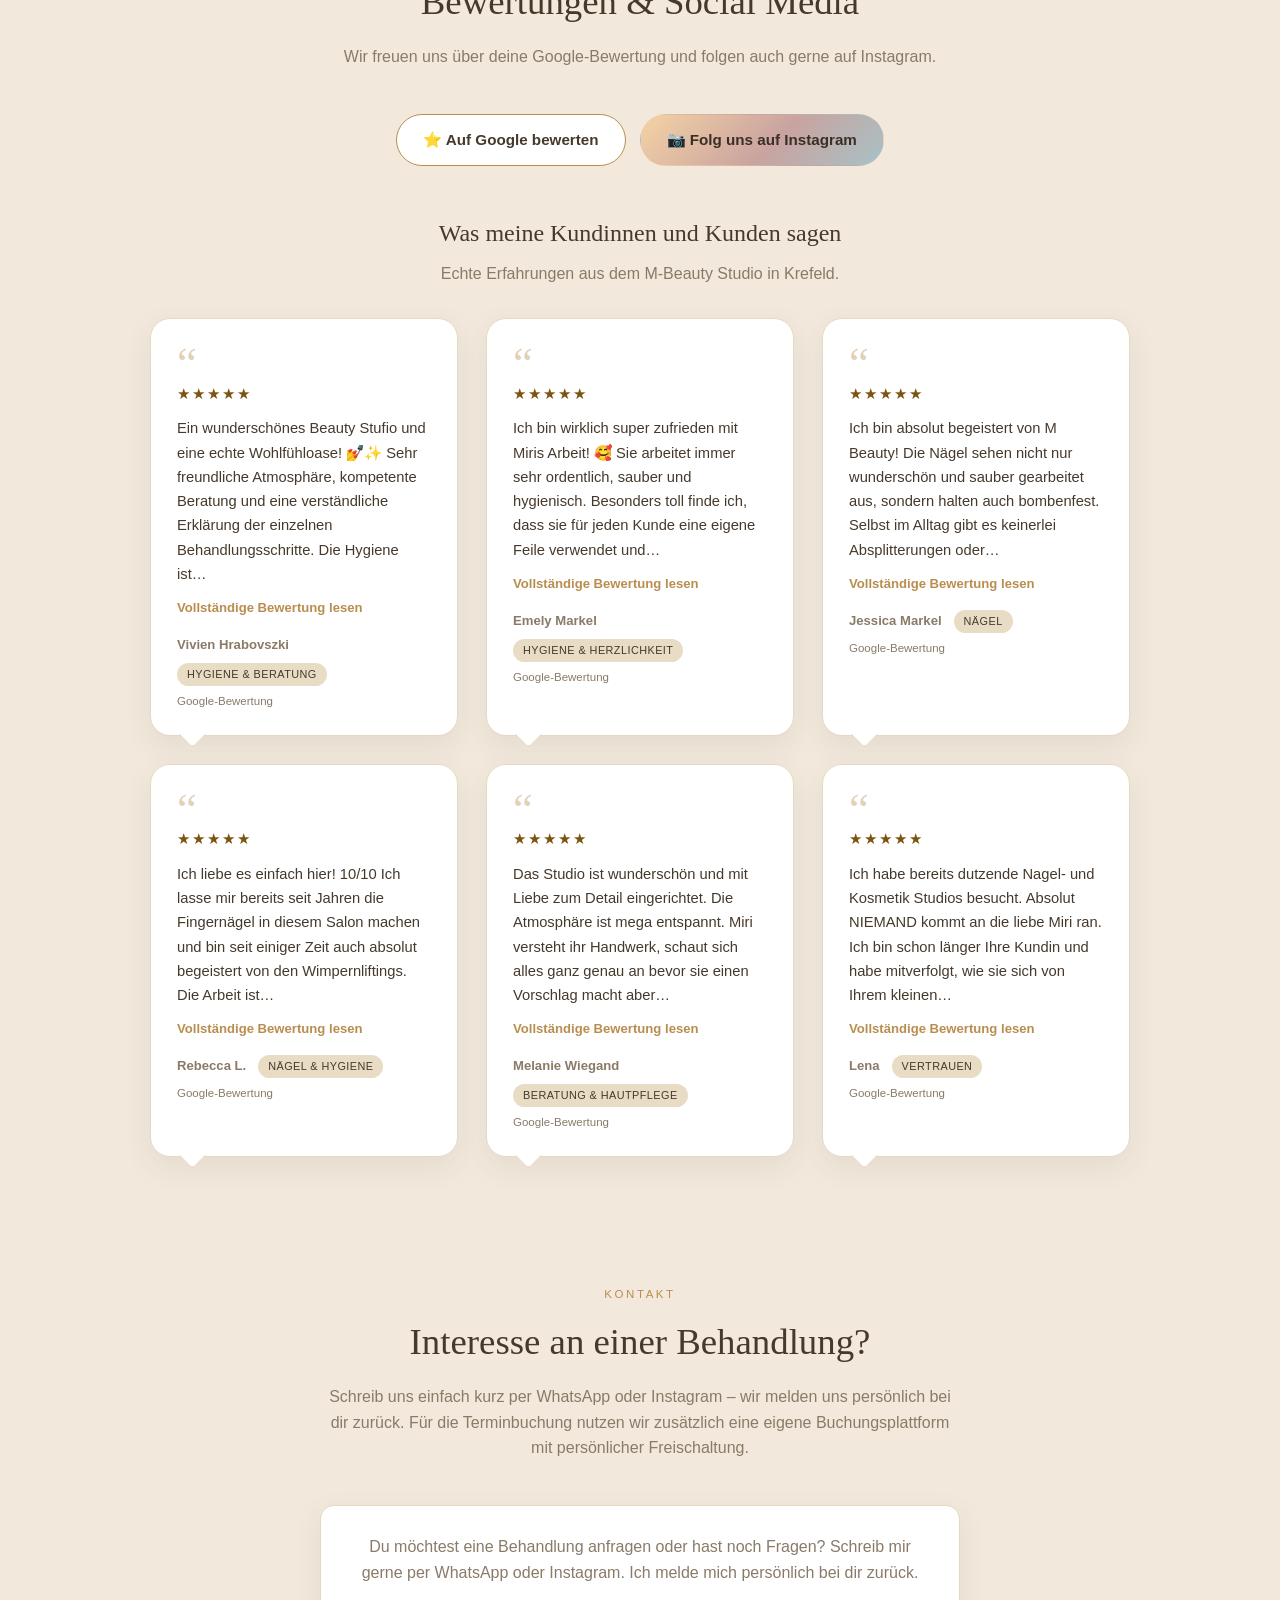
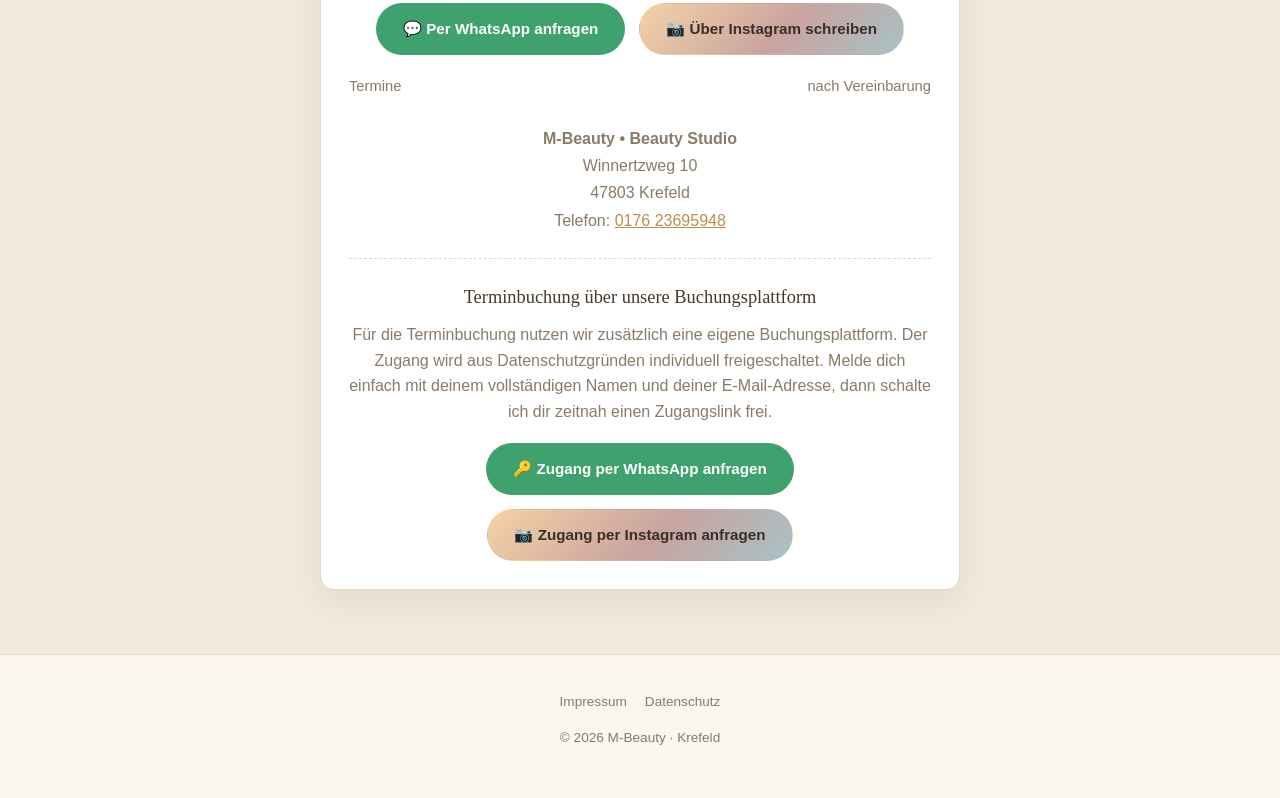
==== commit 9585a39e: "Instagram-URL und Handle aktualisieren Der bisherige Instagram-Account ist nicht mehr erreichbar. UR" ====
--- a/website/index.html
+++ b/website/index.html
@@ -42,7 +42,7 @@
           "@type": "City",
           "name": "Krefeld"
         },
-        "sameAs": ["https://www.instagram.com/m.beauty.beauty.studio.krefeld/"],
+        "sameAs": ["https://www.instagram.com/mbeauty.krefeld/"],
         "hasOfferCatalog": {
           "@type": "OfferCatalog",
           "name": "Behandlungen",
--- a/website/css/style.css
+++ b/website/css/style.css
@@ -1441,13 +1441,29 @@
 .testimonial-details summary {
   cursor: pointer;
   list-style: none;
+}
+
+.testimonial-details summary::-webkit-details-marker {
+  display: none;
+}
+
+.testimonial-preview {
+  display: block;
+  color: var(--color-text);
+  font-size: 0.92rem;
+  line-height: 1.65;
+  margin: 0 0 8px;
+}
+
+.testimonial-details[open] .testimonial-preview {
+  display: none;
+}
+
+.testimonial-read-more {
+  display: inline-block;
   color: var(--color-accent);
   font-weight: 600;
   font-size: 0.82rem;
-}
-
-.testimonial-details summary::-webkit-details-marker {
-  display: none;
 }
 
 .testimonial-details .testimonial-text-full {
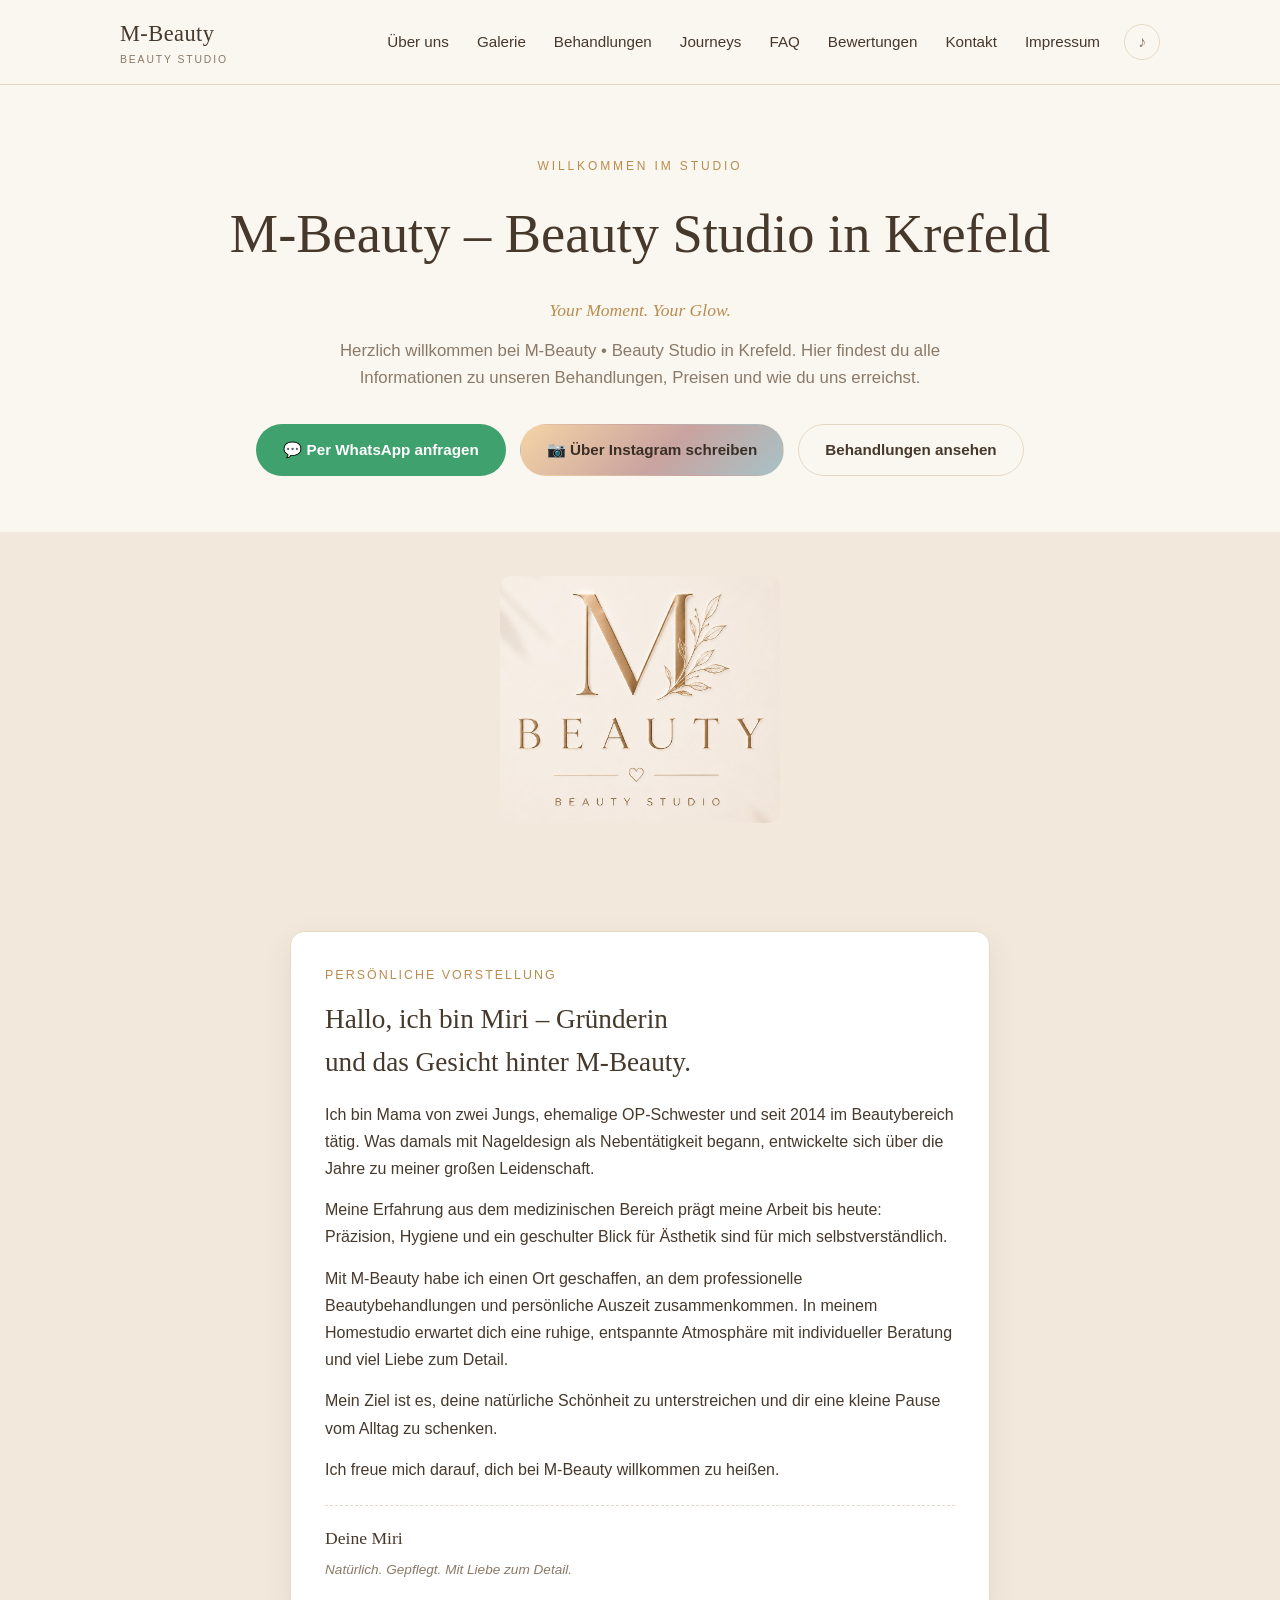
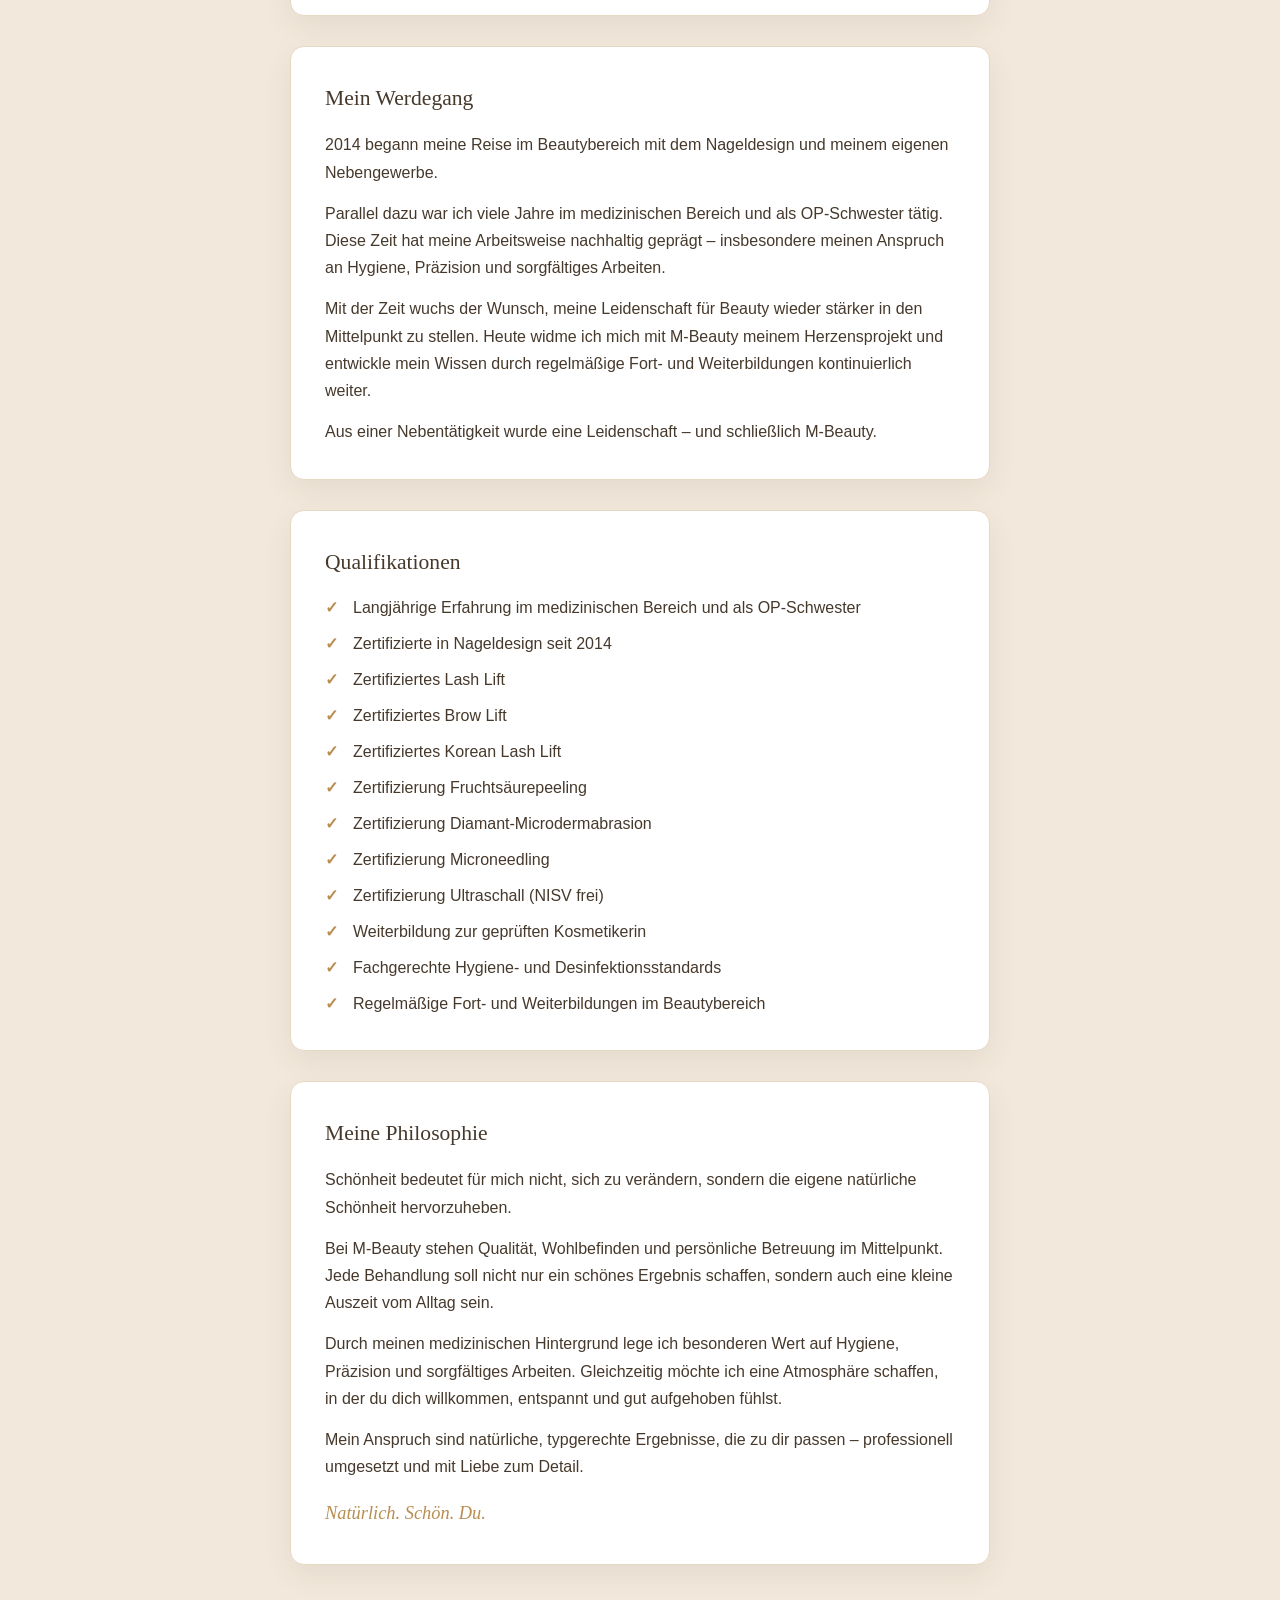
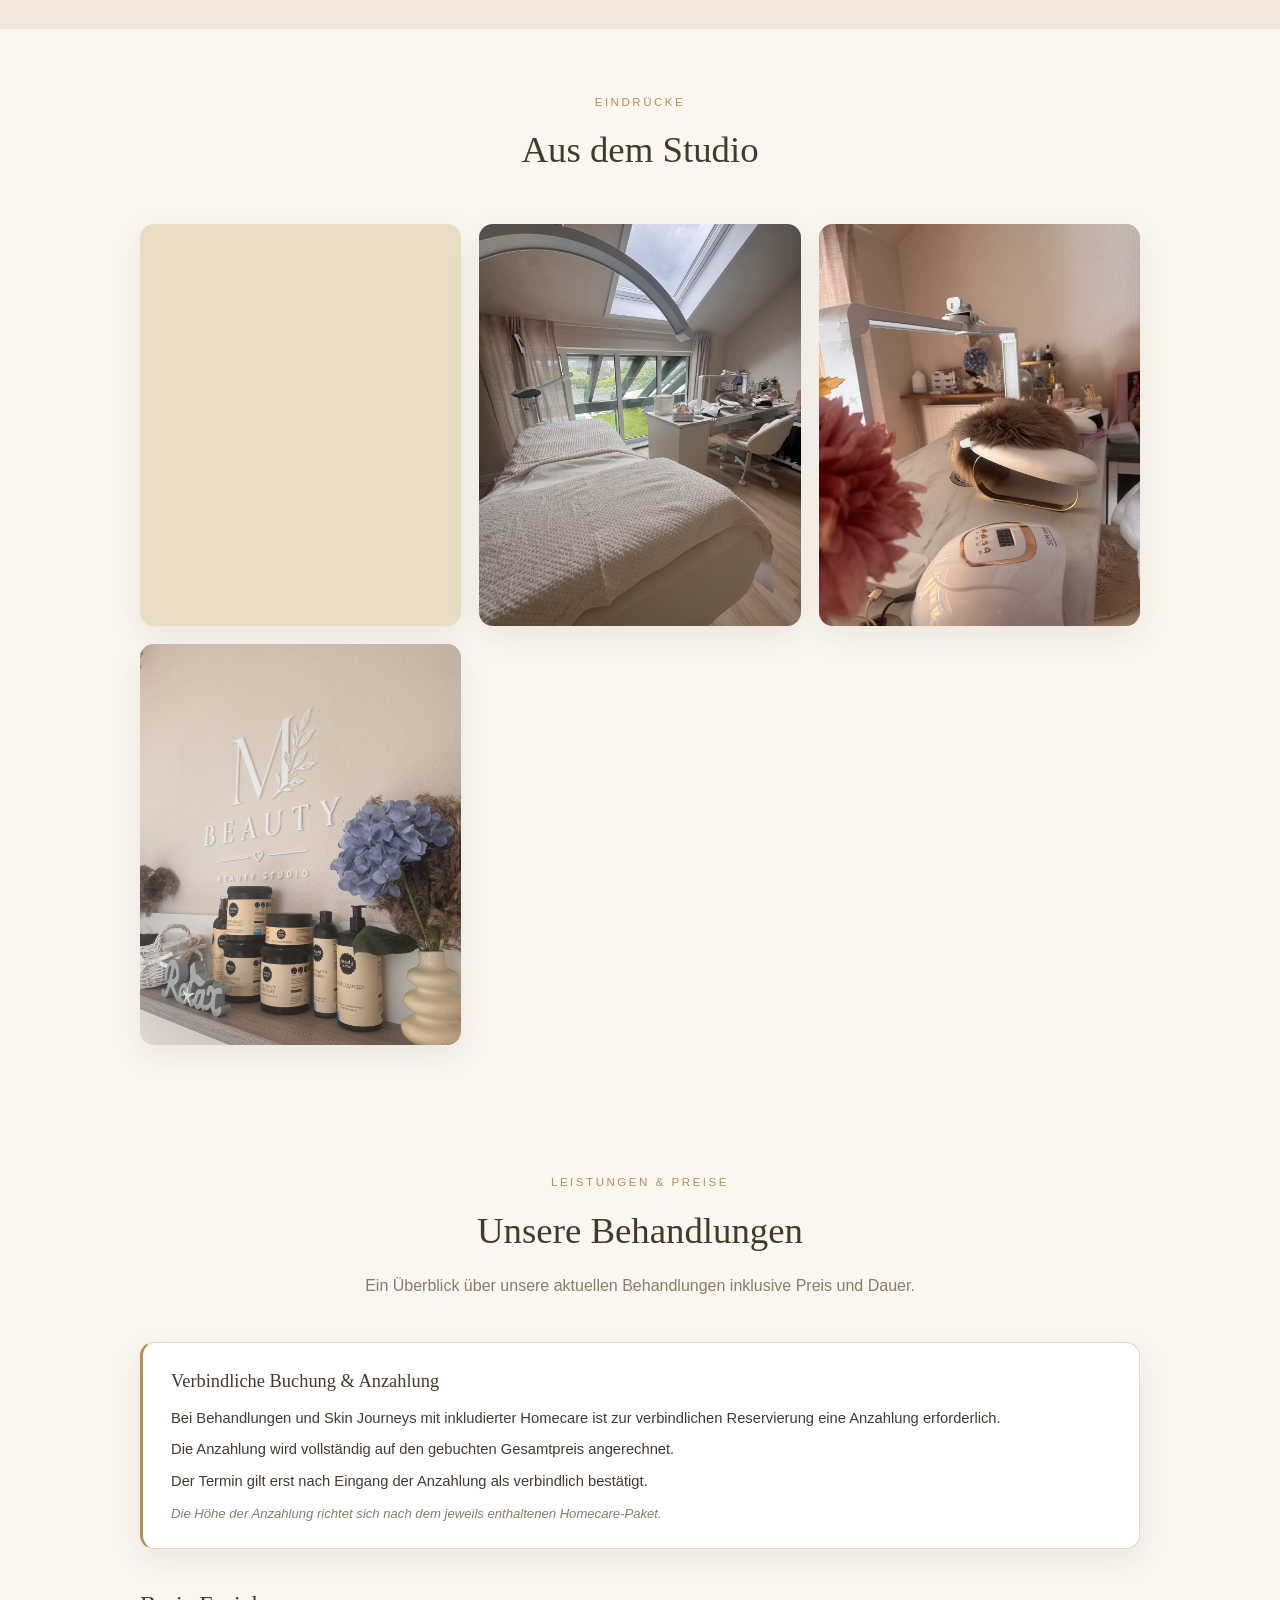
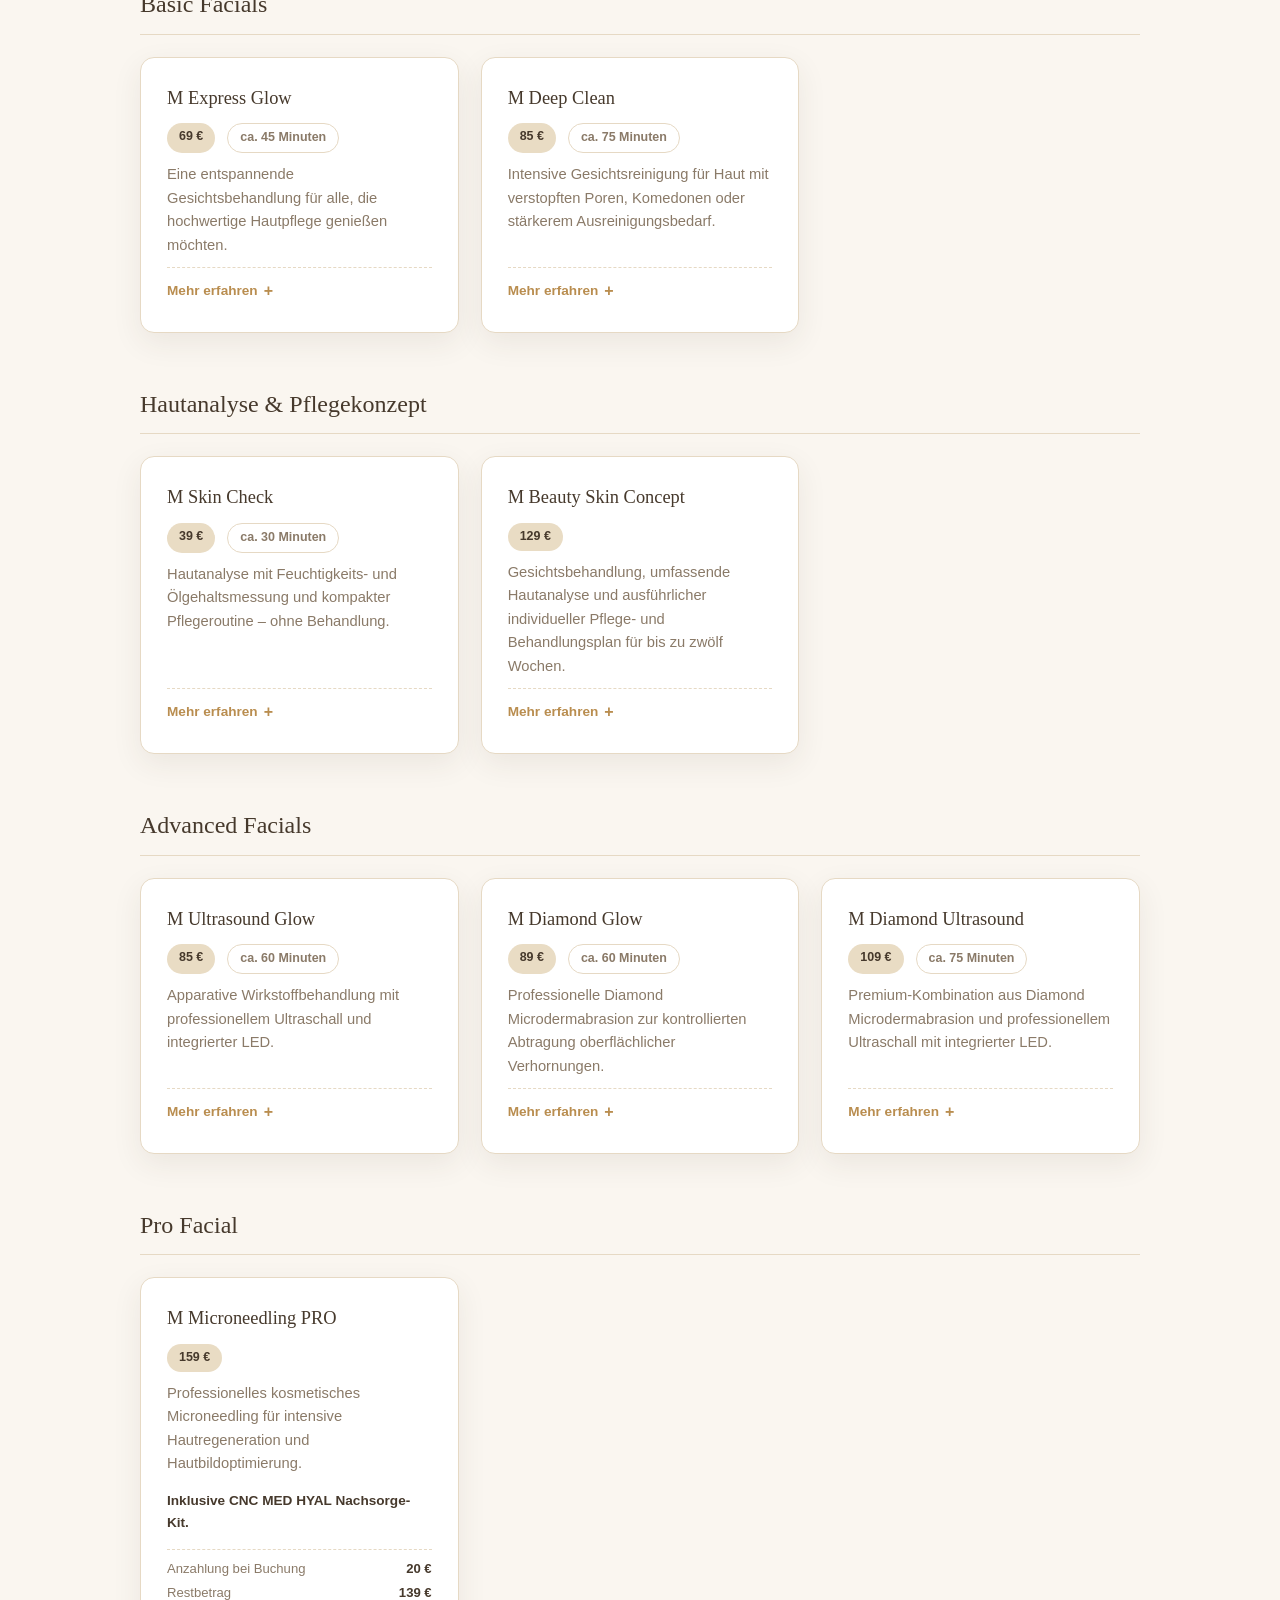
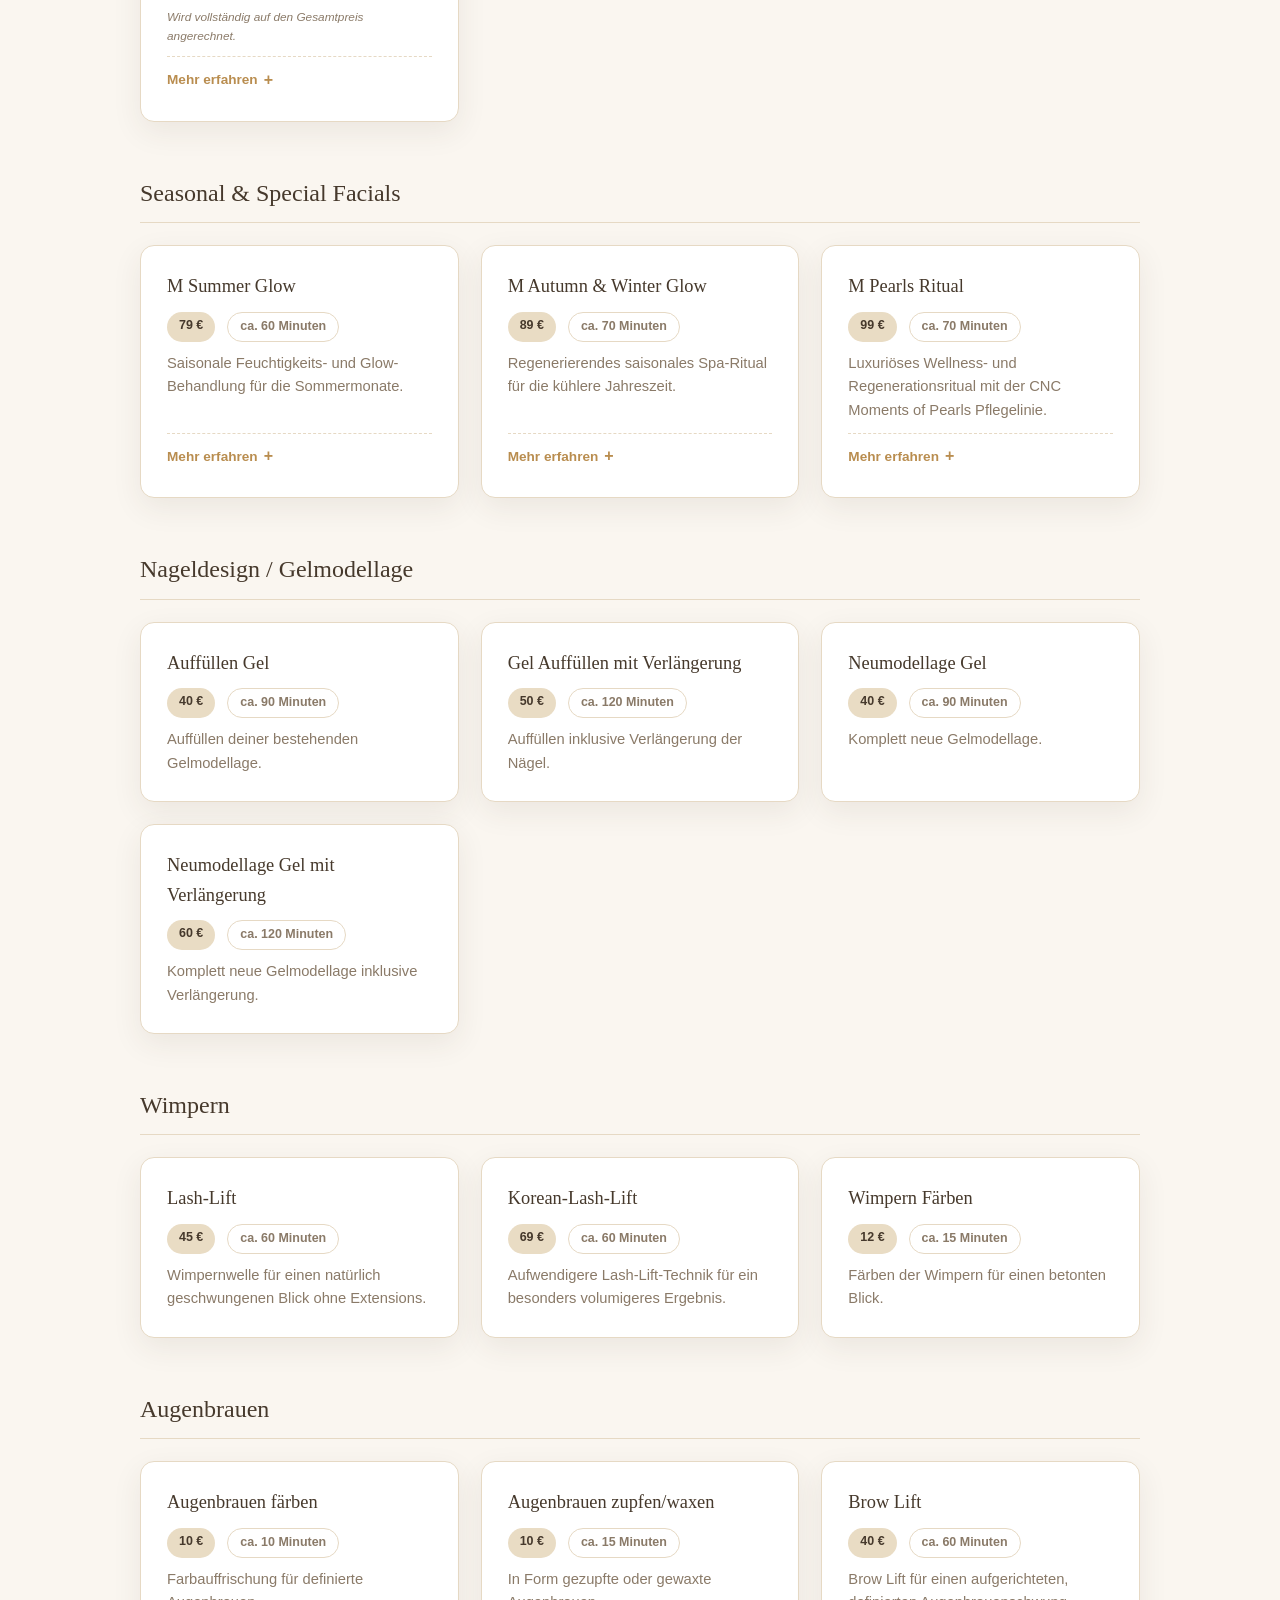
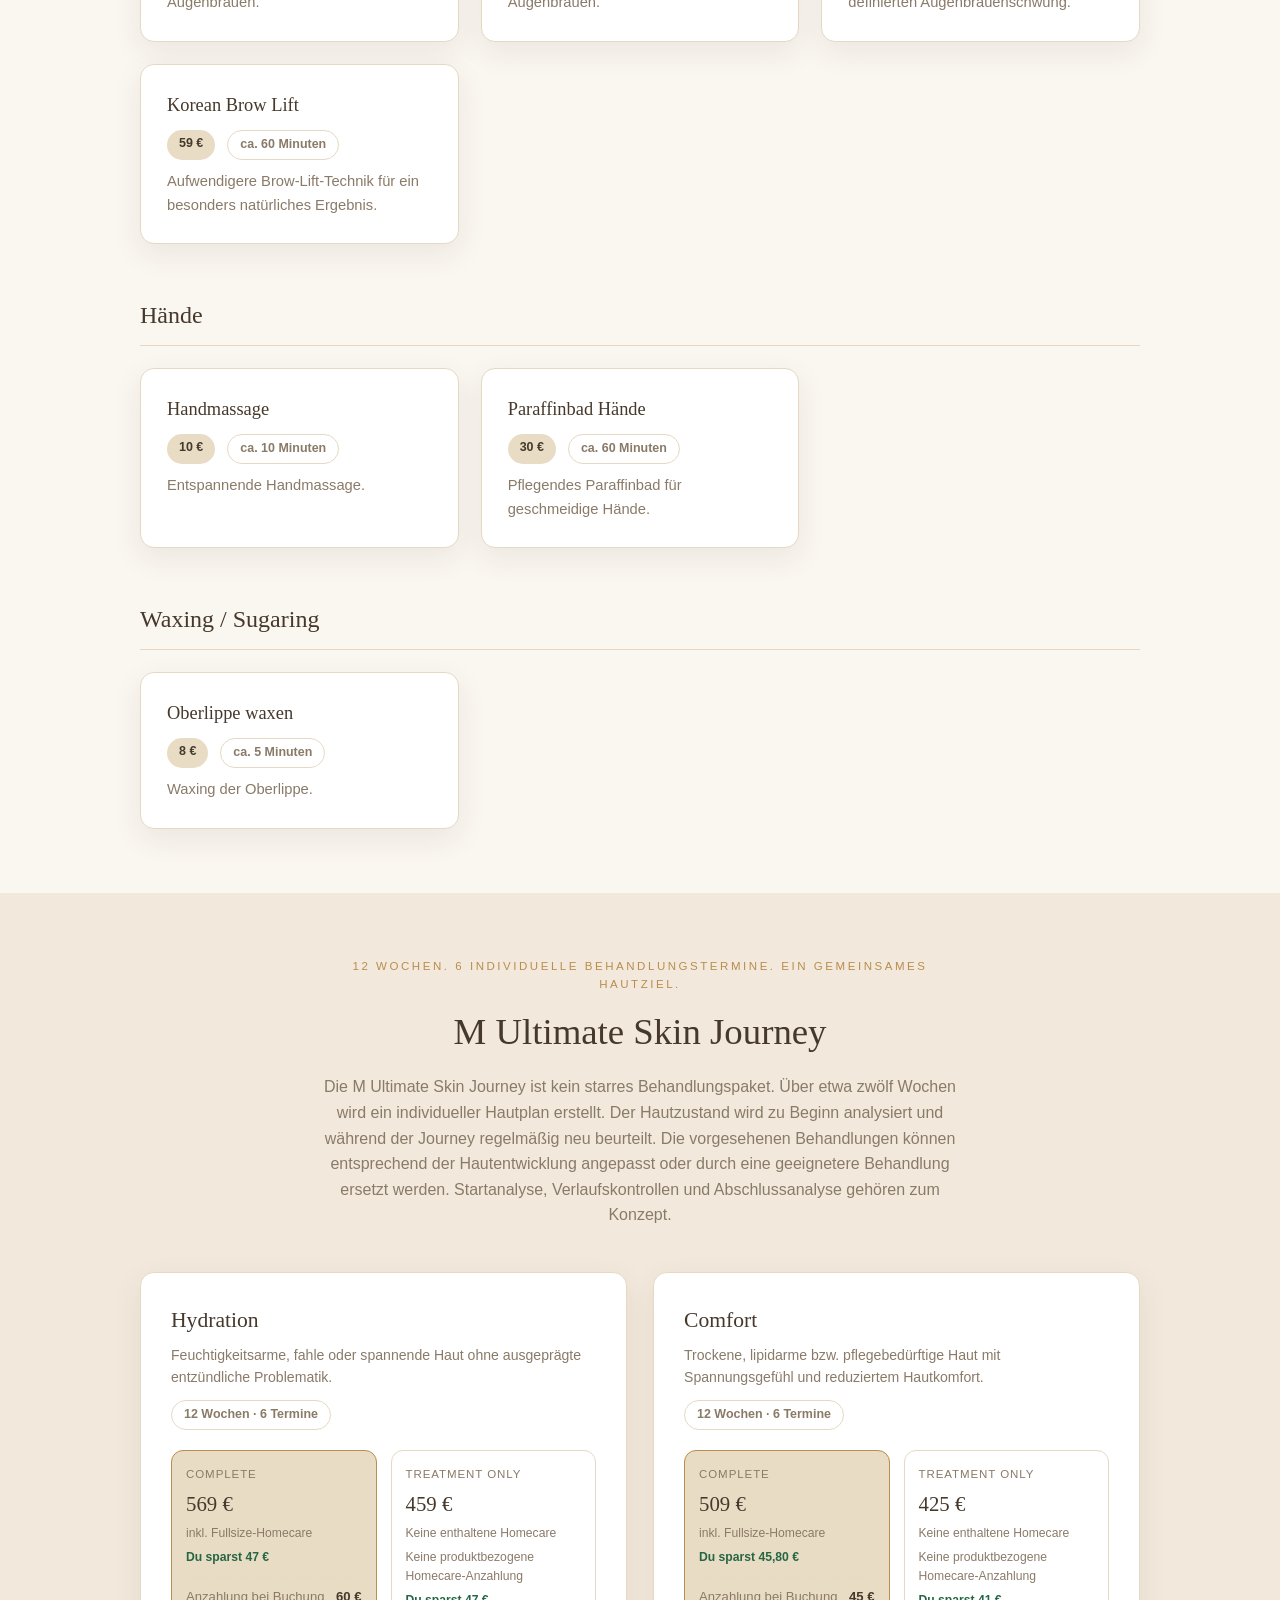
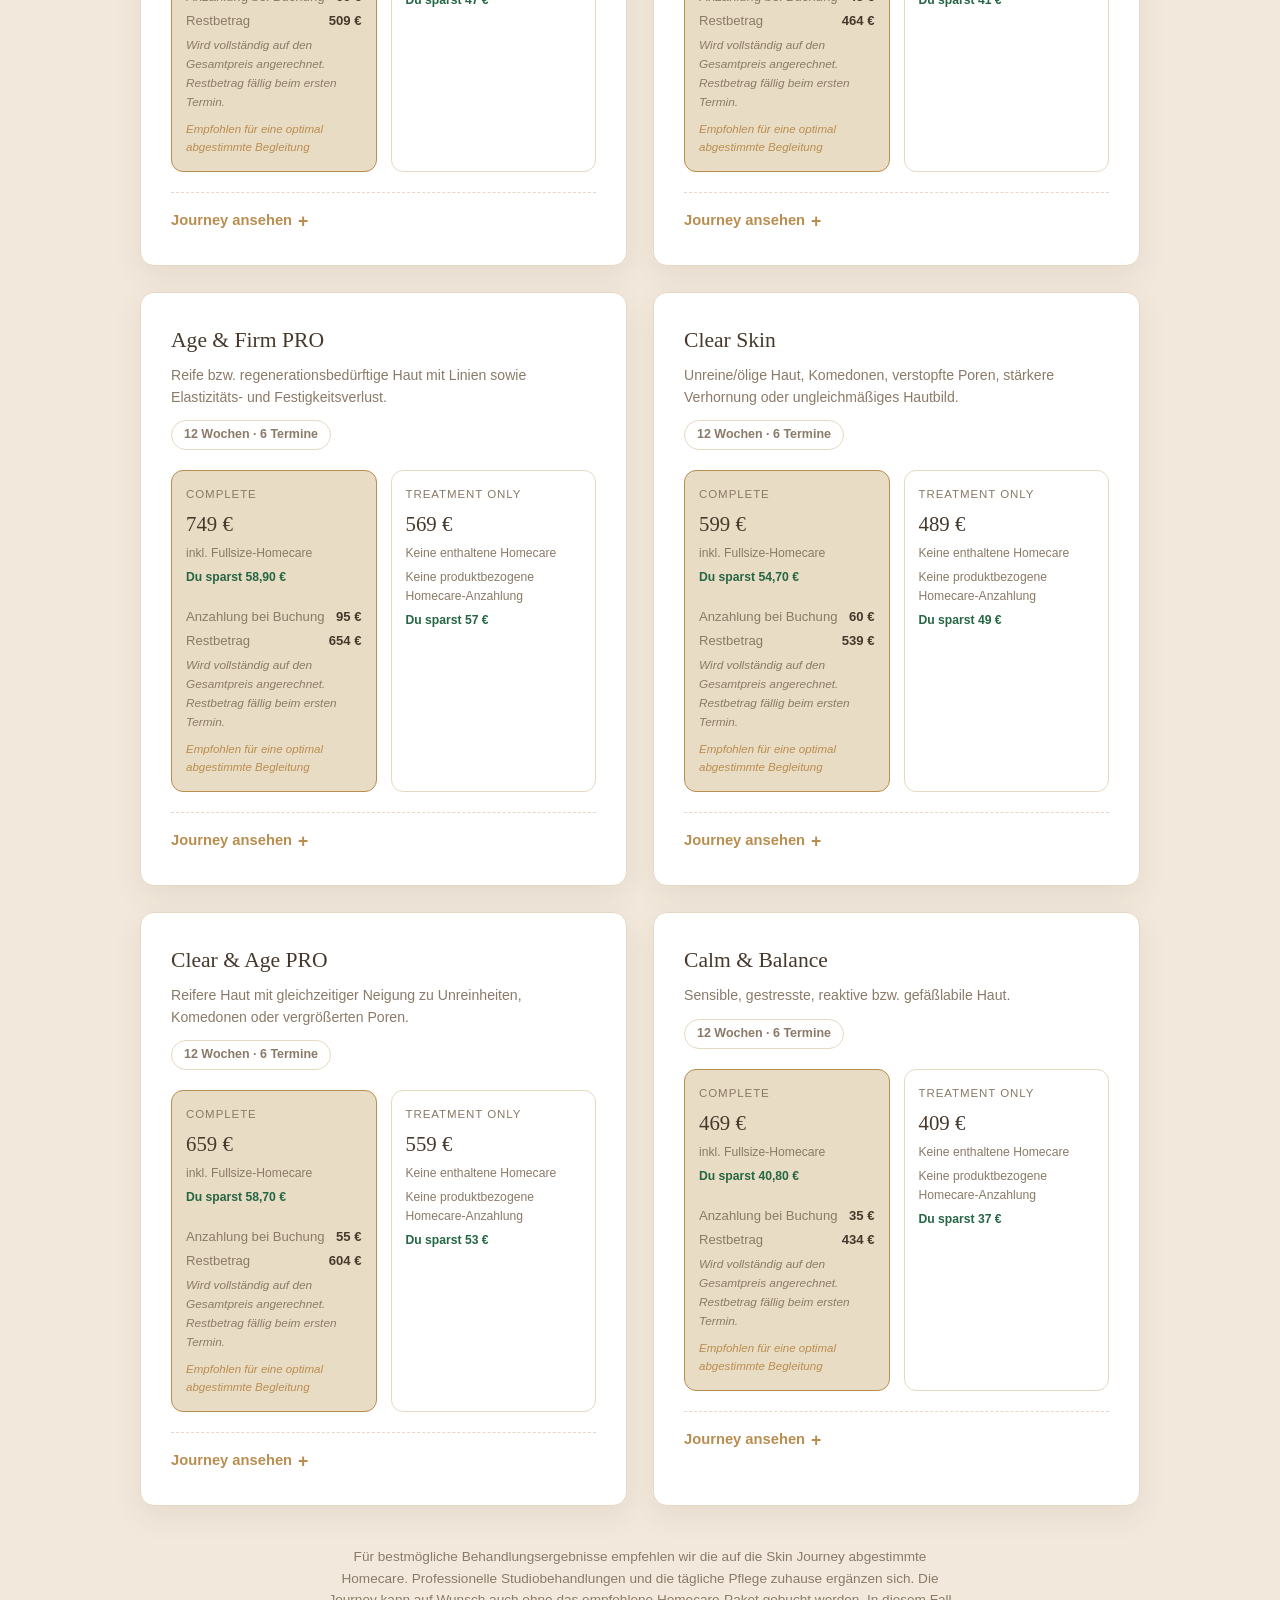
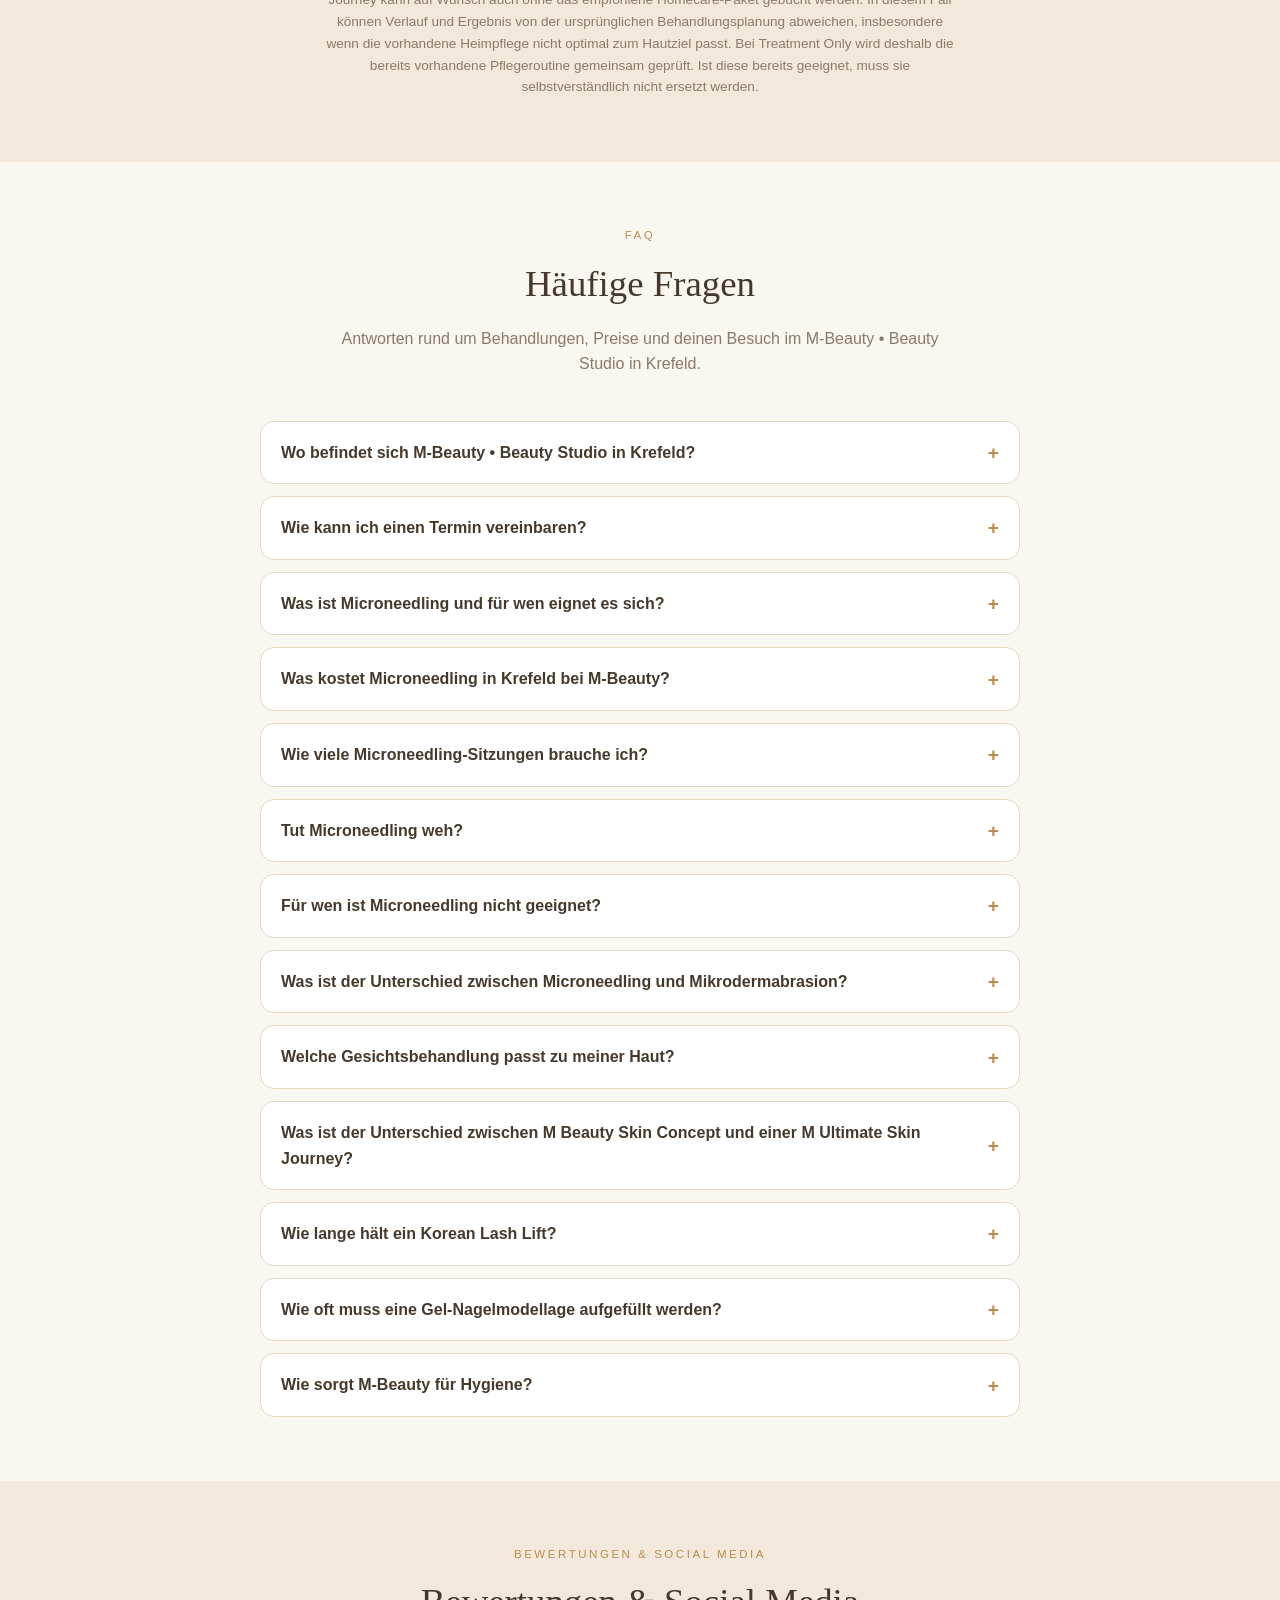
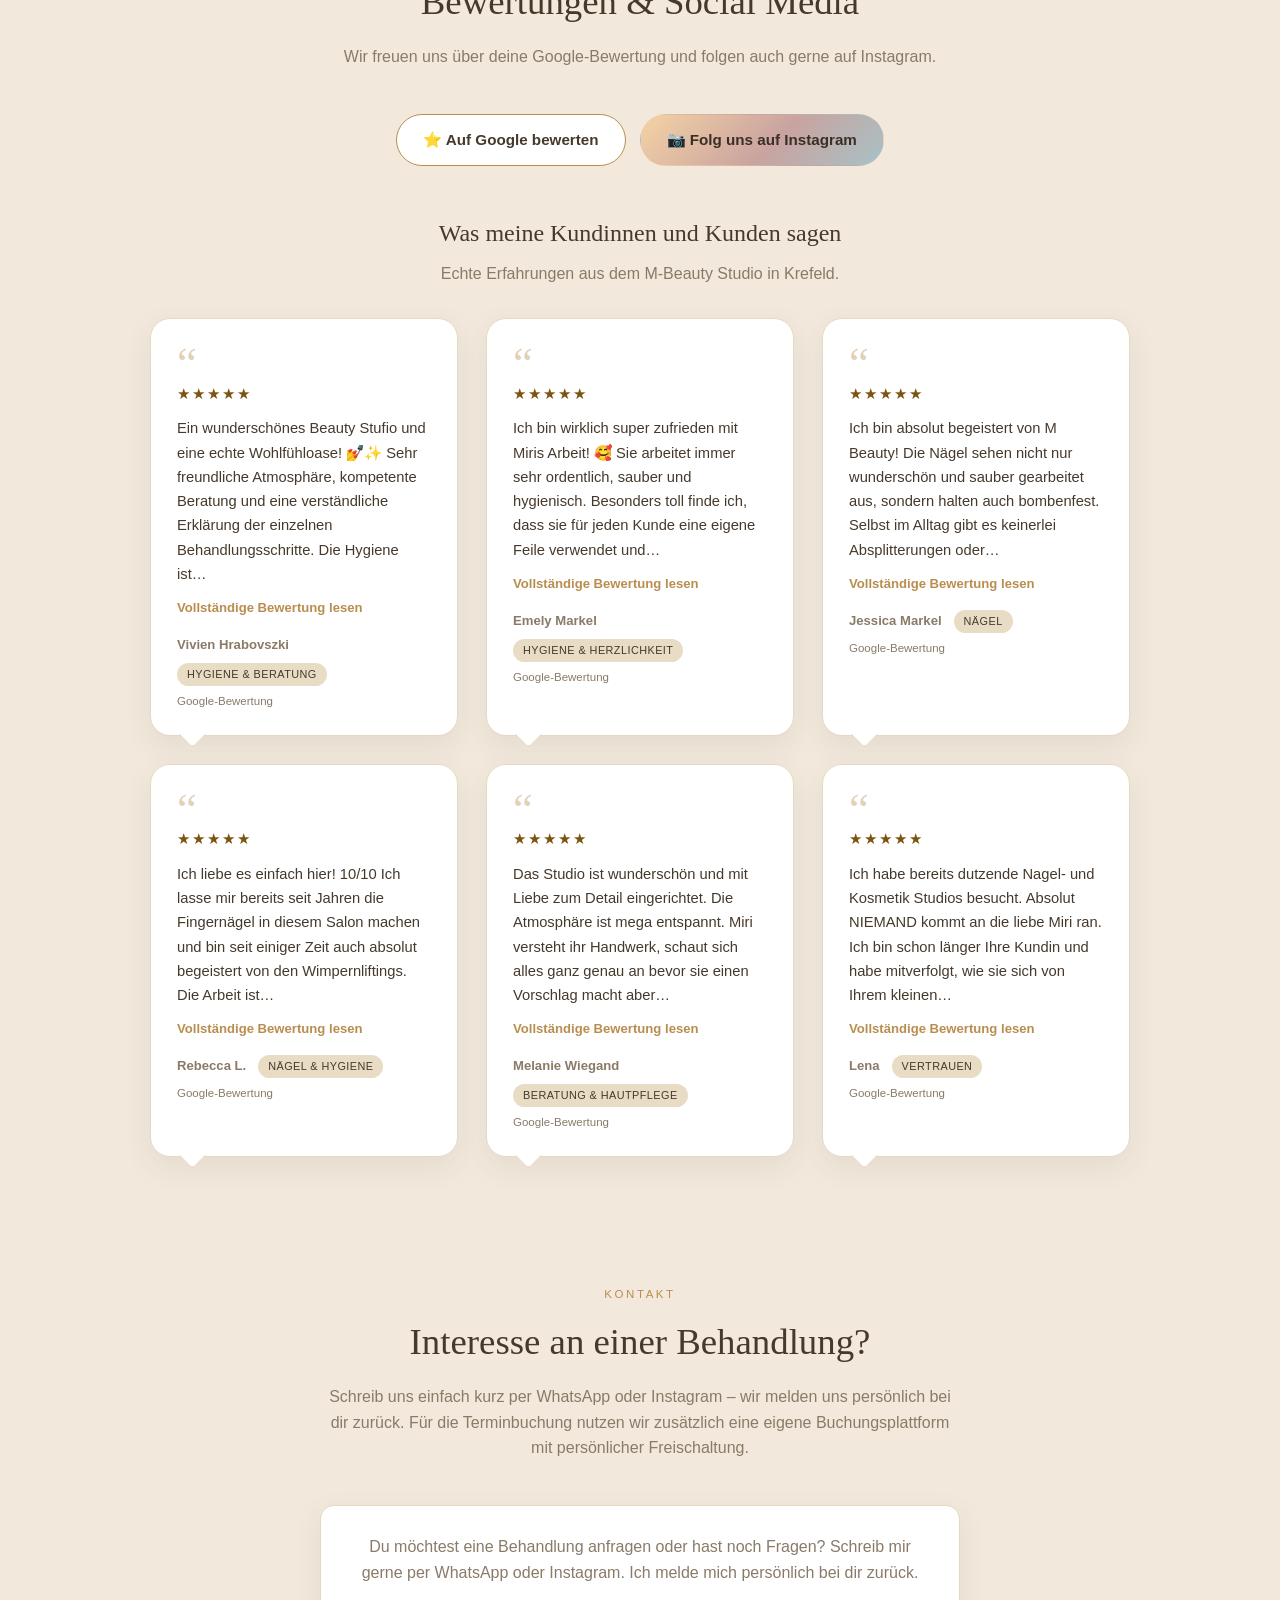
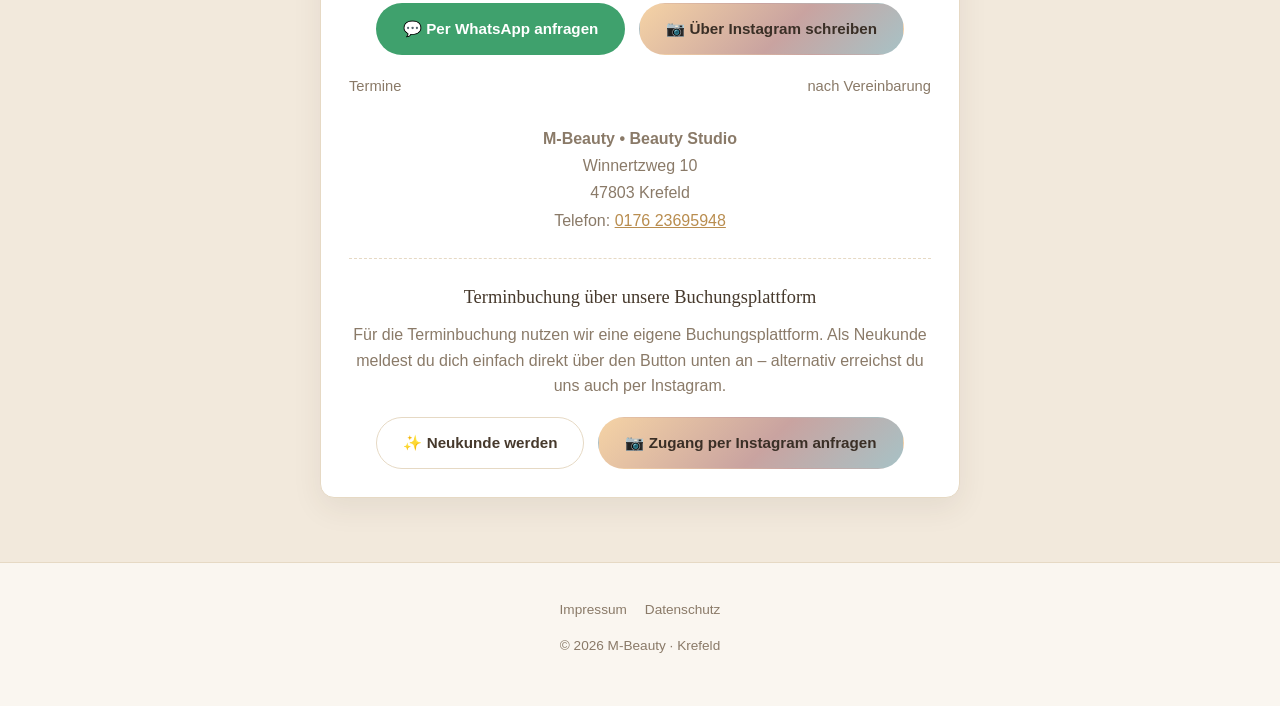
==== commit 9b7fe330: "Neukunden-Zugang: direkten Link statt WhatsApp-Anfrage Neue Kunden melden sich jetzt direkt über htt" ====
--- a/website/index.html
+++ b/website/index.html
@@ -743,11 +743,13 @@
                 <p data-booking-access-intro></p>
                 <div class="hero-actions">
                   <a
-                    class="btn btn-whatsapp"
-                    data-booking-access-whatsapp-link
+                    class="btn btn-outline"
+                    data-booking-access-neukunde-link
                     href="#"
+                    target="_blank"
+                    rel="noopener"
                     hidden
-                    >🔑 Zugang per WhatsApp anfragen</a
+                    >✨ Neukunde werden</a
                   >
                   <a
                     class="btn btn-instagram"
